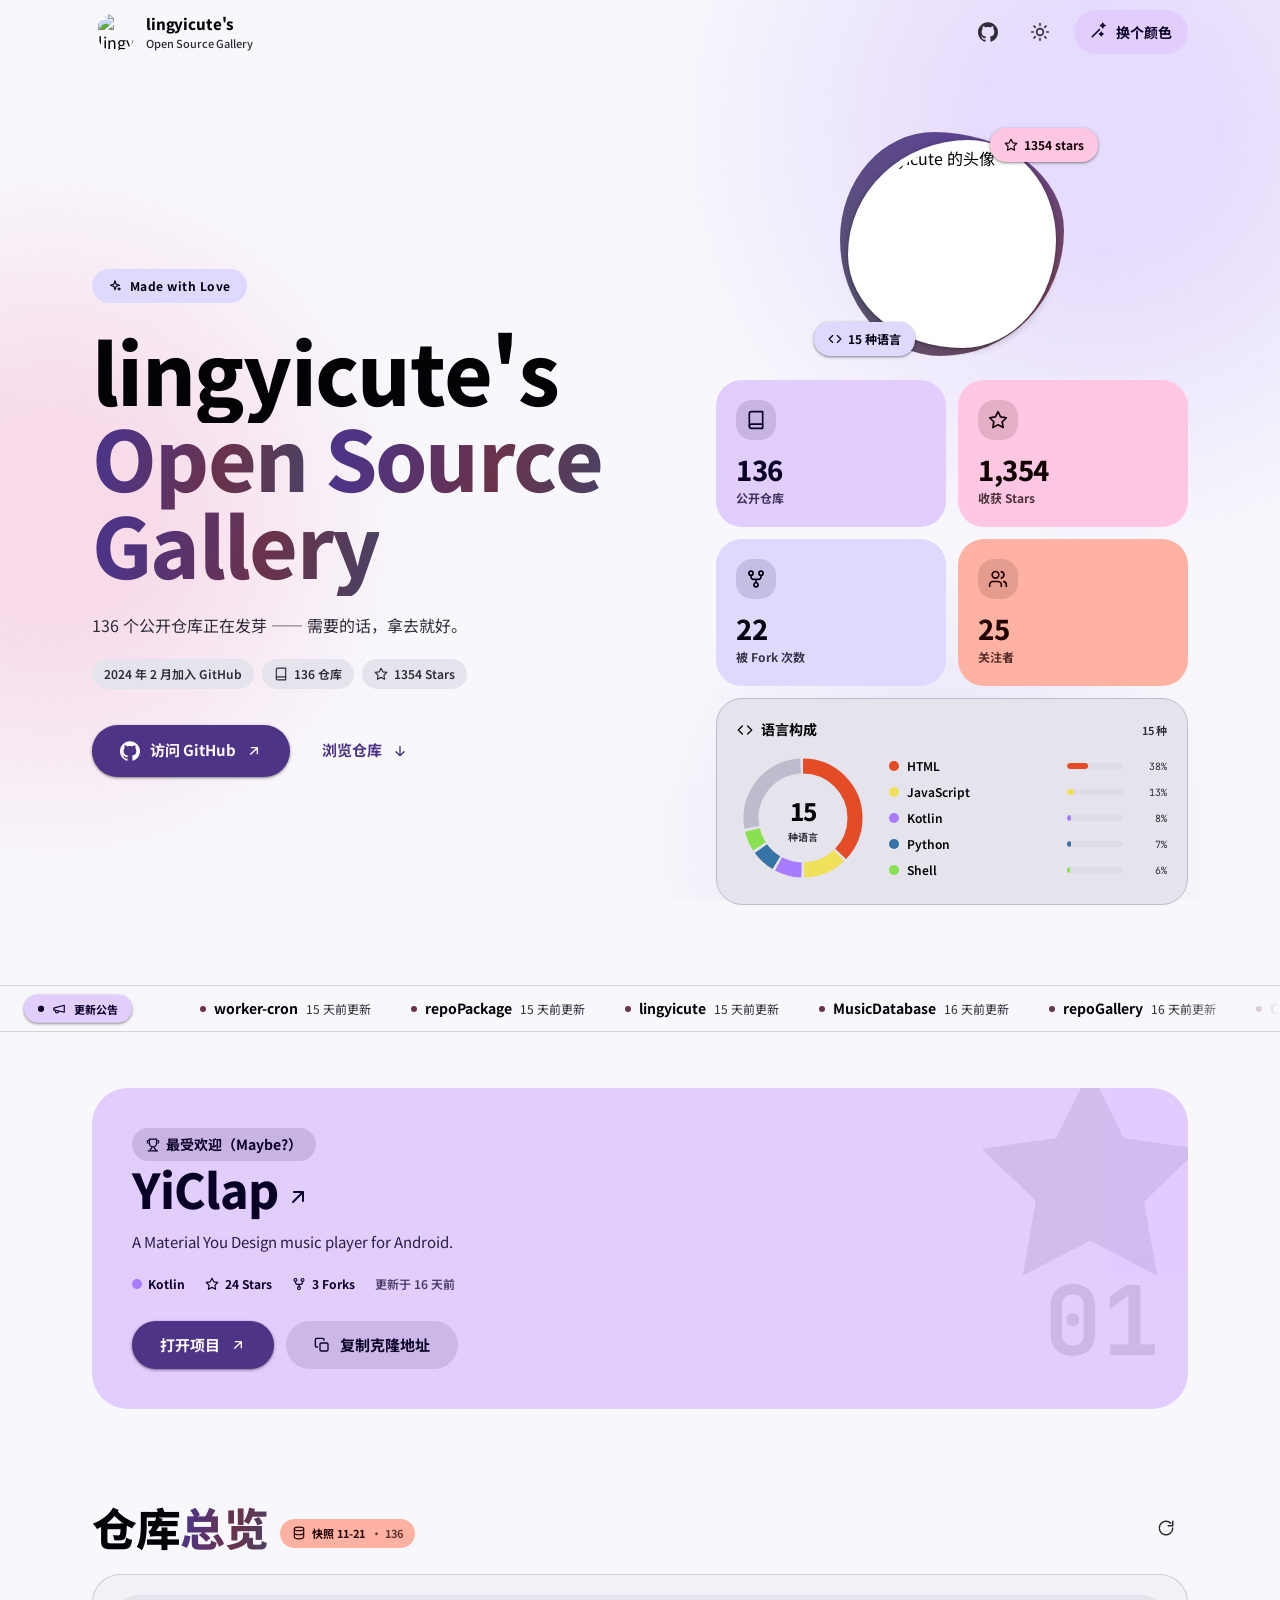
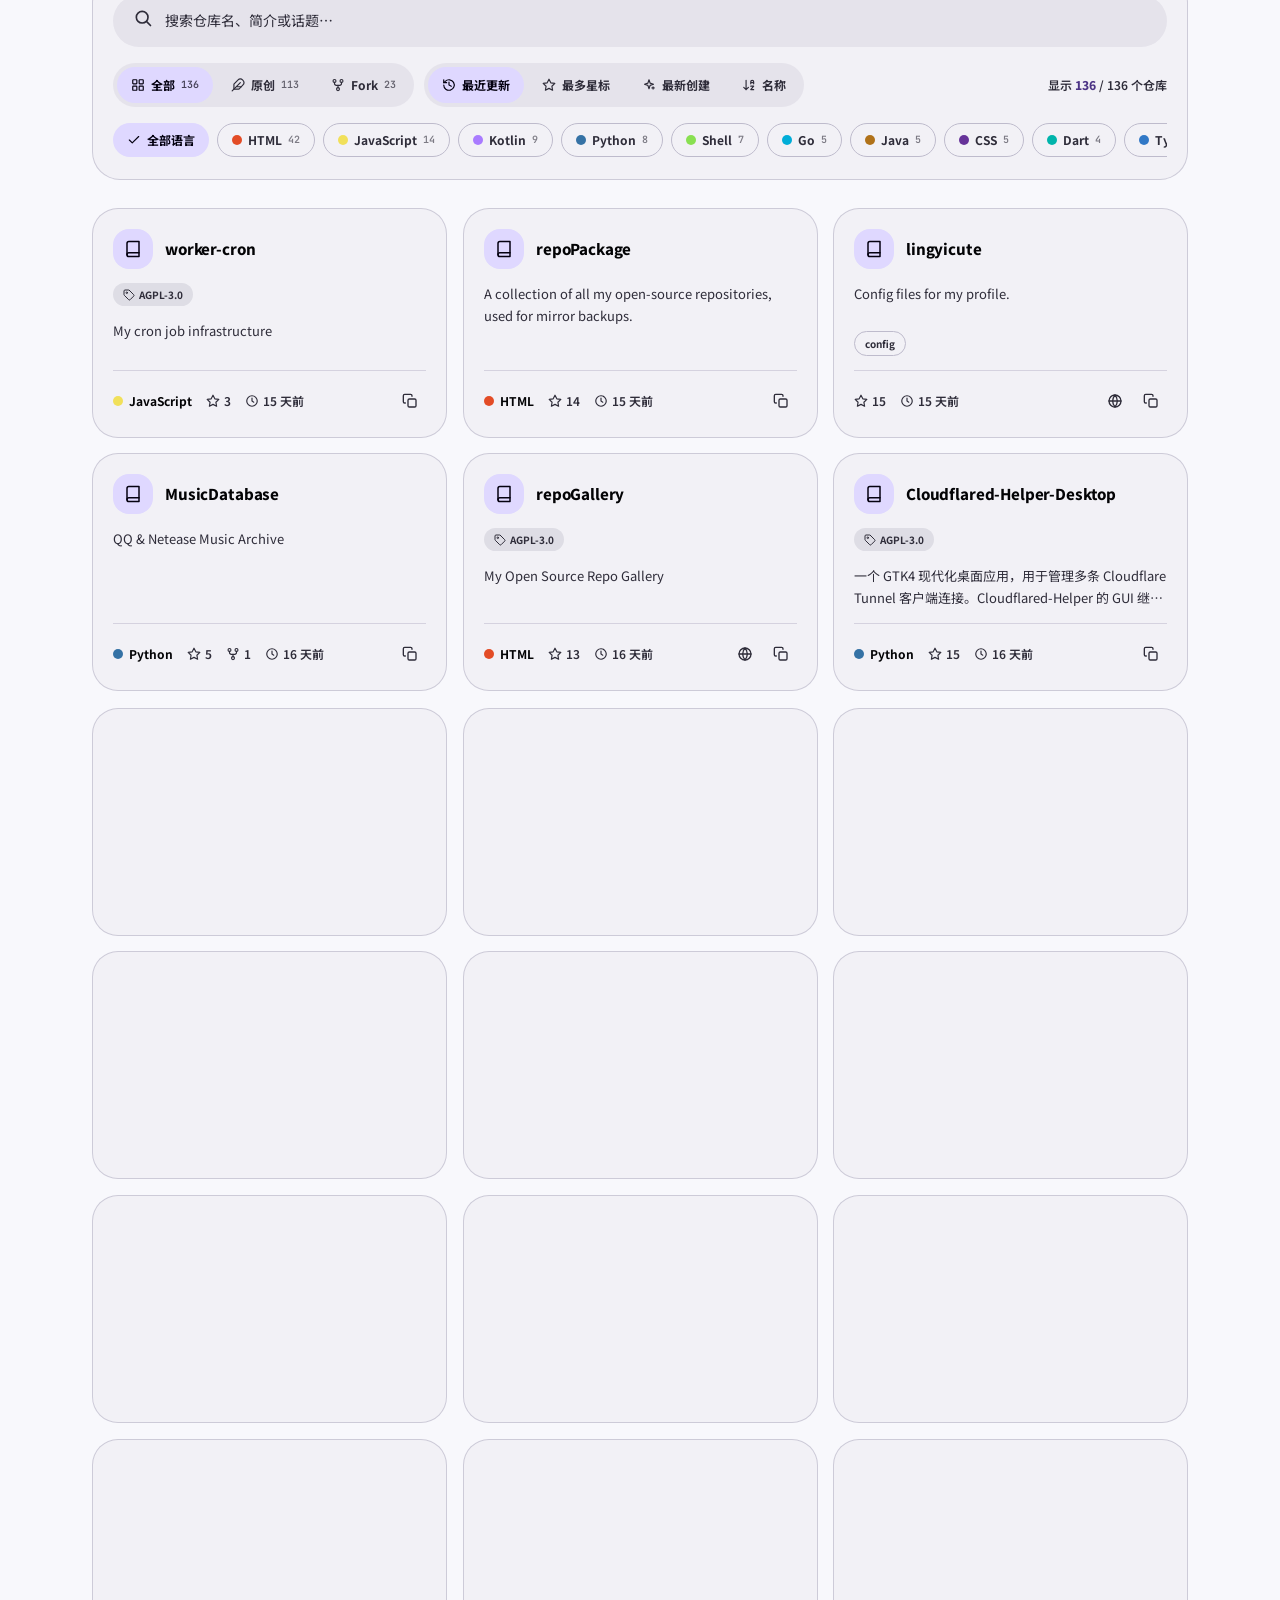
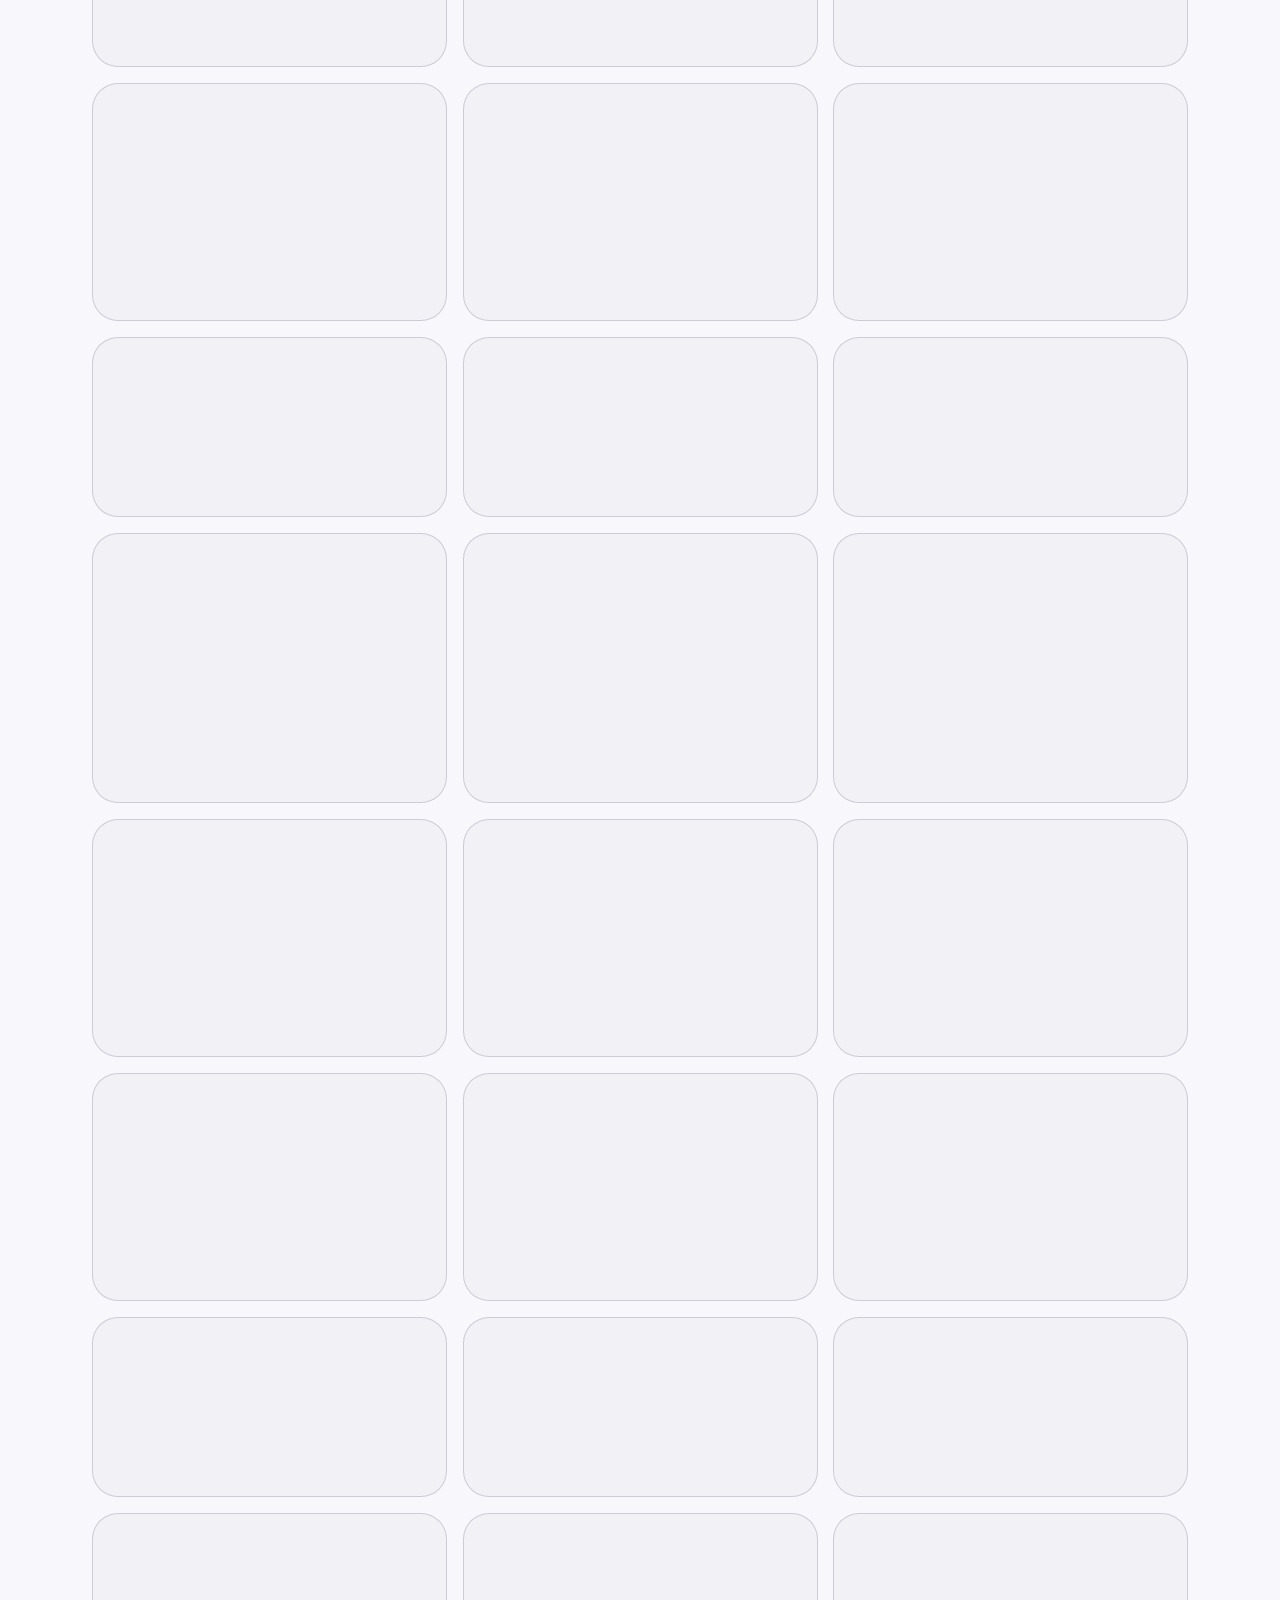
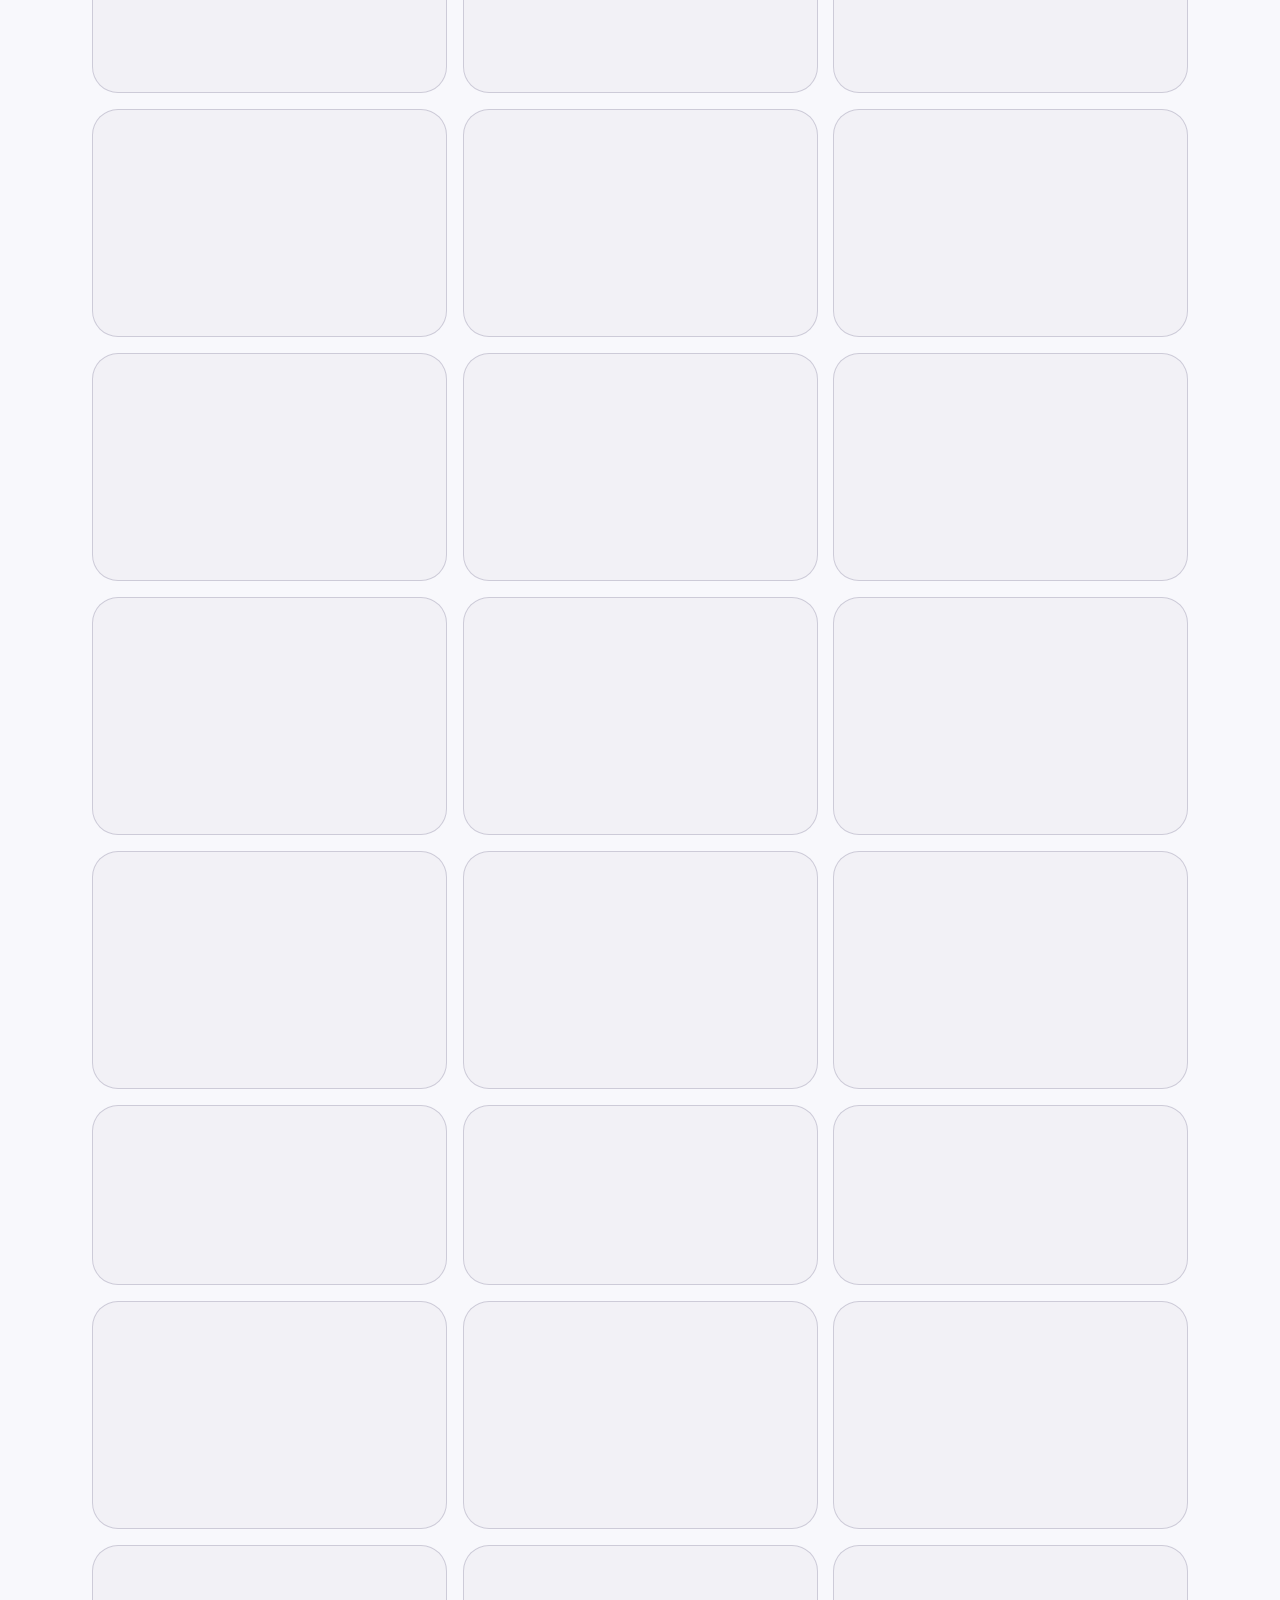
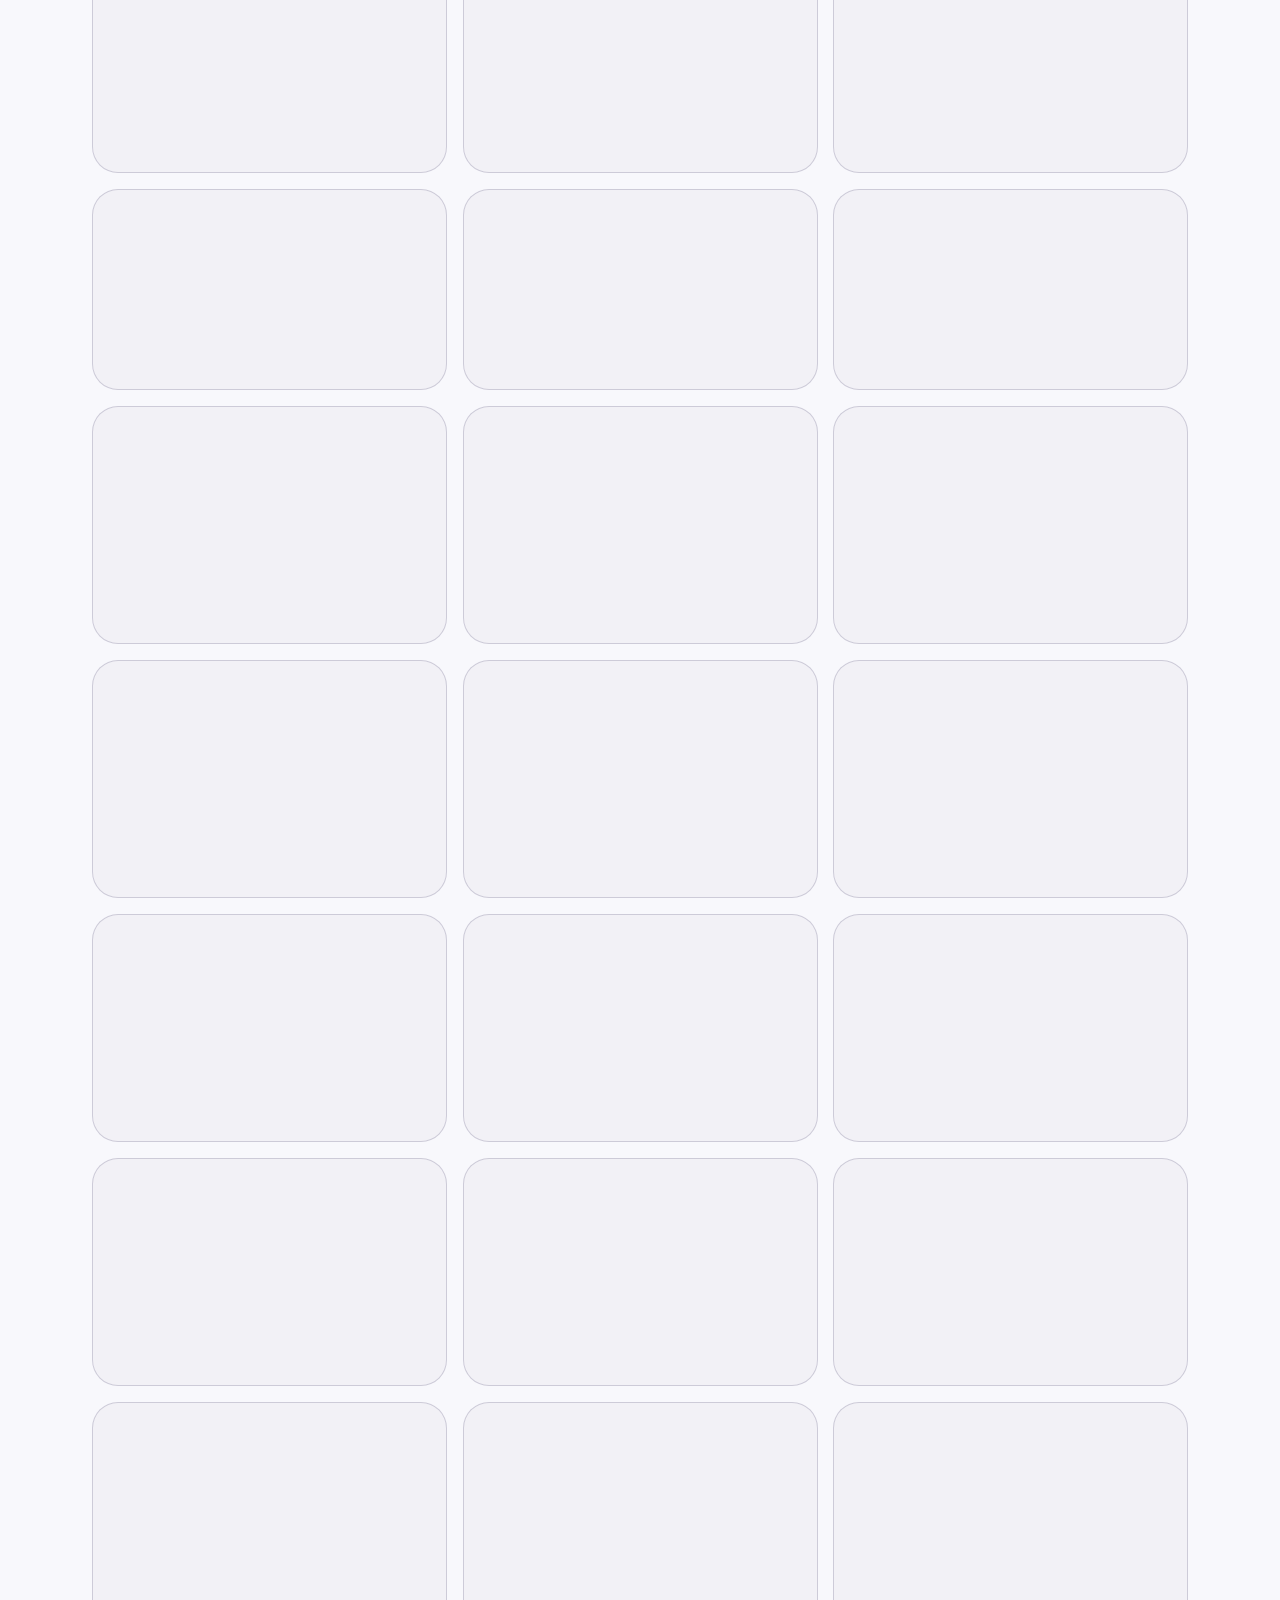
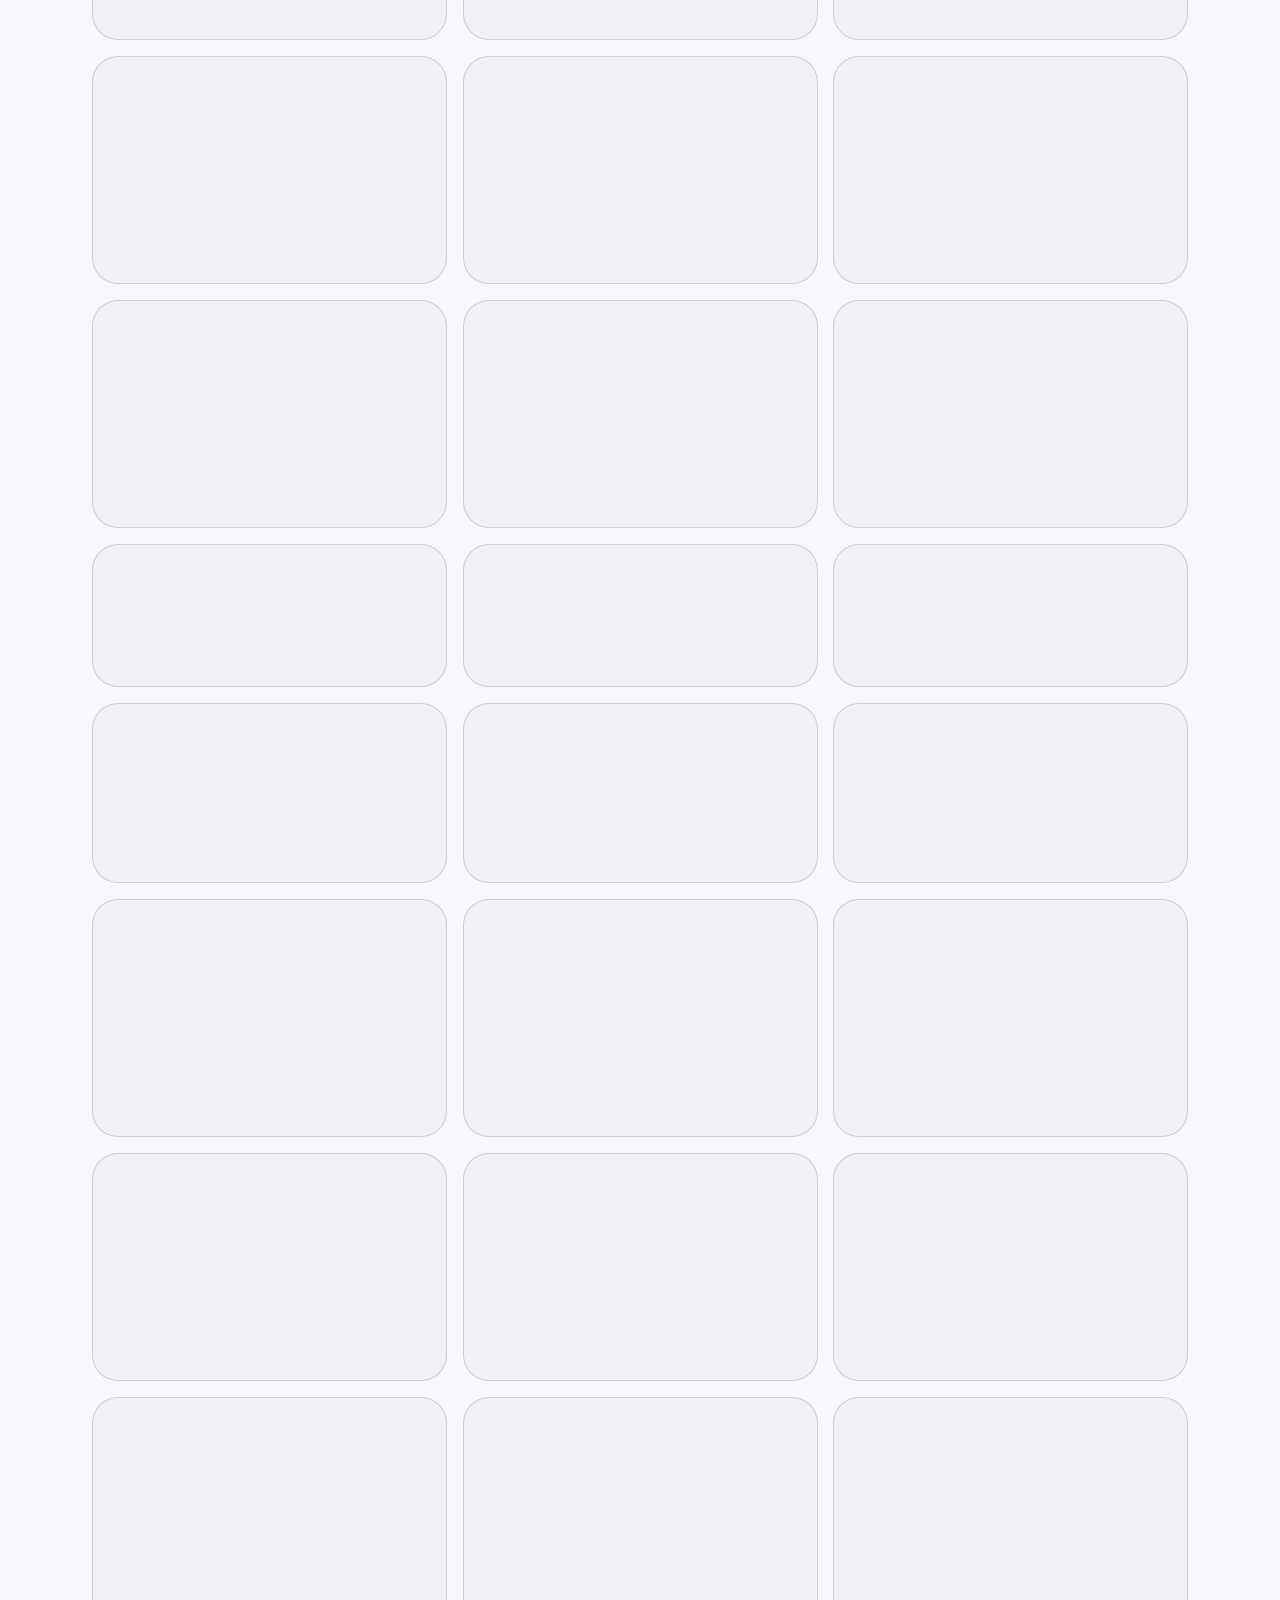
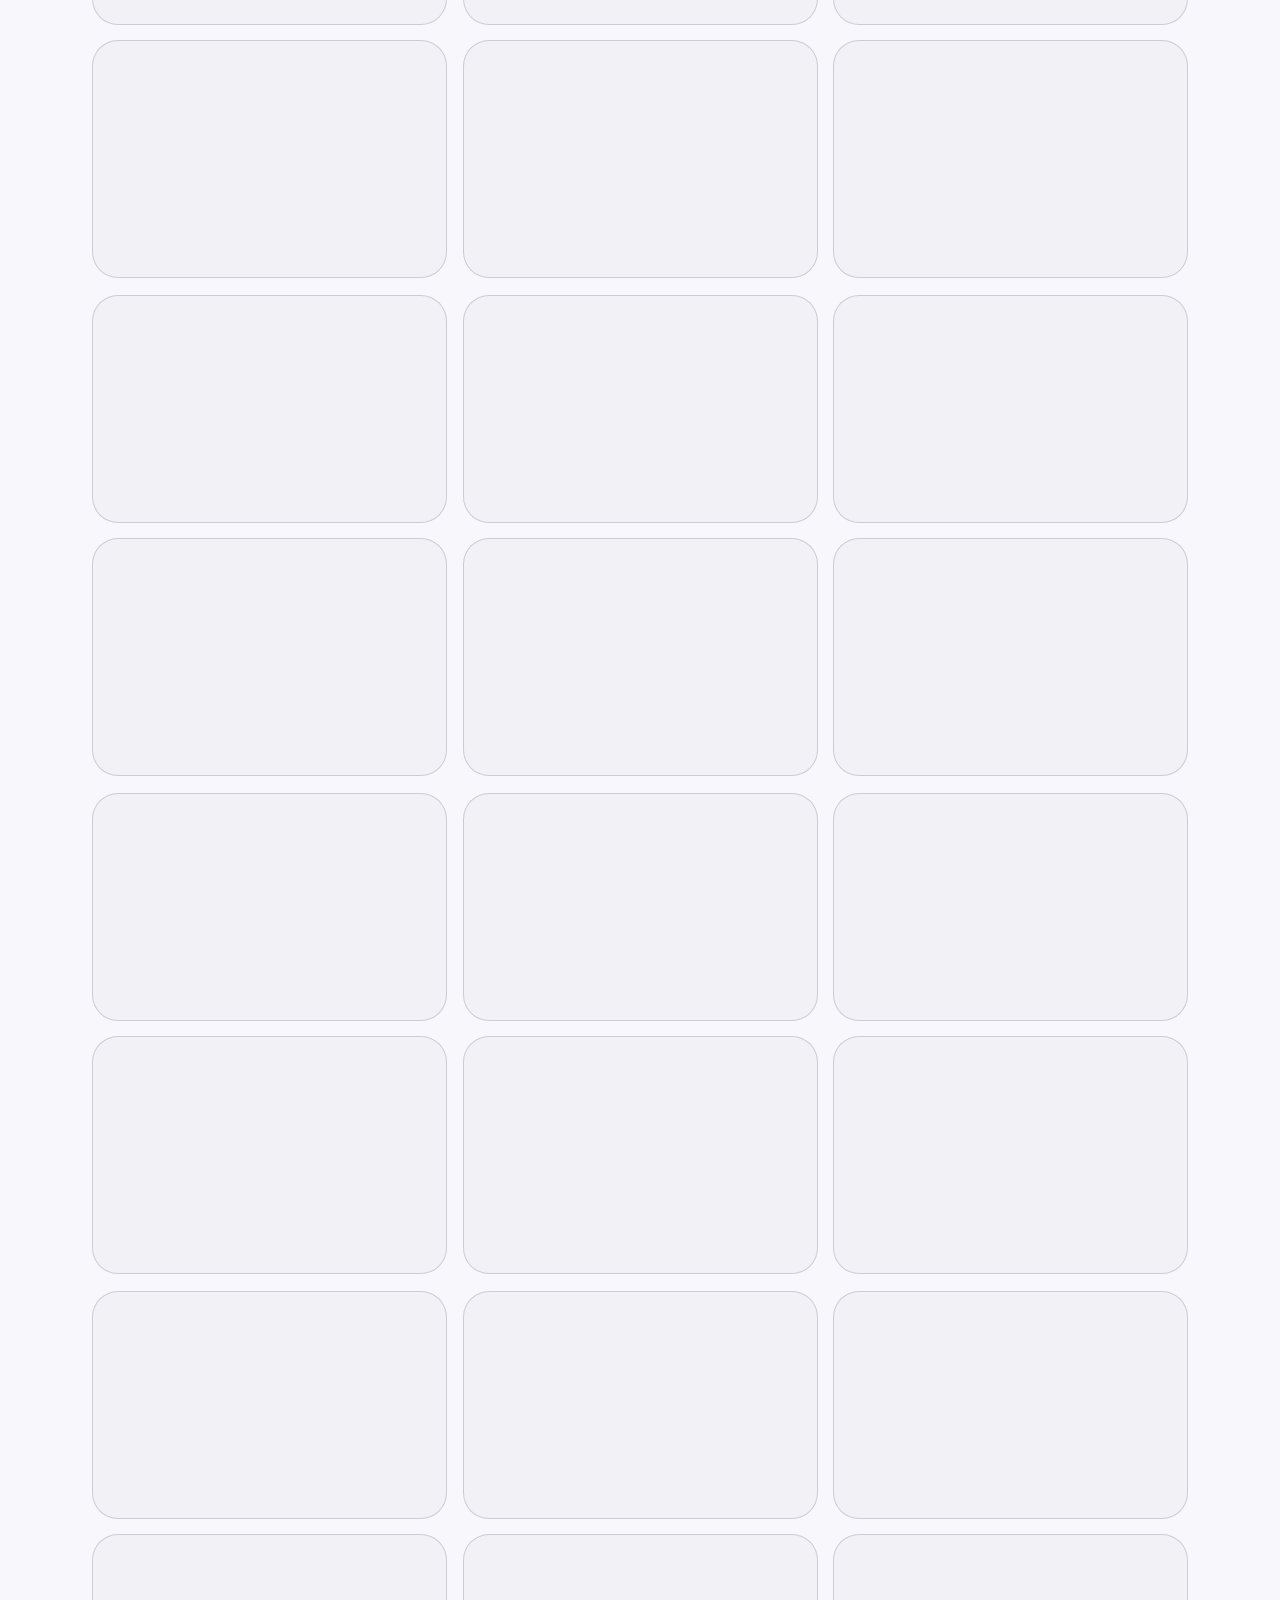
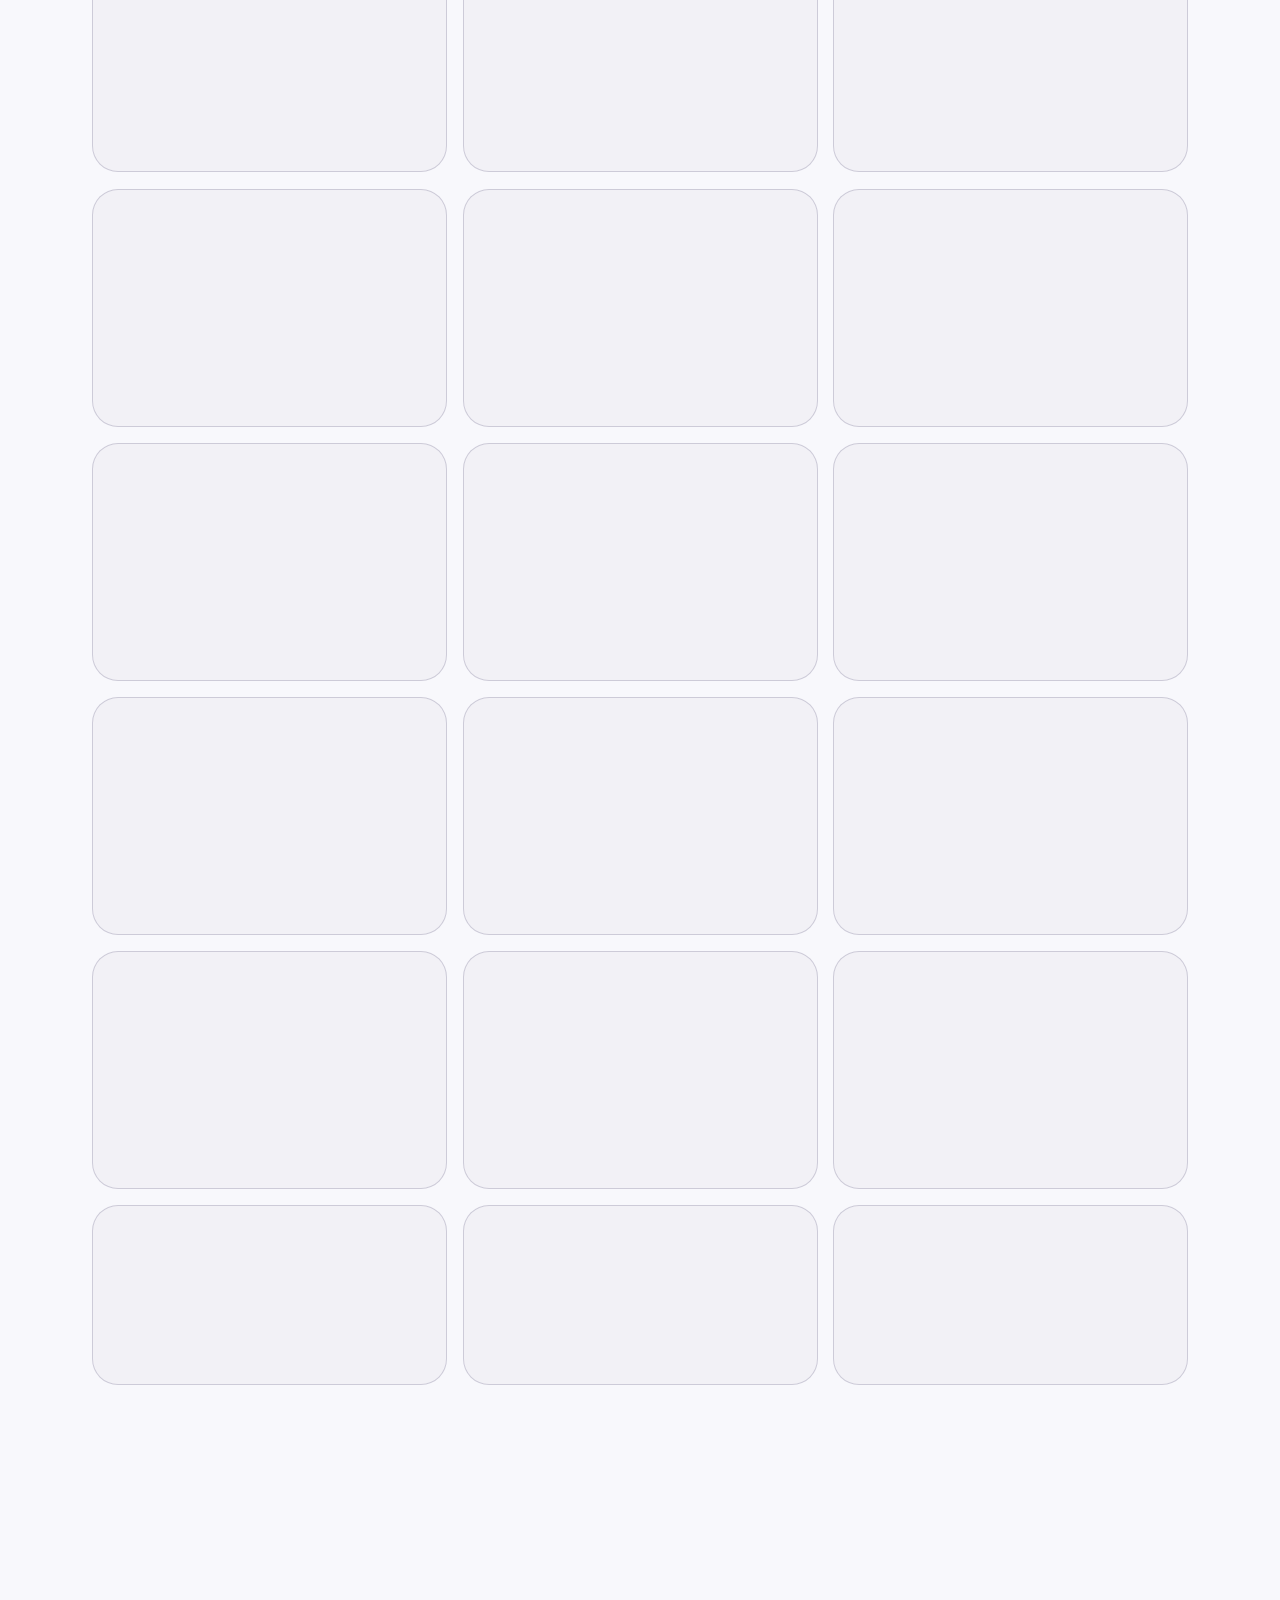
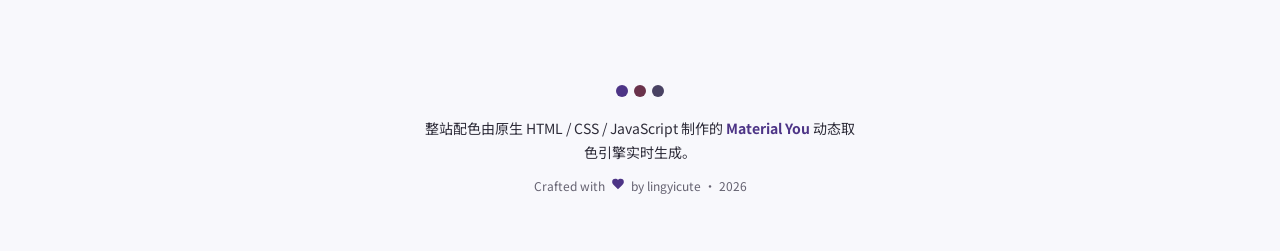
==== index.html @ a5bb40d9 "chore: update snapshot database (2026-11-21)" ====
<!doctype html>
<html lang="zh-CN">
<head>
<meta charset="UTF-8" />
<meta name="viewport" content="width=device-width, initial-scale=1.0" /> 
<title>lingyicute's Open Source Gallery</title>
<meta name="description" content="lingyicute's Open Source Gallery" />
<meta property="og:title" content="lingyicute's Open Source Gallery">
<meta name="theme-color" media="(prefers-color-scheme: light)" content="#fdf8ff" />
<meta name="theme-color" media="(prefers-color-scheme: dark)" content="#141218" />
<link rel="icon" href="https://92li.uk/static/img/heartface.png" />
<link rel="preconnect" href="https://fonts.googleapis.com" />
<link rel="preconnect" href="https://fonts.gstatic.com" crossorigin />
<link rel="preconnect" href="https://github.com" />
<link rel="preconnect" href="https://nebulove.92li.uk" crossorigin />
<link href="https://fonts.googleapis.com/css2?family=Plus+Jakarta+Sans:ital,wght@0,300..800;1,400..700&family=JetBrains+Mono:wght@400..700&family=Noto+Sans+SC:wght@400..700&display=swap" rel="stylesheet" media="print" onload="this.media='all'" />
<noscript><link href="https://fonts.googleapis.com/css2?family=Plus+Jakarta+Sans:ital,wght@0,300..800;1,400..700&family=JetBrains+Mono:wght@400..700&family=Noto+Sans+SC:wght@400..700&display=swap" rel="stylesheet" /></noscript>
<style id="critical-loader-style">
  /* 外部样式表尚未到达时，加载层也必须保持可见且居中 */
  html, body { margin: 0; }
  /* 覆盖层本身会拦截输入，不改变 body 的 overflow，避免影响页面悬浮元素的绘制上下文 */
  .page-loader, .page-loader * { box-sizing: border-box; }
  .page-loader {
    position: fixed;
    inset: 0;
    z-index: 2147483647;
    display: flex;
    align-items: center;
    justify-content: center;
    background: var(--md-surface, #fdf8ff);
    touch-action: none;
    overscroll-behavior: contain;
    opacity: 1;
    visibility: visible;
  }
  .page-loader.is-ready {
    opacity: 0;
    visibility: hidden;
    pointer-events: none;
  }
  .page-loader-inner {
    display: flex;
    flex-direction: column;
    align-items: center;
    gap: 14px;
    min-width: 128px;
    padding: 24px 22px;
    border: 1px solid var(--md-outline-variant, #cac4d0);
    border-radius: 28px;
    background: var(--md-surface-container-high, #ece6f0);
    color: var(--md-on-surface-variant, #49454f);
  }
  .page-loader-spinner {
    width: 40px;
    height: 40px;
    border: 4px solid var(--md-primary-container, #eaddff);
    border-top-color: var(--md-primary, #6750a4);
    border-right-color: var(--md-tertiary, #7d5260);
    border-radius: 50%;
    animation: critical-page-loader-spin .8s linear infinite;
  }
  .page-loader-label {
    font: 700 12px/1.5 system-ui, -apple-system, sans-serif;
    letter-spacing: .04em;
  }
  @keyframes critical-page-loader-spin { to { transform: rotate(360deg); } }
</style>
<link rel="stylesheet" href="./style.css" />
</head>
<body aria-busy="true">

<div class="blobs" aria-hidden="true"><div class="blob blob-1"></div><div class="blob blob-2"></div><div class="blob blob-3"></div></div>
<div class="page-loader" id="pageLoader" role="status" aria-live="polite" aria-label="正在加载页面">
  <div class="page-loader-inner c-high m3-shadow-2">
    <span class="page-loader-spinner" aria-hidden="true"></span>
    <span class="page-loader-label">正在加载</span>
  </div>
</div>
<div class="progress" id="progress"></div>

<header class="topbar" id="topbar">
  <div class="wrap topbar-in">
    <a class="brand state" href="#top" aria-label="回到顶部">
      <img id="brandAvatar" src="https://avatars.githubusercontent.com/u/160479206?v=4" alt="lingyicute 的头像" width="36" height="36" />
      <span class="brand-t"><b>lingyicute's</b> <span>Open Source Gallery</span></span>
    </a>
    <div class="spacer"></div>
    <a class="icon-btn state" href="https://github.com/lingyicute" target="_blank" rel="noopener noreferrer" aria-label="GitHub 主页" id="ghLink"></a>
    <button class="icon-btn state" id="darkBtn" aria-label="切换深浅色"></button>
    <button class="pill-btn pri-c state lift" data-act="palette" aria-label="打开配色面板" aria-haspopup="dialog" aria-expanded="false" aria-controls="panelHost"><span id="paletteBtnIcon"></span><span class="txt">换个颜色</span></button>
  </div>
</header>

<main id="top">
  <!-- Hero(骨架屏先行,数据到达后替换) -->
  <section class="hero wrap" id="hero">
    <div class="hero-grid">
      <div>
        <div class="sk" style="width:224px;height:32px;border-radius:999px"></div>
        <div class="sk" style="width:80%;height:60px;border-radius:20px;margin-top:28px"></div>
        <div class="sk" style="width:58%;height:60px;border-radius:20px;margin-top:14px"></div>
        <div class="sk" style="width:100%;max-width:520px;height:16px;margin-top:28px"></div>
        <div class="sk" style="width:66%;height:16px;margin-top:10px"></div>
        <div style="display:flex;gap:12px;margin-top:36px">
          <div class="sk" style="width:150px;height:52px;border-radius:999px"></div>
          <div class="sk" style="width:132px;height:52px;border-radius:999px"></div>
        </div>
      </div>
      <div>
        <div class="sk avatar-blob" style="width:176px;height:176px;margin:0 auto 32px;border-radius:45%"></div>
        <div class="tiles">
          <div class="sk" style="height:132px;border-radius:26px"></div>
          <div class="sk" style="height:132px;border-radius:26px"></div>
          <div class="sk" style="height:132px;border-radius:26px"></div>
          <div class="sk" style="height:132px;border-radius:26px"></div>
        </div>
      </div>
    </div>
  </section>

  <!-- 更新公告栏 -->
  <div class="tick" id="ticker" hidden></div>

  <!-- 精选 -->
  <div class="spot-wrap wrap" id="spotlight" hidden></div>

  <!-- 工具栏 -->
  <section class="toolbar wrap" id="repos">
    <div class="tb-head rv">
      <h2 class="h2">仓库<span class="grad-text">总览</span></h2>
      <span class="src-chip sec-c" id="srcChip">加载中</span>
      <div class="tb-side">
        <button class="btn-reset state" id="resetBtn" data-act="reset" hidden></button>
        <button class="icon-btn state" id="refreshBtn" aria-label="重新加载数据"></button>
      </div>
    </div>
    <div class="tb-panel c-low rv" style="--d:80ms">
      <label class="search-box c-high" id="searchBox">
        <span id="searchIcon"></span>
        <input id="searchInput" type="search" aria-label="搜索仓库名、简介或话题" placeholder="搜索仓库名、简介或话题…" autocomplete="off" />
        <button class="clear state" id="clearSearch" aria-label="清空搜索"></button>
      </label>
      <div class="segs-row">
        <div class="seg c-high" id="segType"></div>
        <div class="seg c-high" id="segSort"></div>
        <span class="count-line" id="countLine" role="status" aria-live="polite"></span>
      </div>
      <div class="chips" id="langChips"></div>
    </div>
  </section>

  <!-- 仓库网格 -->
  <div class="grid-wrap wrap">
    <div class="grid" id="grid">
      <div class="sk" style="height:220px;border-radius:26px"></div>
      <div class="sk" style="height:220px;border-radius:26px"></div>
      <div class="sk" style="height:220px;border-radius:26px"></div>
      <div class="sk" style="height:220px;border-radius:26px"></div>
      <div class="sk" style="height:220px;border-radius:26px"></div>
      <div class="sk" style="height:220px;border-radius:26px"></div>
    </div>
  </div>
</main>

<footer class="footer">
  <div class="f-dots"><span></span><span></span><span></span></div>
  <p class="f-copy">整站配色由原生 HTML / CSS / JavaScript 制作的 <b>Material You</b> 动态取色引擎实时生成。</p>
  <p class="f-tag">Crafted with <span class="heart" id="heartIcon"></span> by lingyicute · 2026</p>
</footer>

<button class="fab-top pri state m3-shadow-2" id="fabTop" aria-label="回到顶部" tabindex="-1"></button>
<div class="scrim" id="scrim" data-act="closepanel" hidden></div>
<div id="panelHost"></div>
<div id="snackHost" role="status" aria-live="polite"></div>
<noscript><style>.page-loader{display:none!important}</style><p>此展示页需要 JavaScript。你也可以直接<a href="https://github.com/lingyicute?tab=repositories">浏览 GitHub 仓库</a>。</p></noscript>

<script>
'use strict';
/* ================================================================
   0 · 基础工具
================================================================ */
const $ = (s, r) => (r || document).querySelector(s);
const $$ = (s, r) => Array.from((r || document).querySelectorAll(s));
const esc = s => String(s).replace(/[&<>"']/g, c => ({ '&': '&amp;', '<': '&lt;', '>': '&gt;', '"': '&quot;', "'": '&#39;' }[c]));
const clamp = (v, a, b) => Math.min(b, Math.max(a, v));
const REDUCED = matchMedia('(prefers-reduced-motion: reduce)').matches;
// URL 协议校验与 HTML 属性转义是两道不同的边界，不能互相替代。
function safeHttpURL(value, allowBare = false) {
  if (typeof value !== 'string') return '';
  let text = value.trim();
  if (!text || /[\u0000-\u0020\u007f<>"'\\]/.test(text)) return '';
  if (allowBare && !/^[a-z][a-z\d+.-]*:/i.test(text)) text = 'https://' + text.replace(/^\/\//, '');
  try {
    const url = new URL(text);
    return ['http:', 'https:'].includes(url.protocol) && !url.username && !url.password ? url.href : '';
  } catch (e) { return ''; }
}
const repoURL = r => safeHttpURL(r.html_url) || 'https://github.com/' + WHO + '/' + encodeURIComponent(r.name);
const dateValue = value => typeof value === 'string' ? Date.parse(value) || 0 : 0;
const countValue = value => Number.isSafeInteger(value) && value >= 0 ? value : 0;


function timeAgoZh(iso) {
  const date = dateValue(iso);
  if (!date) return '时间未知';
  const s = Math.max(0, (Date.now() - date) / 1000);
  if (s < 90) return '刚刚';
  const m = Math.floor(s / 60);
  if (m < 60) return m + ' 分钟前';
  const h = Math.floor(m / 60);
  if (h < 24) return h + ' 小时前';
  const d = Math.floor(h / 24);
  if (d === 1) return '昨天';
  if (d < 30) return d + ' 天前';
  const mo = Math.floor(d / 30);
  if (mo < 12) return mo + ' 个月前';
  return Math.floor(mo / 12) + ' 年前';
}
function joinYear(iso) { const d = new Date(iso); return dateValue(iso) ? d.getUTCFullYear() + ' 年 ' + (d.getUTCMonth() + 1) + ' 月' : '未知时间'; }

/* ================================================================
   1 · 内联 SVG 图标(描边风格,统一 24 视窗)
================================================================ */
const P = {
  star: '<path d="m12 2 3.1 6.3 6.9 1-5 4.9 1.2 6.8L12 17.8l-6.2 3.2L7 14.1 2 9.3l6.9-1z"/>',
  fork: '<circle cx="6" cy="5" r="2.5"/><circle cx="18" cy="5" r="2.5"/><circle cx="12" cy="19" r="2.5"/><path d="M6 7.5v2a3 3 0 0 0 3 3h6a3 3 0 0 0 3-3v-2"/><path d="M12 12.5v4"/>',
  clock: '<circle cx="12" cy="12" r="9"/><path d="M12 7v5l3 2"/>',
  search: '<circle cx="11" cy="11" r="7"/><path d="m21 21-4.3-4.3"/>',
  x: '<path d="M18 6 6 18M6 6l12 12"/>',
  refresh: '<path d="M21 12a9 9 0 1 1-2.6-6.4"/><path d="M21 3v6h-6"/>',
  history: '<path d="M3 12a9 9 0 1 0 2.6-6.3L3 8"/><path d="M3 3v5h5"/><path d="M12 7v5l4 2"/>',
  sparkles: '<path d="M12 3l1.9 5.8 5.8 1.9-5.8 1.9L12 18.4l-1.9-5.8-5.8-1.9 5.8-1.9z"/><path d="M19 15v4M17 17h4"/>',
  copy: '<rect x="9" y="9" width="12" height="12" rx="2"/><path d="M5 15H4a2 2 0 0 1-2-2V4a2 2 0 0 1 2-2h9a2 2 0 0 1 2 2v1"/>',
  check: '<path d="M20 6 9 17l-5-5"/>',
  globe: '<circle cx="12" cy="12" r="9"/><path d="M3 12h18"/><path d="M12 3a13.5 13.5 0 0 1 0 18 13.5 13.5 0 0 1 0-18z"/>',
  out: '<path d="M7 17 17 7M8 7h9v9"/>',
  down: '<path d="M12 5v14m0 0 6-6m-6 6-6-6"/>',
  up: '<path d="M12 19V5m0 0-6 6m6-6 6 6"/>',
  wand: '<path d="M17 3l.8 2.2L20 6l-2.2.8L17 9l-.8-2.2L14 6l2.2-.8z"/><path d="m3 21 9.5-9.5"/><path d="M15 15l.6 1.7 1.7.6-1.7.6L15 19.6l-.6-1.7-1.7-.6 1.7-.6z"/>',
  sun: '<circle cx="12" cy="12" r="4"/><path d="M12 2v2m0 16v2M4.9 4.9l1.4 1.4m11.4 11.4 1.4 1.4M2 12h2m16 0h2M4.9 19.1l1.4-1.4M17.7 6.3l1.4-1.4"/>',
  moon: '<path d="M21 12.8A9 9 0 1 1 11.2 3a7 7 0 0 0 9.8 9.8z"/>',
  users: '<path d="M16 21v-2a4 4 0 0 0-4-4H6a4 4 0 0 0-4 4v2"/><circle cx="9" cy="7" r="4"/><path d="M22 21v-2a4 4 0 0 0-3-3.9M16 3.1a4 4 0 0 1 0 7.8"/>',
  calendar: '<rect x="3" y="4" width="18" height="18" rx="2"/><path d="M16 2v4M8 2v4M3 10h18"/>',
  book: '<path d="M4 19.5A2.5 2.5 0 0 1 6.5 17H20"/><path d="M6.5 2H20v20H6.5A2.5 2.5 0 0 1 4 19.5v-15A2.5 2.5 0 0 1 6.5 2z"/>',
  code: '<path d="m16 18 6-6-6-6M8 6l-6 6 6 6"/>',
  trophy: '<path d="M6 9H4.5a2.5 2.5 0 0 1 0-5H6M18 9h1.5a2.5 2.5 0 0 0 0-5H18"/><path d="M4 22h16"/><path d="M10 14.7V17c0 .6-.5 1-1 1.2C7.9 18.8 7 20.2 7 22"/><path d="M14 14.7V17c0 .6.5 1 1 1.2 1.1.6 2 2 2 3.8"/><path d="M18 2H6v7a6 6 0 0 0 12 0V2Z"/>',
  megaphone: '<path d="m3 11 18-5v12L3 14v-3z"/><path d="M11.6 16.8a3 3 0 1 1-5.8-1.6"/>',
  feather: '<path d="M20.2 12.2a6 6 0 0 0-8.5-8.5L5 10.4V19h8.6z"/><path d="M16 8 2 22M17.5 15H9"/>',
  grid: '<rect x="3" y="3" width="7" height="7" rx="1"/><rect x="14" y="3" width="7" height="7" rx="1"/><rect x="14" y="14" width="7" height="7" rx="1"/><rect x="3" y="14" width="7" height="7" rx="1"/>',
  az: '<path d="m3 16 4 4 4-4M7 20V4"/><path d="M20 8h-5M15 10V6.5a2.5 2.5 0 0 1 5 0V10M15 14h5l-5 6h5"/>',
  tag: '<path d="M12.6 2.6 21.4 11.4a2 2 0 0 1 0 2.8l-7.2 7.2a2 2 0 0 1-2.8 0L2.6 12.6A2 2 0 0 1 2 11.2V4a2 2 0 0 1 2-2h7.2a2 2 0 0 1 1.4.6z"/><circle cx="7.5" cy="7.5" r="1.5"/>',
  heart: '<path d="M19 14c1.5-1.5 3-3.2 3-5.5A5.5 5.5 0 0 0 16.5 3c-1.8 0-3 .5-4.5 2-1.5-1.5-2.7-2-4.5-2A5.5 5.5 0 0 0 2 8.5c0 2.3 1.5 4 3 5.5l7 7z"/>',
  archive: '<rect x="2" y="4" width="20" height="5" rx="1"/><path d="M4 9v10a1 1 0 0 0 1 1h14a1 1 0 0 0 1-1V9"/><path d="M10 13h4"/>',
  loader: '<path d="M21 12a9 9 0 1 1-6.2-8.56"/>',
  searchx: '<circle cx="11" cy="11" r="7"/><path d="m21 21-4.3-4.3"/><path d="m13.5 8.5-5 5M8.5 8.5l5 5"/>',
  radio: '<circle cx="12" cy="12" r="2"/><path d="M4.9 19.1a10 10 0 0 1 0-14.2M7.8 16.2a6 6 0 0 1 0-8.4M16.2 7.8a6 6 0 0 1 0 8.4M19.1 4.9a10 10 0 0 1 0 14.2"/>',
  database: '<ellipse cx="12" cy="5" rx="8" ry="3"/><path d="M4 5v14c0 1.7 3.6 3 8 3s8-1.3 8-3V5"/><path d="M4 12c0 1.7 3.6 3 8 3s8-1.3 8-3"/>',
  cloudoff: '<path d="M2 2l20 20"/><path d="M5.8 5.8A5 5 0 0 0 7 15h10a4 4 0 0 0 1.8-7.6A5 5 0 0 0 11.3 2.8"/>',
  image: '<rect x="3" y="3" width="18" height="18" rx="2"/><circle cx="9" cy="9" r="2"/><path d="m21 15-4.5-4.5L6 21"/>'
};
const GITHUB_PATH = 'M12 .297c-6.63 0-12 5.373-12 12 0 5.303 3.438 9.8 8.205 11.385.6.113.82-.258.82-.577 0-.285-.01-1.04-.015-2.04-3.338.724-4.042-1.61-4.042-1.61C4.422 18.07 3.633 17.7 3.633 17.7c-1.087-.744.084-.729.084-.729 1.205.084 1.838 1.236 1.838 1.236 1.07 1.835 2.809 1.305 3.495.998.108-.776.417-1.305.76-1.605-2.665-.3-5.466-1.332-5.466-5.93 0-1.31.465-2.38 1.235-3.22-.135-.303-.54-1.523.105-3.176 0 0 1.005-.322 3.3 1.23.96-.267 1.98-.399 3-.405 1.02.006 2.04.138 3 .405 2.28-1.552 3.285-1.23 3.285-1.23.645 1.653.24 2.873.12 3.176.765.84 1.23 1.91 1.23 3.22 0 4.61-2.805 5.625-5.475 5.92.42.36.81 1.096.81 2.22 0 1.606-.015 2.896-.015 3.286 0 .315.21.69.825.57C20.565 22.092 24 17.592 24 12.297c0-6.627-5.373-12-12-12';
function ic(name, size, fill) {
  if (fill) return '<svg width="' + size + '" height="' + size + '" viewBox="0 0 24 24" fill="currentColor" aria-hidden="true">' + P[name] + '</svg>';
  return '<svg width="' + size + '" height="' + size + '" viewBox="0 0 24 24" fill="none" stroke="currentColor" stroke-width="2" stroke-linecap="round" stroke-linejoin="round" aria-hidden="true">' + P[name] + '</svg>';
}
function ghIcon(size) { return '<svg width="' + size + '" height="' + size + '" viewBox="0 0 24 24" fill="currentColor" aria-hidden="true"><path d="' + GITHUB_PATH + '"/></svg>'; }

/* ================================================================
   2 · 语言配色
================================================================ */
const LC = { TypeScript:'#3178c6',JavaScript:'#f1e05a',Kotlin:'#A97BFF',Java:'#b07219',Python:'#3572A5',Go:'#00ADD8',Rust:'#dea584','C++':'#f34b7d',C:'#b5b9c4','C#':'#178600',HTML:'#e34c26',CSS:'#663399',SCSS:'#c6538c',Vue:'#41b883',Svelte:'#ff3e00',Shell:'#89e051',Dart:'#00B4AB',Swift:'#F05138',Ruby:'#701516',PHP:'#4F5D95',Lua:'#4c4cf0',Dockerfile:'#384d54','Jupyter Notebook':'#DA5B0B',Astro:'#ff5a03',Haskell:'#5e5086',Scala:'#c22d40',R:'#198CE7',Groovy:'#4298b8','Objective-C':'#438eff',Perl:'#0298c3',PowerShell:'#4273c8',Batchfile:'#C1F12E',CMake:'#DA3434',Makefile:'#427819',Nix:'#7e7eff',Zig:'#ec915c',Elixir:'#6e4a7e',Erlang:'#B83998',Clojure:'#db5855',Assembly:'#6E4C13',MDX:'#e8a23d',TeX:'#3D6117','Vim Script':'#199f4b',QML:'#44a51c' };
function langColor(n) {
  if (LC[n]) return LC[n];
  let h = 0;
  for (let i = 0; i < n.length; i++) h = (h * 31 + n.charCodeAt(i)) % 360;
  return 'hsl(' + h + ' 72% 55%)';
}

/* ================================================================
   3 · 色彩引擎
================================================================ */
function s2lin(c) { c /= 255; return c <= 0.04045 ? c / 12.92 : Math.pow((c + 0.055) / 1.055, 2.4); }
function lin2s(c) { c = clamp(c, 0, 1); return c <= 0.0031308 ? c * 12.92 : 1.055 * Math.pow(c, 1 / 2.4) - 0.055; }
function rgbToOklch(r, g, b) {
  r = s2lin(r); g = s2lin(g); b = s2lin(b);
  const l = Math.cbrt(0.4122214708 * r + 0.5363325363 * g + 0.0514459929 * b);
  const m = Math.cbrt(0.2119034982 * r + 0.6806995451 * g + 0.1073969566 * b);
  const s = Math.cbrt(0.0883024619 * r + 0.2817188376 * g + 0.6299787005 * b);
  const L = 0.2104542553 * l + 0.793617785 * m - 0.0040720468 * s;
  const a = 1.9779984951 * l - 2.428592205 * m + 0.4505937099 * s;
  const bb = 0.0259040371 * l + 0.7827717662 * m - 0.808675766 * s;
  return [L, Math.hypot(a, bb), ((Math.atan2(bb, a) * 180) / Math.PI + 360) % 360];
}
function oklchToRgb(L, C, h) {
  const hr = (h * Math.PI) / 180;
  const a = C * Math.cos(hr), bb = C * Math.sin(hr);
  const l = Math.pow(L + 0.3963377774 * a + 0.2158037573 * bb, 3);
  const m = Math.pow(L - 0.1055613458 * a - 0.0638541728 * bb, 3);
  const s = Math.pow(L - 0.0894841775 * a - 1.291485548 * bb, 3);
  return [
    lin2s(4.0767416621 * l - 3.3077115913 * m + 0.2309699292 * s) * 255,
    lin2s(-1.2684380046 * l + 2.6097574011 * m - 0.3413193965 * s) * 255,
    lin2s(-0.0041960863 * l - 0.7034186147 * m + 1.707614701 * s) * 255
  ];
}
function hexToRgb(h) { h = h.replace('#', ''); if (h.length === 3) h = h.split('').map(c => c + c).join(''); const n = parseInt(h, 16); return [(n >> 16) & 255, (n >> 8) & 255, n & 255]; }
function rgbToHex(r, g, b) { const p = v => Math.round(clamp(v, 0, 255)).toString(16).padStart(2, '0'); return '#' + p(r) + p(g) + p(b); }
function hexToOklch(h) { return rgbToOklch.apply(null, hexToRgb(h)); }
function oklchToHex(L, C, h) { return rgbToHex.apply(null, oklchToRgb(L, C, h)); }

/* 调色板 → 指定 tone 值取色(接近黑白时柔和降彩) */
function tone(pal, t) {
  const L = clamp(t, 0, 100) / 100;
  const f = Math.max(0, Math.min(1, L / 0.13, (1 - L) / 0.09));
  return oklchToHex(L, pal[1] * (0.3 + 0.7 * f), pal[0]);
}
function makePalettes(seedHex) {
  const c = hexToOklch(seedHex), C = c[1], h = c[2];
  return {
    a1: [h, clamp(C, 0.05, 0.17)],
    a2: [h, clamp(C * 0.42, 0.02, 0.06)],
    a3: [(h + 60) % 360, clamp(C * 0.65, 0.03, 0.11)],
    n:  [h, clamp(C * 0.12, 0.003, 0.011)],
    nv: [h, clamp(C * 0.2, 0.005, 0.024)],
    e:  [28, 0.16]
  };
}
/* M3 角色色 tone 映射表 */
const ROLES = {
  light: {
    primary: ['a1', 40], 'on-primary': ['a1', 100], 'primary-container': ['a1', 90], 'on-primary-container': ['a1', 10],
    secondary: ['a2', 40], 'on-secondary': ['a2', 100], 'secondary-container': ['a2', 90], 'on-secondary-container': ['a2', 10],
    tertiary: ['a3', 40], 'on-tertiary': ['a3', 100], 'tertiary-container': ['a3', 90], 'on-tertiary-container': ['a3', 10],
    error: ['e', 40], 'on-error': ['e', 100], 'error-container': ['e', 90], 'on-error-container': ['e', 10],
    surface: ['n', 98], 'surface-dim': ['n', 87], 'surface-bright': ['n', 98],
    'surface-container-lowest': ['n', 100], 'surface-container-low': ['n', 96], 'surface-container': ['n', 94],
    'surface-container-high': ['n', 92], 'surface-container-highest': ['n', 90],
    'on-surface': ['n', 10], 'on-surface-variant': ['nv', 30], outline: ['nv', 50], 'outline-variant': ['nv', 80],
    'inverse-surface': ['n', 20], 'inverse-on-surface': ['n', 95], 'inverse-primary': ['a1', 80]
  },
  dark: {
    primary: ['a1', 80], 'on-primary': ['a1', 20], 'primary-container': ['a1', 30], 'on-primary-container': ['a1', 90],
    secondary: ['a2', 80], 'on-secondary': ['a2', 20], 'secondary-container': ['a2', 30], 'on-secondary-container': ['a2', 90],
    tertiary: ['a3', 80], 'on-tertiary': ['a3', 20], 'tertiary-container': ['a3', 30], 'on-tertiary-container': ['a3', 90],
    error: ['e', 80], 'on-error': ['e', 20], 'error-container': ['e', 30], 'on-error-container': ['e', 90],
    surface: ['n', 6], 'surface-dim': ['n', 6], 'surface-bright': ['n', 24],
    'surface-container-lowest': ['n', 4], 'surface-container-low': ['n', 10], 'surface-container': ['n', 12],
    'surface-container-high': ['n', 17], 'surface-container-highest': ['n', 22],
    'on-surface': ['n', 90], 'on-surface-variant': ['nv', 80], outline: ['nv', 60], 'outline-variant': ['nv', 30],
    'inverse-surface': ['n', 90], 'inverse-on-surface': ['n', 20], 'inverse-primary': ['a1', 40]
  }
};
function applyTheme(seedHex, dark) {
  const p = makePalettes(seedHex), table = ROLES[dark ? 'dark' : 'light'], vars = [];
  for (const k in table) vars.push('--md-' + k + ':' + tone(p[table[k][0]], table[k][1]));
  vars.push('--md-blob-1:' + tone(p.a1, dark ? 30 : 86));
  vars.push('--md-blob-2:' + tone(p.a3, dark ? 34 : 84));
  vars.push('--md-blob-3:' + tone(p.a2, dark ? 40 : 86));
  document.documentElement.style.cssText = vars.join(';') + ';color-scheme:' + (dark ? 'dark' : 'light') + ';';
}

/* 「壁纸取色」同款思路:量化头像像素,按彩度加权取主导色 */
function seedFromImage(url, timeoutMs = 3000) {
  return new Promise(resolve => {
    const img = new Image();
    // 首屏传入 0：等待真实完成或错误；仅手动取色使用操作超时。
    const timer = timeoutMs > 0 ? setTimeout(() => { res(null); img.removeAttribute('src'); }, timeoutMs) : 0;
    const res = value => {
      clearTimeout(timer);
      img.onload = img.onerror = null;
      resolve(value);
    };
    img.crossOrigin = 'anonymous';
    img.onload = () => {
      try {
        const s = 48, cv = document.createElement('canvas');
        cv.width = cv.height = s;
        const cx = cv.getContext('2d', { willReadFrequently: true });
        cx.drawImage(img, 0, 0, s, s);
        const d = cx.getImageData(0, 0, s, s).data;
        const BINS = 24, bins = [];
        for (let i = 0; i < BINS; i++) bins.push({ w: 0, a: 0, b: 0 });
        for (let i = 0; i < d.length; i += 4) {
          if (d[i + 3] < 200) continue;
          const o = rgbToOklch(d[i], d[i + 1], d[i + 2]), L = o[0], C = o[1], h = o[2];
          if (C < 0.02 || L < 0.08 || L > 0.97) continue;
          const w = C * (L > 0.3 && L < 0.85 ? 1 : 0.4);
          const bi = Math.floor((h / 360) * BINS) % BINS, hr = (h * Math.PI) / 180;
          bins[bi].w += w; bins[bi].a += Math.cos(hr) * C * w; bins[bi].b += Math.sin(hr) * C * w;
        }
        let best = bins[0];
        for (let i = 1; i < BINS; i++) if (bins[i].w > best.w) best = bins[i];
        if (best.w <= 0) { res(null); return; }
        const a = best.a / best.w, bb = best.b / best.w;
        const C = clamp(Math.hypot(a, bb) * 1.25, 0.07, 0.17);
        const h = ((Math.atan2(bb, a) * 180) / Math.PI + 360) % 360;
        res(oklchToHex(0.62, C, h));
      } catch (e) { res(null); }
    };
    img.onerror = () => res(null);
    img.src = safeHttpURL(url);
  });
}

/* ================================================================
   4 · 内置快照(GitHub 数据兜底)
================================================================ */
/* 2026-11-21 更新 */
const USER = {
  "login": "lingyicute",
  "avatar_url": "https://avatars.githubusercontent.com/u/160479206?v=4",
  "html_url": "https://github.com/lingyicute",
  "followers": 25,
  "following": 3,
  "public_repos": 136,
  "created_at": "2024-02-19T09:32:19Z"
};
const SNAP = [
  {
    "id": 1381061146,
    "name": "worker-cron",
    "description": "My cron job infrastructure",
    "pushed_at": "2026-11-20T22:14:42Z",
    "created_at": "2026-09-22T07:38:56Z",
    "stars": 3,
    "forks": 0,
    "fork": false,
    "archived": false,
    "language": "JavaScript",
    "topics": [],
    "homepage": "",
    "license": "AGPL-3.0"
  },
  {
    "id": 929393365,
    "name": "repoPackage",
    "description": "A collection of all my open-source repositories, used for mirror backups.",
    "pushed_at": "2026-11-20T16:14:31Z",
    "created_at": "2025-02-08T12:54:19Z",
    "stars": 14,
    "forks": 0,
    "fork": false,
    "archived": false,
    "language": "HTML",
    "topics": [],
    "homepage": "",
    "license": null
  },
  {
    "id": 868724660,
    "name": "lingyicute",
    "description": "Config files for my profile.",
    "pushed_at": "2026-11-20T16:13:51Z",
    "created_at": "2024-10-07T04:24:36Z",
    "stars": 15,
    "forks": 0,
    "fork": false,
    "archived": false,
    "language": null,
    "topics": [
      "config"
    ],
    "homepage": "https://github.com/lingyicute",
    "license": null
  },
  {
    "id": 1366217646,
    "name": "MusicDatabase",
    "description": "QQ & Netease Music Archive",
    "pushed_at": "2026-11-20T03:44:20Z",
    "created_at": "2026-09-11T13:53:15Z",
    "stars": 5,
    "forks": 1,
    "fork": false,
    "archived": false,
    "language": "Python",
    "topics": [],
    "homepage": "",
    "license": null
  },
  {
    "id": 865971007,
    "name": "repoGallery",
    "description": "My Open Source Repo Gallery",
    "pushed_at": "2026-11-19T22:49:02Z",
    "created_at": "2024-10-01T12:34:12Z",
    "stars": 13,
    "forks": 0,
    "fork": false,
    "archived": false,
    "language": "HTML",
    "topics": [],
    "homepage": "opensource.92li.uk",
    "license": "AGPL-3.0"
  },
  {
    "id": 863466064,
    "name": "Cloudflared-Helper-Desktop",
    "description": "一个 GTK4 现代化桌面应用，用于管理多条 Cloudflare Tunnel 客户端连接。Cloudflared-Helper 的 GUI 继任者。",
    "pushed_at": "2026-11-19T12:49:55Z",
    "created_at": "2024-09-26T10:46:17Z",
    "stars": 15,
    "forks": 0,
    "fork": false,
    "archived": false,
    "language": "Python",
    "topics": [],
    "homepage": "",
    "license": "AGPL-3.0"
  },
  {
    "id": 993269813,
    "name": "Yomi-Android",
    "description": "An open source matrix client written in Flutter.",
    "pushed_at": "2026-11-19T12:32:24Z",
    "created_at": "2025-05-30T13:57:03Z",
    "stars": 11,
    "forks": 2,
    "fork": false,
    "archived": false,
    "language": "Dart",
    "topics": [],
    "homepage": "yomi.92li.uk",
    "license": "AGPL-3.0"
  },
  {
    "id": 1014745894,
    "name": "Go-TCP-Proxy",
    "description": "A TCP Proxy written in Go.",
    "pushed_at": "2026-11-19T12:31:02Z",
    "created_at": "2025-07-06T10:34:26Z",
    "stars": 7,
    "forks": 0,
    "fork": false,
    "archived": false,
    "language": "HTML",
    "topics": [],
    "homepage": "gtp.92li.uk",
    "license": "AGPL-3.0"
  },
  {
    "id": 863489616,
    "name": "Fake-IMAP-Server-GTK",
    "description": null,
    "pushed_at": "2026-11-19T12:29:33Z",
    "created_at": "2024-09-26T11:40:02Z",
    "stars": 15,
    "forks": 0,
    "fork": false,
    "archived": false,
    "language": "Python",
    "topics": [],
    "homepage": null,
    "license": "AGPL-3.0"
  },
  {
    "id": 911134488,
    "name": "StarryCloud-source",
    "description": null,
    "pushed_at": "2026-11-19T12:22:07Z",
    "created_at": "2025-01-02T10:18:35Z",
    "stars": 13,
    "forks": 1,
    "fork": false,
    "archived": false,
    "language": "JavaScript",
    "topics": [],
    "homepage": null,
    "license": null
  },
  {
    "id": 951290913,
    "name": "Actions-Mailmap",
    "description": null,
    "pushed_at": "2026-11-19T12:20:47Z",
    "created_at": "2025-03-19T13:01:21Z",
    "stars": 14,
    "forks": 0,
    "fork": false,
    "archived": false,
    "language": null,
    "topics": [],
    "homepage": "",
    "license": null
  },
  {
    "id": 789627035,
    "name": "YiClashDev",
    "description": "A rule-based tunnel for Android.",
    "pushed_at": "2026-11-19T12:20:45Z",
    "created_at": "2024-04-21T04:59:54Z",
    "stars": 13,
    "forks": 0,
    "fork": true,
    "archived": false,
    "language": "Kotlin",
    "topics": [],
    "homepage": "",
    "license": "GPL-3.0"
  },
  {
    "id": 789712259,
    "name": "YiClashCore",
    "description": "YiClash Core.",
    "pushed_at": "2026-11-19T12:20:42Z",
    "created_at": "2024-04-21T10:52:29Z",
    "stars": 14,
    "forks": 0,
    "fork": false,
    "archived": false,
    "language": "Go",
    "topics": [],
    "homepage": null,
    "license": "GPL-3.0"
  },
  {
    "id": 786416761,
    "name": "YiClash",
    "description": "A rule-based tunnel.",
    "pushed_at": "2026-11-19T12:20:40Z",
    "created_at": "2024-04-14T11:58:08Z",
    "stars": 14,
    "forks": 0,
    "fork": false,
    "archived": false,
    "language": "Go",
    "topics": [],
    "homepage": null,
    "license": "GPL-3.0"
  },
  {
    "id": 812215559,
    "name": "YiTapDev",
    "description": null,
    "pushed_at": "2026-11-19T12:20:37Z",
    "created_at": "2024-06-08T09:05:44Z",
    "stars": 14,
    "forks": 0,
    "fork": true,
    "archived": false,
    "language": "Java",
    "topics": [],
    "homepage": "https://lawnchair.app",
    "license": "NOASSERTION"
  },
  {
    "id": 812438689,
    "name": "YiTap",
    "description": "A free, open-source home app for Android.",
    "pushed_at": "2026-11-19T12:19:24Z",
    "created_at": "2024-06-08T22:30:21Z",
    "stars": 14,
    "forks": 0,
    "fork": false,
    "archived": false,
    "language": "Java",
    "topics": [],
    "homepage": null,
    "license": "NOASSERTION"
  },
  {
    "id": 861262047,
    "name": "scrcpy",
    "description": "Display and control your Android device",
    "pushed_at": "2026-11-19T12:19:10Z",
    "created_at": "2024-09-22T12:42:58Z",
    "stars": 13,
    "forks": 0,
    "fork": true,
    "archived": false,
    "language": "C",
    "topics": [],
    "homepage": "",
    "license": "Apache-2.0"
  },
  {
    "id": 844599169,
    "name": "YiClap",
    "description": "A Material You Design music player for Android.",
    "pushed_at": "2026-11-19T12:19:00Z",
    "created_at": "2024-08-19T15:30:18Z",
    "stars": 24,
    "forks": 3,
    "fork": false,
    "archived": false,
    "language": "Kotlin",
    "topics": [],
    "homepage": null,
    "license": "GPL-3.0"
  },
  {
    "id": 1435510977,
    "name": "hash-wasm",
    "description": "Lightning fast hash functions using hand-tuned WebAssembly binaries",
    "pushed_at": "2026-11-19T12:18:50Z",
    "created_at": "2026-10-27T09:25:22Z",
    "stars": 1,
    "forks": 0,
    "fork": true,
    "archived": false,
    "language": "TypeScript",
    "topics": [],
    "homepage": "https://npmjs.com/package/hash-wasm",
    "license": "NOASSERTION"
  },
  {
    "id": 910820936,
    "name": "StarryCloud-statics",
    "description": null,
    "pushed_at": "2026-11-19T12:18:47Z",
    "created_at": "2025-01-01T14:34:22Z",
    "stars": 13,
    "forks": 0,
    "fork": false,
    "archived": false,
    "language": "HTML",
    "topics": [],
    "homepage": null,
    "license": "GPL-3.0"
  },
  {
    "id": 914897128,
    "name": "Android-PWA-Box",
    "description": null,
    "pushed_at": "2026-11-19T12:18:36Z",
    "created_at": "2025-01-10T14:33:29Z",
    "stars": 13,
    "forks": 0,
    "fork": false,
    "archived": false,
    "language": "Java",
    "topics": [],
    "homepage": null,
    "license": null
  },
  {
    "id": 917483280,
    "name": "starrina-logs-worker",
    "description": null,
    "pushed_at": "2026-11-19T12:18:34Z",
    "created_at": "2025-01-16T04:25:08Z",
    "stars": 13,
    "forks": 0,
    "fork": false,
    "archived": false,
    "language": "JavaScript",
    "topics": [],
    "homepage": null,
    "license": "GPL-3.0"
  },
  {
    "id": 919986357,
    "name": "SSH-Telegram-Alert",
    "description": null,
    "pushed_at": "2026-11-19T12:18:32Z",
    "created_at": "2025-01-21T11:14:52Z",
    "stars": 13,
    "forks": 0,
    "fork": false,
    "archived": false,
    "language": "Shell",
    "topics": [],
    "homepage": null,
    "license": "GPL-3.0"
  },
  {
    "id": 923503023,
    "name": "Ubuntu-Snap-Cleaning-Script",
    "description": null,
    "pushed_at": "2026-11-19T12:18:30Z",
    "created_at": "2025-01-28T11:13:13Z",
    "stars": 14,
    "forks": 0,
    "fork": false,
    "archived": false,
    "language": "Shell",
    "topics": [],
    "homepage": null,
    "license": "GPL-3.0"
  },
  {
    "id": 925200803,
    "name": "beekeeper-studio-ultimate",
    "description": "Modern and easy to use SQL client for MySQL, Postgres, SQLite, SQL Server, and more. Linux, MacOS, and Windows.",
    "pushed_at": "2026-11-19T12:18:28Z",
    "created_at": "2025-01-31T12:31:09Z",
    "stars": 20,
    "forks": 2,
    "fork": true,
    "archived": false,
    "language": "TypeScript",
    "topics": [],
    "homepage": "https://www.beekeeperstudio.io",
    "license": "NOASSERTION"
  },
  {
    "id": 925527249,
    "name": "StarryStoreScreenshots",
    "description": null,
    "pushed_at": "2026-11-19T12:18:11Z",
    "created_at": "2025-02-01T04:33:07Z",
    "stars": 13,
    "forks": 0,
    "fork": false,
    "archived": false,
    "language": null,
    "topics": [],
    "homepage": null,
    "license": null
  },
  {
    "id": 871923469,
    "name": "YiClapDev",
    "description": "Best Material You Design music player for Android",
    "pushed_at": "2026-11-19T12:18:09Z",
    "created_at": "2024-10-13T10:25:36Z",
    "stars": 13,
    "forks": 0,
    "fork": true,
    "archived": false,
    "language": "Kotlin",
    "topics": [],
    "homepage": "",
    "license": "GPL-3.0"
  },
  {
    "id": 781768884,
    "name": "YiLink",
    "description": "A V2Ray client for Android, support Xray core and v2fly core",
    "pushed_at": "2026-11-19T12:17:41Z",
    "created_at": "2024-04-04T02:04:35Z",
    "stars": 23,
    "forks": 0,
    "fork": false,
    "archived": true,
    "language": "Kotlin",
    "topics": [],
    "homepage": "",
    "license": null
  },
  {
    "id": 931300430,
    "name": "StarryFiles",
    "description": "Material Design file manager for Android.",
    "pushed_at": "2026-11-19T12:17:39Z",
    "created_at": "2025-02-12T03:31:03Z",
    "stars": 19,
    "forks": 0,
    "fork": false,
    "archived": false,
    "language": "Kotlin",
    "topics": [],
    "homepage": "sf.92li.uk",
    "license": "GPL-3.0"
  },
  {
    "id": 927107617,
    "name": "YiLink-Next",
    "description": null,
    "pushed_at": "2026-11-19T12:17:38Z",
    "created_at": "2025-02-04T12:20:59Z",
    "stars": 14,
    "forks": 0,
    "fork": false,
    "archived": false,
    "language": "Kotlin",
    "topics": [],
    "homepage": null,
    "license": "GPL-3.0"
  },
  {
    "id": 915679405,
    "name": "starrina-webui",
    "description": null,
    "pushed_at": "2026-11-19T12:17:35Z",
    "created_at": "2025-01-12T14:19:56Z",
    "stars": 13,
    "forks": 0,
    "fork": true,
    "archived": false,
    "language": "JavaScript",
    "topics": [],
    "homepage": "https://openwebui.com",
    "license": "BSD-3-Clause"
  },
  {
    "id": 922194306,
    "name": "StarryStoreStatics",
    "description": null,
    "pushed_at": "2026-11-19T12:17:02Z",
    "created_at": "2025-01-25T15:16:26Z",
    "stars": 13,
    "forks": 0,
    "fork": false,
    "archived": false,
    "language": "CSS",
    "topics": [],
    "homepage": null,
    "license": null
  },
  {
    "id": 938803108,
    "name": "StarryFilesNT",
    "description": "专为 Windows 打造的🌠清爽又强大の文件管理器！",
    "pushed_at": "2026-11-19T12:16:48Z",
    "created_at": "2025-02-25T14:27:08Z",
    "stars": 13,
    "forks": 0,
    "fork": false,
    "archived": false,
    "language": "C++",
    "topics": [],
    "homepage": "",
    "license": "GPL-3.0"
  },
  {
    "id": 949484281,
    "name": "cromite-build-sh",
    "description": null,
    "pushed_at": "2026-11-19T12:16:36Z",
    "created_at": "2025-03-16T15:12:20Z",
    "stars": 14,
    "forks": 0,
    "fork": false,
    "archived": false,
    "language": "Shell",
    "topics": [],
    "homepage": null,
    "license": null
  },
  {
    "id": 951152908,
    "name": "Actions-VM",
    "description": null,
    "pushed_at": "2026-11-19T12:16:34Z",
    "created_at": "2025-03-19T08:40:43Z",
    "stars": 14,
    "forks": 0,
    "fork": false,
    "archived": false,
    "language": null,
    "topics": [],
    "homepage": null,
    "license": "GPL-3.0"
  },
  {
    "id": 953020109,
    "name": "TODO9",
    "description": null,
    "pushed_at": "2026-11-19T12:16:32Z",
    "created_at": "2025-03-22T11:39:06Z",
    "stars": 14,
    "forks": 0,
    "fork": false,
    "archived": false,
    "language": null,
    "topics": [],
    "homepage": "",
    "license": "GPL-3.0"
  },
  {
    "id": 956012292,
    "name": "li-blog",
    "description": null,
    "pushed_at": "2026-11-19T12:16:30Z",
    "created_at": "2025-03-27T14:58:35Z",
    "stars": 14,
    "forks": 0,
    "fork": false,
    "archived": false,
    "language": "CSS",
    "topics": [],
    "homepage": null,
    "license": "GPL-3.0"
  },
  {
    "id": 964985951,
    "name": "Lollipop-shell-theme",
    "description": null,
    "pushed_at": "2026-11-19T12:16:27Z",
    "created_at": "2025-04-12T06:49:47Z",
    "stars": 13,
    "forks": 0,
    "fork": false,
    "archived": false,
    "language": "CSS",
    "topics": [],
    "homepage": null,
    "license": "GPL-3.0"
  },
  {
    "id": 967268009,
    "name": "ramdisk-script",
    "description": null,
    "pushed_at": "2026-11-19T12:16:25Z",
    "created_at": "2025-04-16T07:33:10Z",
    "stars": 13,
    "forks": 0,
    "fork": false,
    "archived": false,
    "language": "Shell",
    "topics": [],
    "homepage": null,
    "license": "GPL-3.0"
  },
  {
    "id": 970414100,
    "name": "reinstall",
    "description": "一键DD/重装脚本 (One-click reinstall OS on VPS)",
    "pushed_at": "2026-11-19T12:16:23Z",
    "created_at": "2025-04-22T01:35:39Z",
    "stars": 13,
    "forks": 0,
    "fork": true,
    "archived": false,
    "language": "Shell",
    "topics": [],
    "homepage": "",
    "license": "GPL-3.0"
  },
  {
    "id": 971864054,
    "name": "remove-windows-shortcut-arrow",
    "description": "A tool to remove windows shortcut arrow.",
    "pushed_at": "2026-11-19T12:16:20Z",
    "created_at": "2025-04-24T07:09:25Z",
    "stars": 13,
    "forks": 0,
    "fork": false,
    "archived": false,
    "language": "Batchfile",
    "topics": [],
    "homepage": null,
    "license": "GPL-3.0"
  },
  {
    "id": 973187160,
    "name": "HalfMoon",
    "description": null,
    "pushed_at": "2026-11-19T12:16:18Z",
    "created_at": "2025-04-26T13:01:47Z",
    "stars": 11,
    "forks": 0,
    "fork": false,
    "archived": false,
    "language": "JavaScript",
    "topics": [],
    "homepage": null,
    "license": "GPL-3.0"
  },
  {
    "id": 932211640,
    "name": "ComputeSec",
    "description": "A Linux desktop security assessment tool.",
    "pushed_at": "2026-11-19T12:16:17Z",
    "created_at": "2025-02-13T14:54:02Z",
    "stars": 14,
    "forks": 1,
    "fork": false,
    "archived": false,
    "language": "Python",
    "topics": [],
    "homepage": "s.92li.uk",
    "license": "GPL-3.0"
  },
  {
    "id": 973912188,
    "name": "GitHub-Actions-Timer",
    "description": null,
    "pushed_at": "2026-11-19T12:16:15Z",
    "created_at": "2025-04-28T01:19:01Z",
    "stars": 10,
    "forks": 0,
    "fork": false,
    "archived": false,
    "language": "Python",
    "topics": [],
    "homepage": null,
    "license": "GPL-3.0"
  },
  {
    "id": 971521437,
    "name": "NoFontsCSS",
    "description": null,
    "pushed_at": "2026-11-19T12:16:13Z",
    "created_at": "2025-04-23T16:41:41Z",
    "stars": 13,
    "forks": 0,
    "fork": false,
    "archived": false,
    "language": "CSS",
    "topics": [],
    "homepage": null,
    "license": "GPL-3.0"
  },
  {
    "id": 988419976,
    "name": "YogurtDown",
    "description": "YogurtDown 梨优析 / 最好用的 BiliBili 视频电影下载器",
    "pushed_at": "2026-11-19T12:16:11Z",
    "created_at": "2025-05-22T14:17:51Z",
    "stars": 9,
    "forks": 0,
    "fork": false,
    "archived": false,
    "language": "C#",
    "topics": [],
    "homepage": null,
    "license": "GPL-3.0"
  },
  {
    "id": 762303258,
    "name": "fluffychat",
    "description": null,
    "pushed_at": "2026-11-19T12:16:09Z",
    "created_at": "2024-02-23T13:55:25Z",
    "stars": 13,
    "forks": 0,
    "fork": true,
    "archived": false,
    "language": "Dart",
    "topics": [],
    "homepage": "https://fluffychat.im/",
    "license": "AGPL-3.0"
  },
  {
    "id": 952039659,
    "name": "HuggingFace-Docker-Build",
    "description": null,
    "pushed_at": "2026-11-19T12:15:55Z",
    "created_at": "2025-03-20T16:28:30Z",
    "stars": 14,
    "forks": 0,
    "fork": false,
    "archived": false,
    "language": "Dockerfile",
    "topics": [],
    "homepage": null,
    "license": "GPL-3.0"
  },
  {
    "id": 1015301896,
    "name": "YiLink-Desktop-Dev",
    "description": "A GUI client for Windows, Linux and macOS, support Xray and sing-box and others.",
    "pushed_at": "2026-11-19T12:15:54Z",
    "created_at": "2025-07-07T09:50:50Z",
    "stars": 6,
    "forks": 0,
    "fork": true,
    "archived": false,
    "language": "C#",
    "topics": [],
    "homepage": "https://v2rayn.2dust.link",
    "license": "GPL-3.0"
  },
  {
    "id": 965645959,
    "name": "Lollipop-gtk-theme",
    "description": null,
    "pushed_at": "2026-11-19T12:15:46Z",
    "created_at": "2025-04-13T16:06:43Z",
    "stars": 13,
    "forks": 0,
    "fork": false,
    "archived": false,
    "language": "CSS",
    "topics": [],
    "homepage": null,
    "license": "GPL-3.0"
  },
  {
    "id": 1152859525,
    "name": "Coreboot-AutoBuild-A",
    "description": "Repo A: for chromeos devices",
    "pushed_at": "2026-11-19T12:15:44Z",
    "created_at": "2026-02-08T14:50:49Z",
    "stars": 4,
    "forks": 0,
    "fork": false,
    "archived": false,
    "language": "Shell",
    "topics": [],
    "homepage": null,
    "license": "AGPL-3.0"
  },
  {
    "id": 1353582733,
    "name": "electron-wrapper",
    "description": null,
    "pushed_at": "2026-11-19T12:15:44Z",
    "created_at": "2026-09-01T13:06:43Z",
    "stars": 4,
    "forks": 0,
    "fork": false,
    "archived": false,
    "language": "JavaScript",
    "topics": [],
    "homepage": null,
    "license": "AGPL-3.0"
  },
  {
    "id": 1344453018,
    "name": "continuwuity-config",
    "description": null,
    "pushed_at": "2026-11-19T12:15:41Z",
    "created_at": "2026-08-24T02:50:00Z",
    "stars": 4,
    "forks": 0,
    "fork": false,
    "archived": false,
    "language": null,
    "topics": [],
    "homepage": null,
    "license": null
  },
  {
    "id": 964616111,
    "name": "pkexec-nopasswd",
    "description": null,
    "pushed_at": "2026-11-19T12:15:39Z",
    "created_at": "2025-04-11T13:55:59Z",
    "stars": 13,
    "forks": 0,
    "fork": false,
    "archived": false,
    "language": null,
    "topics": [],
    "homepage": null,
    "license": "GPL-3.0"
  },
  {
    "id": 1108241759,
    "name": "H5-Heartcurve",
    "description": null,
    "pushed_at": "2026-11-19T12:15:38Z",
    "created_at": "2025-12-02T08:00:08Z",
    "stars": 4,
    "forks": 0,
    "fork": false,
    "archived": false,
    "language": "HTML",
    "topics": [],
    "homepage": "https://lingyicute.github.io/H5-Heartcurve/",
    "license": "GPL-3.0"
  },
  {
    "id": 913123957,
    "name": "Springboard",
    "description": "一个简单的网页，旨在帮你快速进行 URL 跳转。",
    "pushed_at": "2026-11-19T12:15:36Z",
    "created_at": "2025-01-07T04:41:42Z",
    "stars": 13,
    "forks": 0,
    "fork": false,
    "archived": false,
    "language": "HTML",
    "topics": [],
    "homepage": "jump.92li.uk",
    "license": "GPL-3.0"
  },
  {
    "id": 1360165342,
    "name": "flathub",
    "description": "Issue tracker and new submissions",
    "pushed_at": "2026-11-19T12:15:34Z",
    "created_at": "2026-09-07T11:50:01Z",
    "stars": 4,
    "forks": 0,
    "fork": true,
    "archived": false,
    "language": null,
    "topics": [],
    "homepage": "https://docs.flathub.org/docs/for-app-authors/submission",
    "license": "LGPL-2.1"
  },
  {
    "id": 1345680599,
    "name": "Spin-wheel-H5",
    "description": "A beautiful web-based random spinning wheel.",
    "pushed_at": "2026-11-19T12:15:30Z",
    "created_at": "2026-08-25T04:36:23Z",
    "stars": 4,
    "forks": 0,
    "fork": false,
    "archived": false,
    "language": "HTML",
    "topics": [],
    "homepage": "spin.92li.uk",
    "license": "AGPL-3.0"
  },
  {
    "id": 854483868,
    "name": "Files",
    "description": "A repository for myself.",
    "pushed_at": "2026-11-19T12:15:28Z",
    "created_at": "2024-09-09T08:56:18Z",
    "stars": 15,
    "forks": 0,
    "fork": false,
    "archived": false,
    "language": null,
    "topics": [],
    "homepage": null,
    "license": "GPL-3.0"
  },
  {
    "id": 1362501476,
    "name": "ynu-courses",
    "description": null,
    "pushed_at": "2026-11-19T12:15:20Z",
    "created_at": "2026-09-09T09:55:39Z",
    "stars": 3,
    "forks": 0,
    "fork": false,
    "archived": false,
    "language": null,
    "topics": [],
    "homepage": null,
    "license": null
  },
  {
    "id": 1366837570,
    "name": "MusicCollector",
    "description": "A Cloudflare Worker to operate with Music Database.",
    "pushed_at": "2026-11-19T12:15:18Z",
    "created_at": "2026-09-12T01:29:37Z",
    "stars": 3,
    "forks": 0,
    "fork": false,
    "archived": false,
    "language": "JavaScript",
    "topics": [],
    "homepage": "",
    "license": null
  },
  {
    "id": 863591874,
    "name": "Cloudflared-Helper-Android",
    "description": "TODO",
    "pushed_at": "2026-11-19T12:14:32Z",
    "created_at": "2024-09-26T15:00:13Z",
    "stars": 13,
    "forks": 0,
    "fork": false,
    "archived": false,
    "language": "Java",
    "topics": [],
    "homepage": "",
    "license": null
  },
  {
    "id": 995813527,
    "name": "Yomi-Web",
    "description": "An open source matrix client written in Flutter.",
    "pushed_at": "2026-11-19T12:14:21Z",
    "created_at": "2025-06-04T03:39:02Z",
    "stars": 9,
    "forks": 0,
    "fork": false,
    "archived": false,
    "language": "JavaScript",
    "topics": [],
    "homepage": "yomi.92li.uk",
    "license": null
  },
  {
    "id": 1360253124,
    "name": "WebviewUpdaterStatics",
    "description": "Static resources for my Android WebView Updater.",
    "pushed_at": "2026-11-19T12:14:06Z",
    "created_at": "2026-09-07T13:16:44Z",
    "stars": 4,
    "forks": 0,
    "fork": false,
    "archived": false,
    "language": null,
    "topics": [],
    "homepage": "wu.92li.uk",
    "license": null
  },
  {
    "id": 1015160113,
    "name": "Serverless-Notepad",
    "description": "A zero-backend, single-file notepad that lives entirely in your browser.",
    "pushed_at": "2026-11-19T12:14:04Z",
    "created_at": "2025-07-07T05:11:35Z",
    "stars": 6,
    "forks": 0,
    "fork": false,
    "archived": false,
    "language": "HTML",
    "topics": [],
    "homepage": "introduce.np.92li.uk",
    "license": "AGPL-3.0"
  },
  {
    "id": 907320323,
    "name": "Action-ssh",
    "description": "使用 GitHub Actions 创建临时的开发环境。",
    "pushed_at": "2026-11-19T12:14:02Z",
    "created_at": "2024-12-23T10:17:36Z",
    "stars": 15,
    "forks": 6,
    "fork": false,
    "archived": false,
    "language": "Shell",
    "topics": [],
    "homepage": "",
    "license": "AGPL-3.0"
  },
  {
    "id": 928187466,
    "name": "YiDrop",
    "description": "An open-source cross-platform alternative to AirDrop.",
    "pushed_at": "2026-11-19T12:14:01Z",
    "created_at": "2025-02-06T08:00:56Z",
    "stars": 17,
    "forks": 1,
    "fork": false,
    "archived": false,
    "language": "Dart",
    "topics": [],
    "homepage": "https://drop.92li.uk",
    "license": "Apache-2.0"
  },
  {
    "id": 956054041,
    "name": "Nebulove",
    "description": "✨ Nebulove · 星念你",
    "pushed_at": "2026-11-19T12:13:56Z",
    "created_at": "2025-03-27T16:13:24Z",
    "stars": 15,
    "forks": 0,
    "fork": false,
    "archived": false,
    "language": "HTML",
    "topics": [],
    "homepage": "https://nebulove.92li.uk",
    "license": "NOASSERTION"
  },
  {
    "id": 1438609774,
    "name": "cuttherope-dx",
    "description": "Cut the Rope DX, a fan-made enhancement of the PC version of Cut the Rope. Now available on web!",
    "pushed_at": "2026-11-19T12:13:53Z",
    "created_at": "2026-10-29T15:30:08Z",
    "stars": 0,
    "forks": 0,
    "fork": true,
    "archived": false,
    "language": "C#",
    "topics": [],
    "homepage": "https://yell0wsuit.github.io/cuttherope-dx/",
    "license": null
  },
  {
    "id": 1361284048,
    "name": "ios-reference",
    "description": "Apple 移动设备 GeekBench 分数与系统生命周期全览",
    "pushed_at": "2026-11-19T12:13:05Z",
    "created_at": "2026-09-08T11:19:05Z",
    "stars": 4,
    "forks": 0,
    "fork": false,
    "archived": false,
    "language": "HTML",
    "topics": [],
    "homepage": "https://ios.92li.uk/",
    "license": "AGPL-3.0"
  },
  {
    "id": 973642317,
    "name": "Random-Password-Generator",
    "description": "随机密码生成器 - 精锻数字符印，永固赛博边关",
    "pushed_at": "2026-11-19T12:13:02Z",
    "created_at": "2025-04-27T12:36:36Z",
    "stars": 13,
    "forks": 0,
    "fork": false,
    "archived": false,
    "language": "JavaScript",
    "topics": [],
    "homepage": "https://p.92li.uk",
    "license": "GPL-3.0"
  },
  {
    "id": 930695848,
    "name": "404",
    "description": "My 404 website.",
    "pushed_at": "2026-11-19T12:13:01Z",
    "created_at": "2025-02-11T03:53:43Z",
    "stars": 17,
    "forks": 0,
    "fork": false,
    "archived": false,
    "language": "HTML",
    "topics": [],
    "homepage": "404.92li.uk",
    "license": "AGPL-3.0"
  },
  {
    "id": 1401558866,
    "name": "YiMines",
    "description": "H5 Minesweeper",
    "pushed_at": "2026-11-19T12:12:59Z",
    "created_at": "2026-10-02T11:16:40Z",
    "stars": 3,
    "forks": 0,
    "fork": false,
    "archived": false,
    "language": "HTML",
    "topics": [],
    "homepage": "https://mines.92li.uk",
    "license": "AGPL-3.0"
  },
  {
    "id": 1341359175,
    "name": "92li",
    "description": "The Page of Me",
    "pushed_at": "2026-11-19T12:12:57Z",
    "created_at": "2026-08-21T03:27:39Z",
    "stars": 4,
    "forks": 0,
    "fork": false,
    "archived": false,
    "language": "HTML",
    "topics": [],
    "homepage": "best.92li.uk",
    "license": "AGPL-3.0"
  },
  {
    "id": 922339579,
    "name": "StarryStore",
    "description": "The official store for lingyicute's FOSS Apps.",
    "pushed_at": "2026-11-19T12:12:51Z",
    "created_at": "2025-01-25T23:41:01Z",
    "stars": 21,
    "forks": 0,
    "fork": false,
    "archived": false,
    "language": "Kotlin",
    "topics": [],
    "homepage": "",
    "license": "GPL-3.0"
  },
  {
    "id": 1439449158,
    "name": "secureblue",
    "description": "A security-focused desktop and server linux operating system.",
    "pushed_at": "2026-11-19T12:12:36Z",
    "created_at": "2026-10-30T08:10:23Z",
    "stars": 0,
    "forks": 0,
    "fork": true,
    "archived": false,
    "language": "Python",
    "topics": [],
    "homepage": "https://secureblue.dev",
    "license": "Apache-2.0"
  },
  {
    "id": 1366906439,
    "name": "NotepadNext",
    "description": "A cross-platform, reimplementation of Notepad++",
    "pushed_at": "2026-11-19T12:12:32Z",
    "created_at": "2026-09-12T03:29:14Z",
    "stars": 3,
    "forks": 0,
    "fork": true,
    "archived": false,
    "language": "C++",
    "topics": [],
    "homepage": "",
    "license": "GPL-3.0"
  },
  {
    "id": 1405939566,
    "name": "flappybird",
    "description": "Flappy Bird faithful remake",
    "pushed_at": "2026-11-19T12:12:26Z",
    "created_at": "2026-10-05T14:56:26Z",
    "stars": 3,
    "forks": 0,
    "fork": false,
    "archived": false,
    "language": "JavaScript",
    "topics": [],
    "homepage": "https://fb.92li.uk",
    "license": "AGPL-3.0"
  },
  {
    "id": 1400052163,
    "name": "YiDoku",
    "description": "H5 sudoku",
    "pushed_at": "2026-11-19T12:12:23Z",
    "created_at": "2026-10-01T13:35:50Z",
    "stars": 2,
    "forks": 0,
    "fork": false,
    "archived": false,
    "language": "HTML",
    "topics": [],
    "homepage": "yidoku.92li.uk",
    "license": "AGPL-3.0"
  },
  {
    "id": 1435269124,
    "name": "SecurityAdvice",
    "description": "写给高威胁模型下用户的安全与防御指南",
    "pushed_at": "2026-11-19T12:12:21Z",
    "created_at": "2026-10-27T05:01:35Z",
    "stars": 1,
    "forks": 0,
    "fork": false,
    "archived": false,
    "language": null,
    "topics": [],
    "homepage": "",
    "license": null
  },
  {
    "id": 1404244111,
    "name": "YiTetris",
    "description": "H5 Tetris",
    "pushed_at": "2026-11-19T12:12:20Z",
    "created_at": "2026-10-04T10:26:54Z",
    "stars": 2,
    "forks": 0,
    "fork": false,
    "archived": false,
    "language": "HTML",
    "topics": [],
    "homepage": "tetris.92li.uk",
    "license": "AGPL-3.0"
  },
  {
    "id": 1406900014,
    "name": "GamesArcade",
    "description": "lingyicute's Games Arcade",
    "pushed_at": "2026-11-19T12:12:16Z",
    "created_at": "2026-10-06T07:39:19Z",
    "stars": 3,
    "forks": 1,
    "fork": false,
    "archived": false,
    "language": "HTML",
    "topics": [],
    "homepage": "https://games.92li.uk",
    "license": "AGPL-3.0"
  },
  {
    "id": 863317738,
    "name": "TODO2",
    "description": null,
    "pushed_at": "2026-11-19T12:12:13Z",
    "created_at": "2024-09-26T05:08:02Z",
    "stars": 14,
    "forks": 1,
    "fork": false,
    "archived": false,
    "language": null,
    "topics": [],
    "homepage": "",
    "license": null
  },
  {
    "id": 915145231,
    "name": "TODO1",
    "description": null,
    "pushed_at": "2026-11-19T12:12:11Z",
    "created_at": "2025-01-11T04:51:44Z",
    "stars": 13,
    "forks": 0,
    "fork": false,
    "archived": false,
    "language": null,
    "topics": [],
    "homepage": "",
    "license": null
  },
  {
    "id": 924449527,
    "name": "TODO4",
    "description": null,
    "pushed_at": "2026-11-19T12:12:10Z",
    "created_at": "2025-01-30T02:48:28Z",
    "stars": 13,
    "forks": 0,
    "fork": false,
    "archived": false,
    "language": null,
    "topics": [],
    "homepage": "",
    "license": null
  },
  {
    "id": 932212320,
    "name": "TODO3",
    "description": null,
    "pushed_at": "2026-11-19T12:12:08Z",
    "created_at": "2025-02-13T14:55:11Z",
    "stars": 13,
    "forks": 0,
    "fork": false,
    "archived": false,
    "language": null,
    "topics": [],
    "homepage": "",
    "license": null
  },
  {
    "id": 874182118,
    "name": "TODO6",
    "description": null,
    "pushed_at": "2026-11-19T12:12:06Z",
    "created_at": "2024-10-17T11:47:32Z",
    "stars": 13,
    "forks": 0,
    "fork": false,
    "archived": false,
    "language": null,
    "topics": [],
    "homepage": "",
    "license": null
  },
  {
    "id": 789357455,
    "name": "TODO8",
    "description": null,
    "pushed_at": "2026-11-19T12:12:05Z",
    "created_at": "2024-04-20T10:12:56Z",
    "stars": 14,
    "forks": 0,
    "fork": false,
    "archived": false,
    "language": null,
    "topics": [],
    "homepage": "",
    "license": null
  },
  {
    "id": 846566306,
    "name": "TODO7",
    "description": null,
    "pushed_at": "2026-11-19T12:12:03Z",
    "created_at": "2024-08-23T13:32:30Z",
    "stars": 14,
    "forks": 0,
    "fork": false,
    "archived": false,
    "language": null,
    "topics": [],
    "homepage": "",
    "license": null
  },
  {
    "id": 881191350,
    "name": "DEPRECATED",
    "description": null,
    "pushed_at": "2026-11-19T12:12:02Z",
    "created_at": "2024-10-31T04:18:44Z",
    "stars": 13,
    "forks": 0,
    "fork": true,
    "archived": false,
    "language": null,
    "topics": [],
    "homepage": "",
    "license": null
  },
  {
    "id": 875098726,
    "name": "TODO5",
    "description": null,
    "pushed_at": "2026-11-19T12:12:00Z",
    "created_at": "2024-10-19T05:11:54Z",
    "stars": 14,
    "forks": 0,
    "fork": false,
    "archived": false,
    "language": null,
    "topics": [],
    "homepage": "",
    "license": null
  },
  {
    "id": 924470031,
    "name": "YiDropWeb",
    "description": "YiDrop Official Website",
    "pushed_at": "2026-11-19T12:11:58Z",
    "created_at": "2025-01-30T04:08:19Z",
    "stars": 13,
    "forks": 0,
    "fork": false,
    "archived": false,
    "language": "HTML",
    "topics": [],
    "homepage": "https://drop.92li.uk",
    "license": "AGPL-3.0"
  },
  {
    "id": 1004917515,
    "name": "Cloudflared-Helper",
    "description": "一个功能强大的 Bash 脚本，旨在简化并自动化通过 Cloudflare Tunnel 建立 TCP 连接的过程。",
    "pushed_at": "2026-11-19T12:11:54Z",
    "created_at": "2025-06-19T11:33:31Z",
    "stars": 7,
    "forks": 0,
    "fork": false,
    "archived": false,
    "language": "HTML",
    "topics": [],
    "homepage": "ch.92li.uk",
    "license": "AGPL-3.0"
  },
  {
    "id": 1402592693,
    "name": "YiMatches",
    "description": "H5 Matching Game",
    "pushed_at": "2026-11-19T12:11:50Z",
    "created_at": "2026-10-03T03:09:36Z",
    "stars": 2,
    "forks": 0,
    "fork": false,
    "archived": false,
    "language": "HTML",
    "topics": [],
    "homepage": "match.92li.uk",
    "license": "AGPL-3.0"
  },
  {
    "id": 1402003471,
    "name": "YiPairs",
    "description": "H5 Pairs",
    "pushed_at": "2026-11-19T12:11:48Z",
    "created_at": "2026-10-02T15:34:35Z",
    "stars": 2,
    "forks": 0,
    "fork": false,
    "archived": false,
    "language": "HTML",
    "topics": [],
    "homepage": "pairs.92li.uk",
    "license": "AGPL-3.0"
  },
  {
    "id": 1404416022,
    "name": "YiPop",
    "description": "H5 Popstar",
    "pushed_at": "2026-11-19T12:11:47Z",
    "created_at": "2026-10-04T13:05:19Z",
    "stars": 3,
    "forks": 0,
    "fork": false,
    "archived": false,
    "language": "HTML",
    "topics": [],
    "homepage": "pop.92li.uk",
    "license": "AGPL-3.0"
  },
  {
    "id": 844472398,
    "name": "Action-tools",
    "description": "Github Action tools",
    "pushed_at": "2026-11-19T12:11:45Z",
    "created_at": "2024-08-19T10:32:39Z",
    "stars": 15,
    "forks": 1,
    "fork": false,
    "archived": false,
    "language": "HTML",
    "topics": [],
    "homepage": null,
    "license": "AGPL-3.0"
  },
  {
    "id": 785556087,
    "name": "QR-Code-Generator",
    "description": "Material You QR Code Generator",
    "pushed_at": "2026-11-19T12:11:43Z",
    "created_at": "2024-04-12T05:59:12Z",
    "stars": 14,
    "forks": 0,
    "fork": false,
    "archived": false,
    "language": "HTML",
    "topics": [],
    "homepage": "q.92li.uk",
    "license": "AGPL-3.0"
  },
  {
    "id": 1438028821,
    "name": "Base64-Helper",
    "description": "H5 Base64 Decoder & Encoder",
    "pushed_at": "2026-11-19T12:11:41Z",
    "created_at": "2026-10-29T06:20:34Z",
    "stars": 1,
    "forks": 0,
    "fork": false,
    "archived": false,
    "language": "HTML",
    "topics": [],
    "homepage": "b.92li.uk",
    "license": "AGPL-3.0"
  },
  {
    "id": 910455329,
    "name": "Me",
    "description": "The personal website of me.",
    "pushed_at": "2026-11-19T12:11:39Z",
    "created_at": "2024-12-31T10:16:42Z",
    "stars": 15,
    "forks": 0,
    "fork": false,
    "archived": false,
    "language": "HTML",
    "topics": [],
    "homepage": "https://92li.uk",
    "license": "AGPL-3.0"
  },
  {
    "id": 1437277323,
    "name": "Unix-Timestamp-Converter",
    "description": "H5 Unix Timestamp Converter",
    "pushed_at": "2026-11-19T12:11:19Z",
    "created_at": "2026-10-28T15:32:02Z",
    "stars": 1,
    "forks": 0,
    "fork": false,
    "archived": false,
    "language": "HTML",
    "topics": [],
    "homepage": "t.92li.uk",
    "license": "AGPL-3.0"
  },
  {
    "id": 791041528,
    "name": "Turbocharged-Penguins",
    "description": "Turbocharged Penguins – Revived in Pure JavaScript！",
    "pushed_at": "2026-11-19T12:11:15Z",
    "created_at": "2024-04-24T01:43:18Z",
    "stars": 14,
    "forks": 0,
    "fork": false,
    "archived": false,
    "language": "HTML",
    "topics": [],
    "homepage": "https://tp.92li.uk",
    "license": "AGPL-3.0"
  },
  {
    "id": 1429569516,
    "name": "YiKlot",
    "description": "H5 Klotski",
    "pushed_at": "2026-11-19T12:11:11Z",
    "created_at": "2026-10-22T10:10:54Z",
    "stars": 2,
    "forks": 0,
    "fork": false,
    "archived": false,
    "language": "HTML",
    "topics": [],
    "homepage": "klot.92li.uk",
    "license": "AGPL-3.0"
  },
  {
    "id": 1368212588,
    "name": "163MusicParser",
    "description": "Netease Music Playlist Parser",
    "pushed_at": "2026-11-19T12:11:08Z",
    "created_at": "2026-09-13T08:54:55Z",
    "stars": 3,
    "forks": 0,
    "fork": false,
    "archived": false,
    "language": "HTML",
    "topics": [],
    "homepage": "163.92li.uk",
    "license": "AGPL-3.0"
  },
  {
    "id": 1346194843,
    "name": "QQMusicParser",
    "description": "QQ Music Playlist Parser",
    "pushed_at": "2026-11-19T12:11:07Z",
    "created_at": "2026-08-25T13:52:18Z",
    "stars": 4,
    "forks": 0,
    "fork": false,
    "archived": false,
    "language": "HTML",
    "topics": [],
    "homepage": "https://qp.92li.uk",
    "license": "AGPL-3.0"
  },
  {
    "id": 1421799377,
    "name": "Win95",
    "description": "Windows 95, recreated with pure JavaScript!",
    "pushed_at": "2026-11-19T12:11:05Z",
    "created_at": "2026-10-16T07:21:49Z",
    "stars": 2,
    "forks": 0,
    "fork": false,
    "archived": false,
    "language": "JavaScript",
    "topics": [],
    "homepage": "https://95.92li.uk",
    "license": "AGPL-3.0"
  },
  {
    "id": 1422938682,
    "name": "Win95-Minesweeper",
    "description": "The Windows 95 classic minesweeper game. Pure Javascript!",
    "pushed_at": "2026-11-19T12:11:02Z",
    "created_at": "2026-10-17T04:21:13Z",
    "stars": 2,
    "forks": 0,
    "fork": false,
    "archived": false,
    "language": "HTML",
    "topics": [],
    "homepage": "95mines.92li.uk",
    "license": "AGPL-3.0"
  },
  {
    "id": 912850833,
    "name": "Iridium-H5",
    "description": "高仿 Chromium 的套壳浏览器！（ > < ）",
    "pushed_at": "2026-11-19T12:11:01Z",
    "created_at": "2025-01-06T14:22:18Z",
    "stars": 13,
    "forks": 0,
    "fork": false,
    "archived": false,
    "language": "HTML",
    "topics": [],
    "homepage": "",
    "license": "AGPL-3.0"
  },
  {
    "id": 1457622496,
    "name": "LibExclaveCore",
    "description": null,
    "pushed_at": "2026-11-19T12:10:59Z",
    "created_at": "2026-11-14T10:10:59Z",
    "stars": 0,
    "forks": 0,
    "fork": true,
    "archived": false,
    "language": "Go",
    "topics": [],
    "homepage": "",
    "license": "GPL-3.0"
  },
  {
    "id": 1413129108,
    "name": "YiQi",
    "description": "H5 Go",
    "pushed_at": "2026-11-19T12:10:56Z",
    "created_at": "2026-10-10T11:49:48Z",
    "stars": 2,
    "forks": 0,
    "fork": false,
    "archived": false,
    "language": "TypeScript",
    "topics": [],
    "homepage": "yiqi.92li.uk",
    "license": "AGPL-3.0"
  },
  {
    "id": 1456649125,
    "name": "Exclave",
    "description": "Proxy client",
    "pushed_at": "2026-11-19T12:10:50Z",
    "created_at": "2026-11-13T13:43:27Z",
    "stars": 0,
    "forks": 0,
    "fork": true,
    "archived": false,
    "language": "Kotlin",
    "topics": [],
    "homepage": "",
    "license": "GPL-3.0"
  },
  {
    "id": 759798523,
    "name": "WebviewUpdater",
    "description": "一个纯 Java、Material You 风格的 Android 系统 WebView 更新工具。",
    "pushed_at": "2026-11-19T12:10:41Z",
    "created_at": "2024-02-19T11:02:00Z",
    "stars": 14,
    "forks": 0,
    "fork": false,
    "archived": false,
    "language": "HTML",
    "topics": [],
    "homepage": "https://wu.92li.uk",
    "license": "GPL-3.0"
  },
  {
    "id": 967259272,
    "name": "YiClapOnline",
    "description": "YiClapOnline",
    "pushed_at": "2026-11-19T12:10:39Z",
    "created_at": "2025-04-16T07:15:12Z",
    "stars": 13,
    "forks": 0,
    "fork": false,
    "archived": false,
    "language": "JavaScript",
    "topics": [],
    "homepage": "co.92li.uk",
    "license": "AGPL-3.0"
  },
  {
    "id": 1341548568,
    "name": "harden-flatpak",
    "description": "Two scripts to harden the flatpak.",
    "pushed_at": "2026-11-19T12:08:47Z",
    "created_at": "2026-08-21T07:55:58Z",
    "stars": 4,
    "forks": 0,
    "fork": false,
    "archived": false,
    "language": "HTML",
    "topics": [],
    "homepage": "https://hf.92li.uk",
    "license": "GPL-3.0"
  },
  {
    "id": 924111626,
    "name": "Diffchecker",
    "description": "H5 Text, Image & Excel Diff Tool",
    "pushed_at": "2026-11-19T12:08:45Z",
    "created_at": "2025-01-29T12:45:15Z",
    "stars": 15,
    "forks": 0,
    "fork": false,
    "archived": false,
    "language": "HTML",
    "topics": [],
    "homepage": "d.92li.uk",
    "license": "AGPL-3.0"
  },
  {
    "id": 915555603,
    "name": "Hashroom",
    "description": "H5 File hasher",
    "pushed_at": "2026-11-19T12:08:39Z",
    "created_at": "2025-01-12T06:51:03Z",
    "stars": 13,
    "forks": 0,
    "fork": false,
    "archived": false,
    "language": "HTML",
    "topics": [],
    "homepage": "h.92li.uk",
    "license": "AGPL-3.0"
  },
  {
    "id": 1418293511,
    "name": "chromium-build",
    "description": null,
    "pushed_at": "2026-11-19T12:08:37Z",
    "created_at": "2026-10-14T03:09:13Z",
    "stars": 2,
    "forks": 0,
    "fork": false,
    "archived": false,
    "language": "Python",
    "topics": [],
    "homepage": null,
    "license": "AGPL-3.0"
  },
  {
    "id": 1372938700,
    "name": "secureblue-watchdog",
    "description": "Know what a secureblue update actually changes before you download it.",
    "pushed_at": "2026-11-19T12:08:35Z",
    "created_at": "2026-09-16T11:34:02Z",
    "stars": 5,
    "forks": 0,
    "fork": false,
    "archived": false,
    "language": "Python",
    "topics": [],
    "homepage": "",
    "license": "AGPL-3.0"
  },
  {
    "id": 782949745,
    "name": "StarryPassAndroid",
    "description": "StarryPass Password Manager",
    "pushed_at": "2026-11-19T12:08:33Z",
    "created_at": "2024-04-06T14:06:22Z",
    "stars": 14,
    "forks": 0,
    "fork": false,
    "archived": false,
    "language": "Kotlin",
    "topics": [],
    "homepage": "",
    "license": "AGPL-3.0"
  },
  {
    "id": 1407515087,
    "name": "YiMoku",
    "description": "H5 Gomoku with an AI I Built from Scratch",
    "pushed_at": "2026-11-19T12:08:31Z",
    "created_at": "2026-10-06T15:15:57Z",
    "stars": 2,
    "forks": 1,
    "fork": false,
    "archived": false,
    "language": "HTML",
    "topics": [],
    "homepage": "https://yimoku.92li.uk",
    "license": "AGPL-3.0"
  },
  {
    "id": 785030302,
    "name": "StarryPassPoC",
    "description": "StarryPass Password Manager with hand-rolled Argon2id",
    "pushed_at": "2026-11-19T12:08:28Z",
    "created_at": "2024-04-11T03:37:59Z",
    "stars": 15,
    "forks": 0,
    "fork": false,
    "archived": false,
    "language": "HTML",
    "topics": [],
    "homepage": "http://lingyicute.github.io/StarryPassPoC/",
    "license": "AGPL-3.0"
  },
  {
    "id": 786445662,
    "name": "StarryPass",
    "description": "StarryPass Password Manager",
    "pushed_at": "2026-11-19T12:08:25Z",
    "created_at": "2024-04-14T13:44:17Z",
    "stars": 13,
    "forks": 0,
    "fork": false,
    "archived": false,
    "language": "HTML",
    "topics": [],
    "homepage": "sp.92li.uk",
    "license": "AGPL-3.0"
  },
  {
    "id": 1002373404,
    "name": "PixelStudio",
    "description": "Material You H5 Image Toolkit",
    "pushed_at": "2026-11-19T12:08:22Z",
    "created_at": "2025-06-15T10:34:28Z",
    "stars": 8,
    "forks": 0,
    "fork": false,
    "archived": false,
    "language": "HTML",
    "topics": [],
    "homepage": "ps.92li.uk",
    "license": "AGPL-3.0"
  },
  {
    "id": 945261249,
    "name": "ProxyEverything",
    "description": "基于 Cloudflare Workers 的实验性通用网页反向代理",
    "pushed_at": "2026-11-19T12:08:20Z",
    "created_at": "2025-03-09T02:38:22Z",
    "stars": 15,
    "forks": 0,
    "fork": false,
    "archived": false,
    "language": "JavaScript",
    "topics": [],
    "homepage": "",
    "license": "AGPL-3.0"
  },
  {
    "id": 849802276,
    "name": "YiTate",
    "description": "An FOSS app to control the screen orientation.",
    "pushed_at": "2026-11-19T12:08:18Z",
    "created_at": "2024-08-30T09:23:05Z",
    "stars": 17,
    "forks": 0,
    "fork": false,
    "archived": false,
    "language": "HTML",
    "topics": [],
    "homepage": "yitate.92li.uk",
    "license": "GPL-3.0"
  },
  {
    "id": 978110834,
    "name": "BrowserChecker",
    "description": "一个简单的网页应用，用于检测访问者浏览器的现代化程度并给出评分。",
    "pushed_at": "2026-11-19T12:08:15Z",
    "created_at": "2025-05-05T13:41:19Z",
    "stars": 9,
    "forks": 0,
    "fork": false,
    "archived": false,
    "language": "JavaScript",
    "topics": [],
    "homepage": "https://test.92li.uk",
    "license": "AGPL-3.0"
  },
  {
    "id": 1411124261,
    "name": "YiRenju",
    "description": "H5 Renju with an AI I Built from Scratch",
    "pushed_at": "2026-11-19T12:08:14Z",
    "created_at": "2026-10-09T01:12:24Z",
    "stars": 2,
    "forks": 1,
    "fork": false,
    "archived": false,
    "language": "HTML",
    "topics": [],
    "homepage": "https://renju.92li.uk",
    "license": "AGPL-3.0"
  },
  {
    "id": 937147400,
    "name": "YiPuzzles",
    "description": "A clean, lightweight, and privacy-first 2048 puzzle game.",
    "pushed_at": "2026-11-19T12:07:55Z",
    "created_at": "2025-02-22T12:59:31Z",
    "stars": 13,
    "forks": 0,
    "fork": false,
    "archived": false,
    "language": "Java",
    "topics": [],
    "homepage": "https://2048.92li.uk/",
    "license": "GPL-3.0"
  },
  {
    "id": 1457749761,
    "name": "sing-box-for-android",
    "description": "Android client for sing-box",
    "pushed_at": "2026-11-14T06:17:06Z",
    "created_at": "2026-11-14T12:51:52Z",
    "stars": 0,
    "forks": 0,
    "fork": true,
    "archived": false,
    "language": null,
    "topics": [],
    "homepage": "",
    "license": "NOASSERTION"
  },
  {
    "id": 1383492999,
    "name": "field-monitor",
    "description": "Remote-desktop client designed for the GNOME platform. Access virtual machines and other external screens.",
    "pushed_at": "2026-10-12T06:04:26Z",
    "created_at": "2026-09-23T13:22:17Z",
    "stars": 2,
    "forks": 0,
    "fork": true,
    "archived": false,
    "language": null,
    "topics": [],
    "homepage": "",
    "license": "GPL-3.0"
  },
  {
    "id": 1345676678,
    "name": "matrix-dart-sdk",
    "description": "Matrix SDK written in pure Dart.",
    "pushed_at": "2026-09-08T13:52:18Z",
    "created_at": "2026-08-25T04:30:02Z",
    "stars": 4,
    "forks": 0,
    "fork": true,
    "archived": false,
    "language": "Dart",
    "topics": [],
    "homepage": null,
    "license": "AGPL-3.0"
  },
  {
    "id": 995985250,
    "name": "Yomi-Android-X",
    "description": null,
    "pushed_at": "2025-06-04T08:59:47Z",
    "created_at": "2025-06-04T09:38:17Z",
    "stars": 8,
    "forks": 0,
    "fork": true,
    "archived": false,
    "language": null,
    "topics": [],
    "homepage": "",
    "license": "AGPL-3.0"
  },
  {
    "id": 912411035,
    "name": "Iridium",
    "description": null,
    "pushed_at": "2025-02-14T14:56:54Z",
    "created_at": "2025-01-05T14:00:21Z",
    "stars": 13,
    "forks": 0,
    "fork": false,
    "archived": false,
    "language": "C++",
    "topics": [],
    "homepage": null,
    "license": "GPL-3.0"
  },
  {
    "id": 927084058,
    "name": "LibSagerNetCore",
    "description": null,
    "pushed_at": "2025-02-04T11:30:40Z",
    "created_at": "2025-02-04T11:30:00Z",
    "stars": 14,
    "forks": 0,
    "fork": false,
    "archived": false,
    "language": "Go",
    "topics": [],
    "homepage": null,
    "license": "NOASSERTION"
  },
  {
    "id": 781744879,
    "name": "AndroidLibXrayLite",
    "description": null,
    "pushed_at": "2024-04-14T11:41:31Z",
    "created_at": "2024-04-04T00:28:21Z",
    "stars": 14,
    "forks": 0,
    "fork": true,
    "archived": false,
    "language": "Go",
    "topics": [],
    "homepage": null,
    "license": "LGPL-3.0"
  },
  {
    "id": 812144614,
    "name": "platform_frameworks_libs_systemui",
    "description": null,
    "pushed_at": "2024-01-23T01:14:25Z",
    "created_at": "2024-06-08T04:40:26Z",
    "stars": 13,
    "forks": 0,
    "fork": true,
    "archived": false,
    "language": null,
    "topics": [],
    "homepage": null,
    "license": null
  }
];
function snapRepo(r) {
  return { id: r.id, name: r.name, full_name: 'lingyicute/' + r.name, html_url: 'https://github.com/lingyicute/' + r.name,
    description: r.description || null, fork: !!r.fork, archived: !!r.archived, language: r.language || null,
    stars: countValue(r.stars), forks: countValue(r.forks), topics: Array.isArray(r.topics) ? r.topics : [],
    created_at: r.created_at, pushed_at: r.pushed_at, homepage: r.homepage || null, license: r.license || null };
}

/* ================================================================
   5 · 数据管道:GitHub API → ungh 镜像 → 本地快照
================================================================ */
const GH = 'https://api.github.com', UNGH = 'https://ungh.cc', WHO = 'lingyicute';
/* GitHub API 只允许等待 4 秒,超时立即中断(国内访问 github 常被墙,避免首屏被拖垮) */
const GH_TIMEOUT_MS = 4000;
async function fetchJSON(url, timeout) {
  const ctrl = new AbortController();
  const t = setTimeout(() => ctrl.abort(), timeout || 9000);
  try {
    const r = await fetch(url, { signal: ctrl.signal, headers: { Accept: 'application/vnd.github+json' } });
    if (!r.ok) throw new Error(r.status);
    return await r.json();
  } finally { clearTimeout(t); }
}
function checkRepo(r) {
  if (!r || !Number.isSafeInteger(r.id) || typeof r.name !== 'string' || !r.name) throw new Error('Invalid repository');
}
function normGh(r) {
  checkRepo(r);
  return { id: r.id, name: r.name, full_name: r.full_name || WHO + '/' + r.name, html_url: repoURL(r), description: r.description,
    fork: typeof r.fork === 'boolean' ? r.fork : null, archived: !!r.archived, language: typeof r.language === 'string' ? r.language : null, stars: countValue(r.stargazers_count),
    forks: countValue(r.forks_count), topics: Array.isArray(r.topics) ? r.topics.filter(t => typeof t === 'string') : [], created_at: r.created_at, pushed_at: r.pushed_at,
    homepage: safeHttpURL(r.homepage, true) || null, license: r.license ? r.license.spdx_id : null };
}
const SNAP_BY_ID = new Map(SNAP.map(r => [r.id, snapRepo(r)]));
function normMirror(r) {
  checkRepo(r);
  const known = SNAP_BY_ID.get(r.id);
  return { id: r.id, name: r.name, full_name: WHO + '/' + r.name, html_url: repoURL({ name: r.name }), description: r.description,
    fork: known ? known.fork : null, archived: known ? known.archived : null,
    language: known ? known.language : null, stars: countValue(r.stars), forks: countValue(r.forks),
    topics: known ? known.topics : [], created_at: r.createdAt, pushed_at: r.pushedAt,
    homepage: known ? known.homepage : null, license: known ? known.license : null };
}
function snapshotData() { return { user: USER, repos: SNAP.map(snapRepo), source: 'snapshot' }; }
async function loadData() {
  try {
    // 用户资料与第一页互不依赖；后续分页仍按顺序检查重复页。
    const [user, firstPage] = await Promise.all([
      fetchJSON(GH + '/users/' + WHO, GH_TIMEOUT_MS),
      fetchJSON(GH + '/users/' + WHO + '/repos?per_page=100&sort=full_name&page=1', GH_TIMEOUT_MS)
    ]);
    if (!user || user.login !== WHO) throw new Error('Invalid user');
    const repos = [], seen = new Set();
    for (let p = 1; ; p++) {
      const chunk = p === 1 ? firstPage : await fetchJSON(GH + '/users/' + WHO + '/repos?per_page=100&sort=full_name&page=' + p, GH_TIMEOUT_MS);
      if (!Array.isArray(chunk)) throw new Error('Invalid repository page');
      let added = 0;
      for (const r of chunk) {
        checkRepo(r);
        if (!seen.has(r.id)) { seen.add(r.id); repos.push(r); added++; }
      }
      if (chunk.length < 100) break;
      if (!added) throw new Error('Repeated repository page');
    }
    return { user: Object.assign({}, USER, user), repos: repos.map(normGh), source: 'live' };
  } catch (e) {
    try {
      const d = await fetchJSON(UNGH + '/users/' + WHO + '/repos');
      if (!d || !Array.isArray(d.repos)) throw new Error('Invalid mirror response');
      return { user: Object.assign({}, USER, { public_repos: d.repos.length }), repos: d.repos.map(normMirror), source: 'mirror' };
    } catch (e2) {
      return snapshotData();
    }
  }
}

/* ================================================================
   6 · 主题偏好持久化
================================================================ */
const LS_DARK = 'lingyi.m3.dark', LS_SEED = 'lingyi.m3.seed';
function readLS(k) { try { return localStorage.getItem(k); } catch (e) { return null; } }
function writeLS(k, v) { try { localStorage.setItem(k, v); } catch (e) {} }
const DEFAULT_SEED = '#6750A4';
const SEED_PRESETS = [
  ['幻梦紫', '#6750A4'], ['晴空蓝', '#0B57D0'], ['湖水青', '#006A6A'],
  ['抹茶绿', '#3E6837'], ['樱花粉', '#984061'], ['蜜柑橙', '#855318']
];

let dark = (() => { const v = readLS(LS_DARK); if (v !== null) return v === '1'; return matchMedia('(prefers-color-scheme: dark)').matches; })();
const savedSeed = readLS(LS_SEED);
let themeChosen = /^#[0-9a-f]{6}$/i.test(savedSeed || '');
let seed = themeChosen ? savedSeed : DEFAULT_SEED;
let animTimer = 0, appliedTheme = '';
function applyThemeAnim(animate) {
  const key = seed.toLowerCase() + ':' + (dark ? 1 : 0);
  if (key === appliedTheme) return;
  appliedTheme = key;
  if (animate && !REDUCED) {
    document.documentElement.classList.add('theme-anim');
    applyTheme(seed, dark);
    clearTimeout(animTimer);
    animTimer = setTimeout(() => document.documentElement.classList.remove('theme-anim'), 240);
  } else {
    applyTheme(seed, dark);
  }
}
function persistTheme() { themeChosen = true; writeLS(LS_DARK, dark ? '1' : '0'); writeLS(LS_SEED, seed); }
/* 首帧前应用主题,杜绝闪烁 */
applyThemeAnim(false);

/* ================================================================
   7 · 揭示系统(共享 IntersectionObserver)与计数器
================================================================ */
const io = new IntersectionObserver(entries => {
  const shown = entries.filter(e => e.isIntersecting);
  // 同一批进入视口的卡片按行列位置交错入场；滚动中出现的卡片不再固定等待 416ms。
  shown.filter(e => e.target.parentNode.id === 'grid')
    .sort((a, b) => a.boundingClientRect.top - b.boundingClientRect.top || a.boundingClientRect.left - b.boundingClientRect.left)
    .forEach((e, i) => e.target.style.setProperty('--d', Math.min(i * 26, 416) + 'ms'));
  for (const e of shown) { e.target.classList.add('in'); io.unobserve(e.target); }
}, { threshold: 0.05, rootMargin: '0px 0px -4% 0px' });
function attachReveals(root) {
  $$('.rv:not(.in), .rv-lite:not(.in), .donut:not(.in)', root).forEach(el => io.observe(el));
}
/* 工具栏是静态骨架，不会经过动态渲染；启动时也要注册揭示观察器 */
attachReveals(document);
const activeCounts = [];
let countFrame = 0;
function tickCounts(t) {
  countFrame = 0;
  for (let i = activeCounts.length - 1; i >= 0; i--) {
    const c = activeCounts[i];
    if (!c.el.isConnected) { activeCounts.splice(i, 1); continue; }
    const p = Math.min(1, (t - c.t0) / 950), v = Math.round(c.to * (1 - Math.pow(1 - p, 4)));
    if (v !== c.last) { c.last = v; c.el.textContent = v.toLocaleString('en-US'); }
    if (p >= 1) activeCounts.splice(i, 1);
  }
  if (activeCounts.length) countFrame = requestAnimationFrame(tickCounts);
}
const countIO = new IntersectionObserver(entries => {
  const t0 = performance.now();
  for (const e of entries) {
    if (!e.isIntersecting) continue;
    countIO.unobserve(e.target);
    const el = e.target, to = +el.dataset.to || 0;
    el.classList.add('done');
    if (REDUCED || !to) { el.textContent = to.toLocaleString('en-US'); continue; }
    activeCounts.push({ el: el, to: to, t0: t0, last: 0 });
  }
  if (activeCounts.length && !countFrame) countFrame = requestAnimationFrame(tickCounts);
}, { threshold: 0.3 });
function attachCounts(root) { $$('.count', root).forEach(el => countIO.observe(el)); }
function detachObservers(root) {
  $$('.rv, .rv-lite, .donut, .count', root).forEach(el => { io.unobserve(el); countIO.unobserve(el); });
}
// 内容未变时保留现有节点：刷新数据不必重建 DOM，也不会重播入场动画。
const renderedHTML = new WeakMap();
function swapHTML(el, html) {
  if (renderedHTML.get(el) === html) return false;
  detachObservers(el);
  el.innerHTML = html;
  renderedHTML.set(el, html);
  return true;
}

/* 循环动画只在所属区块可见时运行：离屏后暂停，不再逐帧占用样式计算、重绘与合成。 */
const loopIO = new IntersectionObserver(entries => {
  for (const e of entries) e.target.classList.toggle('loops-off', !e.isIntersecting);
}, { rootMargin: '80px' });
loopIO.observe($('#hero'));
loopIO.observe($('#ticker'));

/* ================================================================
   8 · 全局状态
================================================================ */
let DATA = null, STATS = null;
let query = '', sortKey = 'pushed', typeKey = 'all', langKey = null;
let extracting = false, panelOpen = false;

/* Snackbar */
let snackTimer = 0, snackOut = 0;
function toast(msg) {
  const host = $('#snackHost');
  host.innerHTML = '<div class="snack inv m3-shadow-2">' + ic('check', 16) + '<span>' + esc(msg) + '</span></div>';
  clearTimeout(snackTimer); clearTimeout(snackOut);
  snackTimer = setTimeout(() => {
    const el = host.firstElementChild;
    if (!el) return;
    el.classList.add('out');
    snackOut = setTimeout(() => el.remove(), 190);
  }, 2100);
}

/* ================================================================
   9 · 渲染
================================================================ */
function computeStats() {
  let stars = 0, forks = 0, forksN = 0, sourceN = 0;
  const map = new Map();
  for (const r of DATA.repos) {
    stars += r.stars; forks += r.forks;
    if (r.fork === true) forksN++;
    if (r.fork === false) sourceN++;
    if (r.language) map.set(r.language, (map.get(r.language) || 0) + 1);
  }
  const langs = Array.from(map, ([name, count]) => ({ name: name, count: count, color: langColor(name) }))
    .sort((a, b) => b.count - a.count);
  STATS = { stars: stars, forks: forks, forksN: forksN, sourceN: sourceN, langs: langs };
}

// 每次数据更新按需计算排序，数据刷新时先比对字段再生成卡片标记，内容未变的节点零成本复用。
const nameCollator = new Intl.Collator();
function timeAgoMs(date, now) {
  if (!date) return '时间未知';
  const s = Math.max(0, (now - date) / 1000);
  if (s < 90) return '刚刚';
  const m = Math.floor(s / 60);
  if (m < 60) return m + ' 分钟前';
  const h = Math.floor(m / 60);
  if (h < 24) return h + ' 小时前';
  const d = Math.floor(h / 24);
  if (d === 1) return '昨天';
  if (d < 30) return d + ' 天前';
  const mo = Math.floor(d / 30);
  if (mo < 12) return mo + ' 个月前';
  return Math.floor(mo / 12) + ' 年前';
}
function sameCard(prev, r, ago) {
  if (prev.ago !== ago) return false;
  const x = prev.repo;
  return x.name === r.name && x.full_name === r.full_name &&
    (x.html_url === r.html_url || repoURL(x) === repoURL(r)) &&
    (x.description || null) === (r.description || null) &&
    x.fork === r.fork && x.archived === r.archived &&
    (x.language || null) === (r.language || null) && x.stars === r.stars && x.forks === r.forks &&
    (x.homepage === r.homepage || safeHttpURL(x.homepage, true) === safeHttpURL(r.homepage, true)) &&
    (x.license || null) === (r.license || null) &&
    x.topics.length === r.topics.length && x.topics.every((t, i) => t === r.topics[i]);
}
function sortedEntries(key) {
  let list = gridIndex.sorted[key];
  if (list) return list;
  const e = gridIndex.entries;
  if (key === 'pushed') list = e.slice().sort((a, b) => b.pushed - a.pushed);
  else if (key === 'stars') list = e.slice().sort((a, b) => b.repo.stars - a.repo.stars);
  else if (key === 'created') list = e.slice().sort((a, b) => b.created - a.created);
  else list = e.slice().sort((a, b) => nameCollator.compare(a.repo.name, b.repo.name));
  gridIndex.sorted[key] = list;
  return list;
}
let gridIndex = null;
function prepareGrid() {
  if (gridIndex && gridIndex.data === DATA) return;
  const grid = $('#grid'), old = new Map(), stale = new Set(), fresh = [];
  if (!gridIndex) grid.replaceChildren();
  else for (const entry of gridIndex.entries) {
    stale.add(entry);
    if (!old.has(entry.repo.id)) old.set(entry.repo.id, entry);
  }
  const now = Date.now();
  const entries = DATA.repos.map(r => {
    const prev = old.get(r.id);
    const pushed = dateValue(r.pushed_at);
    const ago = timeAgoMs(pushed, now);
    if (prev && sameCard(prev, r, ago)) {
      old.delete(r.id); stale.delete(prev);
      return {
        repo: r, ago: ago, html: null, node: prev.node, search: prev.search,
        pushed: pushed, created: prev.repo.created_at === r.created_at ? prev.created : dateValue(r.created_at)
      };
    }
    const html = cardHTML(r, ago);
    const entry = {
      repo: r, ago: ago, html: html, node: prev ? prev.node : null,
      search: (r.name + ' ' + (r.description || '') + ' ' + r.topics.join(' ')).toLowerCase(),
      pushed: pushed, created: dateValue(r.created_at)
    };
    if (!prev) fresh.push(entry);
    else {
      old.delete(r.id); stale.delete(prev);
      prev.node.innerHTML = html;
      entry.html = null;
    }
    return entry;
  });
  for (const entry of stale) { io.unobserve(entry.node); entry.node.remove(); }
  const empty = gridIndex ? gridIndex.empty : null;
  gridIndex = { data: DATA, entries: entries, sorted: {}, order: null, empty: empty };
  if (fresh.length) {
    const allFresh = fresh.length === entries.length;
    const toInsert = allFresh ? sortedEntries(sortKey) : fresh;
    const frag = document.createRange().createContextualFragment(
      toInsert.map(entry => '<div class="rv-lite">' + entry.html + '</div>').join(''));
    Array.from(frag.children).forEach((node, i) => { toInsert[i].node = node; toInsert[i].html = null; });
    grid.insertBefore(frag, empty);
    for (const entry of toInsert) io.observe(entry.node);
    if (allFresh) gridIndex.order = sortKey;
  }
}
function filtered() {
  const q = query.trim().toLowerCase();
  return sortedEntries(sortKey).filter(entry => {
    const r = entry.repo;
    if (typeKey === 'source' && r.fork !== false) return false;
    if (typeKey === 'fork' && r.fork !== true) return false;
    if (langKey && r.language !== langKey) return false;
    return !q || entry.search.includes(q);
  });
}
function isFiltered() { return query !== '' || langKey !== null || typeKey !== 'all' || sortKey !== 'pushed'; }

function maskText(text, base, extra) {
  let index = 0;
  // 按词分组，保留逐字动画与 WebKit 渐变修复，同时允许窄屏在词间换行。
  const words = text.split(' ').map(word => {
    const chars = Array.from(word, ch => '<span class="ch" style="--d:' + (base + index++ * 34) + 'ms">' + esc(ch) + '</span>').join('');
    index++;
    return '<span class="rv-mask' + (extra ? ' ' + extra : '') + '" aria-hidden="true">' + chars + '</span>';
  });
  return '<span aria-label="' + esc(text) + '">' + words.join(' ') + '</span>';
}

function donutHTML(langs) {
  const total = langs.reduce((s, l) => s + l.count, 0) || 1;
  const segs = langs.slice(0, 5);
  const rest = langs.slice(5).reduce((s, l) => s + l.count, 0);
  if (rest > 0) segs.push({ name: '其他', count: rest, color: 'var(--md-outline-variant)' });
  const C = 2 * Math.PI * 52;
  let acc = 0, circles = '', legend = '';
  segs.forEach((s, i) => {
    const frac = s.count / total, off = acc; acc += frac;
    const len = Math.max(frac * C - 2.5, 1.5);
    circles += '<circle class="seg-circle" cx="66" cy="66" r="52" fill="none" stroke="' + s.color +
      '" stroke-width="15" stroke-dasharray="' + len.toFixed(1) + ' ' + C.toFixed(1) +
      '" transform="rotate(' + (off * 360 - 90).toFixed(1) + ' 66 66)" style="--off:' + len.toFixed(1) + ';--d:' + (300 + i * 90) + 'ms"/>';
    if (i < 5) {
      const pct = Math.round(frac * 100);
      legend += '<li><span class="dot" style="background:' + s.color + '"></span><span class="name">' + esc(s.name) +
        '</span><span class="bar-track"><span class="bar-fill" style="background:' + s.color + ';--w:' + pct + '%;--d:' + (380 + i * 80) + 'ms"></span></span><span class="pct mono">' + pct + '%</span></li>';
    }
  });
  return '<div class="donut-card donut c-high rv-lite" style="--d:820ms">' +
    '<div class="donut-head">' + ic('code', 16) + ' 语言构成 <em>' + langs.length + ' 种</em></div>' +
    '<div class="donut-body"><div class="donut-fig"><svg viewBox="0 0 132 132">' + circles + '</svg>' +
    '<div class="donut-center"><b>' + langs.length + '</b><span>种语言</span></div></div>' +
    '<ul class="legend">' + legend + '</ul></div></div>';
}

function renderHero() {
  const hero = $('#hero'), brand = $('#brandAvatar');
  const u = DATA.user, n = DATA.repos.length;
  const avatar = safeHttpURL(u.avatar_url) || USER.avatar_url;
  if (brand.src !== avatar) brand.src = avatar;
  const tiles = [
    ['book', '公开仓库', n, 'pri-c', '-0.7deg'],
    ['star', '收获 Stars', STATS.stars, 'ter-c', '0.7deg'],
    ['fork', '被 Fork 次数', STATS.forks, 'sec-c', '-0.7deg'],
    ['users', '关注者', countValue(u.followers), 'err-c', '0.7deg']
  ];
  let tilesHTML = '';
  tiles.forEach((t, i) => {
    tilesHTML += '<div class="rv-lite" style="--d:' + (450 + i * 80) + 'ms"><div class="tile ' + t[3] + '" style="--rot:' + t[4] + '">' +
      '<span class="tile-ic">' + ic(t[0], 20) + '</span><div><span class="count tile-num" data-to="' + t[2] + '">0</span>' +
      '<span class="tile-label">' + t[1] + '</span></div></div></div>';
  });
  if (STATS.langs.length >= 2) tilesHTML += donutHTML(STATS.langs);

  const html =
    '<div class="hero-grid"><div>' +
    '<div class="rv" style="--d:120ms"><span class="eyebrow sec-c">' + ic('sparkles', 14) + 'Made with Love</span></div>' +
    '<h1 class="h1 rv" style="--d:0ms"><span style="display:block">' + maskText('lingyicute\'s', 280) + '</span> ' +
    '<span style="display:block">' + maskText('Open Source Gallery', 640, 'grad-text') + '</span></h1>' +
    '<p class="lead rv" style="--d:820ms">' + n + ' 个公开仓库正在发芽 —— 需要的话，拿去就好。</p>' +
    '<div class="meta-chips rv" style="--d:900ms">' +
    '<span class="chip-info c-high chip">' + joinYear(u.created_at) + '加入 GitHub</span>' +
    '<span class="chip-info c-high chip">' + ic('book', 14) + ' ' + n + ' 仓库</span>' +
    '<span class="chip-info c-high chip">' + ic('star', 14) + ' ' + STATS.stars + ' Stars</span></div>' +
    '<div class="cta-row rv" style="--d:1000ms">' +
    '<a class="btn pri state lift m3-shadow-1" href="' + esc(safeHttpURL(u.html_url) || USER.html_url) + '" target="_blank" rel="noopener noreferrer">' + ghIcon(20) + ' 访问 GitHub ' + ic('out', 16) + '</a>' +
    '<a class="btn btn-txt state lift" href="#repos">浏览仓库 <span class="bob">' + ic('down', 16) + '</span></a>' +
    '</div></div>' +
    '<div class="hero-right"><div class="avatar-wrap pop-avatar"><div class="avatar-ring"></div>' +
    '<div class="avatar-blob avatar-box c-lowest m3-shadow-2"><img src="' + esc(safeHttpURL(u.avatar_url) || USER.avatar_url) + '" alt="lingyicute 的头像" decoding="async" /></div>' +
    '<div class="float-chip floaty ter-c fc-star m3-shadow-1">' + ic('star', 14) + ' ' + STATS.stars + ' stars</div>' +
    '<div class="float-chip floaty sec-c fc-lang m3-shadow-1">' + ic('code', 14) + ' ' + (STATS.langs.length || '多') + ' 种语言</div>' +
    '</div><div class="tiles">' + tilesHTML + '</div></div></div>';
  if (!swapHTML(hero, html)) return;
  attachReveals(hero);
  attachCounts(hero);
}

function renderTicker() {
  const top = [];
  for (const r of DATA.repos) {
    const ts = dateValue(r.pushed_at);
    if (top.length < 10 || ts > top[top.length - 1].ts) {
      let i = top.length;
      while (i > 0 && ts > top[i - 1].ts) i--;
      top.splice(i, 0, { r: r, ts: ts });
      if (top.length > 10) top.pop();
    }
  }
  const t = $('#ticker');
  if (!top.length) { t.hidden = true; swapHTML(t, ''); return; }
  const now = Date.now();
  let track = '<span style="width:160px;flex-shrink:0" aria-hidden="true"></span>';
  for (const item of top) {
    const r = item.r;
    track += '<a class="tick-item" href="' + esc(repoURL(r)) + '" target="_blank" rel="noopener noreferrer">' +
      '<span class="dot"></span><b>' + esc(r.name) + '</b><span>' + timeAgoMs(item.ts, now) + '更新</span></a>';
  }
  swapHTML(t,
    '<span class="tick-badge pri-c m3-shadow-1"><span class="ping-dot"></span>' + ic('megaphone', 14) + ' 更新公告</span>' +
    '<div class="tick-track"><div class="marquee"><div style="display:flex;gap:2.5rem;align-items:center">' + track + '</div><div style="display:flex;gap:2.5rem;align-items:center" aria-hidden="true" inert>' + track + '</div></div></div>');
  t.hidden = false;
}

function renderSpotlight() {
  const s = $('#spotlight');
  const pool0 = DATA.repos.filter(r => r.fork === false);
  const pool = pool0.length ? pool0 : DATA.repos.slice();
  if (!pool.length) { s.hidden = true; swapHTML(s, ''); return; }
  const r = pool.reduce((b, x) => (x.stars > b.stars ? x : b), pool[0]);
  const url = repoURL(r);
  const changed = swapHTML(s,
    '<div class="rv"><div class="spot pri-c lift">' +
    '<span class="spot-deco">' + ic('star', 260, true) + '</span><span class="spot-wm mono">01</span>' +
    '<div style="position:relative"><span class="spot-chip">' + ic('trophy', 14) + ' 最受欢迎（Maybe?）</span>' +
    '<a class="spot-title" href="' + esc(url) + '" target="_blank" rel="noopener noreferrer"><h3>' + esc(r.name) + '<span class="ic">' + ic('out', 24) + '</span></h3></a>' +
    (r.description ? '<p class="spot-desc">' + esc(r.description) + '</p>' : '') +
    '<div class="spot-meta">' +
    (r.language ? '<span><span class="dot" style="width:10px;height:10px;border-radius:999px;background:' + langColor(r.language) + ';display:inline-block"></span> ' + esc(r.language) + '</span>' : '') +
    '<span>' + ic('star', 14) + ' ' + r.stars + ' Stars</span>' +
    '<span>' + ic('fork', 14) + ' ' + r.forks + ' Forks</span>' +
    '<span class="dim">更新于 ' + timeAgoZh(r.pushed_at) + '</span></div>' +
    '<div class="spot-actions">' +
    '<a class="btn pri state lift m3-shadow-1" style="height:48px" href="' + esc(url) + '" target="_blank" rel="noopener noreferrer">打开项目 ' + ic('out', 16) + '</a>' +
    '<button class="btn btn-ghost lift" style="height:48px" data-copy="' + esc(url) + '.git">' + ic('copy', 16) + ' 复制克隆地址</button>' +
    '</div></div></div></div>');
  s.hidden = false;
  if (changed) attachReveals(s);
}

/* 分段控件 */
const SEG_DEFS = {
  type: [
    ['all', '全部', 'grid'],
    ['source', '原创', 'feather'],
    ['fork', 'Fork', 'fork']
  ],
  sort: [
    ['pushed', '最近更新', 'history'],
    ['stars', '最多星标', 'star'],
    ['created', '最新创建', 'sparkles'],
    ['name', '名称', 'az']
  ]
};
function segHints(k) {
  const total = DATA.repos.length;
  if (k === 'type') return [total, STATS.sourceN, STATS.forksN];
  return [null, null, null, null];
}
function renderSegs() {
  let dirty = false;
  [['type', '#segType', typeKey], ['sort', '#segSort', sortKey]].forEach(cfg => {
    const key = cfg[0], el = $(cfg[1]), cur = cfg[2], hints = segHints(key);
    let html = '<span class="seg-pill" aria-hidden="true" style="opacity:0"></span>';
    SEG_DEFS[key].forEach((o, i) => {
      html += '<button data-v="' + o[0] + '"><span>' + ic(o[2], 14) + ' ' + o[1] +
        (hints[i] !== null ? '<span class="hint">' + hints[i] + '</span>' : '') + '</span></button>';
    });
    // 按钮只在计数变化时重建；切换选中项时原地更新，指示器得以从旧位置滑到新位置。
    if (swapHTML(el, html)) dirty = true;
    for (const b of el.querySelectorAll('button')) {
      const on = b.dataset.v === cur;
      if (b.hasAttribute('data-active') !== on) {
        b.setAttribute('aria-pressed', on);
        b.toggleAttribute('data-active', on);
        dirty = true;
      }
    }
  });
  if (dirty) schedulePills();
}
// 事件委托：控件重建或更新后无需逐个重新绑定监听器。
[['#segType', v => { typeKey = v; }], ['#segSort', v => { sortKey = v; }]].forEach(cfg => {
  $(cfg[0]).addEventListener('click', e => {
    const b = e.target.closest('button[data-v]');
    if (!b) return;
    cfg[1](b.dataset.v);
    renderSegs();
    renderGrid();
  });
});
let pillFrame = 0;
function schedulePills() {
  if (pillFrame) return;
  pillFrame = requestAnimationFrame(() => { pillFrame = 0; placePills(); });
}
function placePills() {
  // 先统一读取，再统一写入，避免两个分段控件之间反复强制布局。
  const sizes = $$('.seg').map(seg => {
    const pill = $('.seg-pill', seg), btn = seg.querySelector('[data-active]');
    return pill && btn ? { pill: pill, width: btn.offsetWidth + 'px', left: btn.offsetLeft + 'px 0' } : null;
  }).filter(Boolean);
  sizes.forEach(({ pill, width, left }) => {
    if (pill.style.width !== width) pill.style.width = width;
    if (pill.style.translate !== left) pill.style.translate = left;
    if (pill.style.opacity !== '1') pill.style.opacity = '1';
  });
}

function renderChips() {
  const el = $('#langChips');
  if (!STATS.langs.length) { swapHTML(el, ''); return; }
  let html = '<button class="lg-chip chip off state" data-lang="" aria-pressed="false">全部语言</button>';
  STATS.langs.forEach(l => {
    html += '<button class="lg-chip chip off state" data-lang="' + esc(l.name) + '" data-color="' + esc(l.color) + '" aria-pressed="false">' +
      '<span class="dot" style="background:' + l.color + '"></span> ' + esc(l.name) +
      '<span class="n">' + l.count + '</span></button>';
  });
  // 语言列表未变时原地更新选中态，避免点击筛选时重建全部按钮并丢失焦点。
  swapHTML(el, html);
  for (const b of el.querySelectorAll('button')) {
    const v = b.dataset.lang, on = v === '' ? langKey === null : langKey === v;
    if ((b.getAttribute('aria-pressed') === 'true') === on) continue;
    b.className = 'lg-chip chip ' + (on ? 'sec-c' : 'off state');
    b.setAttribute('aria-pressed', String(on));
    const mark = b.firstElementChild;
    if (v === '') {
      if (on) b.insertAdjacentHTML('afterbegin', ic('check', 14));
      else if (mark) mark.remove();
    } else if (mark) {
      mark.outerHTML = on ? ic('check', 14) : '<span class="dot" style="background:' + b.dataset.color + '"></span>';
    }
  }
}
$('#langChips').addEventListener('click', e => {
  const b = e.target.closest('button[data-lang]');
  if (!b) return;
  const v = b.dataset.lang;
  langKey = v === '' || v === langKey ? null : v;
  renderChips();
  b.focus({ preventScroll: true });
  renderGrid();
});

function cardHTML(r, ago) {
  const url = repoURL(r);
  const homepage = safeHttpURL(r.homepage, true);
  let badges = '';
  if (r.fork === null) badges += '<span class="badge dim">类型未知</span>';
  if (r.fork) badges += '<span class="badge dim">' + ic('fork', 12) + ' Fork</span>';
  if (r.archived) badges += '<span class="badge err-c">' + ic('archive', 12) + ' 已归档</span>';
  if (r.license) badges += '<span class="badge dim">' + ic('tag', 12) + ' ' + esc(r.license) + '</span>';
  let topics = '';
  r.topics.slice(0, 3).forEach(t => { topics += '<span class="topic">' + esc(t) + '</span>'; });
  if (r.topics.length > 3) topics += '<span class="topic-more">+' + (r.topics.length - 3) + '</span>';
  return '<article class="card" tabindex="0" role="link" data-url="' + esc(url) + '" aria-label="打开仓库 ' + esc(r.full_name) + '">' +
    '<span class="card-go">' + ic('out', 20) + '</span>' +
    '<div class="card-head"><span class="card-ic ' + (r.fork ? 'fork' : 'sec-c') + '">' + ic(r.fork ? 'fork' : 'book', 18) + '</span>' +
    '<h3 class="card-name">' + esc(r.name) + '</h3></div>' +
    (badges ? '<div class="badges">' + badges + '</div>' : '') +
    (r.description ? '<p class="desc">' + esc(r.description) + '</p>' : '') +
    (topics ? '<div class="topics">' + topics + '</div>' : '') +
    '<div class="card-meta">' +
    (r.language ? '<b><span class="dot" style="background:' + langColor(r.language) + '"></span> ' + esc(r.language) + '</b>' : '') +
    (r.stars > 0 ? '<span>' + ic('star', 14) + ' ' + r.stars + '</span>' : '') +
    (r.forks > 0 ? '<span>' + ic('fork', 14) + ' ' + r.forks + '</span>' : '') +
    '<span>' + ic('clock', 14) + ' ' + (ago || timeAgoZh(r.pushed_at)) + '</span>' +
    '<span class="card-actions">' +
    (homepage ? '<a class="ico-btn state" href="' + esc(homepage) + '" target="_blank" rel="noopener noreferrer" aria-label="打开项目主页">' + ic('globe', 16) + '</a>' : '') +
    '<button class="ico-btn state" data-copy="' + esc(url) + '.git" aria-label="复制克隆地址">' + ic('copy', 16) + '</button>' +
    '</span></div></article>';
}

let lastCountKey = '', lastResetHidden = null;
function renderGrid() {
  prepareGrid();
  const q = query.trim().toLowerCase(), grid = $('#grid'), sorted = sortedEntries(sortKey);
  let shown = 0;
  for (const entry of sorted) {
    const r = entry.repo;
    const match = !(typeKey === 'source' && r.fork !== false) &&
      !(typeKey === 'fork' && r.fork !== true) &&
      (!langKey || r.language === langKey) &&
      (!q || entry.search.includes(q));
    if (match) shown++;
    const hidden = !match;
    if (entry.node.hidden !== hidden) entry.node.hidden = hidden;
  }
  // 仅在排序变化时移动节点，不读取布局；隐藏节点仍保持正确的排序。
  if (gridIndex.order !== sortKey) {
    const active = document.activeElement;
    // moveBefore（Chromium 133+）原地移动节点，不会销毁焦点、滚动位置与进行中的过渡；其他浏览器退回 insertBefore。
    const move = typeof grid.moveBefore === 'function' ? 'moveBefore' : 'insertBefore';
    let cursor = grid.firstElementChild;
    for (const entry of sorted) {
      if (entry.node === cursor) cursor = cursor.nextElementSibling;
      else grid[move](entry.node, cursor);
    }
    gridIndex.order = sortKey;
    if (active && active.isConnected && grid.contains(active) && !active.closest('[hidden]') && document.activeElement !== active) {
      active.focus({ preventScroll: true });
    }
  }
  if (!shown && !gridIndex.empty) {
    grid.insertAdjacentHTML('beforeend', '<div class="empty c-low pop" style="grid-column:1/-1">' +
      '<span class="empty-ic sec-c">' + ic('searchx', 36) + '</span>' +
      '<div><h4>没有找到匹配的仓库</h4><p>换个关键词,或者清除全部筛选条件试试。</p></div>' +
      '<button class="btn pri state lift m3-shadow-1" data-act="reset" style="height:44px">清除筛选</button></div>');
    gridIndex.empty = grid.lastElementChild;
  }
  if (gridIndex.empty) {
    const hideEmpty = shown !== 0;
    if (gridIndex.empty.hidden !== hideEmpty) gridIndex.empty.hidden = hideEmpty;
  }
  const countKey = shown + '/' + DATA.repos.length;
  if (countKey !== lastCountKey) {
    lastCountKey = countKey;
    $('#countLine').innerHTML = '显示 <b>' + shown + '</b> / ' + DATA.repos.length + ' 个仓库';
  }
  const resetHidden = !isFiltered();
  if (resetHidden !== lastResetHidden) {
    lastResetHidden = resetHidden;
    $('#resetBtn').hidden = resetHidden;
  }
}

let lastSourceKey = '';
function renderSourceChip() {
  const key = DATA.source + ':' + DATA.repos.length;
  if (key === lastSourceKey) return;
  lastSourceKey = key;
  const m = { live: ['实时数据', 'ter-c', 'radio'], mirror: ['镜像 + 快照', 'sec-c', 'cloudoff'], snapshot: ['快照 11-21', 'err-c', 'database'] }[DATA.source];
  const c = $('#srcChip');
  c.className = 'src-chip ' + m[1];
  c.title = DATA.source === 'mirror' ? '镜像计数；用户资料和已知仓库元数据来自 2026-11-21 快照，新增仓库类型未知' : DATA.source === 'snapshot' ? '离线快照：2026-11-21，非实时数据' : 'GitHub API 数据';
  c.innerHTML = ic(m[2], 14) + ' ' + m[0] + ' <span class="n">· ' + DATA.repos.length + '</span>';
}

function renderAll() {
  if (langKey && !STATS.langs.some(l => l.name === langKey)) langKey = null;
  renderHero();
  renderTicker();
  renderSpotlight();
  renderSourceChip();
  renderSegs();
  renderChips();
  renderGrid();
}

/* ================================================================
   10 · 交互
================================================================ */
/* 取色面板 */
let panelReturnFocus = null;
function setPanelBackground(inert) {
  $$('.topbar, main, .footer, #fabTop').forEach(el => { el.inert = inert; });
  $('[data-act="palette"]').setAttribute('aria-expanded', String(inert));
}
function renderPanel() {
  const host = $('#panelHost');
  if (!panelOpen) {
    const old = host.firstElementChild;
    $('#scrim').hidden = true;
    setPanelBackground(false);
    if (old) {
      old.classList.add('out');
      old.inert = true;
      setTimeout(() => old.remove(), 190);
    }
    return;
  }
  let sw = '';
  SEED_PRESETS.forEach((p, i) => {
    const on = seed.toLowerCase() === p[1].toLowerCase();
    sw += '<button class="swatch pop lift' + (on ? ' active' : '') + '" style="background:' + p[1] + ';--d:' + (120 + i * 40) + 'ms" data-seed="' + p[1] + '" title="' + p[0] + '" aria-label="使用' + p[0] + '主题">' +
      (on ? ic('check', 16) : '') + '</button>';
  });
  host.innerHTML =
    '<div class="panel popover c-high m3-shadow-3" role="dialog" aria-modal="true" aria-label="动态取色面板">' +
    '<button class="icon-btn state panel-close" data-act="closepanel" aria-label="关闭配色面板">' + ic('x', 18) + '</button><p class="panel-k">MATERIAL YOU</p><h3>动态取色</h3>' +
    '<div class="swatches">' + sw + '</div>' +
    '<button class="panel-wide sec-c state lift" data-act="extract" id="panelExtract">' + ic('wand', 16) + ' 使用我的头像主题色</button>' +
    '<p class="panel-note">' + ic('image', 14) + '<span>与 Android 壁纸取色同源的调色方案</span></p></div>';
  $('#scrim').hidden = false;
  setPanelBackground(true);
  $('button', host).focus({ preventScroll: true });
  $$('[data-seed]', host).forEach(b => b.addEventListener('click', () => {
    seed = b.dataset.seed;
    persistTheme();
    applyThemeAnim(true);
    toast('主题色已更新');
    $$('[data-seed]', host).forEach(x => {
      const on2 = x.dataset.seed.toLowerCase() === seed.toLowerCase();
      x.classList.toggle('active', on2);
      x.innerHTML = on2 ? ic('check', 16) : '';
    });
  }));
}
function togglePanel() {
  if (panelOpen) { closePanel(); return; }
  panelReturnFocus = document.activeElement;
  panelOpen = true;
  renderPanel();
}
function closePanel() {
  if (!panelOpen) return;
  panelOpen = false;
  renderPanel();
  if (panelReturnFocus && panelReturnFocus.isConnected) panelReturnFocus.focus({ preventScroll: true });
}
document.addEventListener('keydown', e => {
  if (!panelOpen) return;
  if (e.key === 'Escape') { e.preventDefault(); closePanel(); }
  if (e.key === 'Tab') {
    const buttons = $$('#panelHost button:not([disabled])');
    const first = buttons[0], last = buttons[buttons.length - 1];
    if (e.shiftKey && document.activeElement === first) { e.preventDefault(); last.focus(); }
    else if (!e.shiftKey && document.activeElement === last) { e.preventDefault(); first.focus(); }
  }
});

/* 从头像取色 */
async function extractAvatar() {
  if (extracting || !DATA) return;
  extracting = true;
  ['#heroExtract', '#panelExtract'].forEach(sel => {
    const b = $(sel);
    if (b) { b.setAttribute('disabled', ''); b.classList.add('state'); }
  });
  const hb = $('#heroExtract');
  if (hb) hb.innerHTML = '<span class="spin" style="display:flex">' + ic('loader', 18) + '</span> 正在取色…';
  const pb = $('#panelExtract');
  if (pb) pb.innerHTML = '<span class="spin" style="display:flex">' + ic('loader', 16) + '</span> 正在取色…';
  const color = await seedFromImage(DATA.user.avatar_url);
  extracting = false;
  if (hb) { hb.removeAttribute('disabled'); hb.innerHTML = ic('wand', 18) + ' 从头像取色'; }
  if (pb) { pb.removeAttribute('disabled'); pb.innerHTML = ic('wand', 16) + ' 从头像提取主题色'; }
  if (color) {
    seed = color;
    persistTheme();
    applyThemeAnim(true);
    toast('已从头像提取主题色');
  } else {
    toast('头像取色失败,已保留当前主题');
  }
}

/* 复制 */
async function copyText(t) {
  try {
    if (navigator.clipboard && navigator.clipboard.writeText) {
      await navigator.clipboard.writeText(t);
      return true;
    }
  } catch (e) { /* 尝试兼容路径 */ }
  return fallbackCopy(t);
}
function fallbackCopy(t) {
  const focus = document.activeElement;
  const ta = document.createElement('textarea');
  ta.value = t;
  ta.readOnly = true;
  ta.style.cssText = 'position:fixed;left:-9999px;top:0';
  document.body.appendChild(ta); ta.select();
  try { return document.execCommand('copy'); }
  catch (e) { return false; }
  finally { ta.remove(); if (focus && focus.isConnected) focus.focus({ preventScroll: true }); }
}

/* 全局事件委托 */
document.addEventListener('click', async e => {
  const act = e.target.closest('[data-act]');
  if (act) {
    const a = act.dataset.act;
    if (a === 'palette') togglePanel();
    else if (a === 'closepanel') closePanel();
    else if (a === 'extract') extractAvatar();
    else if (a === 'reset') resetFilters();
    return;
  }
  const cp = e.target.closest('[data-copy]');
  if (cp) {
    e.stopPropagation();
    if (cp.disabled) return;
    cp.disabled = true;
    const copied = await copyText(cp.dataset.copy);
    cp.disabled = false;
    if (!copied) { toast('复制失败，请手动复制项目地址'); return; }
    if (cp.tagName === 'BUTTON') {
      const old = cp.innerHTML;
      cp.innerHTML = ic('check', 16);
      setTimeout(() => { cp.innerHTML = old; }, 1600);
    }
    toast('已复制克隆地址');
  }
});
function resetFilters() {
  clearTimeout(searchTimer);
  query = ''; langKey = null; typeKey = 'all'; sortKey = 'pushed';
  const si = $('#searchInput'); si.value = '';
  $('#searchBox').classList.remove('has-q');
  closePanel();
  renderSegs(); renderChips(); renderGrid();
}

/* 网格点击(打开 / 复制) */
$('#grid').addEventListener('click', e => {
  if (e.target.closest('[data-copy]') || e.target.closest('a.ico-btn')) return;
  const card = e.target.closest('.card');
  if (card) window.open(card.dataset.url, '_blank', 'noopener');
});
$('#grid').addEventListener('keydown', e => {
  if (e.key !== 'Enter') return;
  if (e.target.closest('button') || e.target.closest('a')) return;
  const card = e.target.closest('.card');
  if (card) window.open(card.dataset.url, '_blank', 'noopener');
});

/* 搜索 */
let searchTimer = 0;
$('#searchInput').addEventListener('input', e => {
  const v = e.target.value;
  $('#searchBox').classList.toggle('has-q', v !== '');
  clearTimeout(searchTimer);
  searchTimer = setTimeout(() => { query = v; if (DATA) renderGrid(); }, 140);
});
$('#clearSearch').addEventListener('click', () => {
  clearTimeout(searchTimer);
  const si = $('#searchInput');
  si.value = '';
  $('#searchBox').classList.remove('has-q');
  query = '';
  if (DATA) renderGrid();
  si.focus();
});

/* 刷新 */
$('#refreshBtn').innerHTML = ic('refresh', 18);
let refreshTask = null;
function refreshData(notify = true) {
  if (refreshTask) return refreshTask;
  const b = $('#refreshBtn');
  b.disabled = true;
  b.innerHTML = '<span class="spin" style="display:flex">' + ic('loader', 18) + '</span>';
  refreshTask = (async () => {
    try {
      const d = await loadData();
      // 快照已经显示；网络失败时既不回滚实时数据，也不重复重建相同快照。
      if (d.source !== 'snapshot' || !DATA) {
        const active = document.activeElement;
        const focusKey = active && { id: active.id, copy: active.dataset.copy, url: active.dataset.url,
          value: active.dataset.v, segment: active.closest('.seg')?.id, lang: active.dataset.lang };
        const previousAvatar = DATA && DATA.user.avatar_url;
        DATA = d; computeStats(); renderAll();
        if (d.user.avatar_url !== previousAvatar) autoTheme(d.user.avatar_url);
        if (active && !active.isConnected && focusKey) {
          const next = (focusKey.id && document.getElementById(focusKey.id)) ||
            $$('[data-copy], [data-url], [data-v], [data-lang]').find(el =>
              (focusKey.copy && el.dataset.copy === focusKey.copy) ||
              (focusKey.url && el.dataset.url === focusKey.url) ||
              (focusKey.segment && el.closest('.seg')?.id === focusKey.segment && el.dataset.v === focusKey.value) ||
              (focusKey.lang !== undefined && el.dataset.lang === focusKey.lang));
          (next || $('#searchInput')).focus({ preventScroll: true });
        }
      }
      if (notify) toast(d.source === 'live' ? '已获取 GitHub 最新数据' : d.source === 'mirror' ? '已加载镜像，部分信息来自快照' : '网络不可用，保留当前数据');
    } catch (e) {
      console.error('刷新失败', e);
      if (notify) toast('刷新失败，保留当前数据');
    } finally {
      b.disabled = false;
      b.innerHTML = ic('refresh', 18);
      refreshTask = null;
    }
  })();
  return refreshTask;
}
$('#refreshBtn').addEventListener('click', () => refreshData());

/* 深浅色切换 */
function renderDarkBtn() {
  $('#darkBtn').innerHTML = '<span class="icon-pop">' + ic(dark ? 'moon' : 'sun', 20) + '</span>';
  $('#darkBtn').setAttribute('aria-label', dark ? '切换到浅色模式' : '切换到深色模式');
}
$('#darkBtn').addEventListener('click', () => {
  dark = !dark;
  persistTheme();
  applyThemeAnim(true);
  renderDarkBtn();
});

/* 滚动:进度条 + 顶栏 + 回顶 FAB(单监听,rAF 节流;支持 scroll-timeline 时由合成器直驱进度条) */
const progressEl = $('#progress'), topbarEl = $('#topbar'), fabEl = $('#fabTop');
const cssScrollProgress = typeof CSS !== 'undefined' && !!CSS.supports && CSS.supports('animation-timeline: scroll()');
let ticking = false, maxScroll = 0, prevScrolled = null, prevShowFab = null, prevProgress = '';
function syncScrollBounds() {
  const h = document.documentElement;
  maxScroll = Math.max(0, h.scrollHeight - h.clientHeight);
}
if (!cssScrollProgress) {
  syncScrollBounds();
  if (typeof ResizeObserver === 'function') new ResizeObserver(syncScrollBounds).observe(document.documentElement);
  addEventListener('resize', () => { syncScrollBounds(); onScroll(); }, { passive: true });
}
function onScroll() {
  if (ticking) return;
  ticking = true;
  requestAnimationFrame(() => {
    ticking = false;
    const y = window.scrollY;
    if (!cssScrollProgress) {
      const next = 'scaleX(' + (maxScroll > 0 ? Math.min(1, y / maxScroll) : 0) + ')';
      if (next !== prevProgress) { prevProgress = next; progressEl.style.transform = next; }
    }
    const scrolled = y > 12;
    if (scrolled !== prevScrolled) { prevScrolled = scrolled; topbarEl.classList.toggle('scrolled', scrolled); }
    const show = y > 640;
    if (show !== prevShowFab) { prevShowFab = show; fabEl.classList.toggle('show', show); fabEl.tabIndex = show ? 0 : -1; }
  });
}
addEventListener('scroll', onScroll, { passive: true });
if (cssScrollProgress) addEventListener('resize', onScroll, { passive: true });
$('#fabTop').innerHTML = ic('up', 24);
$('#fabTop').addEventListener('click', () => window.scrollTo({ top: 0, behavior: REDUCED ? 'auto' : 'smooth' }));
addEventListener('resize', schedulePills, { passive: true });

/* 静态图标填充 */
$('#ghLink').innerHTML = ghIcon(20);
$('#paletteBtnIcon').innerHTML = ic('wand', 18);
$('#searchIcon').innerHTML = ic('search', 20);
$('#clearSearch').innerHTML = ic('x', 16);
$('#resetBtn').innerHTML = ic('x', 14) + ' 重置筛选';
$('#heartIcon').innerHTML = ic('heart', 14, true);
renderDarkBtn();
onScroll();
/* 异步字体可能在首次 ready 之后加载，完成时也要重新测量指示器。 */
if (document.fonts && document.fonts.ready) {
  const fontsChanged = () => schedulePills();
  document.fonts.ready.then(fontsChanged);
  document.fonts.addEventListener('loadingdone', fontsChanged);
}

/* ================================================================
   11 · 启动与首屏加载
================================================================ */
function releasePageLoader() {
  const loader = $('#pageLoader');
  document.body.removeAttribute('aria-busy');
  if (!loader) return;
  loader.classList.add('is-ready');
  loader.setAttribute('aria-hidden', 'true');
  setTimeout(() => loader.remove(), 420);
}

function autoTheme(avatar) {
  if (themeChosen || !avatar) return;
  // 取色限时且不阻塞首屏；异步结果不能覆盖用户选择或新的头像。
  seedFromImage(avatar).then(c => {
    if (c && !themeChosen && DATA && DATA.user.avatar_url === avatar) {
      seed = c; applyThemeAnim(true);
    }
  }).catch(() => {});
}

function bootPage() {
  try {
    // 内嵌快照立即可用，不等待网络、字体、头像或图片解码。
    DATA = snapshotData();
    computeStats();
    renderAll();
  } catch (e) {
    console.error('页面初始化失败', e);
  } finally {
    releasePageLoader();
  }
  if (DATA) requestAnimationFrame(() => setTimeout(() => {
    autoTheme(DATA.user.avatar_url);
    refreshData(false);
  }, 0));
}
bootPage();
</script>
</body>
</html>
---- style.css ----
/* 全局字体 */
@font-face {
  font-family: 'Nebulove';
  src: url('https://nebulove.92li.uk/Nebulove.woff2') format('woff2');
  font-weight: 100 900;
  font-style: normal;
  font-display: swap;
}

/* ——— Material You 基线变量(启动时由 JS 以动态主题覆盖) ——— */
:root {
  --e: cubic-bezier(0.2, 0, 0, 1);

  --md-primary:#6750a4; --md-on-primary:#ffffff; --md-primary-container:#eaddff; --md-on-primary-container:#21005d;
  --md-secondary:#625b71; --md-on-secondary:#ffffff; --md-secondary-container:#e8def8; --md-on-secondary-container:#1d192b;
  --md-tertiary:#7d5260; --md-on-tertiary:#ffffff; --md-tertiary-container:#ffd8e4; --md-on-tertiary-container:#31111d;
  --md-error:#b3261e; --md-on-error:#ffffff; --md-error-container:#f9dedc; --md-on-error-container:#410e0b;
  --md-surface:#fdf8ff; --md-surface-dim:#ded8e1; --md-surface-bright:#fdf8ff;
  --md-surface-container-lowest:#ffffff; --md-surface-container-low:#f7f2fa; --md-surface-container:#f3edf7;
  --md-surface-container-high:#ece6f0; --md-surface-container-highest:#e6e0e9;
  --md-on-surface:#1d1b20; --md-on-surface-variant:#49454f;
  --md-outline:#79747e; --md-outline-variant:#cac4d0;
  --md-inverse-surface:#322f35; --md-inverse-on-surface:#f5eff7; --md-inverse-primary:#d0bcff;
  --md-shadow:#000000; --md-blob-1:#d0bcff; --md-blob-2:#efd8e4; --md-blob-3:#e8def8;
}

* { margin:0; padding:0; box-sizing:border-box; -webkit-tap-highlight-color:transparent; }
[hidden] { display:none!important; }
html { scroll-behavior:smooth; scroll-padding-top:80px; }
/* 底色与文字色只在 .theme-anim 期间过渡(见下方)。启动时骨架屏往往已按基线变量完成一次样式计算,
   动态主题一旦写入,常驻过渡会让 color 这类继承属性连续 0.5s 逐帧重算整棵文档树并整屏重绘;
   减少动态效果时也应直接切换,不该再有半秒渐变。 */
body {
  font-family:"Nebulove","Noto Sans SC","Plus Jakarta Sans",system-ui,-apple-system,sans-serif;
  background:var(--md-surface); color:var(--md-on-surface);
  overflow-x:clip; line-height:1.5;
}
img { display:block; max-width:100%; }

/* ——— 首屏加载覆盖层 ——— */
/* 覆盖层只用高遮盖度的底色,不做 backdrop-filter:加载期间骨架屏与光斑仍在动,
   整屏背景模糊会让合成器逐帧回读并重算 18px 高斯模糊,在最弱的设备上恰好拖慢首屏。 */
.page-loader{position:fixed;inset:0;z-index:100;display:flex;align-items:center;justify-content:center;background:color-mix(in srgb,var(--md-surface) 94%,transparent);touch-action:none;overscroll-behavior:contain;opacity:1;visibility:visible;transition:opacity .38s var(--e),visibility 0s linear 0s}
.page-loader.is-ready{opacity:0;visibility:hidden;pointer-events:none;transition:opacity .38s var(--e),visibility 0s linear .38s}
.page-loader-inner{display:flex;flex-direction:column;align-items:center;gap:14px;min-width:128px;padding:24px 22px;border:1px solid color-mix(in srgb,var(--md-outline-variant) 70%,transparent);border-radius:28px;color:var(--md-on-surface-variant)}
.page-loader-spinner{width:40px;height:40px;border:4px solid color-mix(in srgb,var(--md-primary) 20%,transparent);border-top-color:var(--md-primary);border-right-color:var(--md-tertiary);border-radius:50%;animation:page-loader-spin .8s linear infinite}
.page-loader-label{font-size:12px;font-weight:700;letter-spacing:.04em}
@keyframes page-loader-spin{to{transform:rotate(360deg)}}

.grid>.rv-lite,
.hero .tiles>.rv-lite{position:relative;z-index:0;content-visibility:visible;contain:none}
.grid>.rv-lite:hover,
.hero .tiles>.rv-lite:hover{z-index:2}

a { color:inherit; text-decoration:none; }
button { font:inherit; color:inherit; background:none; border:0; cursor:pointer; }
input { font:inherit; }
::selection { background:var(--md-primary-container); color:var(--md-on-primary-container); }
:focus-visible { outline:2px solid var(--md-primary); outline-offset:3px; border-radius:6px; }
*::-webkit-scrollbar { width:10px; height:8px; }
*::-webkit-scrollbar-thumb { background:var(--md-outline-variant); border-radius:99px; border:2px solid var(--md-surface); }
*::-webkit-scrollbar-track { background:transparent; }

html.theme-anim *{transition:none!important}
/* 仅过渡 body 自身的底色,不过渡可继承的 color,避免 220ms 内逐帧重算整棵文档树样式并整屏重绘 */
html.theme-anim body{transition:background-color .22s var(--e)!important}
html.theme-anim .topbar{transition:background-color .22s var(--e)!important}
html.theme-anim .blob,
html.theme-anim .progress,
html.theme-anim .snack,
html.theme-anim .marquee,
html.theme-anim .avatar-ring,
html.theme-anim .avatar-blob,
html.theme-anim .floaty,
html.theme-anim .bob,
html.theme-anim .ping-dot::before{transition:none!important;animation-play-state:paused!important}

.c-lowest{background-color:var(--md-surface-container-lowest)}
.c-low{background-color:var(--md-surface-container-low)}
.c-high{background-color:var(--md-surface-container-high)}
.c-highest{background-color:var(--md-surface-container-highest)}
.pri{background-color:var(--md-primary);color:var(--md-on-primary)}
.pri-c{background-color:var(--md-primary-container);color:var(--md-on-primary-container)}
.sec-c{background-color:var(--md-secondary-container);color:var(--md-on-secondary-container)}
.ter-c{background-color:var(--md-tertiary-container);color:var(--md-on-tertiary-container)}
.err-c{background-color:var(--md-error-container);color:var(--md-on-error-container)}
.inv{background-color:var(--md-inverse-surface);color:var(--md-inverse-on-surface)}
.t-pri{color:var(--md-primary)} .t-on{color:var(--md-on-surface)} .t-var{color:var(--md-on-surface-variant)} .t-out{color:var(--md-outline)}
.t-on-sec-c{color:var(--md-on-secondary-container)}
.mono{font-family:"Nebulove","JetBrains Mono",monospace}
.grad-text{background:linear-gradient(100deg,var(--md-primary) 10%,var(--md-tertiary) 60%,var(--md-secondary) 100%);-webkit-background-clip:text;background-clip:text;color:transparent}
/* 不支持 background-clip:text 的旧引擎回退为实色,避免透明文字不可见 */
@supports not ((-webkit-background-clip:text) or (background-clip:text)){.grad-text{background:none;color:var(--md-primary)}}
.b-outline{border-color:var(--md-outline-variant)}

.m3-shadow-1{box-shadow:0 1px 2px color-mix(in srgb,var(--md-shadow) 30%,transparent),0 1px 3px 1px color-mix(in srgb,var(--md-shadow) 15%,transparent)}
.m3-shadow-2{box-shadow:0 1px 2px color-mix(in srgb,var(--md-shadow) 30%,transparent),0 2px 6px 2px color-mix(in srgb,var(--md-shadow) 15%,transparent)}
.m3-shadow-3{box-shadow:0 1px 3px color-mix(in srgb,var(--md-shadow) 30%,transparent),0 4px 8px 3px color-mix(in srgb,var(--md-shadow) 15%,transparent)}

/* 状态层 */
.state{position:relative}
.state::after{content:"";position:absolute;inset:0;border-radius:inherit;background:currentColor;opacity:0;transition:opacity .18s ease;pointer-events:none}
.state:hover::after{opacity:.08}
.state:active::after{opacity:.12}

/* ——— 布局与排版 ——— */
.wrap{max-width:1152px;margin:0 auto;padding:0 20px}
@media(min-width:640px){.wrap{padding:0 28px}}
.h1{font-size:clamp(2.6rem,7.5vw,5.2rem);line-height:1.04;font-weight:800;letter-spacing:-.02em;color:var(--md-on-surface)}
.h2{font-size:clamp(1.8rem,4vw,2.8rem);line-height:1;font-weight:800;letter-spacing:-.02em;color:var(--md-on-surface)}
.lead{font-size:15px;line-height:1.75;color:var(--md-on-surface-variant)}
@media(min-width:640px){.lead{font-size:16px}}

/* ——— 交互上浮 ——— */
.lift{transition:translate .3s var(--e),box-shadow .3s var(--e),background-color .3s var(--e),color .3s var(--e),border-color .3s var(--e)}
.lift:hover{translate:0 -3px}
.lift:active{translate:0 -1px}
.chip{transition:background-color .3s var(--e),color .3s var(--e),border-color .3s var(--e),translate .25s var(--e)}
.chip:hover{translate:0 -2px}

/* ——— 顶栏 ——— */
/* 滚动后改用高透明底色加细底边,不做 backdrop-filter:blur(20px):
   滚动内容与后方漂移光斑会让合成器每帧回读并重算全宽高斯模糊。 */
.topbar{position:fixed;inset:0 0 auto 0;z-index:50;transition:background-color .4s,box-shadow .4s}
.topbar.scrolled{background-color:color-mix(in srgb,var(--md-surface) 92%,transparent);box-shadow:inset 0 -1px 0 color-mix(in srgb,var(--md-outline-variant) 45%,transparent)}
.topbar-in{display:flex;align-items:center;gap:8px;height:64px}
.brand{display:flex;align-items:center;gap:12px;padding:6px 16px 6px 6px;border-radius:999px}
.brand img{width:36px;height:36px;border-radius:14px}
.brand-t b{display:block;font-size:15px;font-weight:800;letter-spacing:-.01em;color:var(--md-on-surface)}
.brand-t span{display:block;font-size:11px;font-weight:500;color:var(--md-on-surface-variant)}
.spacer{flex:1}
.icon-btn{display:inline-flex;align-items:center;justify-content:center;width:44px;height:44px;border-radius:999px;color:var(--md-on-surface-variant)}
.pill-btn{display:inline-flex;align-items:center;gap:8px;height:44px;padding:0 16px;border-radius:999px;font-size:14px;font-weight:700;margin-left:4px}
.pill-btn .txt{display:none}
@media(min-width:640px){.pill-btn .txt{display:inline}}

/* ——— 进度条 ——— */
.progress{position:fixed;top:0;left:0;right:0;height:3px;transform-origin:0 50%;transform:scaleX(0);background:linear-gradient(90deg,var(--md-primary),var(--md-tertiary));z-index:60;border-radius:0 99px 99px 0;will-change:transform}
/* 支持滚动时间线时由合成器直接驱动进度条,滚动期间不再触发主线程样式写入 */
@supports (animation-timeline:scroll()){
  @keyframes scroll-progress{from{transform:scaleX(0)}to{transform:scaleX(1)}}
  .progress{animation:scroll-progress linear both;animation-timeline:scroll(root)}
}

/* ——— 氛围光斑 ——— */
.blobs{position:fixed;inset:0;z-index:-1;overflow:hidden;pointer-events:none}
/* 漂移动画留在外层,柔边由静止 ::before 上的径向渐变直接画出:渐变随图层只光栅化一次,
   合成器逐帧仅移动贴图。filter:blur() 则属于合成阶段的效果,图层每次被绘制都要重算一遍
   80px 高斯模糊,三个常驻动画的大图层等于每帧都在模糊。::before 外扩 30% 以保留原先模糊溢出的范围。
   渐变里只引用 currentColor,主题色经 color 传入:动画元素每帧重算样式时,写在渐变里的 var()
   会被当成新的背景图,整层重绘并重新光栅化。 */
.blob{position:absolute;will-change:transform;transform:translateZ(0)}
.blob::before{content:"";position:absolute;inset:-30%;color:var(--c);background:radial-gradient(closest-side,currentColor 27%,transparent 98%)}
.blob-1{width:44vw;height:44vw;min-width:380px;min-height:380px;top:-12vw;right:-8vw;--c:var(--md-blob-1);opacity:.5;animation:drift-1 26s ease-in-out infinite}
.blob-2{width:36vw;height:36vw;min-width:300px;min-height:300px;top:32vh;left:-14vw;--c:var(--md-blob-2);opacity:.42;animation:drift-2 32s ease-in-out infinite}
.blob-3{width:30vw;height:30vw;min-width:260px;min-height:260px;bottom:-10vw;right:12vw;--c:var(--md-blob-3);opacity:.4;animation:drift-3 38s ease-in-out infinite}
@keyframes drift-1{0%,100%{transform:translate(0,0) scale(1) rotate(0)}50%{transform:translate(-6vw,7vh) scale(1.15) rotate(28deg)}}
@keyframes drift-2{0%,100%{transform:translate(0,0) scale(1) rotate(0)}50%{transform:translate(8vw,-6vh) scale(.9) rotate(-20deg)}}
@keyframes drift-3{0%,100%{transform:translate(0,0) scale(1) rotate(0)}50%{transform:translate(-7vw,-8vh) scale(1.12) rotate(16deg)}}

/* ——— Hero ——— */
.hero{padding-top:112px}
@media(min-width:640px){.hero{padding-top:140px}}
.hero-grid>*{min-width:0}
.hero-grid{display:grid;gap:48px;align-items:center}
@media(min-width:992px){.hero-grid{grid-template-columns:1.1fr .9fr}}
.eyebrow{display:inline-flex;align-items:center;gap:8px;border-radius:999px;padding:8px 16px;font-size:12px;font-weight:700;letter-spacing:.04em}
.hero .h1{margin-top:24px}
.hero .lead{margin-top:24px;max-width:540px}
.meta-chips{display:flex;flex-wrap:wrap;gap:8px;margin-top:20px}
.chip-info{display:inline-flex;align-items:center;gap:6px;border-radius:999px;padding:6px 12px;font-size:12px;font-weight:600;color:var(--md-on-surface-variant)}
.cta-row{display:flex;flex-wrap:wrap;gap:12px;margin-top:36px}
.btn{display:inline-flex;align-items:center;gap:10px;height:52px;padding:0 28px;border-radius:999px;font-size:15px;font-weight:700;white-space:nowrap}
.btn-txt{padding:0 20px;color:var(--md-primary)}

/* 头像 */
.hero-right{position:relative}
.avatar-wrap{position:relative;width:fit-content;margin:0 auto 32px}
.avatar-ring{position:absolute;inset:-8px;border-radius:42% 58% 55% 45%/48% 44% 56% 52%;opacity:.9;background:conic-gradient(from 0deg,var(--md-primary),var(--md-tertiary),var(--md-secondary),var(--md-primary));animation:spin-slower 14s linear infinite}
@keyframes spin-slower{to{transform:rotate(360deg)}}
.avatar-box{position:relative;width:176px;height:176px;padding:6px}
@media(min-width:640px){.avatar-box{width:208px;height:208px}}
/* 轮廓固定为有机圆角,形变动效改由合成器 transform 驱动,避免头像容器与图片每帧因 border-radius 触发主线程重绘与光栅化 */
@keyframes blob-morph{0%,100%{transform:scale(1,1)}33%{transform:scale(1.035,.965) rotate(1.2deg)}66%{transform:scale(.965,1.035) rotate(-1.2deg)}}
.avatar-blob{border-radius:58% 42% 45% 55%/55% 48% 52% 45%;animation:blob-morph 9s var(--e) infinite;overflow:hidden}
.avatar-box img{width:100%;height:100%;object-fit:cover;border-radius:inherit}
@keyframes floaty{0%,100%{transform:translateY(0)}50%{transform:translateY(-10px)}}
.floaty{animation:floaty 5s ease-in-out infinite}
.float-chip{position:absolute;display:flex;align-items:center;gap:6px;border-radius:16px;padding:8px 14px;font-size:12px;font-weight:700;white-space:nowrap}
.fc-star{top:-12px;right:-22px;animation-delay:.6s}
.fc-lang{bottom:-8px;left:-16px}
@media(min-width:640px){.fc-star{right:-42px}.fc-lang{left:-34px}}

/* 统计瓷砖 */
.tiles{display:grid;grid-template-columns:1fr 1fr;gap:12px}
.tile{display:flex;flex-direction:column;gap:16px;border-radius:26px;padding:20px;cursor:default;transition:translate .32s var(--e),rotate .32s var(--e),background-color .35s var(--e),color .35s var(--e)}
.tile:hover{translate:0 -6px;rotate:var(--rot,0deg)}
.tile-ic{display:flex;align-items:center;justify-content:center;width:40px;height:40px;border-radius:16px;background:color-mix(in srgb,currentColor 12%,transparent)}
.tile-num{display:block;font-size:1.7rem;font-weight:800;line-height:1;letter-spacing:-.02em;font-variant-numeric:tabular-nums}
.tile-label{display:block;margin-top:6px;font-size:12px;font-weight:700;opacity:.75}

/* 甜甜圈 */
.donut-card{grid-column:span 2;border-radius:26px;padding:20px;border:1px solid var(--md-outline-variant)}
.donut-head{display:flex;align-items:center;gap:8px;font-size:14px;font-weight:700;color:var(--md-on-surface)}
.donut-head em{margin-left:auto;font-style:normal;font-size:11px;font-weight:600;color:var(--md-on-surface-variant)}
.donut-body{display:flex;align-items:center;gap:20px;margin-top:12px}
.donut-fig{position:relative;width:132px;height:132px;flex-shrink:0}
.donut-fig svg{width:100%;height:100%}
.donut-center{position:absolute;inset:0;display:flex;flex-direction:column;align-items:center;justify-content:center}
.donut-center b{font-size:24px;font-weight:800;letter-spacing:-.02em;color:var(--md-on-surface)}
.donut-center span{font-size:10px;font-weight:600;color:var(--md-on-surface-variant)}
.legend{flex:1;min-width:0;list-style:none;display:flex;flex-direction:column;gap:8px}
.legend li{display:flex;align-items:center;gap:8px;font-size:12px}
.legend .dot{width:10px;height:10px;border-radius:999px;flex-shrink:0}
.legend .name{overflow:hidden;text-overflow:ellipsis;white-space:nowrap;font-weight:600;color:var(--md-on-surface)}
.bar-track{margin-left:auto;width:56px;height:6px;border-radius:999px;overflow:hidden;background:var(--md-surface-container-highest)}
/* 宽度静态给定,入场改用 translateX 滑入,避免 5 条进度条在首屏入场期间逐帧触发布局计算 */
.bar-fill{display:block;width:var(--w);height:100%;border-radius:999px;transform:translateX(-100%);transition:transform .9s var(--e) var(--d,0ms)}
.in .bar-fill{transform:none}
.legend .pct{width:36px;text-align:right;font-size:10px;color:var(--md-on-surface-variant)}
.donut .seg-circle{stroke-dashoffset:var(--off);transition:stroke-dashoffset 1s var(--e) var(--d,0ms)}
.donut.in .seg-circle{stroke-dashoffset:0}

/* ——— 公告栏 ——— */
.tick{position:relative;border-top:1px solid;border-bottom:1px solid;border-color:color-mix(in srgb,var(--md-outline-variant) 60%,transparent);padding:12px 0;margin-top:80px}
.tick-track{overflow:hidden;-webkit-mask-image:linear-gradient(90deg,transparent,#000 8%,#000 92%,transparent);mask-image:linear-gradient(90deg,transparent,#000 8%,#000 92%,transparent)}
.marquee{display:flex;width:max-content;align-items:center;gap:2.5rem;animation:marquee 36s linear infinite}
.tick:hover .marquee,.tick:focus-within .marquee{animation-play-state:paused}
@keyframes marquee{to{transform:translateX(calc(-50% - 1.25rem))}}
.tick-item{display:flex;align-items:center;gap:8px;white-space:nowrap}
.tick-item .dot{width:6px;height:6px;border-radius:999px;background:var(--md-tertiary)}
.tick-item b{font-size:14px;font-weight:700;color:var(--md-on-surface);transition:color .2s}
.tick-item:hover b{color:var(--md-primary)}
.tick-item span{font-size:12px;color:var(--md-on-surface-variant)}
.tick-badge{position:absolute;top:50%;left:16px;z-index:10;transform:translateY(-50%);display:flex;align-items:center;gap:8px;border-radius:999px;padding:6px 14px;font-size:11px;font-weight:700;user-select:none}
@media(min-width:640px){.tick-badge{left:24px}}
.ping-dot{position:relative;display:inline-block;width:6px;height:6px;border-radius:999px;background:currentColor;flex-shrink:0}
.ping-dot::before{content:"";position:absolute;inset:0;border-radius:9999px;background:currentColor;animation:ping-soft 1.8s var(--e) infinite}
@keyframes ping-soft{0%{scale:1;opacity:.65}75%,100%{scale:2.4;opacity:0}}

/* ——— 精选 ——— */
.spot-wrap{margin-top:56px}
.spot{position:relative;overflow:hidden;border-radius:36px;padding:28px}
@media(min-width:640px){.spot{padding:40px}}
.spot:hover{translate:0 -4px}
.spot-deco{position:absolute;top:-40px;right:-32px;opacity:.08;pointer-events:none}
.spot-wm{position:absolute;right:28px;bottom:16px;font-size:60px;font-weight:700;opacity:.1;pointer-events:none;user-select:none}
@media(min-width:640px){.spot-wm{font-size:96px}}
.spot-chip{display:inline-flex;align-items:center;gap:6px;border-radius:999px;padding:6px 14px;font-size:14px;font-weight:700;background:color-mix(in srgb,currentColor 12%,transparent)}
.spot-title{margin-top:20px;width:fit-content}
.spot-title h3{font-size:clamp(1.7rem,4.5vw,3rem);line-height:1.15;font-weight:800;letter-spacing:-.02em}
.spot-title .ic{display:inline-block;vertical-align:baseline;margin-left:8px;transition:translate .3s var(--e)}
.spot-title:hover .ic{translate:4px -4px}
.spot-desc{margin-top:12px;max-width:560px;font-size:14px;line-height:1.75;opacity:.85}
@media(min-width:640px){.spot-desc{font-size:15px}}
.spot-meta{display:flex;flex-wrap:wrap;gap:8px 20px;margin-top:20px;font-size:12px;font-weight:700}
.spot-meta span{display:flex;align-items:center;gap:6px}
.spot-meta .dim{opacity:.7;font-weight:600}
.spot-actions{display:flex;flex-wrap:wrap;gap:12px;margin-top:28px}
.btn-ghost{background:color-mix(in srgb,currentColor 10%,transparent)}

/* ——— 工具栏 ——— */
.toolbar{margin-top:96px;scroll-margin-top:96px}
.tb-head{display:flex;flex-wrap:wrap;align-items:flex-end;gap:12px}
.src-chip{display:inline-flex;align-items:center;gap:6px;border-radius:999px;padding:6px 12px;font-size:11px;font-weight:700;margin-bottom:2px}
.src-chip .n{opacity:.7}
.tb-side{margin-left:auto;display:flex;align-items:center;gap:4px}
.btn-reset{display:inline-flex;align-items:center;gap:4px;height:36px;padding:0 12px;border-radius:999px;font-size:12px;font-weight:700;color:var(--md-primary)}
.tb-panel{margin-top:24px;border-radius:28px;padding:16px;border:1px solid color-mix(in srgb,var(--md-outline-variant) 70%,transparent)}
@media(min-width:640px){.tb-panel{padding:20px}}
.search-box{display:flex;align-items:center;gap:12px;height:52px;border-radius:999px;padding:0 20px;color:var(--md-on-surface-variant)}
.search-box:focus-within{box-shadow:0 0 0 2px var(--md-primary)}
.search-box input{flex:1;min-width:0;background:transparent;border:0;outline:0;font-size:14px;font-weight:500;color:var(--md-on-surface)}
.search-box input::placeholder{color:var(--md-on-surface-variant);font-weight:400}
.search-box .clear{display:none;flex-shrink:0;width:28px;height:28px;border-radius:999px;align-items:center;justify-content:center}
.search-box.has-q .clear{display:inline-flex}
.segs-row{display:flex;flex-wrap:wrap;align-items:center;gap:10px;margin-top:16px}
.seg{position:relative;display:flex;gap:4px;max-width:100%;overflow-x:auto;padding:4px;border-radius:999px;scrollbar-width:none}
.seg::-webkit-scrollbar{display:none}
.seg-pill{position:absolute;top:4px;left:0;height:calc(100% - 8px);border-radius:999px;background:var(--md-secondary-container);transition:translate .38s var(--e),width .38s var(--e),opacity .25s ease;pointer-events:none}
.seg button{position:relative;z-index:1;height:36px;padding:0 14px;border-radius:999px;font-size:12px;font-weight:700;white-space:nowrap;color:var(--md-on-surface-variant);transition:color .3s var(--e)}
.seg button[data-active]{color:var(--md-on-secondary-container)}
.seg button>span{display:flex;align-items:center;gap:6px}
.seg .hint{font-size:10px;font-weight:600;opacity:.7;font-family:"JetBrains Mono",monospace}
.count-line{margin-left:auto;font-size:12px;font-weight:600;color:var(--md-on-surface-variant);white-space:nowrap}
.count-line b{color:var(--md-primary);font-weight:800}
.chips{display:flex;gap:8px;overflow-x:auto;padding:6px 0 2px;margin-top:10px;scrollbar-width:none}
.chips::-webkit-scrollbar{display:none}
.lg-chip{display:flex;align-items:center;gap:6px;height:34px;padding:0 14px;border-radius:999px;font-size:12px;font-weight:700;white-space:nowrap;flex-shrink:0}
.lg-chip.off{color:var(--md-on-surface-variant);border:1px solid var(--md-outline-variant)}
.lg-chip .dot{width:10px;height:10px;border-radius:999px}
.lg-chip .n{font-size:10px;font-weight:600;opacity:.6;font-family:"JetBrains Mono",monospace}

/* ——— 仓库网格 ——— */
.grid-wrap{padding-top:28px;padding-bottom:16px}
.grid{display:grid;gap:16px;grid-template-columns:repeat(auto-fill,minmax(min(290px,100%),1fr))}
.card{position:relative;display:flex;flex-direction:column;gap:14px;height:100%;border-radius:26px;padding:20px;overflow:hidden;cursor:pointer;background:var(--md-surface-container-low);border:1px solid color-mix(in srgb,var(--md-outline-variant) 70%,transparent);transition:translate .35s var(--e),box-shadow .35s var(--e),background-color .3s var(--e),border-color .3s var(--e)}
/* 卡片自身裁剪内容；外层保持可溢出，以保留悬浮阴影与位移。 */
@supports (content-visibility:auto) and (contain-intrinsic-block-size:auto 170px){
  .grid .card{content-visibility:auto;contain-intrinsic-block-size:auto 170px}
}
.card:hover,.card:focus-visible{translate:0 -8px;background:var(--md-surface-container-high);box-shadow:0 2px 3px color-mix(in srgb,var(--md-shadow) 22%,transparent),0 16px 28px -8px color-mix(in srgb,var(--md-shadow) 22%,transparent)}
.card:active{translate:0 -3px}
.card-go{position:absolute;top:16px;right:16px;opacity:0;translate:6px -6px;color:var(--md-primary);transition:opacity .3s var(--e),translate .3s var(--e)}
.card:hover .card-go,.card:focus-visible .card-go{opacity:1;translate:0 0}
.card-head{display:flex;align-items:center;gap:12px;padding-right:24px}
.card-ic{display:flex;align-items:center;justify-content:center;width:40px;height:40px;border-radius:16px;flex-shrink:0}
.card-ic.fork{background:var(--md-surface-container-highest);color:var(--md-on-surface-variant)}
.card-name{font-size:15px;font-weight:800;letter-spacing:-.01em;color:var(--md-on-surface);overflow:hidden;text-overflow:ellipsis;white-space:nowrap;transition:color .3s}
.card:hover .card-name{color:var(--md-primary)}
.badges{display:flex;flex-wrap:wrap;gap:6px}
.badge{display:inline-flex;align-items:center;gap:4px;border-radius:999px;padding:4px 10px;font-size:10px;font-weight:700}
.badge.dim{background:var(--md-surface-container-highest);color:var(--md-on-surface-variant)}
.desc{font-size:13px;line-height:1.7;min-height:2.6em;color:var(--md-on-surface-variant);display:-webkit-box;-webkit-line-clamp:2;-webkit-box-orient:vertical;overflow:hidden}
.topics{display:flex;flex-wrap:wrap;gap:6px}
.topic{border:1px solid var(--md-outline-variant);border-radius:999px;padding:4px 10px;font-size:10px;font-weight:700;color:var(--md-on-surface-variant)}
.topic-more{padding:4px 6px;font-size:10px;font-weight:700;color:var(--md-outline)}
.card-meta{margin-top:auto;display:flex;flex-wrap:wrap;align-items:center;gap:14px;padding-top:14px;font-size:12px;color:var(--md-on-surface-variant);border-top:1px solid color-mix(in srgb,var(--md-outline-variant) 55%,transparent)}
.card-meta b{display:flex;align-items:center;gap:6px;font-weight:700;color:var(--md-on-surface)}
.card-meta span{display:flex;align-items:center;gap:4px;font-weight:600}
.card-meta .dot{width:10px;height:10px;border-radius:999px}
.card-actions{margin-left:auto;display:flex;gap:4px}
.ico-btn{display:inline-flex;align-items:center;justify-content:center;width:32px;height:32px;border-radius:999px;color:var(--md-on-surface-variant)}

/* 空状态与骨架 */
.empty{display:flex;flex-direction:column;align-items:center;gap:16px;border-radius:32px;padding:64px 24px;text-align:center;border:1px solid var(--md-outline-variant)}
.empty-ic{display:flex;align-items:center;justify-content:center;width:80px;height:80px;border-radius:28px}
.empty h4{font-size:18px;font-weight:800;color:var(--md-on-surface)}
.empty p{margin-top:4px;font-size:14px;color:var(--md-on-surface-variant)}
@keyframes pulse{0%,100%{opacity:1}50%{opacity:.45}}
.sk{animation:pulse 2s ease-in-out infinite;border-radius:999px;background:var(--md-surface-container-high)}

/* ——— Snackbar / FAB / 取色面板 ——— */
.snack{position:fixed;bottom:24px;left:50%;z-index:70;display:flex;align-items:center;gap:10px;border-radius:16px;padding:14px 20px;font-size:14px;font-weight:500;white-space:nowrap}
@keyframes snack-in{from{opacity:0;translate:-50% 18px;scale:.94}to{opacity:1;translate:-50% 0;scale:1}}
@keyframes snack-out{from{opacity:1;translate:-50% 0;scale:1}to{opacity:0;translate:-50% 10px;scale:.96}}
.snack{animation:snack-in .38s var(--e) both}
.snack.out{animation:snack-out .18s ease-in both}
.fab-top{position:fixed;right:20px;bottom:24px;z-index:60;display:flex;align-items:center;justify-content:center;width:56px;height:56px;border-radius:20px;opacity:0;translate:0 22px;scale:.7;pointer-events:none;transition:opacity .35s var(--e),translate .35s var(--e),scale .35s var(--e),background-color .35s var(--e),color .35s var(--e)}
@media(min-width:640px){.fab-top{right:32px}}
.fab-top.show{opacity:1;translate:0 0;scale:1;pointer-events:auto}
.fab-top.show:hover{translate:0 -4px}
.fab-top:active{scale:.9}
.scrim{position:fixed;inset:0;z-index:75}
.panel{position:fixed;top:80px;right:16px;z-index:80;width:min(336px,calc(100vw - 32px));border-radius:28px;border:1px solid var(--md-outline-variant);padding:20px}
@media(min-width:640px){.panel{right:24px}}
@keyframes pop-in{from{opacity:0;scale:.92;translate:0 -8px}to{opacity:1;scale:1;translate:0 0}}
@keyframes pop-out{to{opacity:0;scale:.95;translate:0 -6px}}
.popover{transform-origin:top right;animation:pop-in .32s var(--e) both}
.popover.out{animation:pop-out .19s ease-in both}
.panel-close{position:absolute;right:12px;top:12px}
.panel-k{font-size:11px;font-weight:700;letter-spacing:.18em;color:var(--md-on-surface-variant)}
.panel h3{margin-top:4px;font-size:18px;font-weight:800;letter-spacing:-.01em;color:var(--md-on-surface)}
.swatches{display:grid;grid-template-columns:repeat(6,minmax(0,1fr));gap:8px;margin-top:16px}
.swatch{display:flex;align-items:center;justify-content:center;width:100%;aspect-ratio:1;border-radius:999px;color:#fff;min-width:0}
.swatch.active{box-shadow:0 0 0 2px var(--md-surface-container-high),0 0 0 4px var(--md-primary)}
.swatches .ic{filter:drop-shadow(0 1px 1px rgb(0 0 0/.35))}
.panel-wide{margin-top:16px;width:100%;height:44px;display:flex;align-items:center;justify-content:center;gap:8px;border-radius:999px;font-size:14px;font-weight:700}
.panel-wide[disabled]{opacity:.6;cursor:default}
.panel-note{margin-top:12px;display:flex;gap:6px;align-items:flex-start;font-size:11px;line-height:1.6;color:var(--md-on-surface-variant)}
.panel-note .ic{flex-shrink:0;margin-top:2px}

/* ——— 页脚 ——— */
.footer{margin-top:32px;padding:56px 24px;text-align:center}
.f-dots{display:flex;justify-content:center;gap:6px}
.f-dots span{width:12px;height:12px;border-radius:999px}
.f-dots span:nth-child(1){background:var(--md-primary)}
.f-dots span:nth-child(2){background:var(--md-tertiary)}
.f-dots span:nth-child(3){background:var(--md-secondary)}
.f-copy{margin:20px auto 0;max-width:440px;font-size:14px;line-height:1.7;color:var(--md-on-surface-variant)}
.f-copy b{color:var(--md-primary)}
.f-tag{margin-top:12px;font-size:12px;color:var(--md-outline);display:flex;align-items:center;justify-content:center;gap:6px}
.f-tag .heart{color:var(--md-primary)}

/* ——— 揭示系统(共享 IO 加 .in) ——— */
/* 只过渡 opacity 与 translate,二者全程由合成器驱动。入场若再叠加 filter:blur(),
   工具栏面板、精选卡这类大块图层在 0.75s 内每帧都要多跑一遍高斯模糊,结束时还要再提交一次图层变更。 */
.rv{opacity:0;translate:0 26px;transition:opacity .75s var(--e) var(--d,0ms),translate .75s var(--e) var(--d,0ms)}
.rv.in{opacity:1;translate:none}
.rv-lite{opacity:0;translate:0 22px;content-visibility:auto;contain-intrinsic-size:auto 200px;transition:opacity .6s var(--e) var(--d,0ms),translate .6s var(--e) var(--d,0ms)}
.rv-lite.in{opacity:1;translate:none}
.rv-mask{display:inline-flex;overflow:hidden;padding-block:.06em .12em;margin-block:-.06em -.12em}
/* 用 transform 而非独立 translate/rotate 属性做逐字揭示,且终态必须为 none:
   WebKit 下 .ch 只要带非 none 的 translate/rotate/transform,祖先
   background-clip:text 的渐变就不绘制(文字透明不可见) */
.ch{display:inline-block;transform:translateY(118%) rotate(8deg);transform-origin:left bottom;transition:transform .8s var(--e) var(--d,0ms)}
.in .ch{transform:none}

/* ——— 其他关键帧 ——— */
@keyframes pop-scale{from{opacity:0;scale:.4}to{opacity:1;scale:1}}
.pop{animation:pop-scale .5s var(--e) both;animation-delay:var(--d,0ms)}
@keyframes pop-avatar{from{opacity:0;scale:.55;rotate:-14deg}to{opacity:1;scale:1;rotate:0deg}}
.pop-avatar{animation:pop-avatar .85s var(--e) .3s both}
@keyframes icon-pop{from{opacity:0;rotate:-140deg;scale:.2}to{opacity:1;rotate:0deg;scale:1}}
.icon-pop{display:flex;animation:icon-pop .45s var(--e) both}
@keyframes bob{0%,100%{translate:0 0}50%{translate:0 5px}}
.bob{display:flex;animation:bob 1.7s ease-in-out infinite}
@keyframes spin{to{transform:rotate(360deg)}}
.spin{animation:spin .8s linear infinite}

/* 离屏区块暂停循环动画(.loops-off 由 JS 的 IntersectionObserver 切换;只命中实际循环节点,避免通配符扫描) */
.loops-off .avatar-ring,
.loops-off .avatar-blob,
.loops-off .floaty,
.loops-off .bob,
.loops-off .marquee,
.loops-off .ping-dot::before{animation-play-state:paused!important}

/* ——— 减少动态效果 ——— */
@media (prefers-reduced-motion:reduce){
  .blob,.marquee,.avatar-blob,.avatar-ring,.floaty,.bob,.ping-dot::before,.page-loader-spinner{animation:none!important}
  .seg-pill{transition:none!important}
  .rv,.rv-lite,.ch,.bar-fill{transition:none!important;opacity:1!important;translate:none!important;rotate:none!important;transform:none!important;filter:none!important}
  .rv-lite{content-visibility:visible}
  .pop,.pop-avatar,.icon-pop,.popover,.snack{animation-duration:.01ms!important;animation-delay:0s!important}
  html{scroll-behavior:auto}
}

/* 窄屏保持顶栏按钮可见，网格与长文本不得撑破视口。 */
.icon-btn,.pill-btn,.ico-btn{flex-shrink:0}
.card-head,.card-name{min-width:0}
.desc,.topic,.spot-desc{overflow-wrap:anywhere}
@media(max-width:399px){
  .brand{gap:6px;padding-right:6px}
  .brand-t b{font-size:13px}
  .brand-t span{font-size:9px}
  .topbar-in{gap:4px;padding-inline:12px}
  .pill-btn{padding-inline:12px;margin-left:0}
}
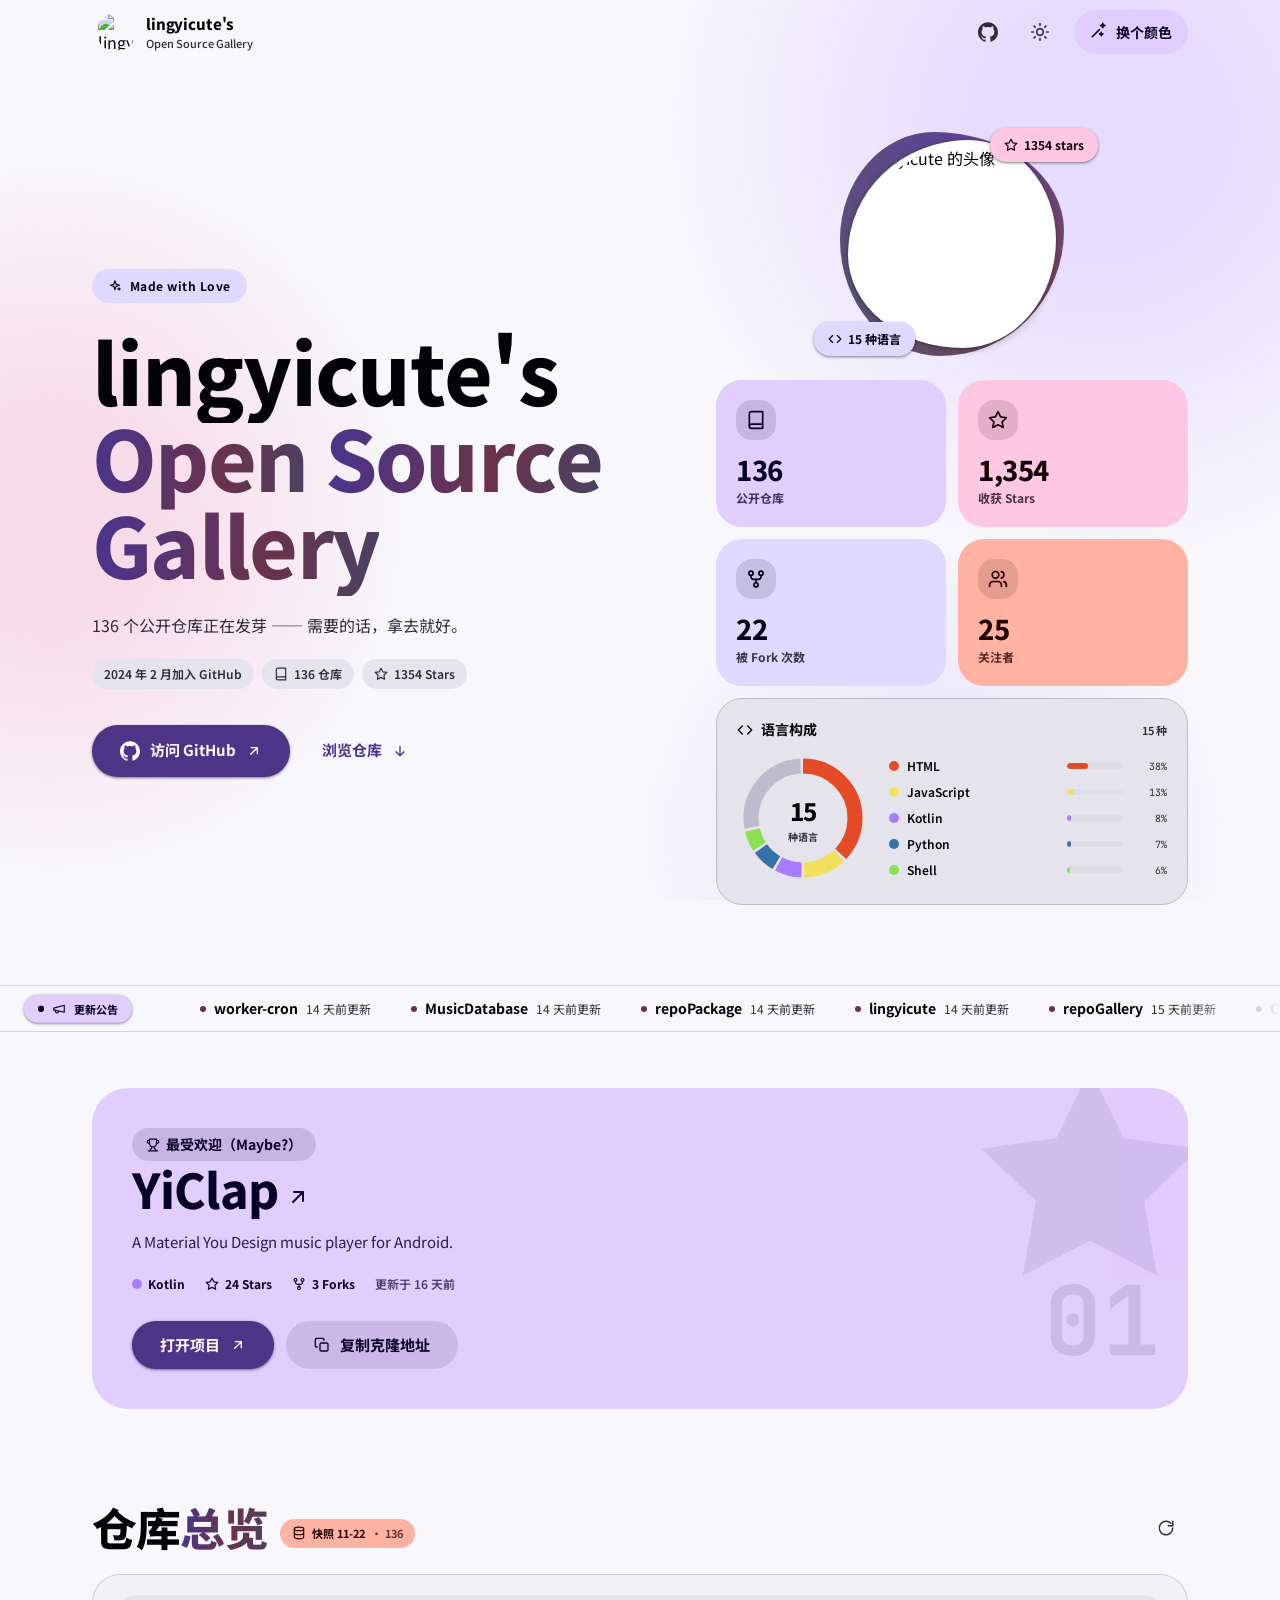
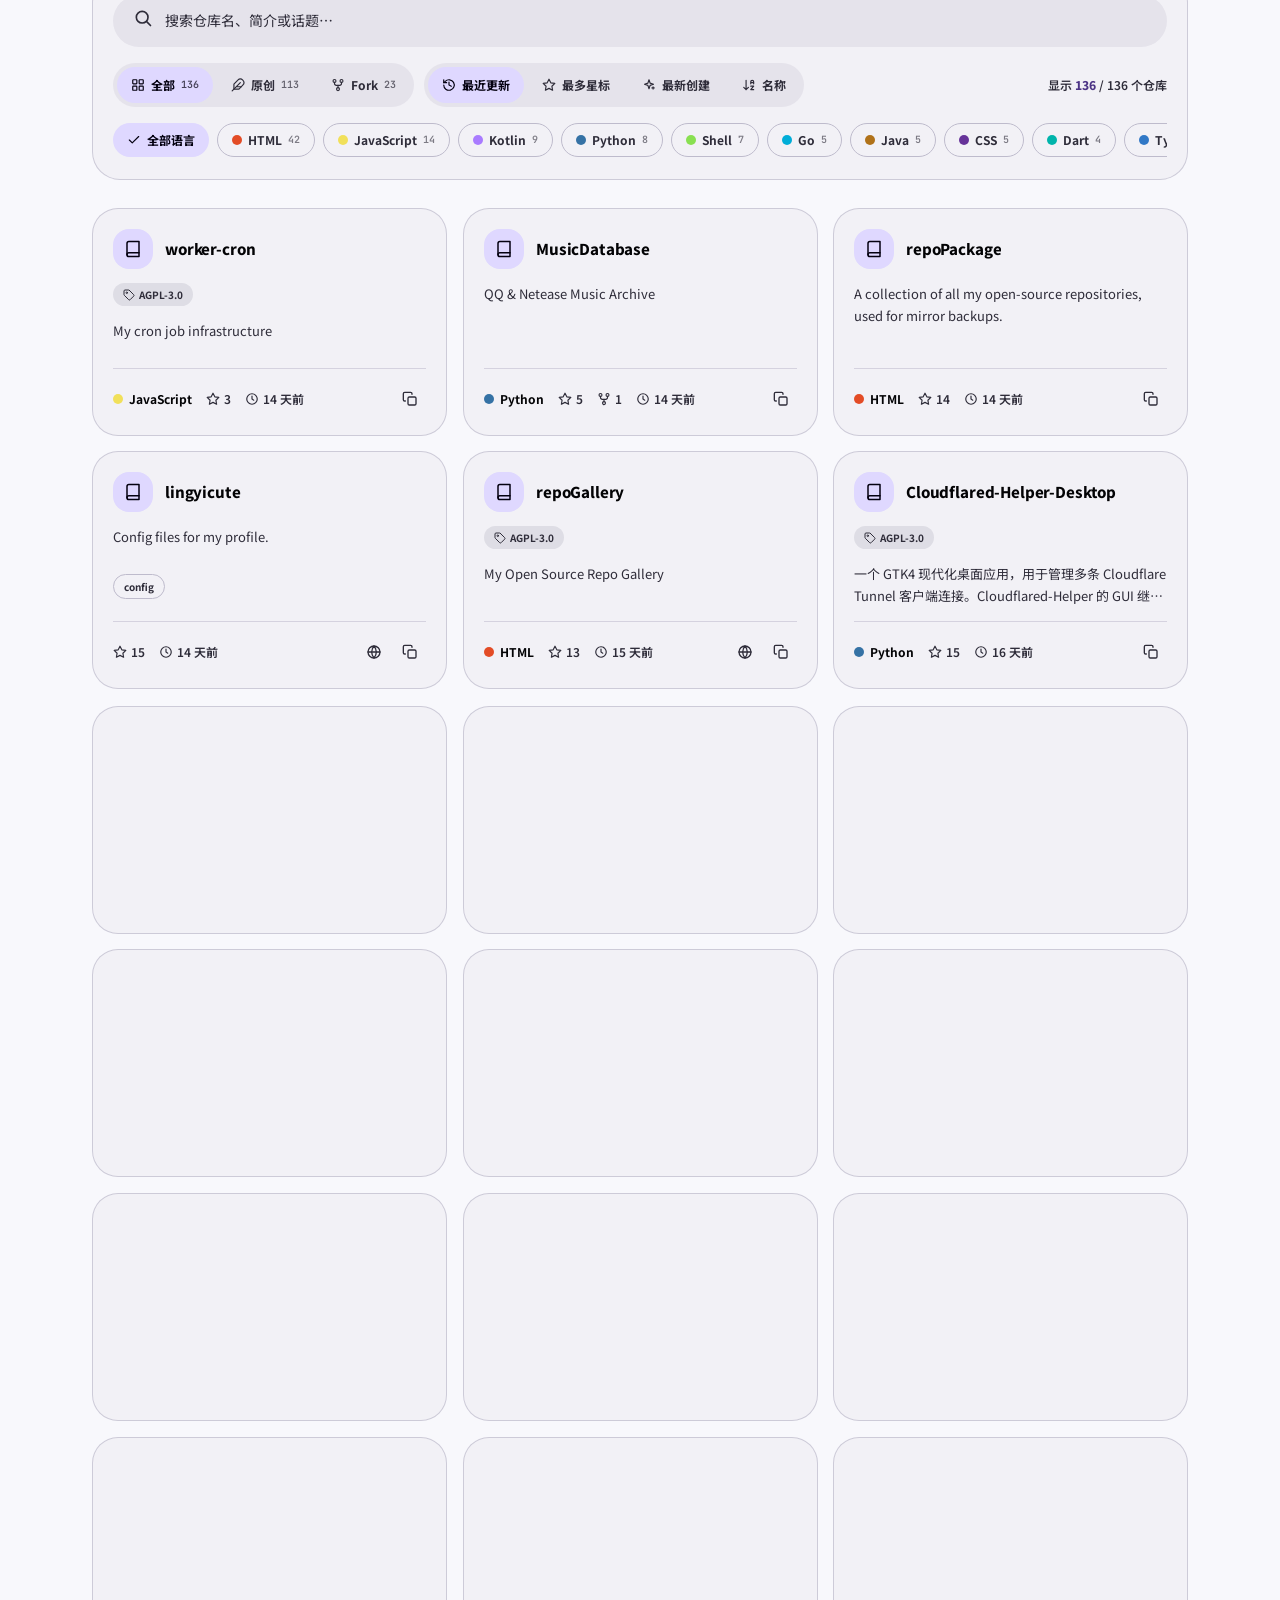
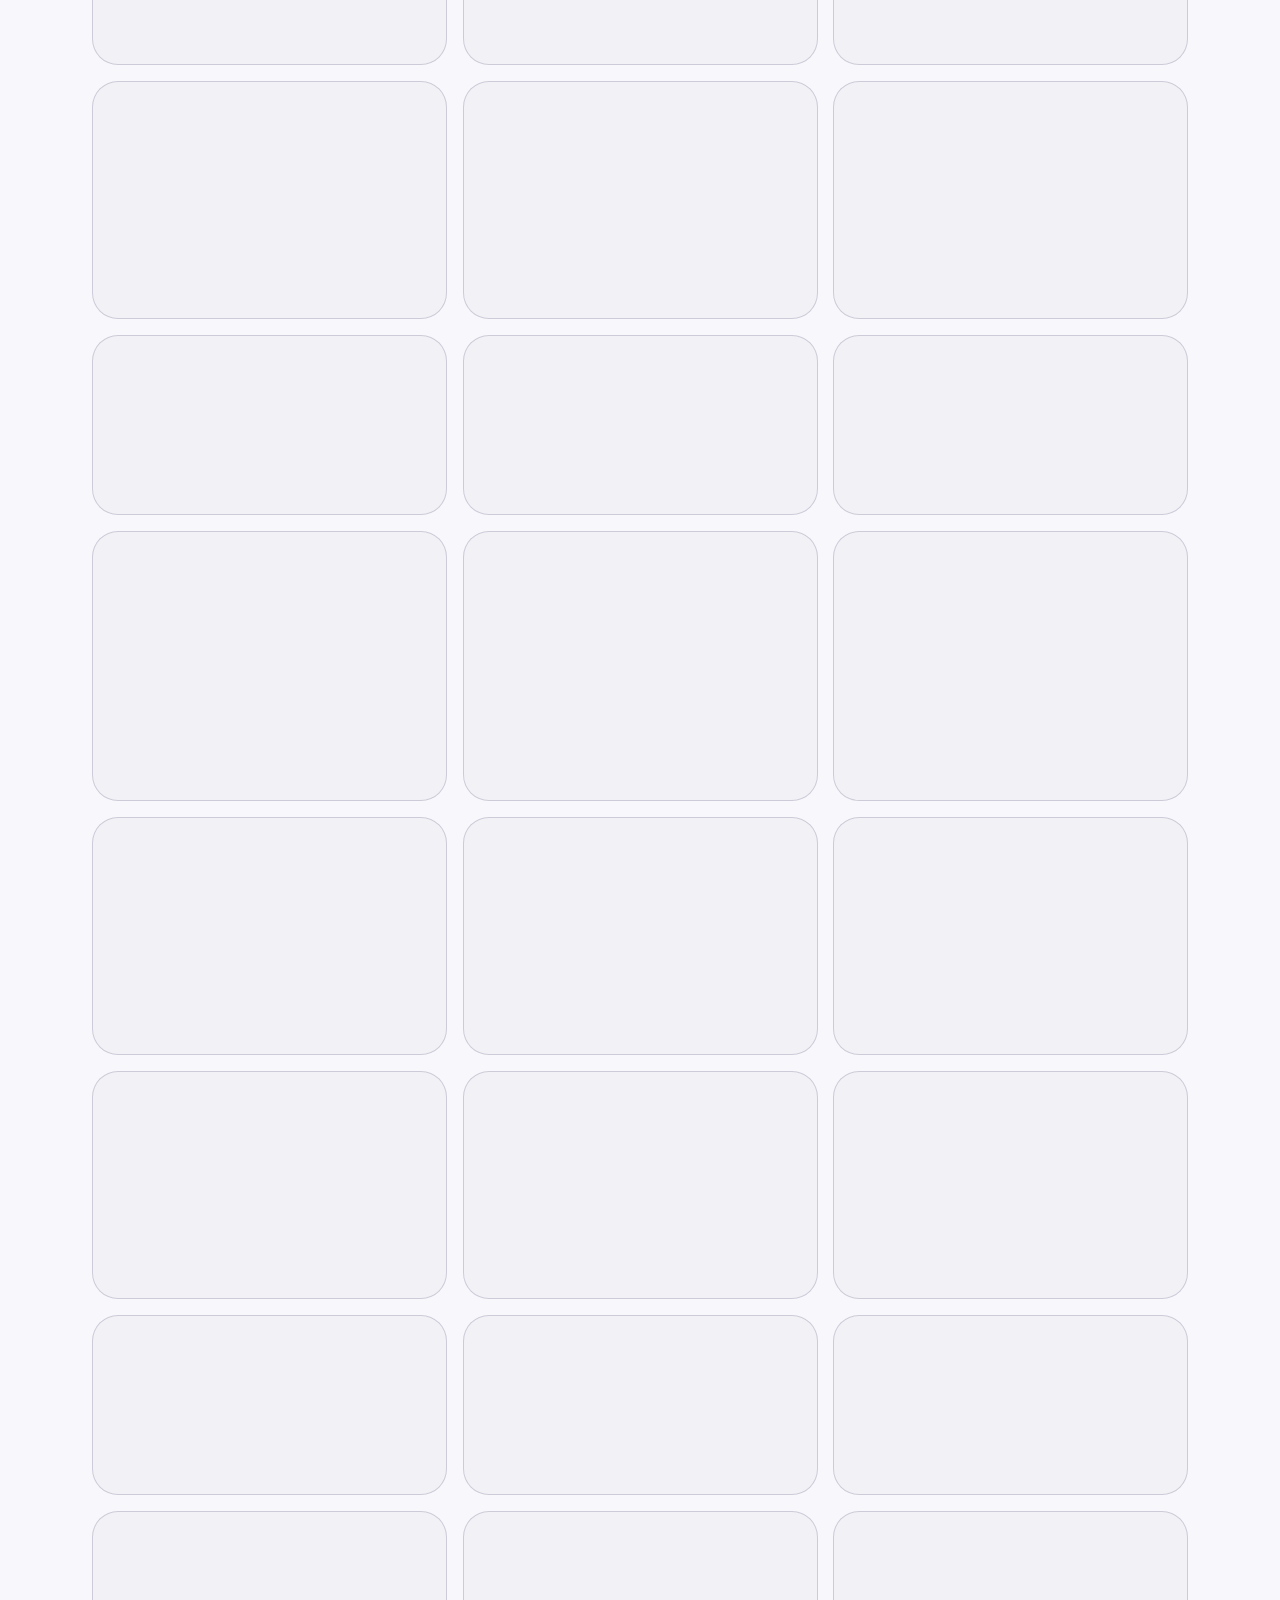
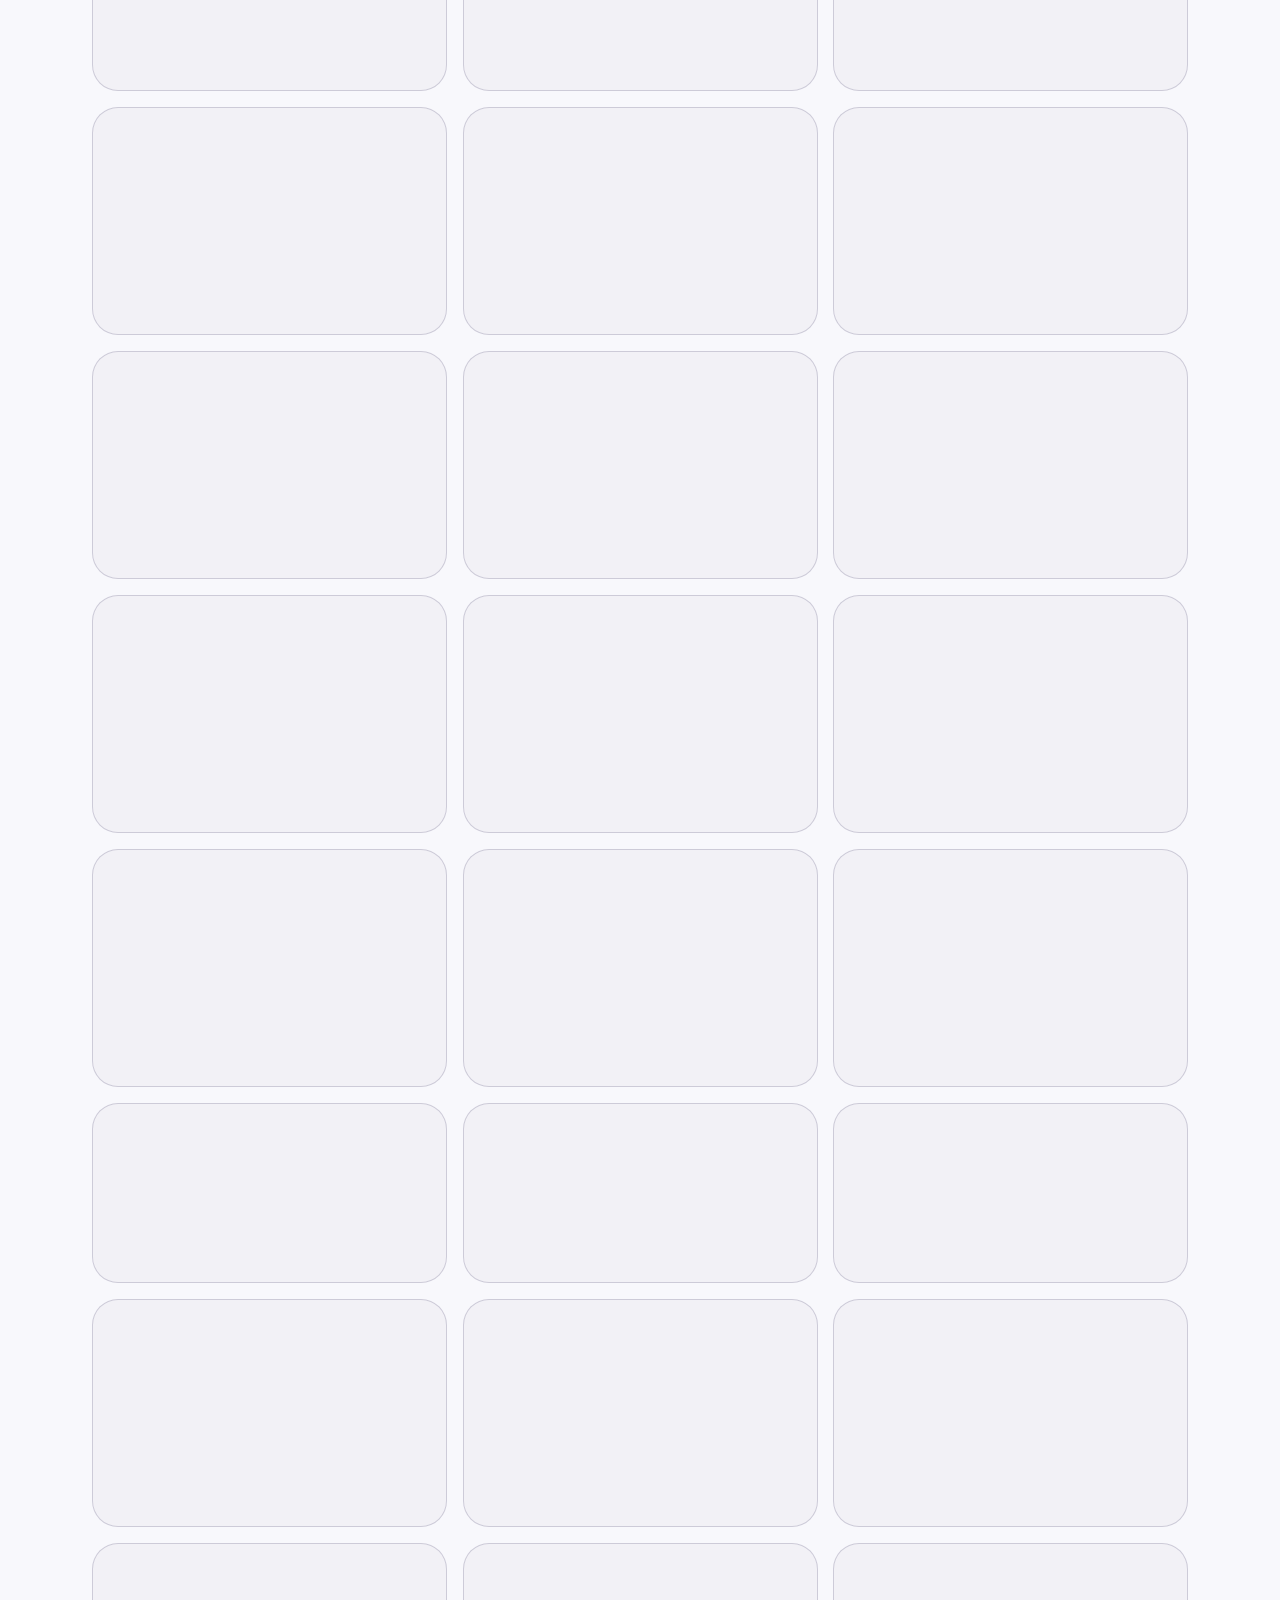
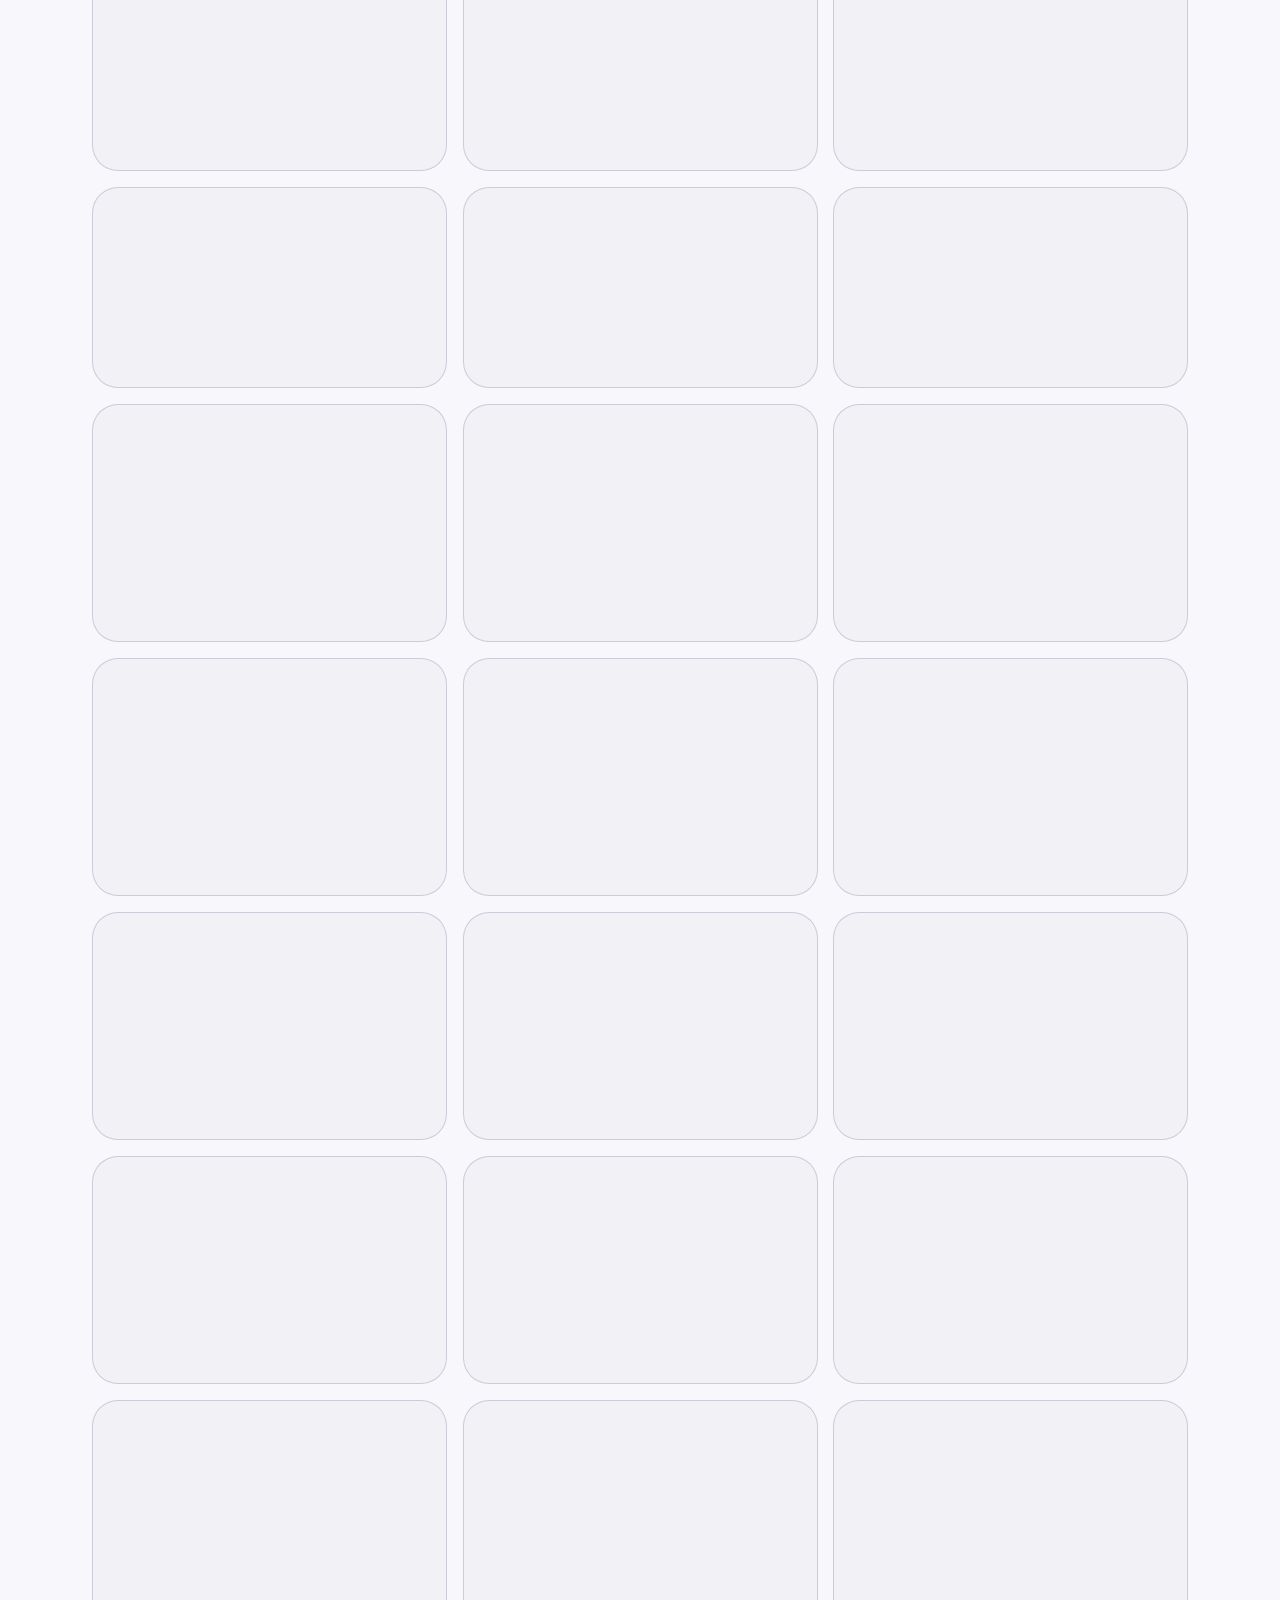
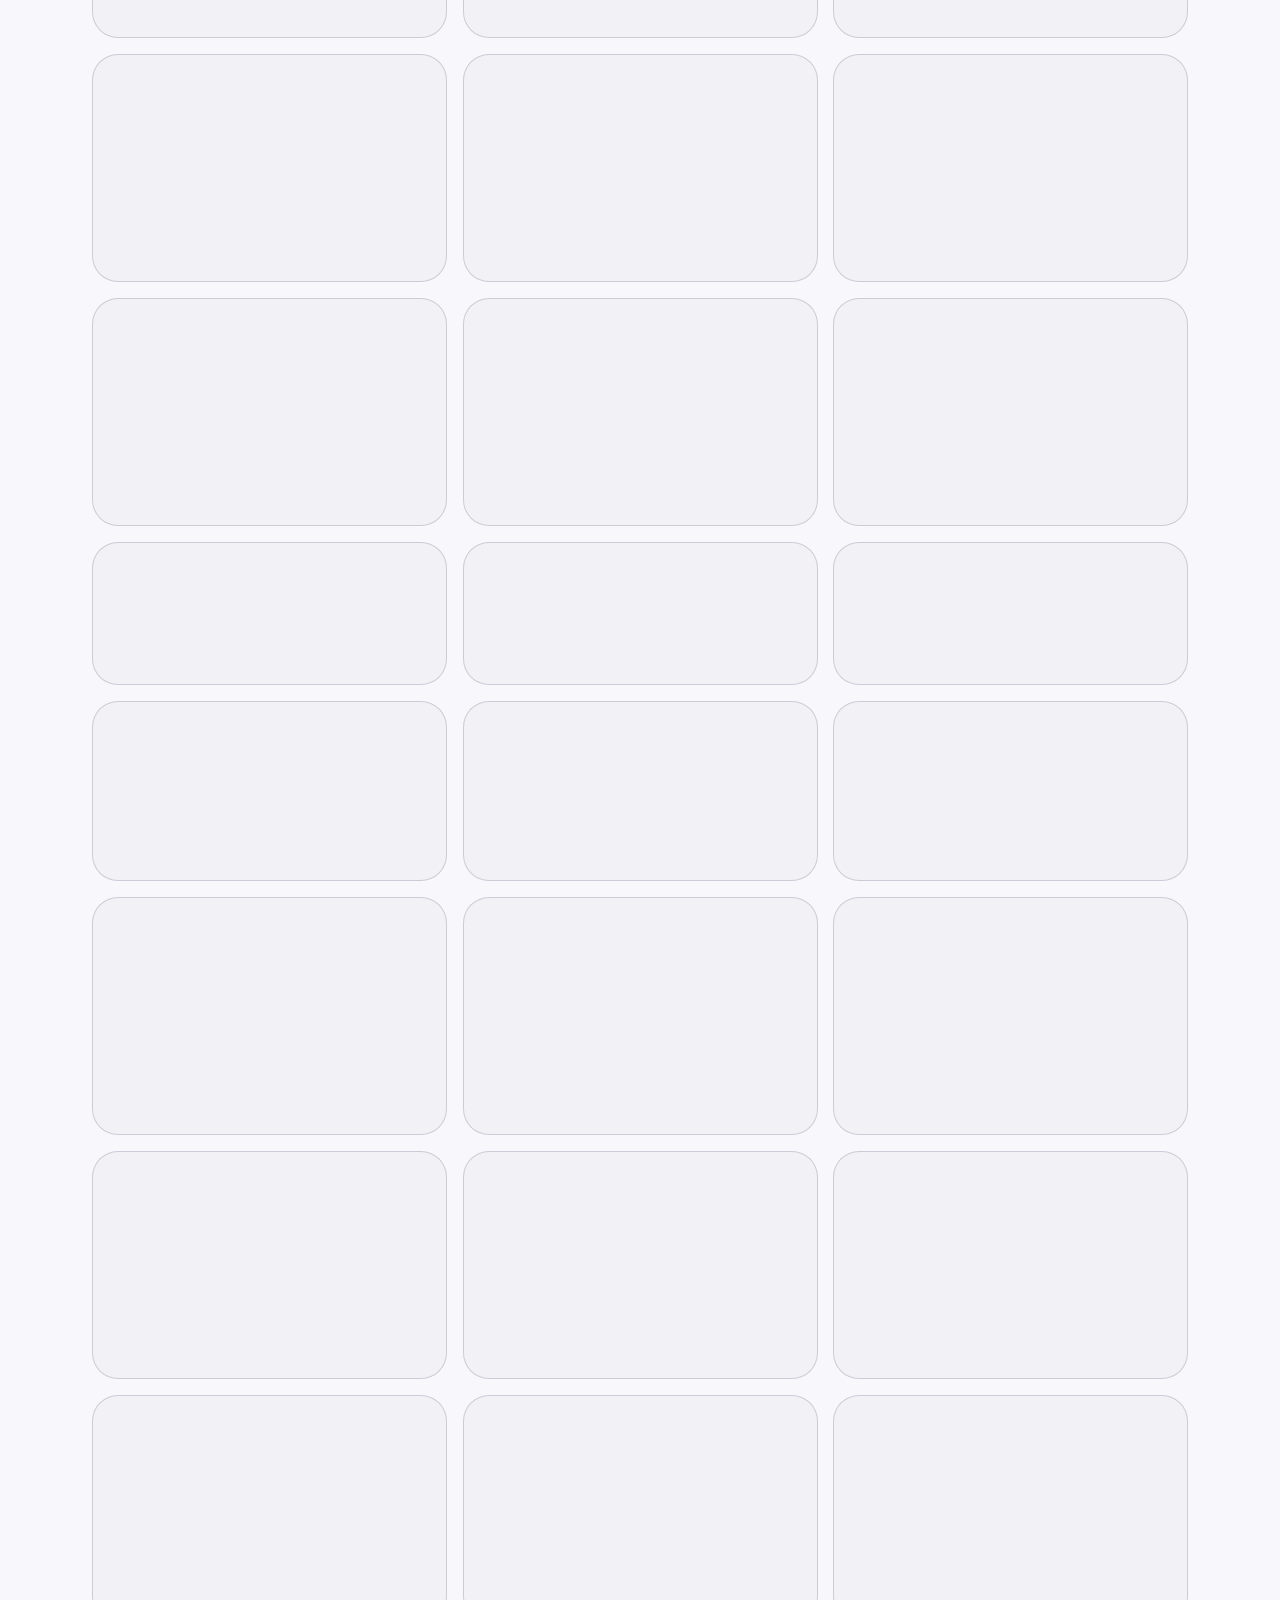
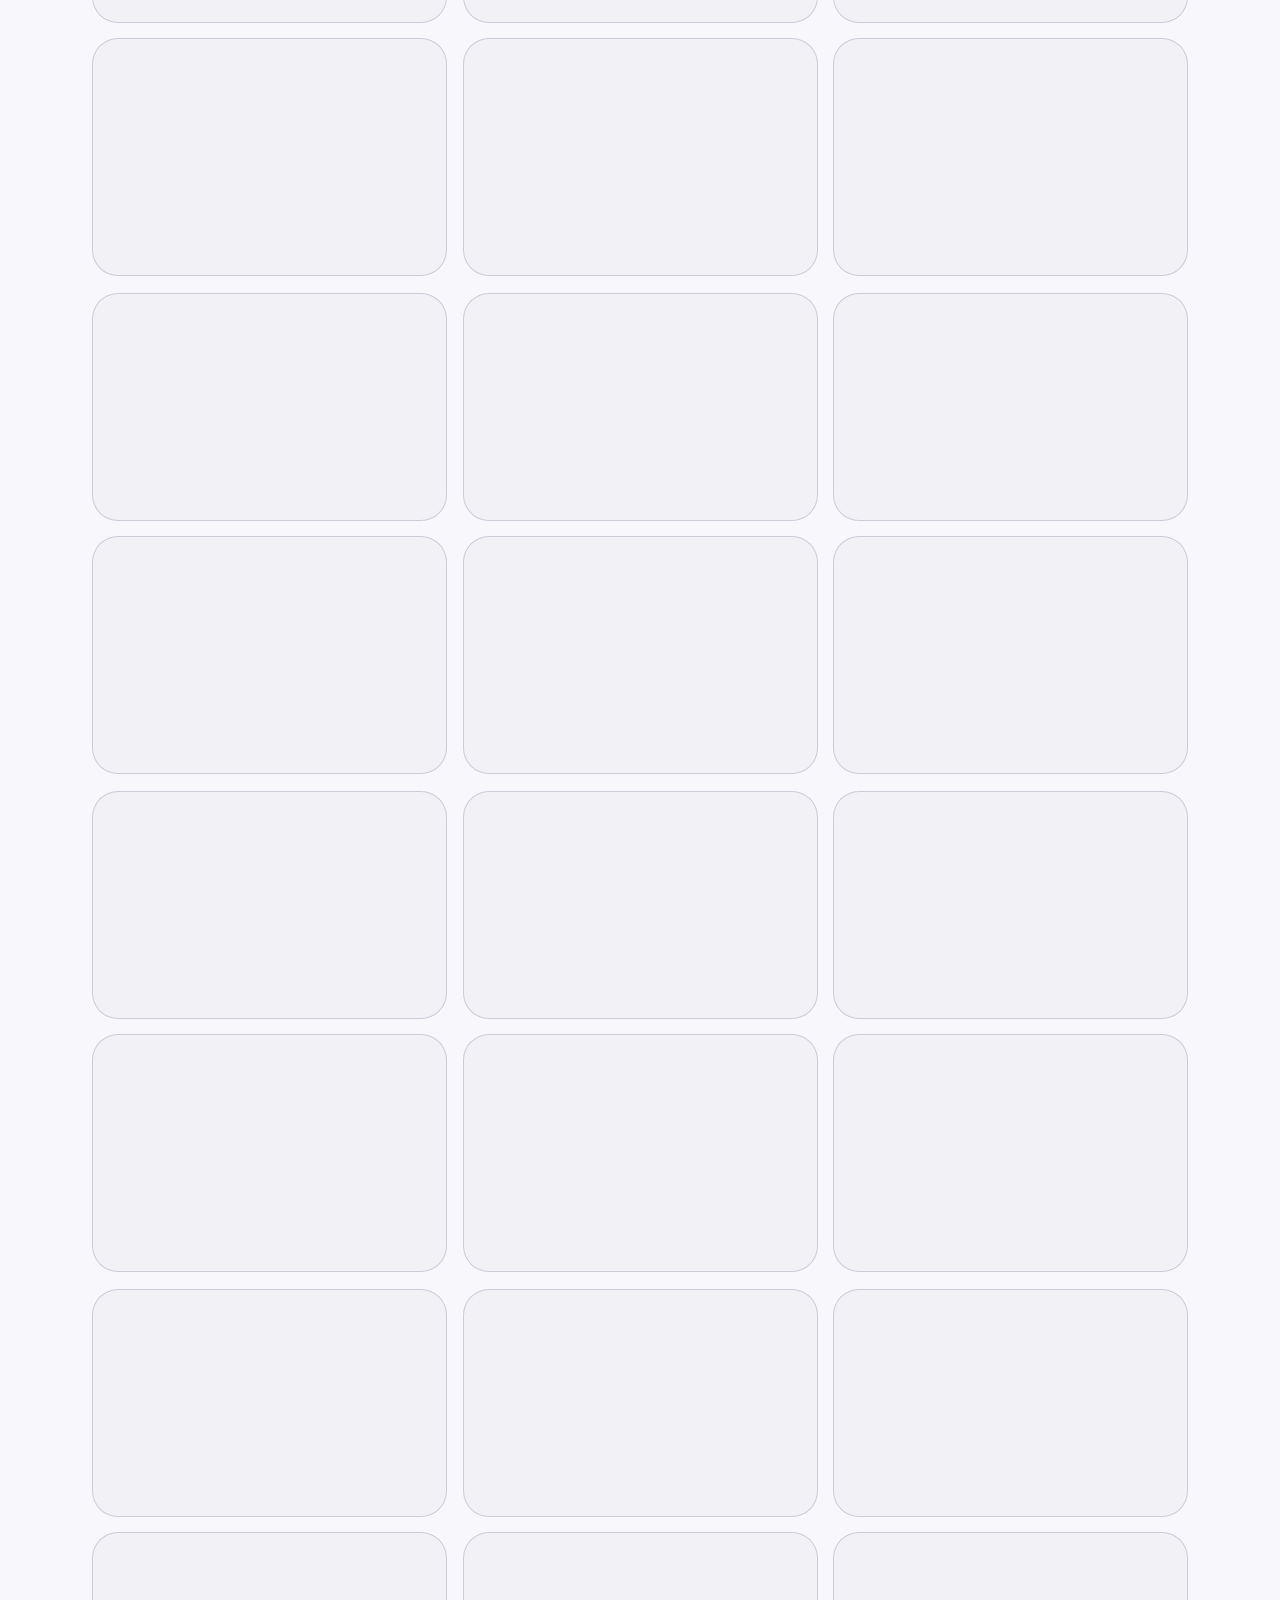
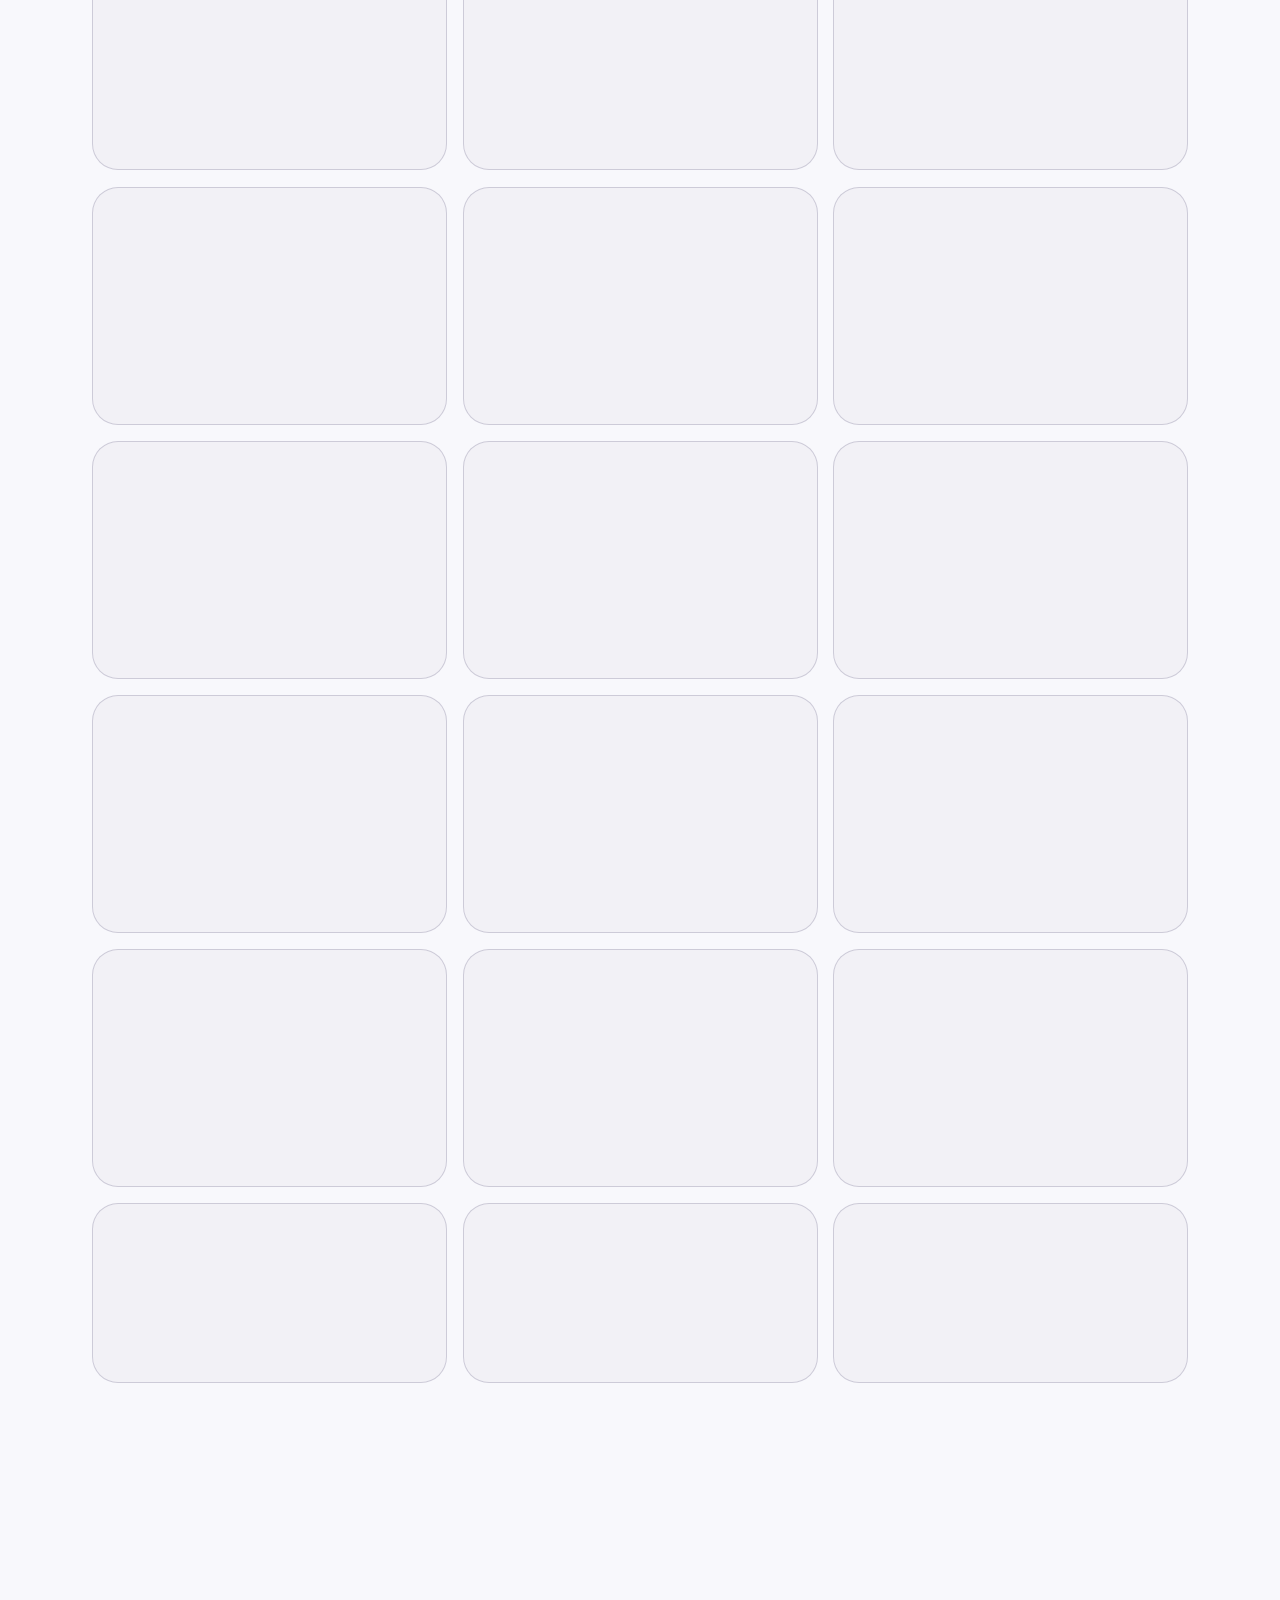
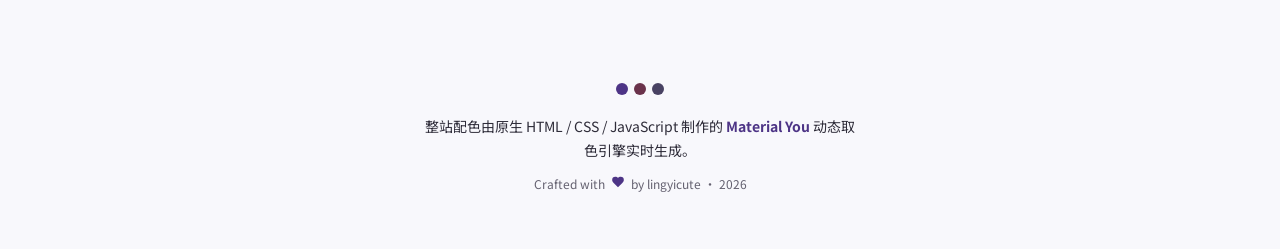
==== commit ad570aa5: "chore: update snapshot database (2026-11-22)" ====
--- a/index.html
+++ b/index.html
@@ -405,7 +405,7 @@
 /* ================================================================
    4 · 内置快照(GitHub 数据兜底)
 ================================================================ */
-/* 2026-11-21 更新 */
+/* 2026-11-22 更新 */
 const USER = {
   "login": "lingyicute",
   "avatar_url": "https://avatars.githubusercontent.com/u/160479206?v=4",
@@ -420,7 +420,7 @@
     "id": 1381061146,
     "name": "worker-cron",
     "description": "My cron job infrastructure",
-    "pushed_at": "2026-11-20T22:14:42Z",
+    "pushed_at": "2026-11-21T21:14:06Z",
     "created_at": "2026-09-22T07:38:56Z",
     "stars": 3,
     "forks": 0,
@@ -430,12 +430,27 @@
     "topics": [],
     "homepage": "",
     "license": "AGPL-3.0"
+  },
+  {
+    "id": 1366217646,
+    "name": "MusicDatabase",
+    "description": "QQ & Netease Music Archive",
+    "pushed_at": "2026-11-21T13:06:40Z",
+    "created_at": "2026-09-11T13:53:15Z",
+    "stars": 5,
+    "forks": 1,
+    "fork": false,
+    "archived": false,
+    "language": "Python",
+    "topics": [],
+    "homepage": "",
+    "license": null
   },
   {
     "id": 929393365,
     "name": "repoPackage",
     "description": "A collection of all my open-source repositories, used for mirror backups.",
-    "pushed_at": "2026-11-20T16:14:31Z",
+    "pushed_at": "2026-11-21T07:57:04Z",
     "created_at": "2025-02-08T12:54:19Z",
     "stars": 14,
     "forks": 0,
@@ -450,7 +465,7 @@
     "id": 868724660,
     "name": "lingyicute",
     "description": "Config files for my profile.",
-    "pushed_at": "2026-11-20T16:13:51Z",
+    "pushed_at": "2026-11-21T07:38:40Z",
     "created_at": "2024-10-07T04:24:36Z",
     "stars": 15,
     "forks": 0,
@@ -464,25 +479,10 @@
     "license": null
   },
   {
-    "id": 1366217646,
-    "name": "MusicDatabase",
-    "description": "QQ & Netease Music Archive",
-    "pushed_at": "2026-11-20T03:44:20Z",
-    "created_at": "2026-09-11T13:53:15Z",
-    "stars": 5,
-    "forks": 1,
-    "fork": false,
-    "archived": false,
-    "language": "Python",
-    "topics": [],
-    "homepage": "",
-    "license": null
-  },
-  {
     "id": 865971007,
     "name": "repoGallery",
     "description": "My Open Source Repo Gallery",
-    "pushed_at": "2026-11-19T22:49:02Z",
+    "pushed_at": "2026-11-20T22:25:51Z",
     "created_at": "2024-10-01T12:34:12Z",
     "stars": 13,
     "forks": 0,
@@ -3092,10 +3092,10 @@
   const key = DATA.source + ':' + DATA.repos.length;
   if (key === lastSourceKey) return;
   lastSourceKey = key;
-  const m = { live: ['实时数据', 'ter-c', 'radio'], mirror: ['镜像 + 快照', 'sec-c', 'cloudoff'], snapshot: ['快照 11-21', 'err-c', 'database'] }[DATA.source];
+  const m = { live: ['实时数据', 'ter-c', 'radio'], mirror: ['镜像 + 快照', 'sec-c', 'cloudoff'], snapshot: ['快照 11-22', 'err-c', 'database'] }[DATA.source];
   const c = $('#srcChip');
   c.className = 'src-chip ' + m[1];
-  c.title = DATA.source === 'mirror' ? '镜像计数；用户资料和已知仓库元数据来自 2026-11-21 快照，新增仓库类型未知' : DATA.source === 'snapshot' ? '离线快照：2026-11-21，非实时数据' : 'GitHub API 数据';
+  c.title = DATA.source === 'mirror' ? '镜像计数；用户资料和已知仓库元数据来自 2026-11-22 快照，新增仓库类型未知' : DATA.source === 'snapshot' ? '离线快照：2026-11-22，非实时数据' : 'GitHub API 数据';
   c.innerHTML = ic(m[2], 14) + ' ' + m[0] + ' <span class="n">· ' + DATA.repos.length + '</span>';
 }
 
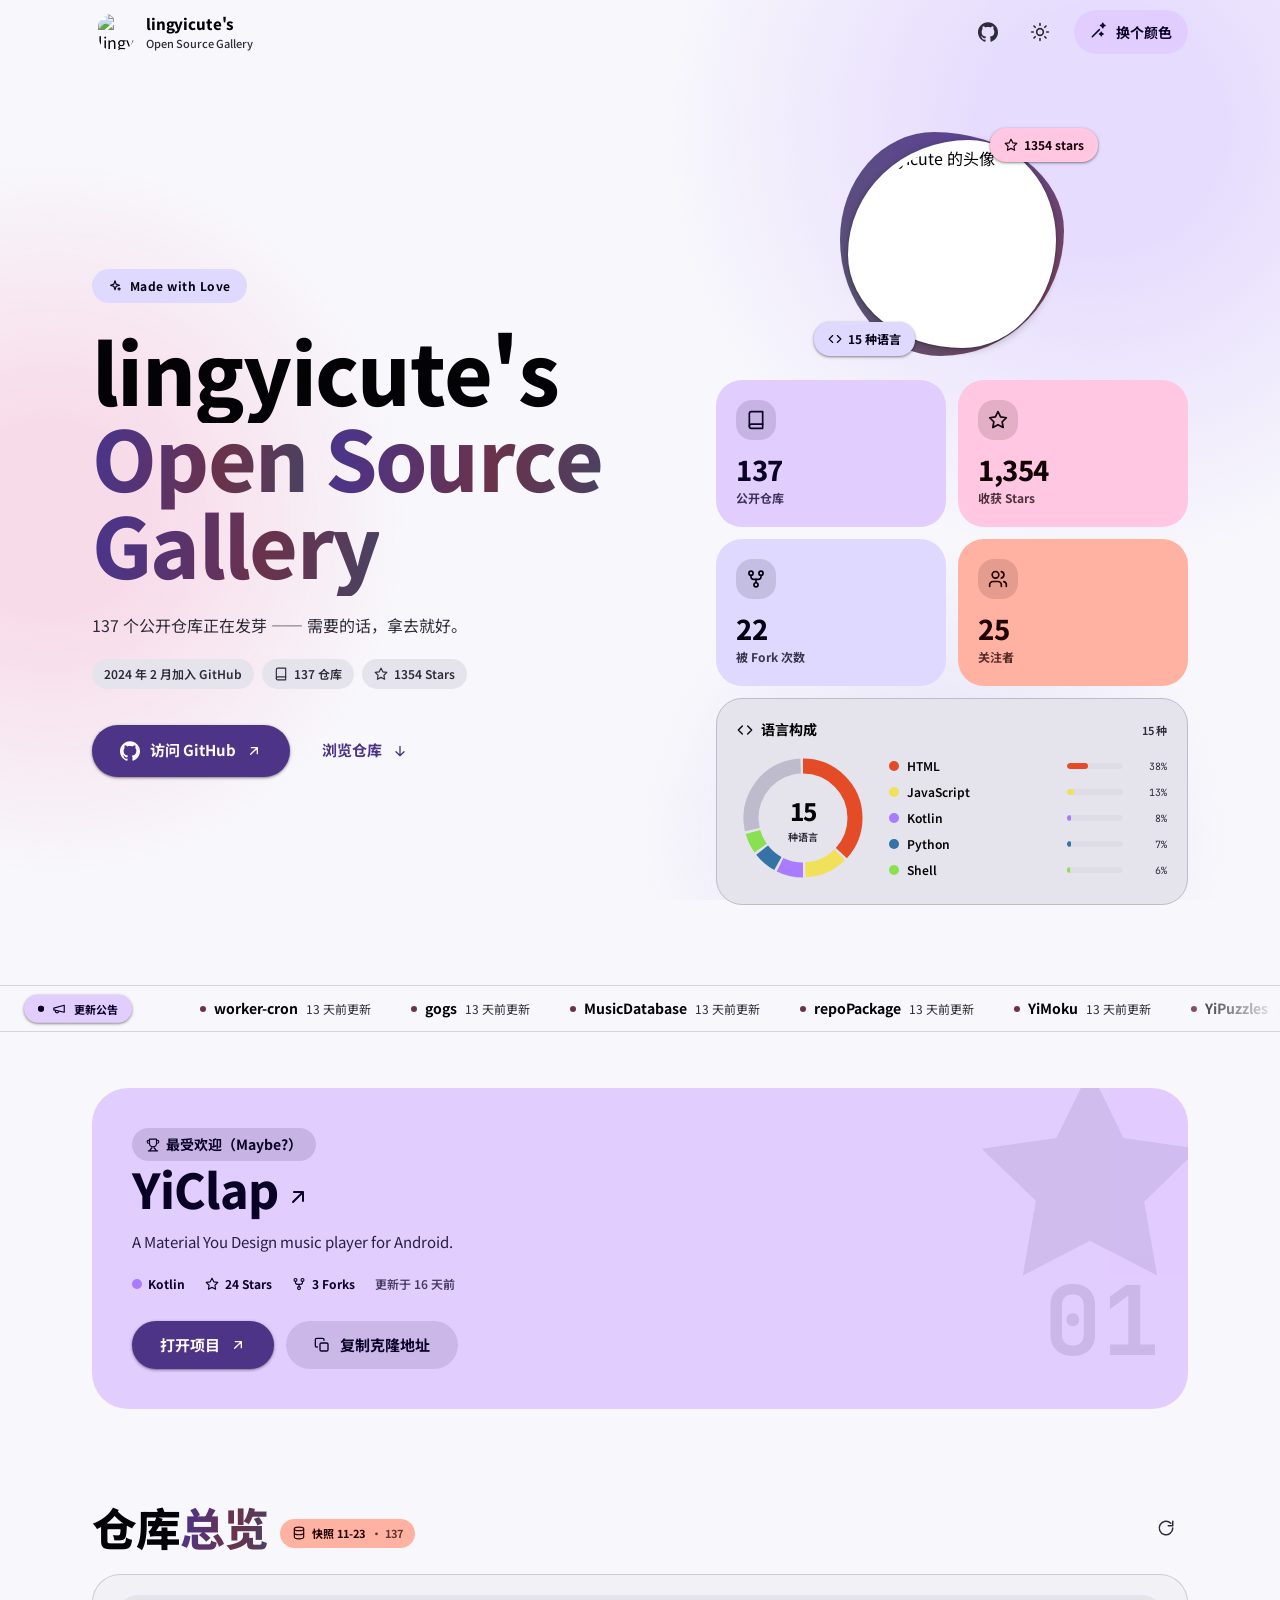
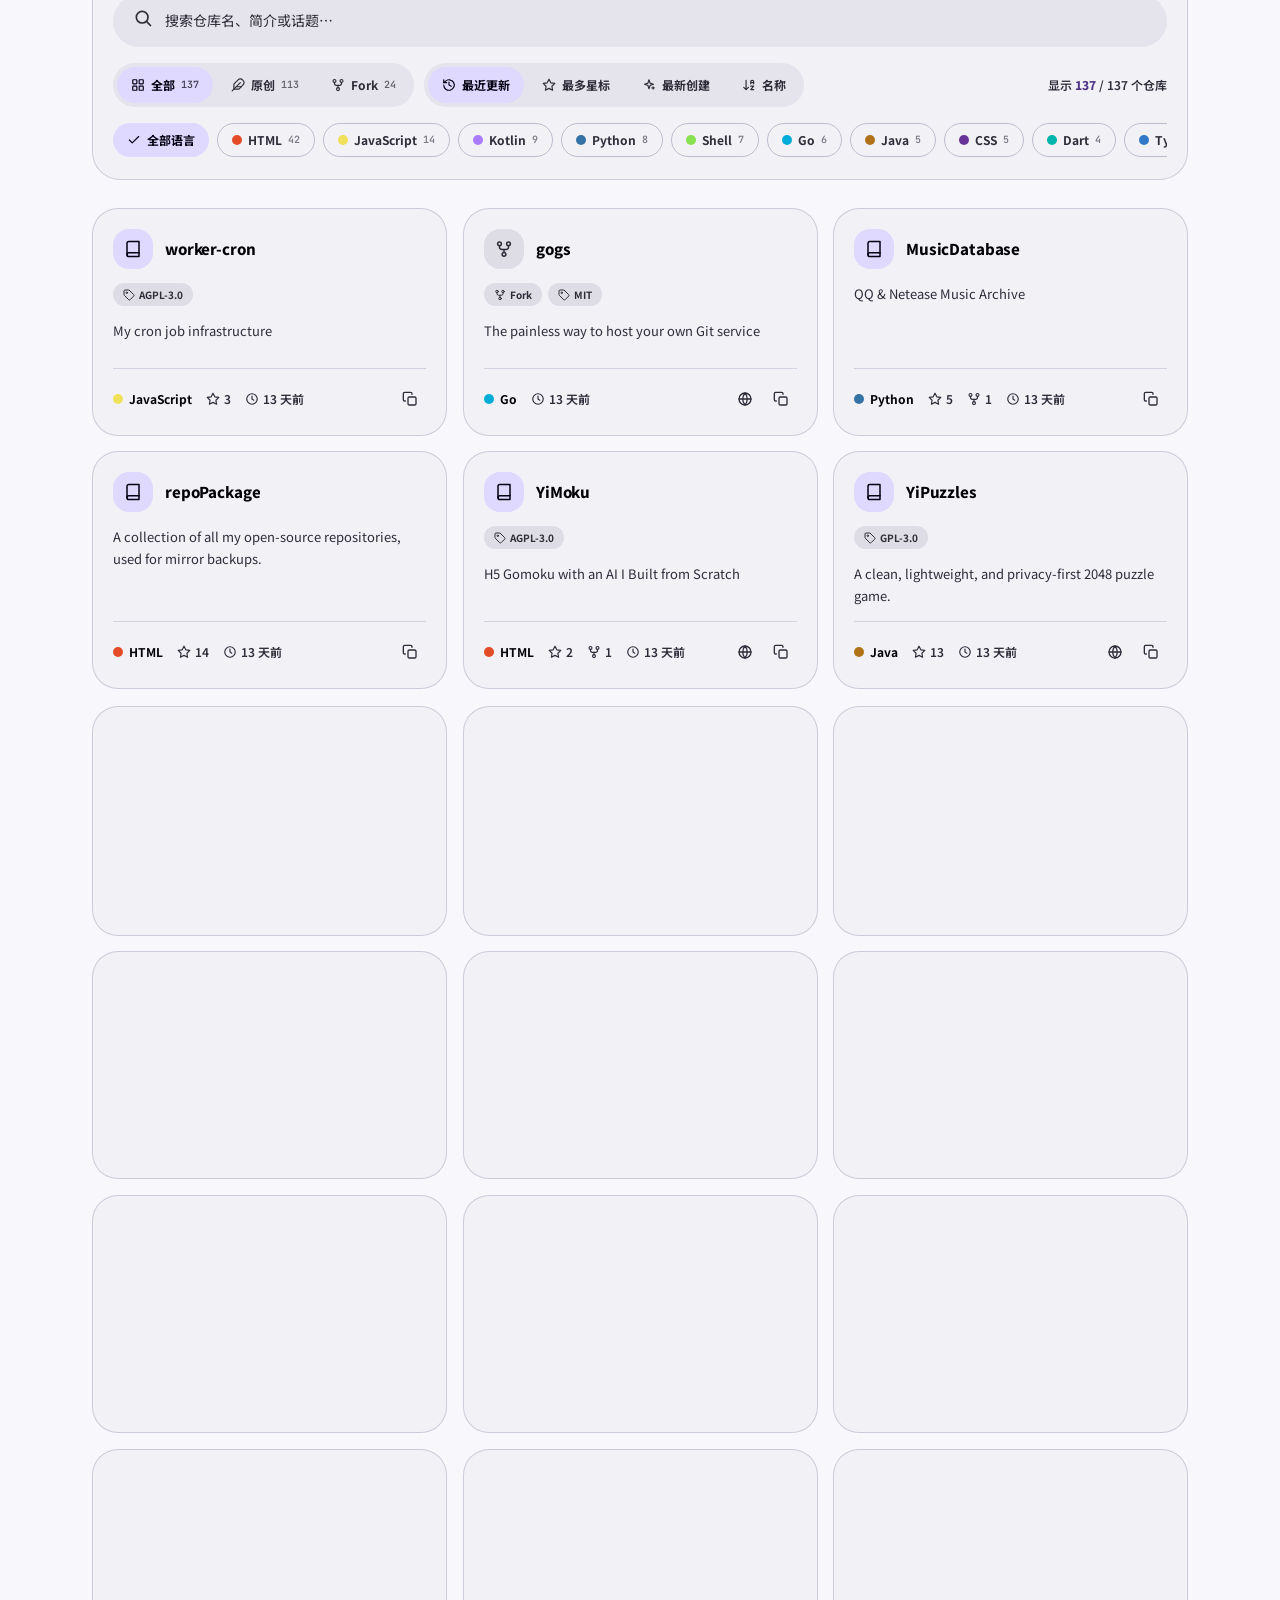
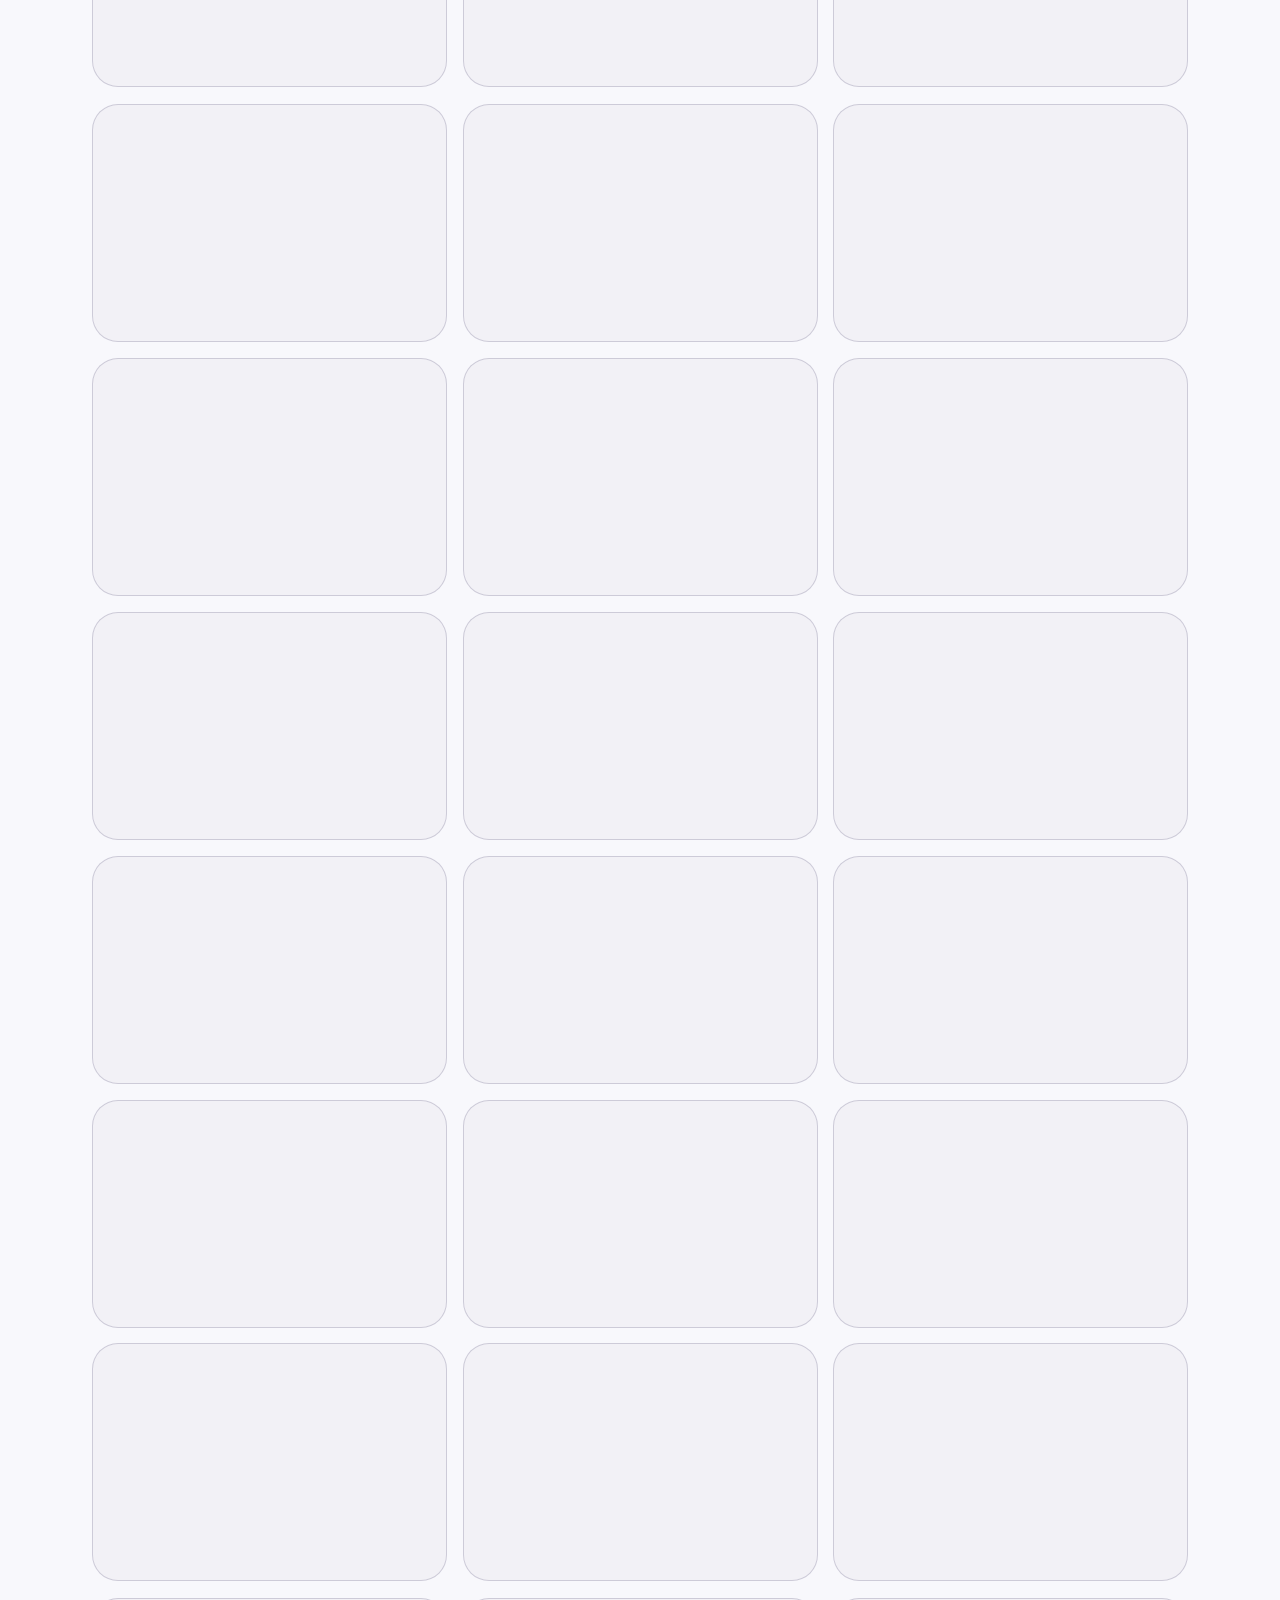
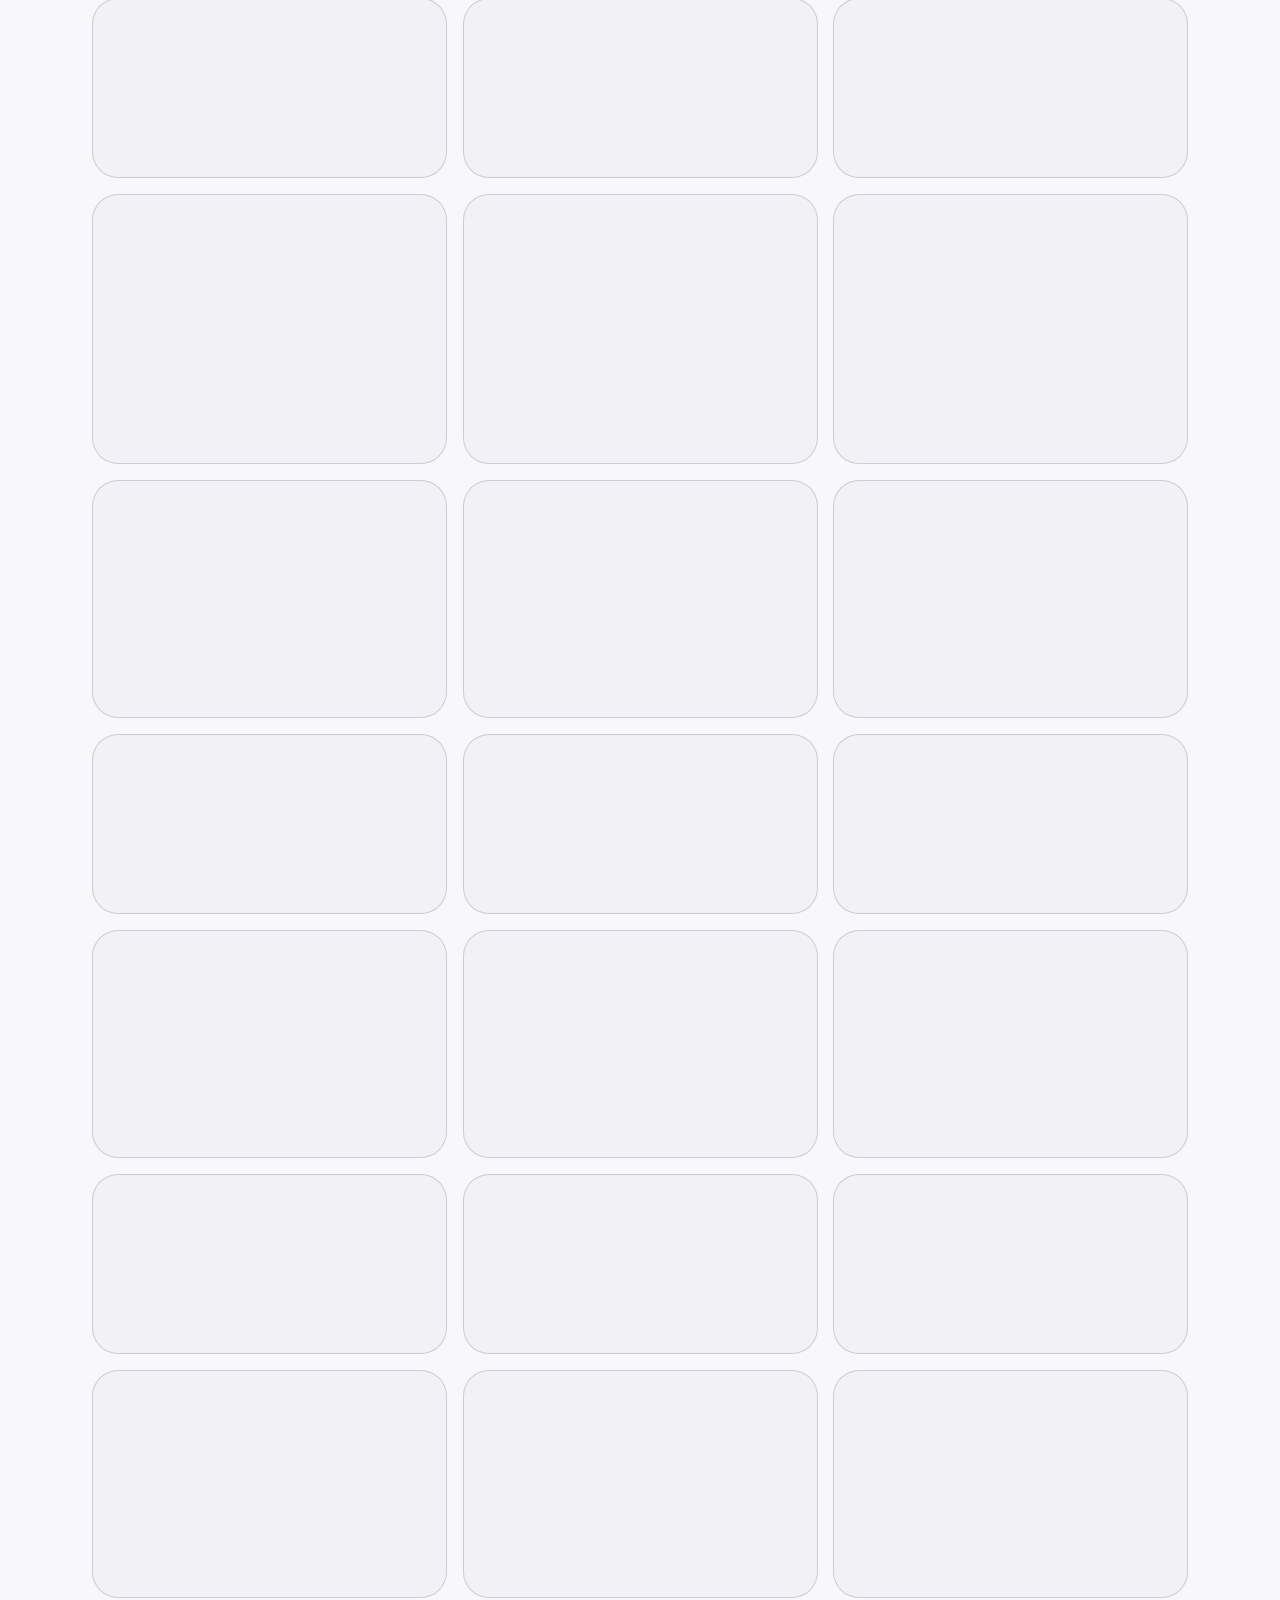
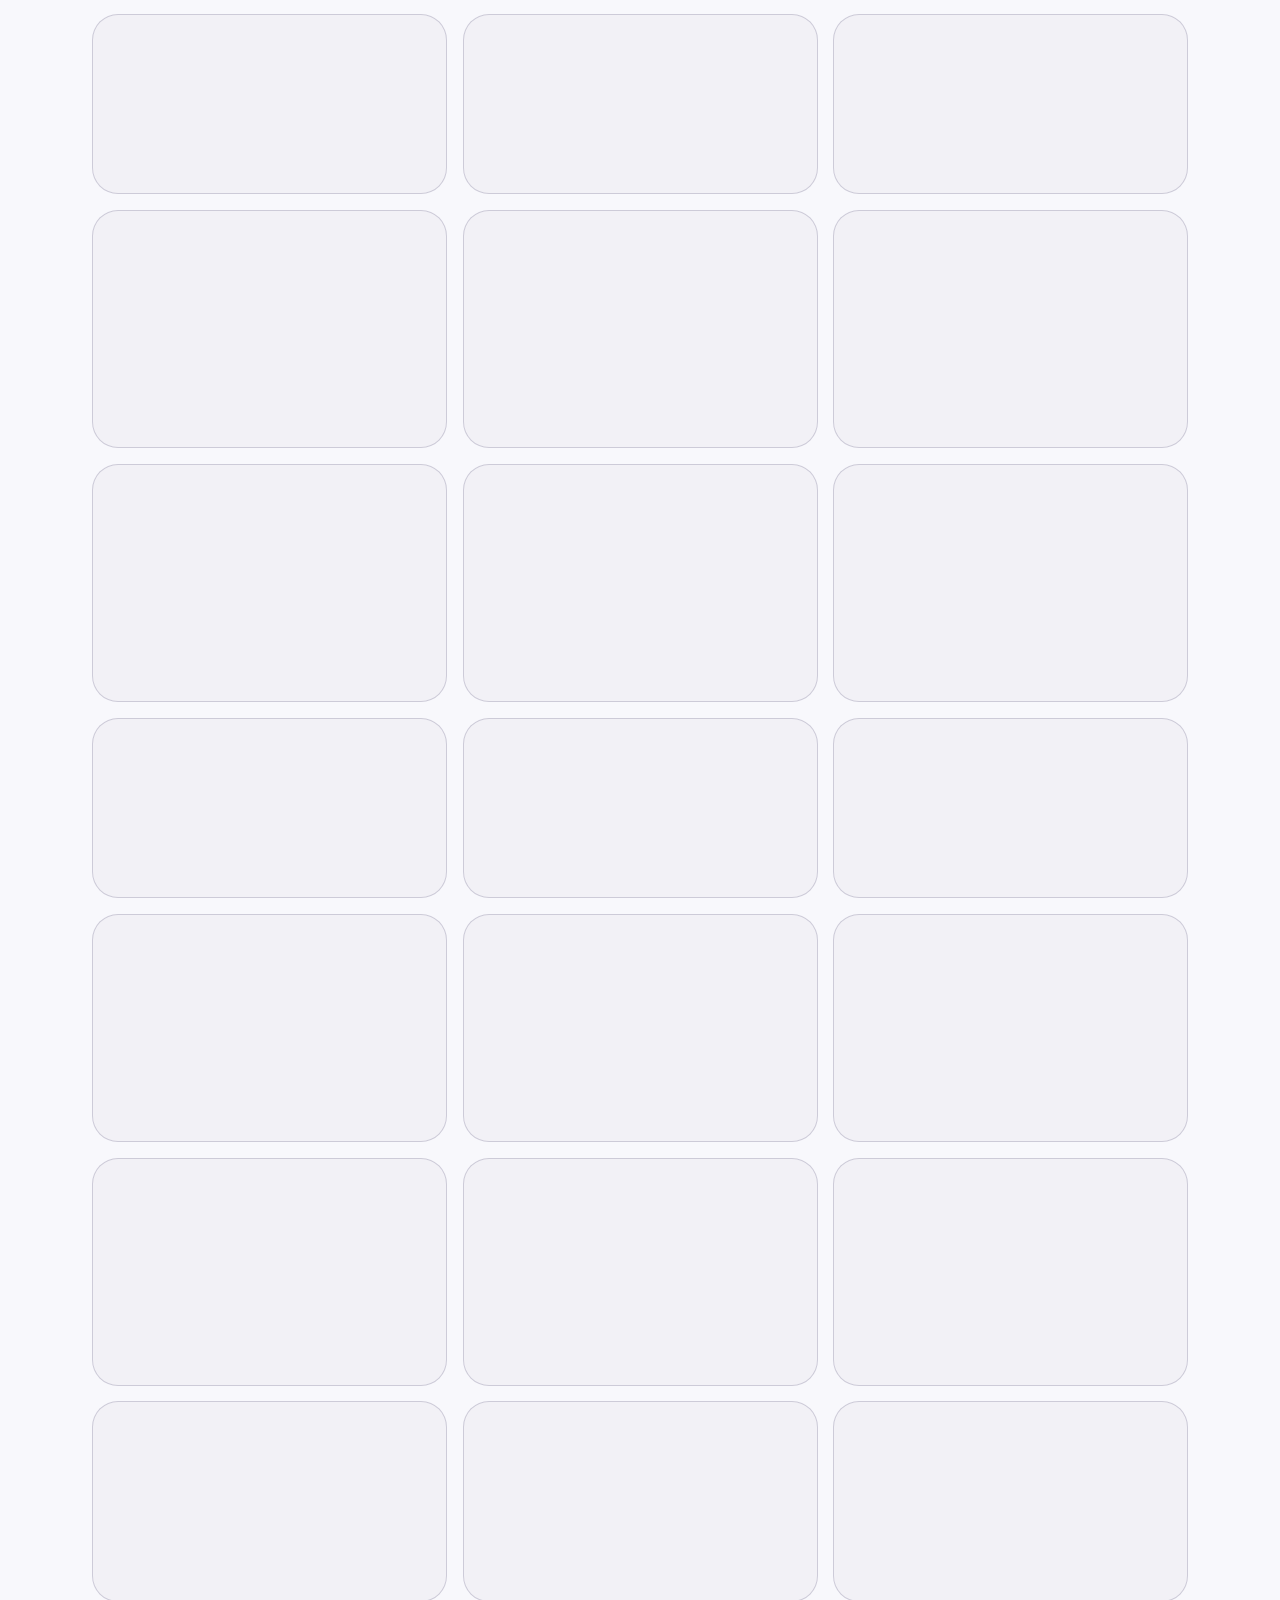
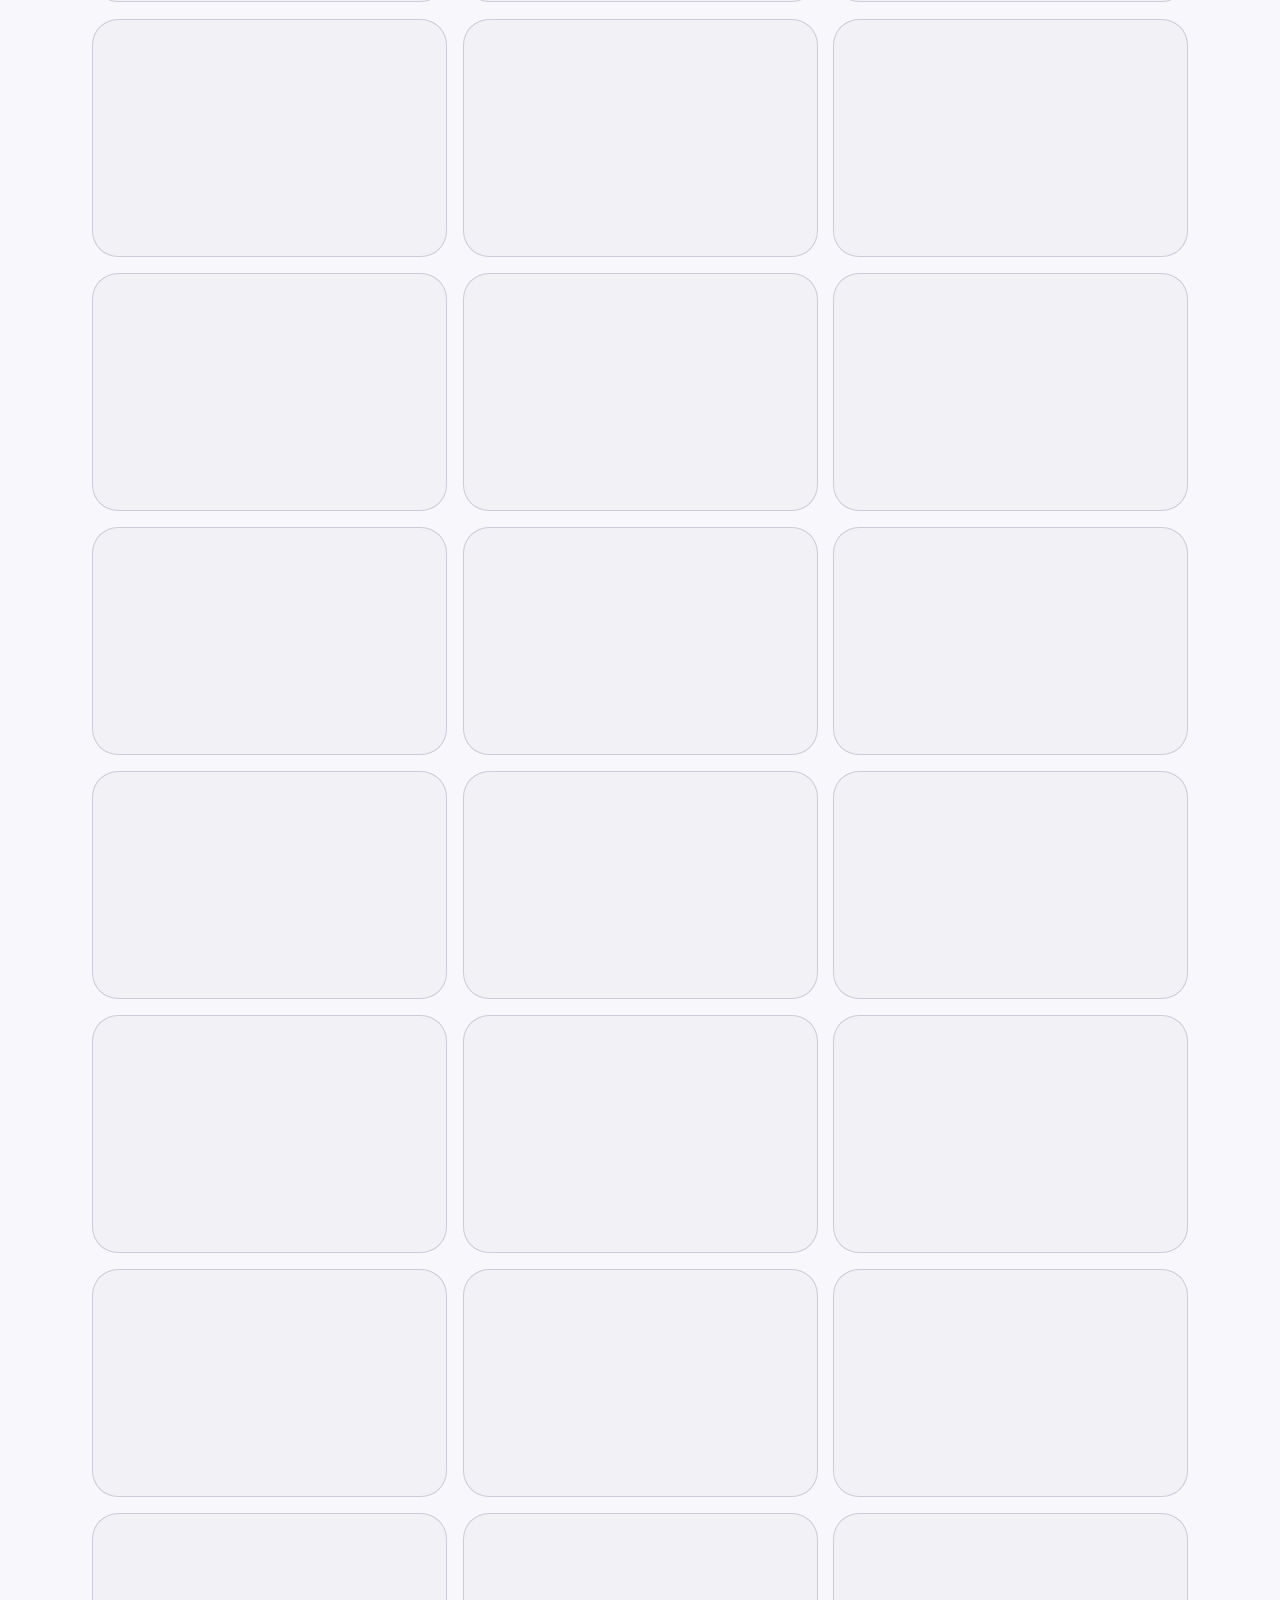
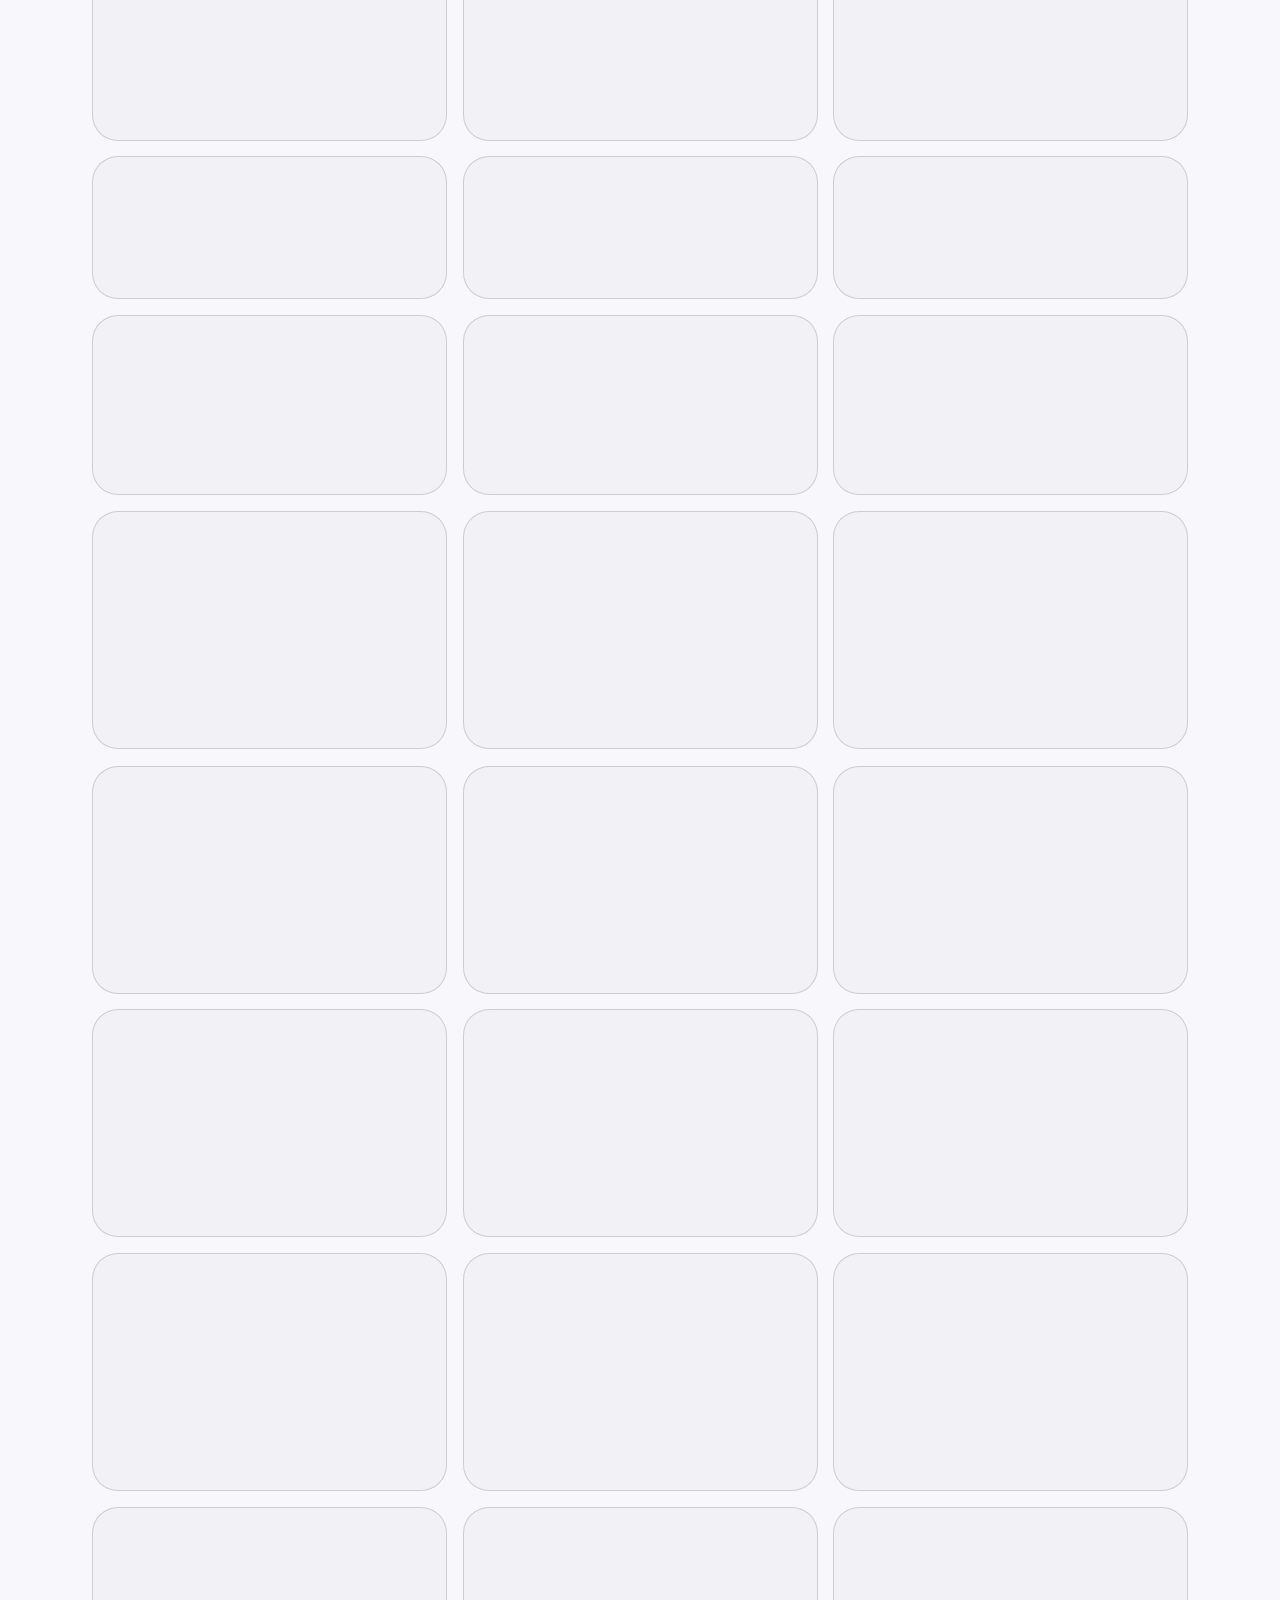
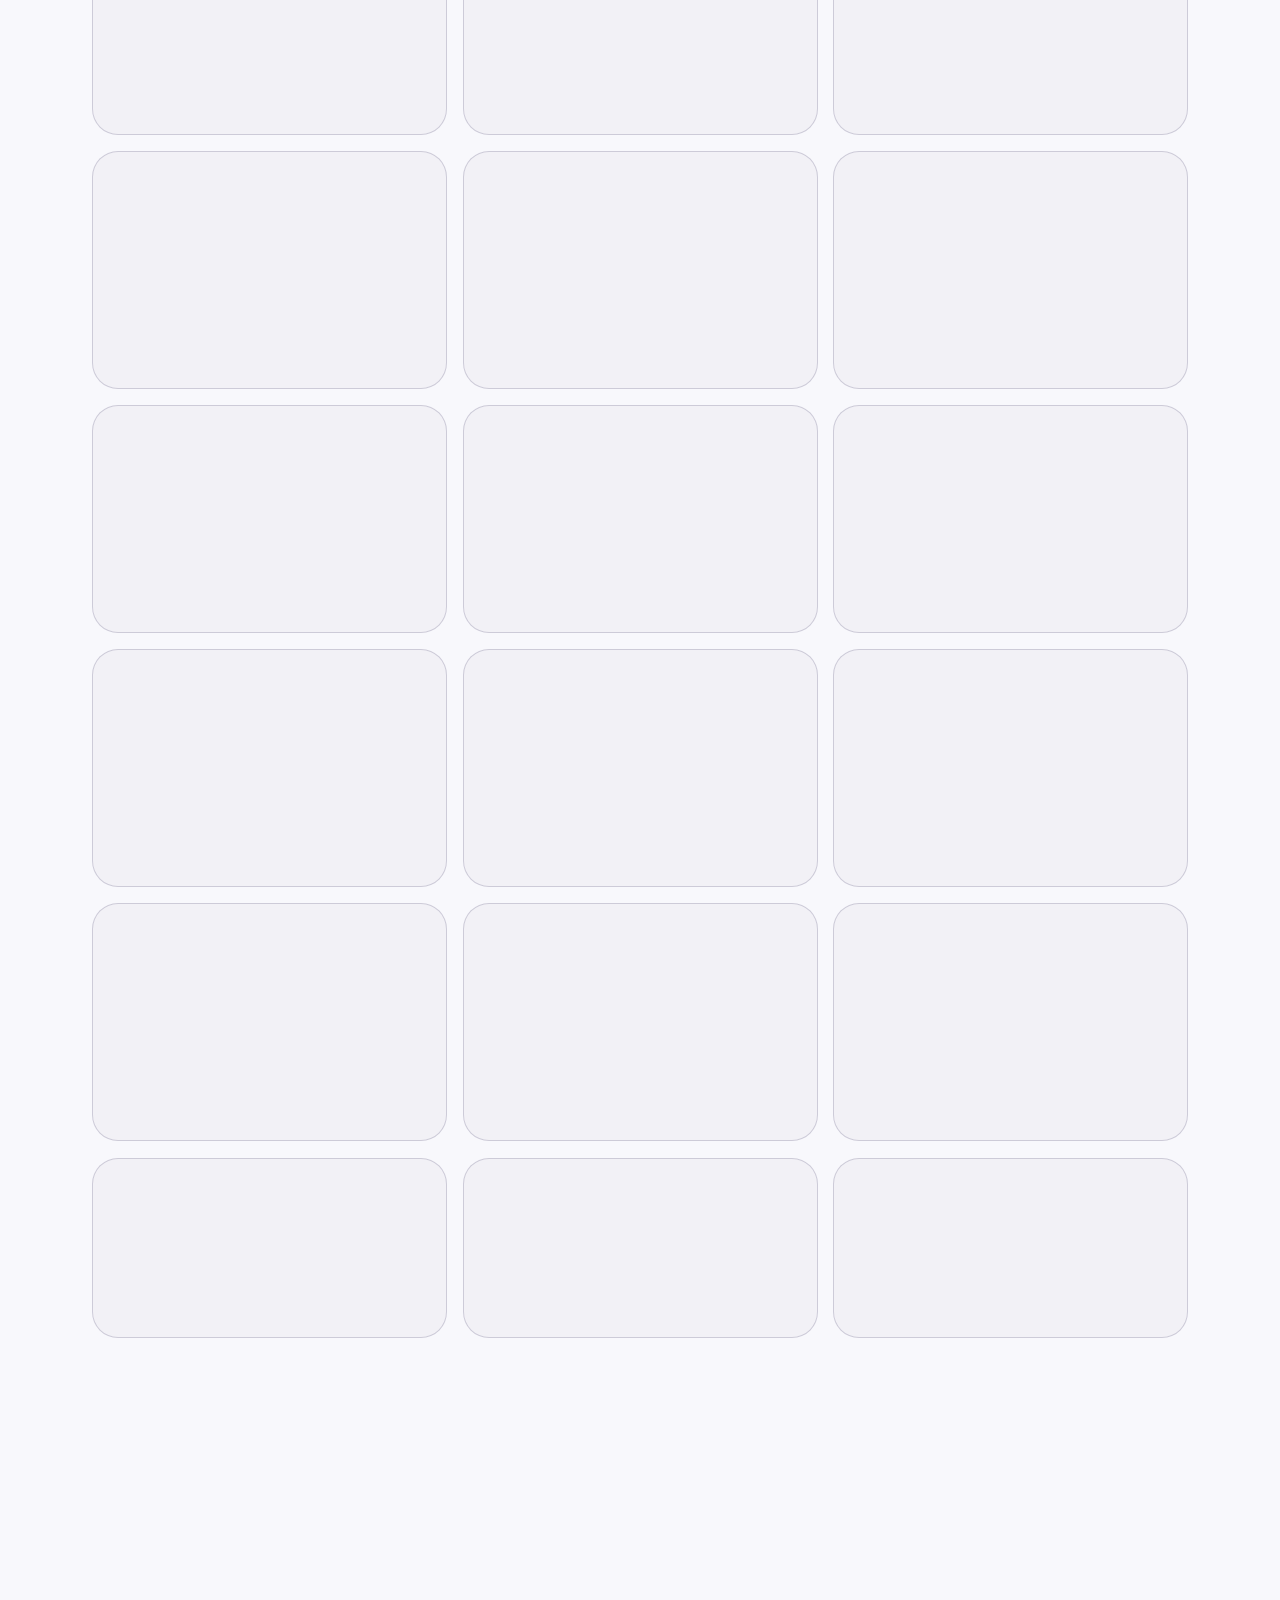
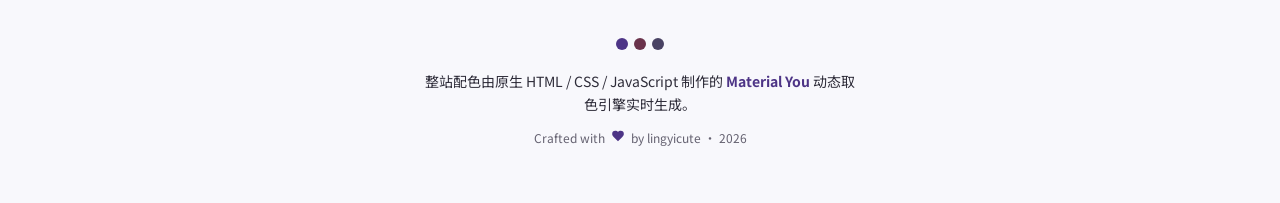
==== commit bf17e85b: "chore: update snapshot database (2026-11-23)" ====
--- a/index.html
+++ b/index.html
@@ -405,14 +405,14 @@
 /* ================================================================
    4 · 内置快照(GitHub 数据兜底)
 ================================================================ */
-/* 2026-11-22 更新 */
+/* 2026-11-23 更新 */
 const USER = {
   "login": "lingyicute",
   "avatar_url": "https://avatars.githubusercontent.com/u/160479206?v=4",
   "html_url": "https://github.com/lingyicute",
   "followers": 25,
   "following": 3,
-  "public_repos": 136,
+  "public_repos": 137,
   "created_at": "2024-02-19T09:32:19Z"
 };
 const SNAP = [
@@ -420,7 +420,7 @@
     "id": 1381061146,
     "name": "worker-cron",
     "description": "My cron job infrastructure",
-    "pushed_at": "2026-11-21T21:14:06Z",
+    "pushed_at": "2026-11-22T21:13:53Z",
     "created_at": "2026-09-22T07:38:56Z",
     "stars": 3,
     "forks": 0,
@@ -430,12 +430,27 @@
     "topics": [],
     "homepage": "",
     "license": "AGPL-3.0"
+  },
+  {
+    "id": 1467722090,
+    "name": "gogs",
+    "description": "The painless way to host your own Git service",
+    "pushed_at": "2026-11-22T15:56:33Z",
+    "created_at": "2026-11-22T15:53:24Z",
+    "stars": 0,
+    "forks": 0,
+    "fork": true,
+    "archived": false,
+    "language": "Go",
+    "topics": [],
+    "homepage": "https://gogs.io",
+    "license": "MIT"
   },
   {
     "id": 1366217646,
     "name": "MusicDatabase",
     "description": "QQ & Netease Music Archive",
-    "pushed_at": "2026-11-21T13:06:40Z",
+    "pushed_at": "2026-11-22T15:35:44Z",
     "created_at": "2026-09-11T13:53:15Z",
     "stars": 5,
     "forks": 1,
@@ -450,7 +465,7 @@
     "id": 929393365,
     "name": "repoPackage",
     "description": "A collection of all my open-source repositories, used for mirror backups.",
-    "pushed_at": "2026-11-21T07:57:04Z",
+    "pushed_at": "2026-11-22T13:43:27Z",
     "created_at": "2025-02-08T12:54:19Z",
     "stars": 14,
     "forks": 0,
@@ -460,12 +475,42 @@
     "topics": [],
     "homepage": "",
     "license": null
+  },
+  {
+    "id": 1407515087,
+    "name": "YiMoku",
+    "description": "H5 Gomoku with an AI I Built from Scratch",
+    "pushed_at": "2026-11-22T13:27:17Z",
+    "created_at": "2026-10-06T15:15:57Z",
+    "stars": 2,
+    "forks": 1,
+    "fork": false,
+    "archived": false,
+    "language": "HTML",
+    "topics": [],
+    "homepage": "https://yimoku.92li.uk",
+    "license": "AGPL-3.0"
+  },
+  {
+    "id": 937147400,
+    "name": "YiPuzzles",
+    "description": "A clean, lightweight, and privacy-first 2048 puzzle game.",
+    "pushed_at": "2026-11-22T13:23:02Z",
+    "created_at": "2025-02-22T12:59:31Z",
+    "stars": 13,
+    "forks": 0,
+    "fork": false,
+    "archived": false,
+    "language": "Java",
+    "topics": [],
+    "homepage": "https://2048.92li.uk/",
+    "license": "GPL-3.0"
   },
   {
     "id": 868724660,
     "name": "lingyicute",
     "description": "Config files for my profile.",
-    "pushed_at": "2026-11-21T07:38:40Z",
+    "pushed_at": "2026-11-22T13:05:41Z",
     "created_at": "2024-10-07T04:24:36Z",
     "stars": 15,
     "forks": 0,
@@ -479,10 +524,235 @@
     "license": null
   },
   {
+    "id": 782949745,
+    "name": "StarryPassAndroid",
+    "description": "StarryPass Password Manager",
+    "pushed_at": "2026-11-22T12:43:24Z",
+    "created_at": "2024-04-06T14:06:22Z",
+    "stars": 14,
+    "forks": 0,
+    "fork": false,
+    "archived": false,
+    "language": "Kotlin",
+    "topics": [],
+    "homepage": "",
+    "license": "AGPL-3.0"
+  },
+  {
+    "id": 1418293511,
+    "name": "chromium-build",
+    "description": null,
+    "pushed_at": "2026-11-22T11:06:12Z",
+    "created_at": "2026-10-14T03:09:13Z",
+    "stars": 2,
+    "forks": 0,
+    "fork": false,
+    "archived": false,
+    "language": "Python",
+    "topics": [],
+    "homepage": null,
+    "license": "AGPL-3.0"
+  },
+  {
+    "id": 849802276,
+    "name": "YiTate",
+    "description": "An FOSS app to control the screen orientation.",
+    "pushed_at": "2026-11-22T10:50:01Z",
+    "created_at": "2024-08-30T09:23:05Z",
+    "stars": 17,
+    "forks": 0,
+    "fork": false,
+    "archived": false,
+    "language": "HTML",
+    "topics": [],
+    "homepage": "yitate.92li.uk",
+    "license": "GPL-3.0"
+  },
+  {
+    "id": 932211640,
+    "name": "ComputeSec",
+    "description": "A Linux desktop security assessment tool.",
+    "pushed_at": "2026-11-22T10:40:14Z",
+    "created_at": "2025-02-13T14:54:02Z",
+    "stars": 14,
+    "forks": 1,
+    "fork": false,
+    "archived": false,
+    "language": "Python",
+    "topics": [],
+    "homepage": "s.92li.uk",
+    "license": "GPL-3.0"
+  },
+  {
+    "id": 1411124261,
+    "name": "YiRenju",
+    "description": "H5 Renju with an AI I Built from Scratch",
+    "pushed_at": "2026-11-22T10:32:36Z",
+    "created_at": "2026-10-09T01:12:24Z",
+    "stars": 2,
+    "forks": 1,
+    "fork": false,
+    "archived": false,
+    "language": "HTML",
+    "topics": [],
+    "homepage": "https://renju.92li.uk",
+    "license": "AGPL-3.0"
+  },
+  {
+    "id": 945261249,
+    "name": "ProxyEverything",
+    "description": "基于 Cloudflare Workers 的实验性通用网页反向代理",
+    "pushed_at": "2026-11-22T09:58:05Z",
+    "created_at": "2025-03-09T02:38:22Z",
+    "stars": 15,
+    "forks": 0,
+    "fork": false,
+    "archived": false,
+    "language": "JavaScript",
+    "topics": [],
+    "homepage": "",
+    "license": "AGPL-3.0"
+  },
+  {
+    "id": 1372938700,
+    "name": "secureblue-watchdog",
+    "description": "Know what a secureblue update actually changes before you download it.",
+    "pushed_at": "2026-11-22T09:42:07Z",
+    "created_at": "2026-09-16T11:34:02Z",
+    "stars": 5,
+    "forks": 0,
+    "fork": false,
+    "archived": false,
+    "language": "Python",
+    "topics": [],
+    "homepage": "",
+    "license": "AGPL-3.0"
+  },
+  {
+    "id": 924111626,
+    "name": "Diffchecker",
+    "description": "H5 Text, Image & Excel Diff Tool",
+    "pushed_at": "2026-11-22T09:28:47Z",
+    "created_at": "2025-01-29T12:45:15Z",
+    "stars": 15,
+    "forks": 0,
+    "fork": false,
+    "archived": false,
+    "language": "HTML",
+    "topics": [],
+    "homepage": "d.92li.uk",
+    "license": "AGPL-3.0"
+  },
+  {
+    "id": 915555603,
+    "name": "Hashroom",
+    "description": "H5 File hasher",
+    "pushed_at": "2026-11-22T08:54:03Z",
+    "created_at": "2025-01-12T06:51:03Z",
+    "stars": 13,
+    "forks": 0,
+    "fork": false,
+    "archived": false,
+    "language": "HTML",
+    "topics": [],
+    "homepage": "h.92li.uk",
+    "license": "AGPL-3.0"
+  },
+  {
+    "id": 978110834,
+    "name": "BrowserChecker",
+    "description": "一个简单的网页应用，用于检测访问者浏览器的现代化程度并给出评分。",
+    "pushed_at": "2026-11-22T06:45:02Z",
+    "created_at": "2025-05-05T13:41:19Z",
+    "stars": 9,
+    "forks": 0,
+    "fork": false,
+    "archived": false,
+    "language": "JavaScript",
+    "topics": [],
+    "homepage": "https://test.92li.uk",
+    "license": "AGPL-3.0"
+  },
+  {
+    "id": 1002373404,
+    "name": "PixelStudio",
+    "description": "Material You H5 Image Toolkit",
+    "pushed_at": "2026-11-22T06:45:02Z",
+    "created_at": "2025-06-15T10:34:28Z",
+    "stars": 8,
+    "forks": 0,
+    "fork": false,
+    "archived": false,
+    "language": "HTML",
+    "topics": [],
+    "homepage": "ps.92li.uk",
+    "license": "AGPL-3.0"
+  },
+  {
+    "id": 951290913,
+    "name": "Actions-Mailmap",
+    "description": null,
+    "pushed_at": "2026-11-22T06:41:17Z",
+    "created_at": "2025-03-19T13:01:21Z",
+    "stars": 14,
+    "forks": 0,
+    "fork": false,
+    "archived": false,
+    "language": null,
+    "topics": [],
+    "homepage": "",
+    "license": null
+  },
+  {
+    "id": 786445662,
+    "name": "StarryPass",
+    "description": "StarryPass Password Manager",
+    "pushed_at": "2026-11-22T04:15:24Z",
+    "created_at": "2024-04-14T13:44:17Z",
+    "stars": 13,
+    "forks": 0,
+    "fork": false,
+    "archived": false,
+    "language": "HTML",
+    "topics": [],
+    "homepage": "sp.92li.uk",
+    "license": "AGPL-3.0"
+  },
+  {
+    "id": 785030302,
+    "name": "StarryPassPoC",
+    "description": "StarryPass Password Manager with hand-rolled Argon2id",
+    "pushed_at": "2026-11-22T04:15:22Z",
+    "created_at": "2024-04-11T03:37:59Z",
+    "stars": 15,
+    "forks": 0,
+    "fork": false,
+    "archived": false,
+    "language": "HTML",
+    "topics": [],
+    "homepage": "http://lingyicute.github.io/StarryPassPoC/",
+    "license": "AGPL-3.0"
+  },
+  {
+    "id": 911134488,
+    "name": "StarryCloud-source",
+    "description": null,
+    "pushed_at": "2026-11-22T04:08:28Z",
+    "created_at": "2025-01-02T10:18:35Z",
+    "stars": 13,
+    "forks": 1,
+    "fork": false,
+    "archived": true,
+    "language": "JavaScript",
+    "topics": [],
+    "homepage": null,
+    "license": null
+  },
+  {
     "id": 865971007,
     "name": "repoGallery",
     "description": "My Open Source Repo Gallery",
-    "pushed_at": "2026-11-20T22:25:51Z",
+    "pushed_at": "2026-11-22T04:00:20Z",
     "created_at": "2024-10-01T12:34:12Z",
     "stars": 13,
     "forks": 0,
@@ -552,36 +822,6 @@
     "topics": [],
     "homepage": null,
     "license": "AGPL-3.0"
-  },
-  {
-    "id": 911134488,
-    "name": "StarryCloud-source",
-    "description": null,
-    "pushed_at": "2026-11-19T12:22:07Z",
-    "created_at": "2025-01-02T10:18:35Z",
-    "stars": 13,
-    "forks": 1,
-    "fork": false,
-    "archived": false,
-    "language": "JavaScript",
-    "topics": [],
-    "homepage": null,
-    "license": null
-  },
-  {
-    "id": 951290913,
-    "name": "Actions-Mailmap",
-    "description": null,
-    "pushed_at": "2026-11-19T12:20:47Z",
-    "created_at": "2025-03-19T13:01:21Z",
-    "stars": 14,
-    "forks": 0,
-    "fork": false,
-    "archived": false,
-    "language": null,
-    "topics": [],
-    "homepage": "",
-    "license": null
   },
   {
     "id": 789627035,
@@ -1049,21 +1289,6 @@
     "license": "GPL-3.0"
   },
   {
-    "id": 932211640,
-    "name": "ComputeSec",
-    "description": "A Linux desktop security assessment tool.",
-    "pushed_at": "2026-11-19T12:16:17Z",
-    "created_at": "2025-02-13T14:54:02Z",
-    "stars": 14,
-    "forks": 1,
-    "fork": false,
-    "archived": false,
-    "language": "Python",
-    "topics": [],
-    "homepage": "s.92li.uk",
-    "license": "GPL-3.0"
-  },
-  {
     "id": 973912188,
     "name": "GitHub-Actions-Timer",
     "description": null,
@@ -2126,216 +2351,6 @@
     "language": "HTML",
     "topics": [],
     "homepage": "https://hf.92li.uk",
-    "license": "GPL-3.0"
-  },
-  {
-    "id": 924111626,
-    "name": "Diffchecker",
-    "description": "H5 Text, Image & Excel Diff Tool",
-    "pushed_at": "2026-11-19T12:08:45Z",
-    "created_at": "2025-01-29T12:45:15Z",
-    "stars": 15,
-    "forks": 0,
-    "fork": false,
-    "archived": false,
-    "language": "HTML",
-    "topics": [],
-    "homepage": "d.92li.uk",
-    "license": "AGPL-3.0"
-  },
-  {
-    "id": 915555603,
-    "name": "Hashroom",
-    "description": "H5 File hasher",
-    "pushed_at": "2026-11-19T12:08:39Z",
-    "created_at": "2025-01-12T06:51:03Z",
-    "stars": 13,
-    "forks": 0,
-    "fork": false,
-    "archived": false,
-    "language": "HTML",
-    "topics": [],
-    "homepage": "h.92li.uk",
-    "license": "AGPL-3.0"
-  },
-  {
-    "id": 1418293511,
-    "name": "chromium-build",
-    "description": null,
-    "pushed_at": "2026-11-19T12:08:37Z",
-    "created_at": "2026-10-14T03:09:13Z",
-    "stars": 2,
-    "forks": 0,
-    "fork": false,
-    "archived": false,
-    "language": "Python",
-    "topics": [],
-    "homepage": null,
-    "license": "AGPL-3.0"
-  },
-  {
-    "id": 1372938700,
-    "name": "secureblue-watchdog",
-    "description": "Know what a secureblue update actually changes before you download it.",
-    "pushed_at": "2026-11-19T12:08:35Z",
-    "created_at": "2026-09-16T11:34:02Z",
-    "stars": 5,
-    "forks": 0,
-    "fork": false,
-    "archived": false,
-    "language": "Python",
-    "topics": [],
-    "homepage": "",
-    "license": "AGPL-3.0"
-  },
-  {
-    "id": 782949745,
-    "name": "StarryPassAndroid",
-    "description": "StarryPass Password Manager",
-    "pushed_at": "2026-11-19T12:08:33Z",
-    "created_at": "2024-04-06T14:06:22Z",
-    "stars": 14,
-    "forks": 0,
-    "fork": false,
-    "archived": false,
-    "language": "Kotlin",
-    "topics": [],
-    "homepage": "",
-    "license": "AGPL-3.0"
-  },
-  {
-    "id": 1407515087,
-    "name": "YiMoku",
-    "description": "H5 Gomoku with an AI I Built from Scratch",
-    "pushed_at": "2026-11-19T12:08:31Z",
-    "created_at": "2026-10-06T15:15:57Z",
-    "stars": 2,
-    "forks": 1,
-    "fork": false,
-    "archived": false,
-    "language": "HTML",
-    "topics": [],
-    "homepage": "https://yimoku.92li.uk",
-    "license": "AGPL-3.0"
-  },
-  {
-    "id": 785030302,
-    "name": "StarryPassPoC",
-    "description": "StarryPass Password Manager with hand-rolled Argon2id",
-    "pushed_at": "2026-11-19T12:08:28Z",
-    "created_at": "2024-04-11T03:37:59Z",
-    "stars": 15,
-    "forks": 0,
-    "fork": false,
-    "archived": false,
-    "language": "HTML",
-    "topics": [],
-    "homepage": "http://lingyicute.github.io/StarryPassPoC/",
-    "license": "AGPL-3.0"
-  },
-  {
-    "id": 786445662,
-    "name": "StarryPass",
-    "description": "StarryPass Password Manager",
-    "pushed_at": "2026-11-19T12:08:25Z",
-    "created_at": "2024-04-14T13:44:17Z",
-    "stars": 13,
-    "forks": 0,
-    "fork": false,
-    "archived": false,
-    "language": "HTML",
-    "topics": [],
-    "homepage": "sp.92li.uk",
-    "license": "AGPL-3.0"
-  },
-  {
-    "id": 1002373404,
-    "name": "PixelStudio",
-    "description": "Material You H5 Image Toolkit",
-    "pushed_at": "2026-11-19T12:08:22Z",
-    "created_at": "2025-06-15T10:34:28Z",
-    "stars": 8,
-    "forks": 0,
-    "fork": false,
-    "archived": false,
-    "language": "HTML",
-    "topics": [],
-    "homepage": "ps.92li.uk",
-    "license": "AGPL-3.0"
-  },
-  {
-    "id": 945261249,
-    "name": "ProxyEverything",
-    "description": "基于 Cloudflare Workers 的实验性通用网页反向代理",
-    "pushed_at": "2026-11-19T12:08:20Z",
-    "created_at": "2025-03-09T02:38:22Z",
-    "stars": 15,
-    "forks": 0,
-    "fork": false,
-    "archived": false,
-    "language": "JavaScript",
-    "topics": [],
-    "homepage": "",
-    "license": "AGPL-3.0"
-  },
-  {
-    "id": 849802276,
-    "name": "YiTate",
-    "description": "An FOSS app to control the screen orientation.",
-    "pushed_at": "2026-11-19T12:08:18Z",
-    "created_at": "2024-08-30T09:23:05Z",
-    "stars": 17,
-    "forks": 0,
-    "fork": false,
-    "archived": false,
-    "language": "HTML",
-    "topics": [],
-    "homepage": "yitate.92li.uk",
-    "license": "GPL-3.0"
-  },
-  {
-    "id": 978110834,
-    "name": "BrowserChecker",
-    "description": "一个简单的网页应用，用于检测访问者浏览器的现代化程度并给出评分。",
-    "pushed_at": "2026-11-19T12:08:15Z",
-    "created_at": "2025-05-05T13:41:19Z",
-    "stars": 9,
-    "forks": 0,
-    "fork": false,
-    "archived": false,
-    "language": "JavaScript",
-    "topics": [],
-    "homepage": "https://test.92li.uk",
-    "license": "AGPL-3.0"
-  },
-  {
-    "id": 1411124261,
-    "name": "YiRenju",
-    "description": "H5 Renju with an AI I Built from Scratch",
-    "pushed_at": "2026-11-19T12:08:14Z",
-    "created_at": "2026-10-09T01:12:24Z",
-    "stars": 2,
-    "forks": 1,
-    "fork": false,
-    "archived": false,
-    "language": "HTML",
-    "topics": [],
-    "homepage": "https://renju.92li.uk",
-    "license": "AGPL-3.0"
-  },
-  {
-    "id": 937147400,
-    "name": "YiPuzzles",
-    "description": "A clean, lightweight, and privacy-first 2048 puzzle game.",
-    "pushed_at": "2026-11-19T12:07:55Z",
-    "created_at": "2025-02-22T12:59:31Z",
-    "stars": 13,
-    "forks": 0,
-    "fork": false,
-    "archived": false,
-    "language": "Java",
-    "topics": [],
-    "homepage": "https://2048.92li.uk/",
     "license": "GPL-3.0"
   },
   {
@@ -3092,10 +3107,10 @@
   const key = DATA.source + ':' + DATA.repos.length;
   if (key === lastSourceKey) return;
   lastSourceKey = key;
-  const m = { live: ['实时数据', 'ter-c', 'radio'], mirror: ['镜像 + 快照', 'sec-c', 'cloudoff'], snapshot: ['快照 11-22', 'err-c', 'database'] }[DATA.source];
+  const m = { live: ['实时数据', 'ter-c', 'radio'], mirror: ['镜像 + 快照', 'sec-c', 'cloudoff'], snapshot: ['快照 11-23', 'err-c', 'database'] }[DATA.source];
   const c = $('#srcChip');
   c.className = 'src-chip ' + m[1];
-  c.title = DATA.source === 'mirror' ? '镜像计数；用户资料和已知仓库元数据来自 2026-11-22 快照，新增仓库类型未知' : DATA.source === 'snapshot' ? '离线快照：2026-11-22，非实时数据' : 'GitHub API 数据';
+  c.title = DATA.source === 'mirror' ? '镜像计数；用户资料和已知仓库元数据来自 2026-11-23 快照，新增仓库类型未知' : DATA.source === 'snapshot' ? '离线快照：2026-11-23，非实时数据' : 'GitHub API 数据';
   c.innerHTML = ic(m[2], 14) + ' ' + m[0] + ' <span class="n">· ' + DATA.repos.length + '</span>';
 }
 
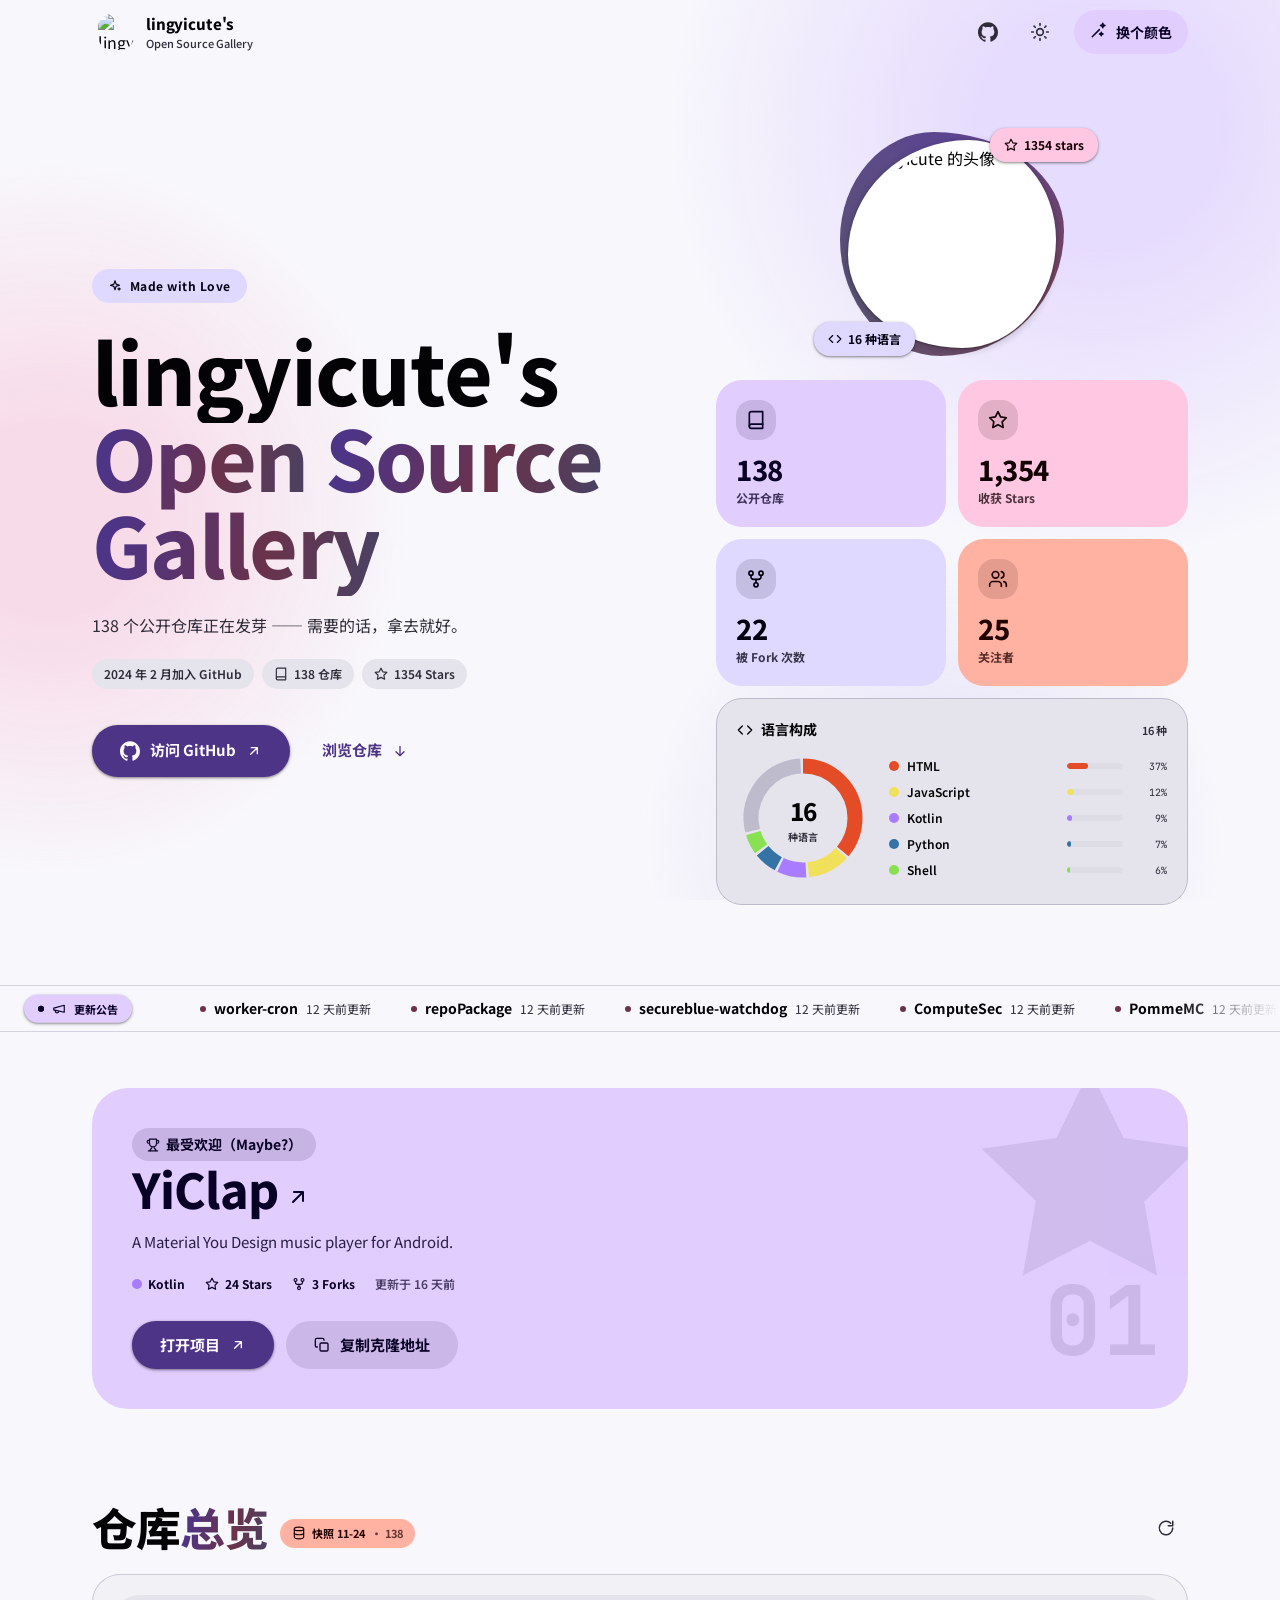
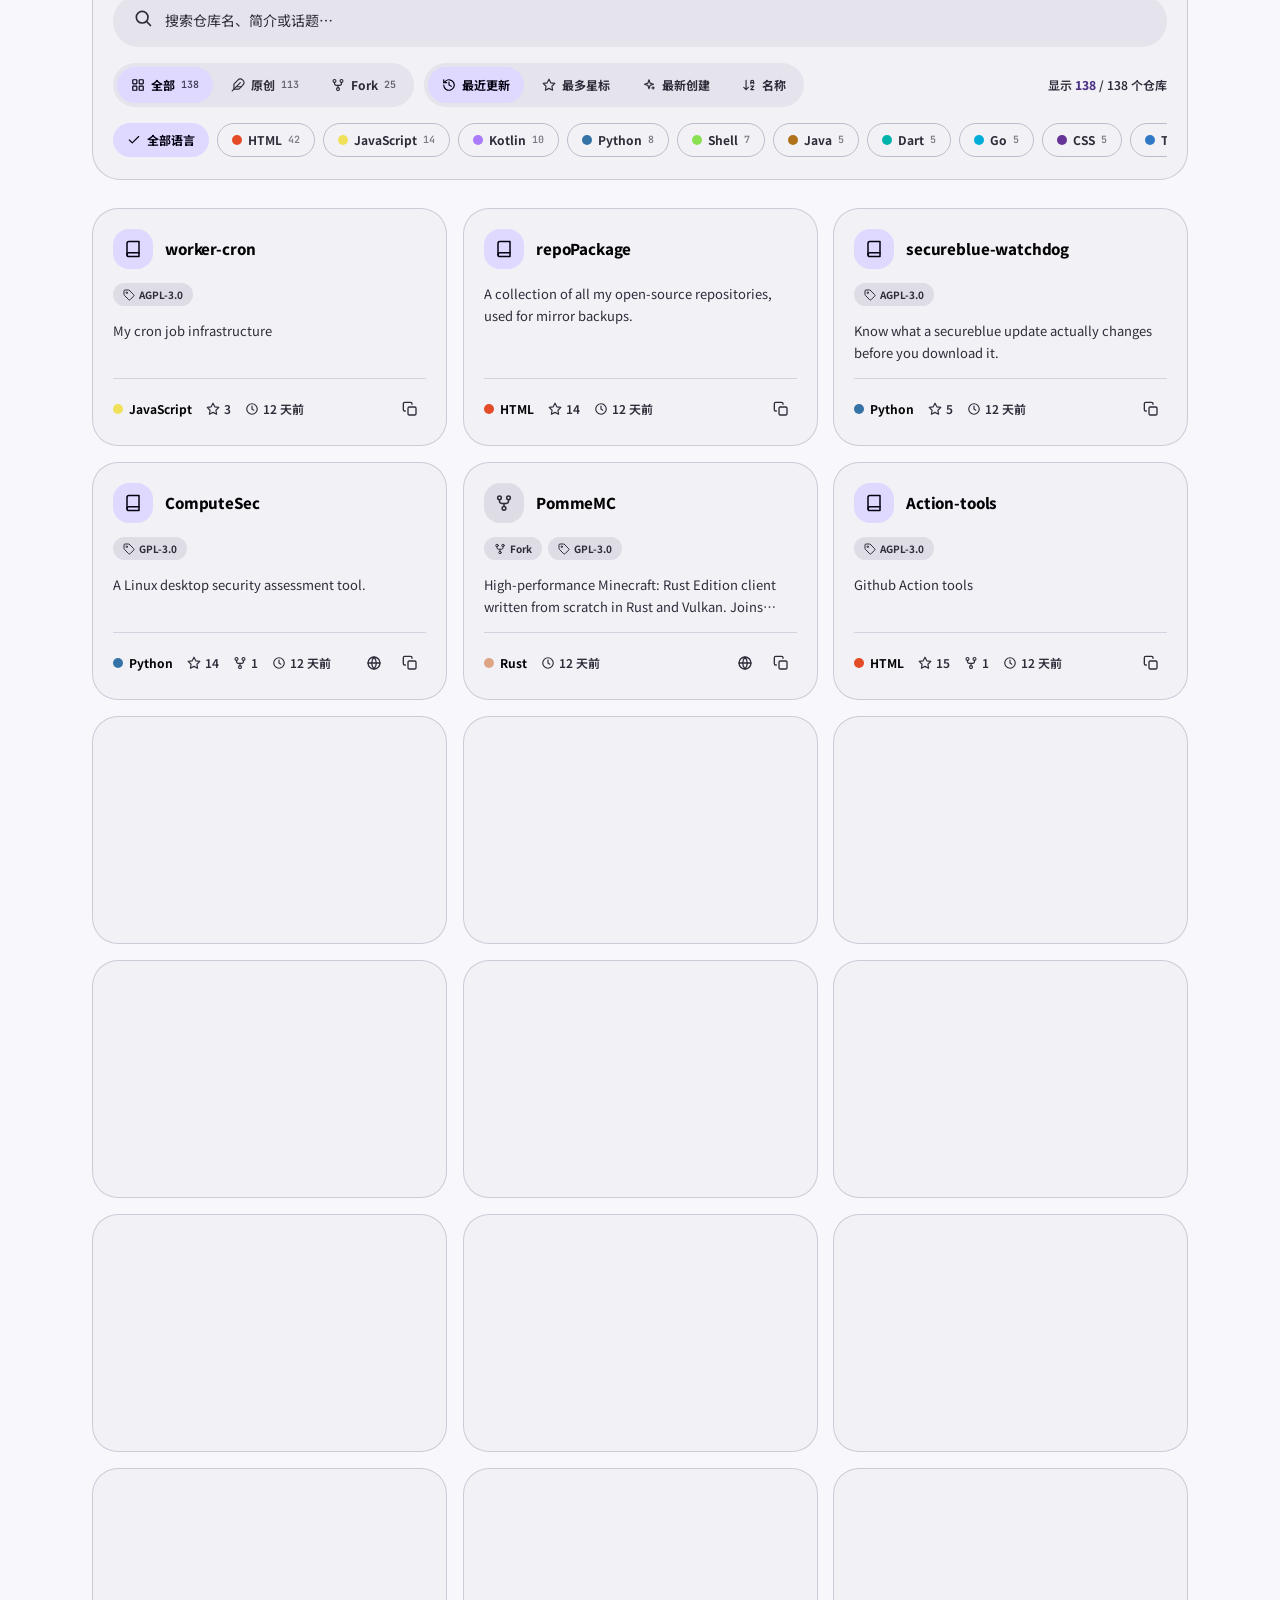
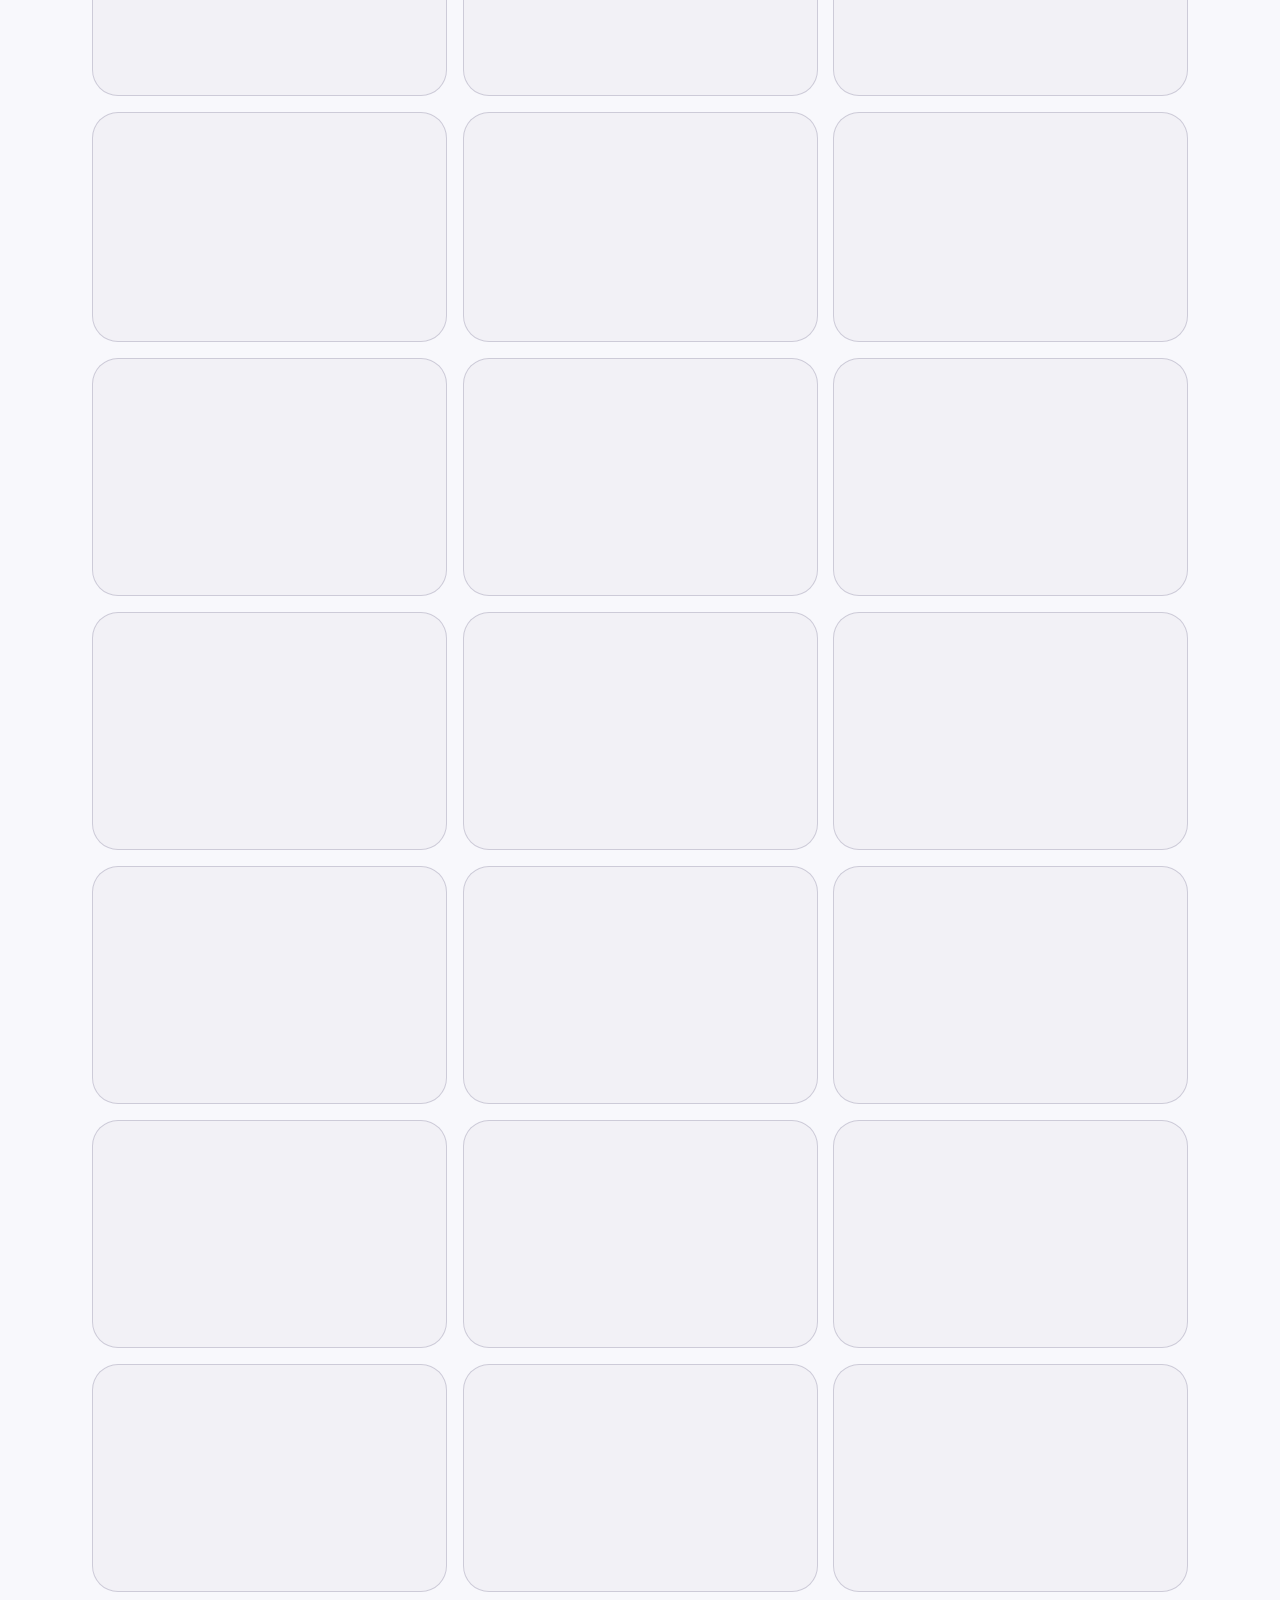
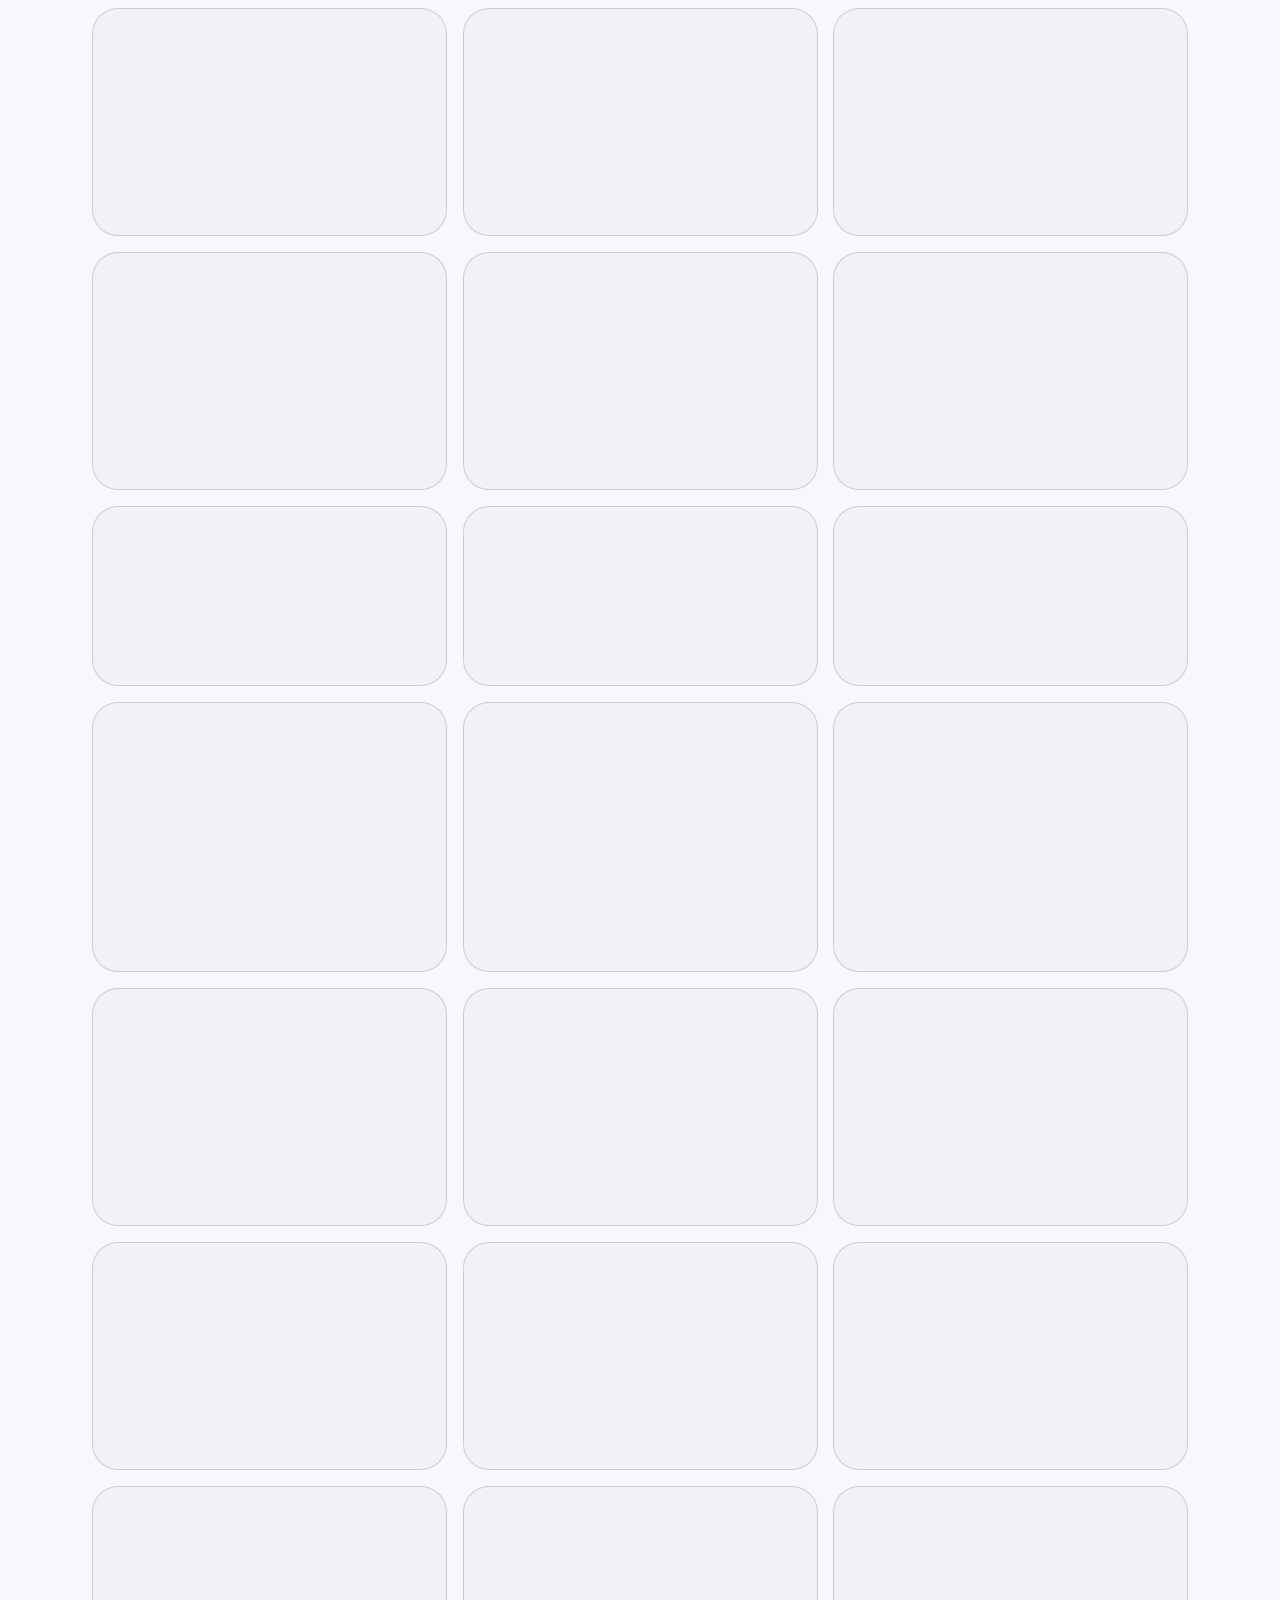
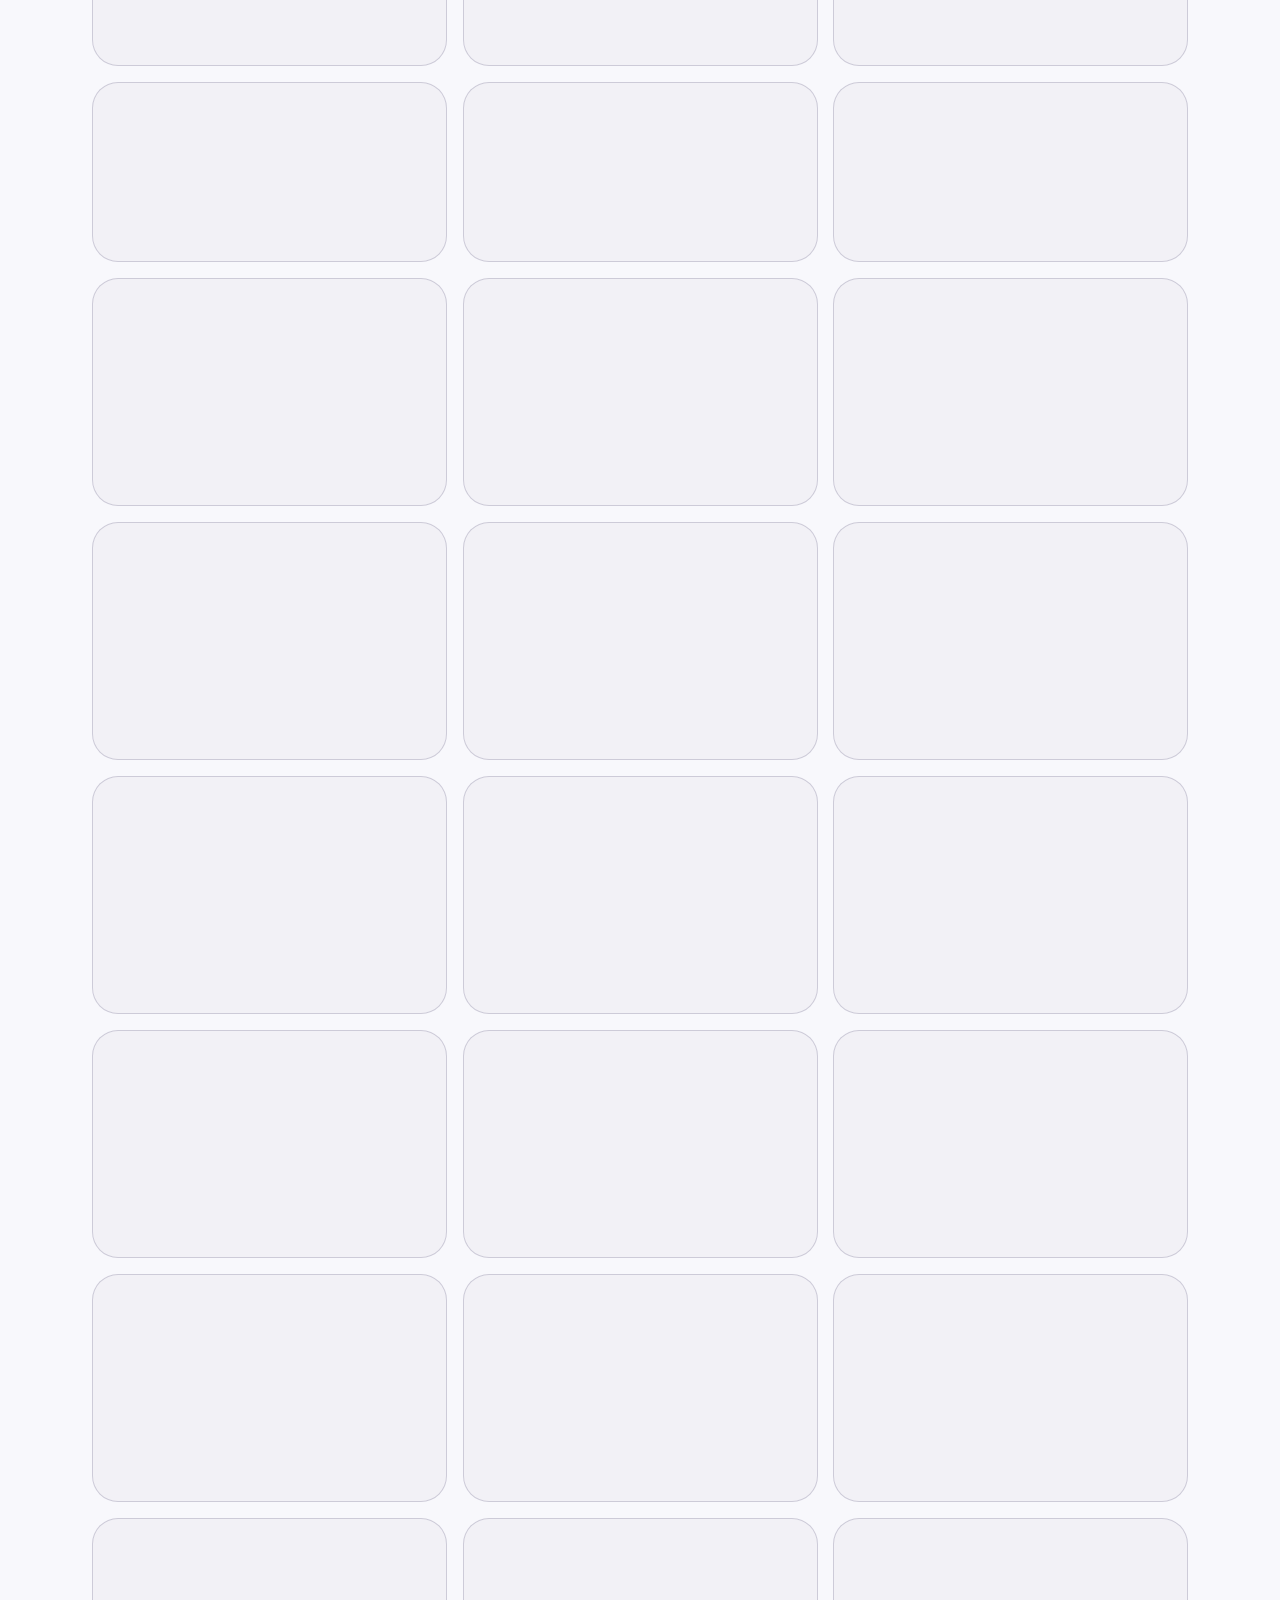
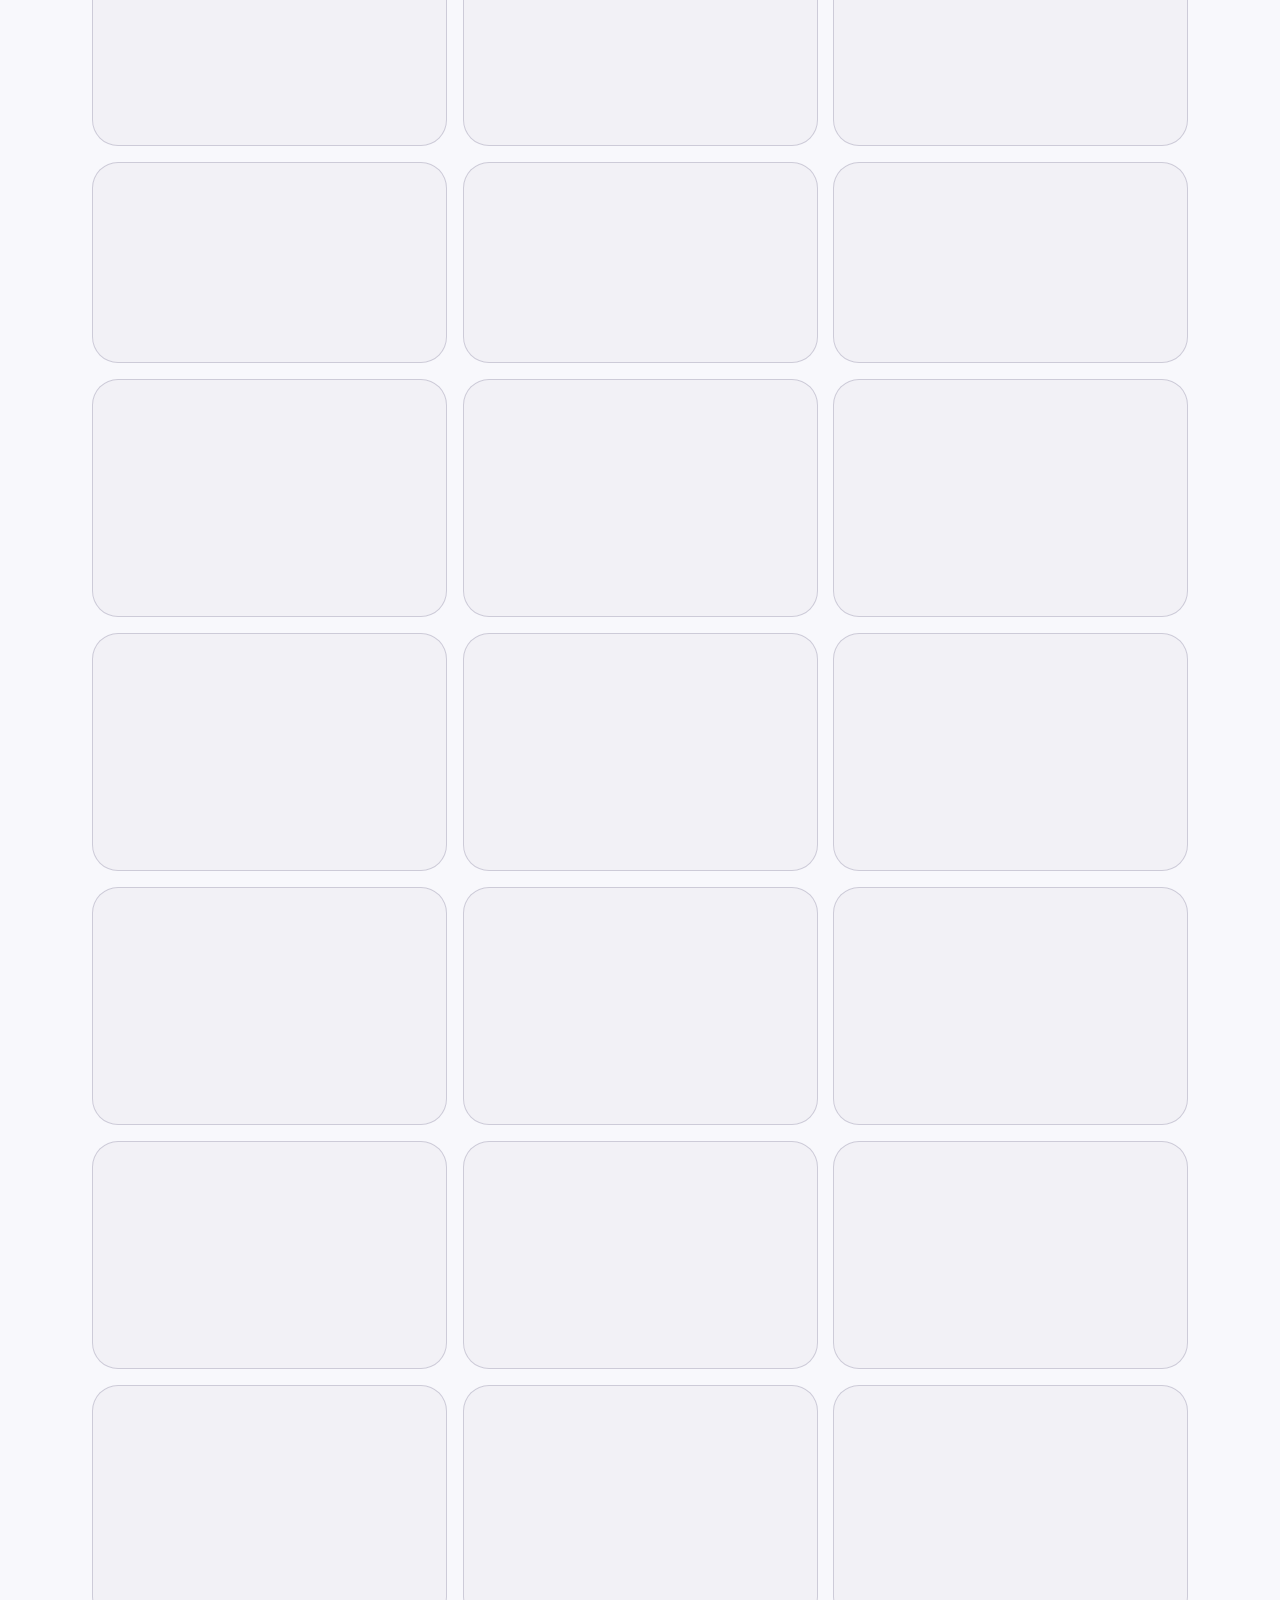
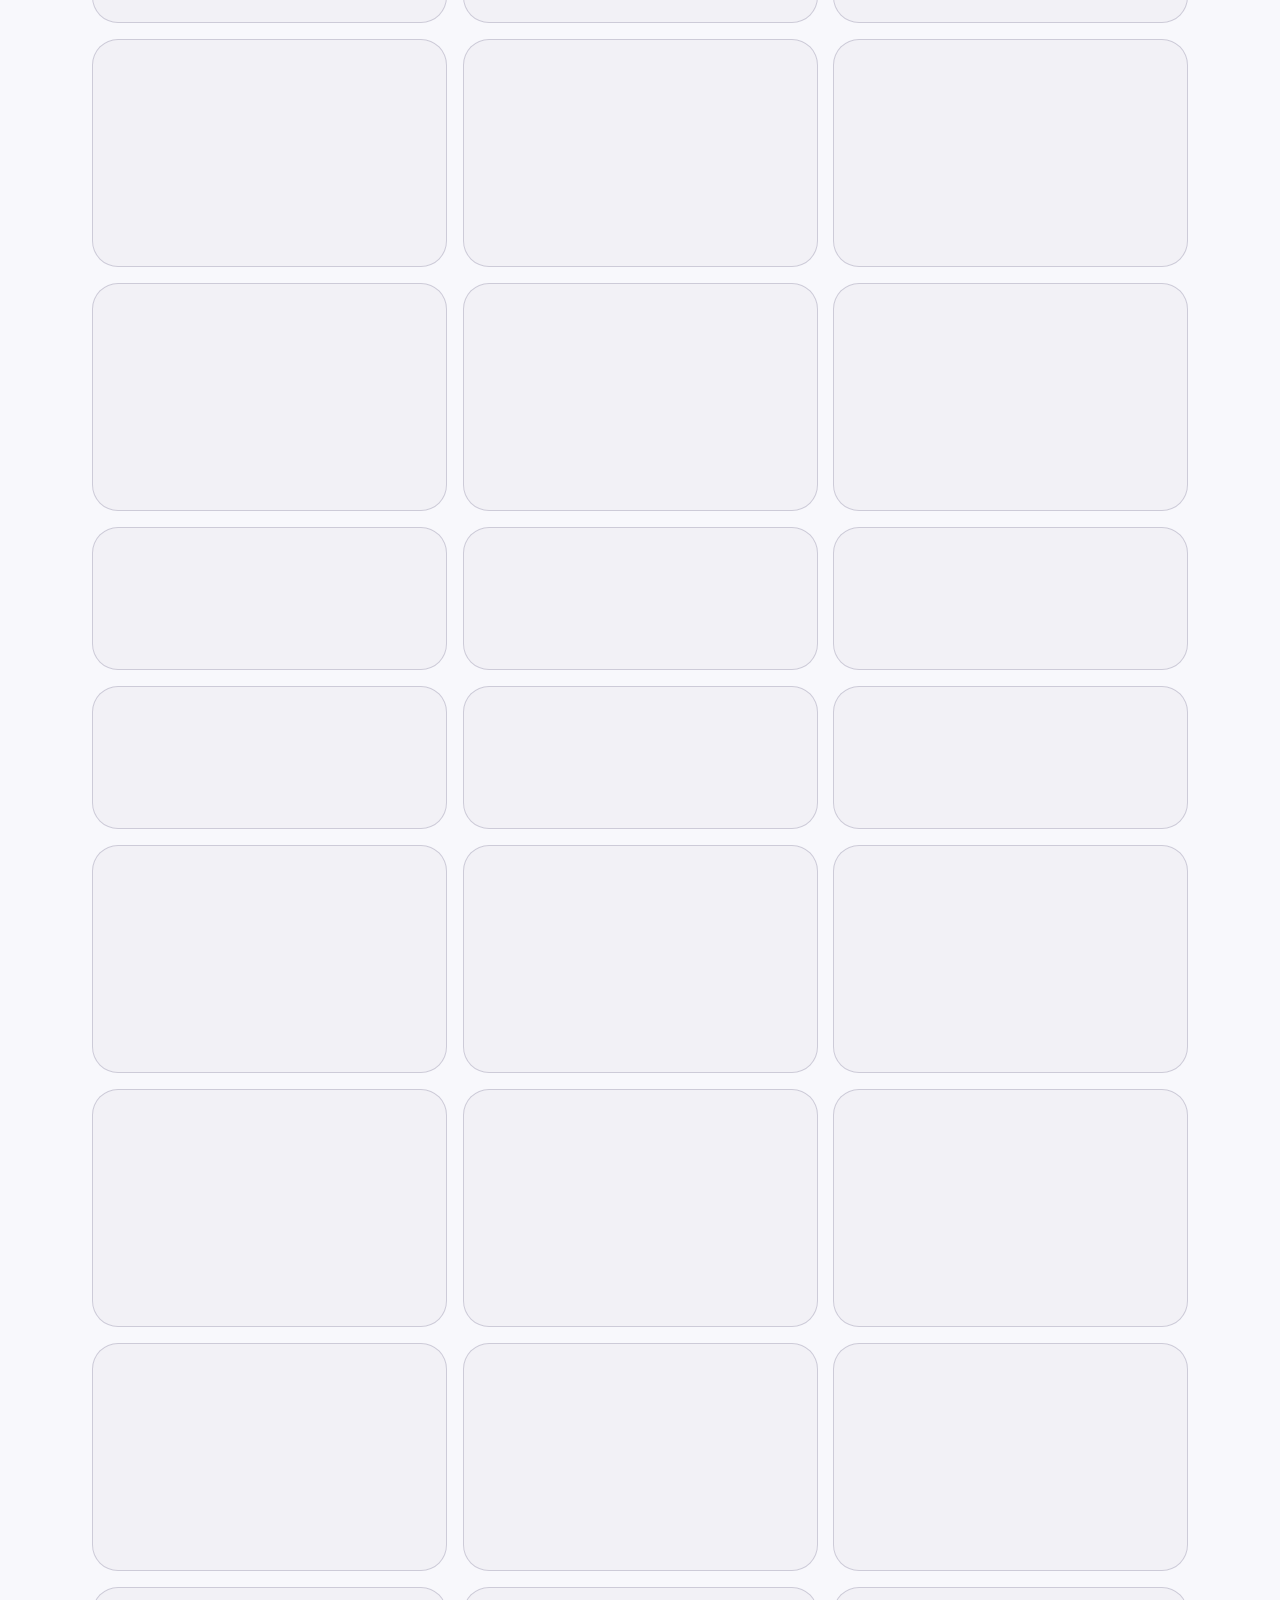
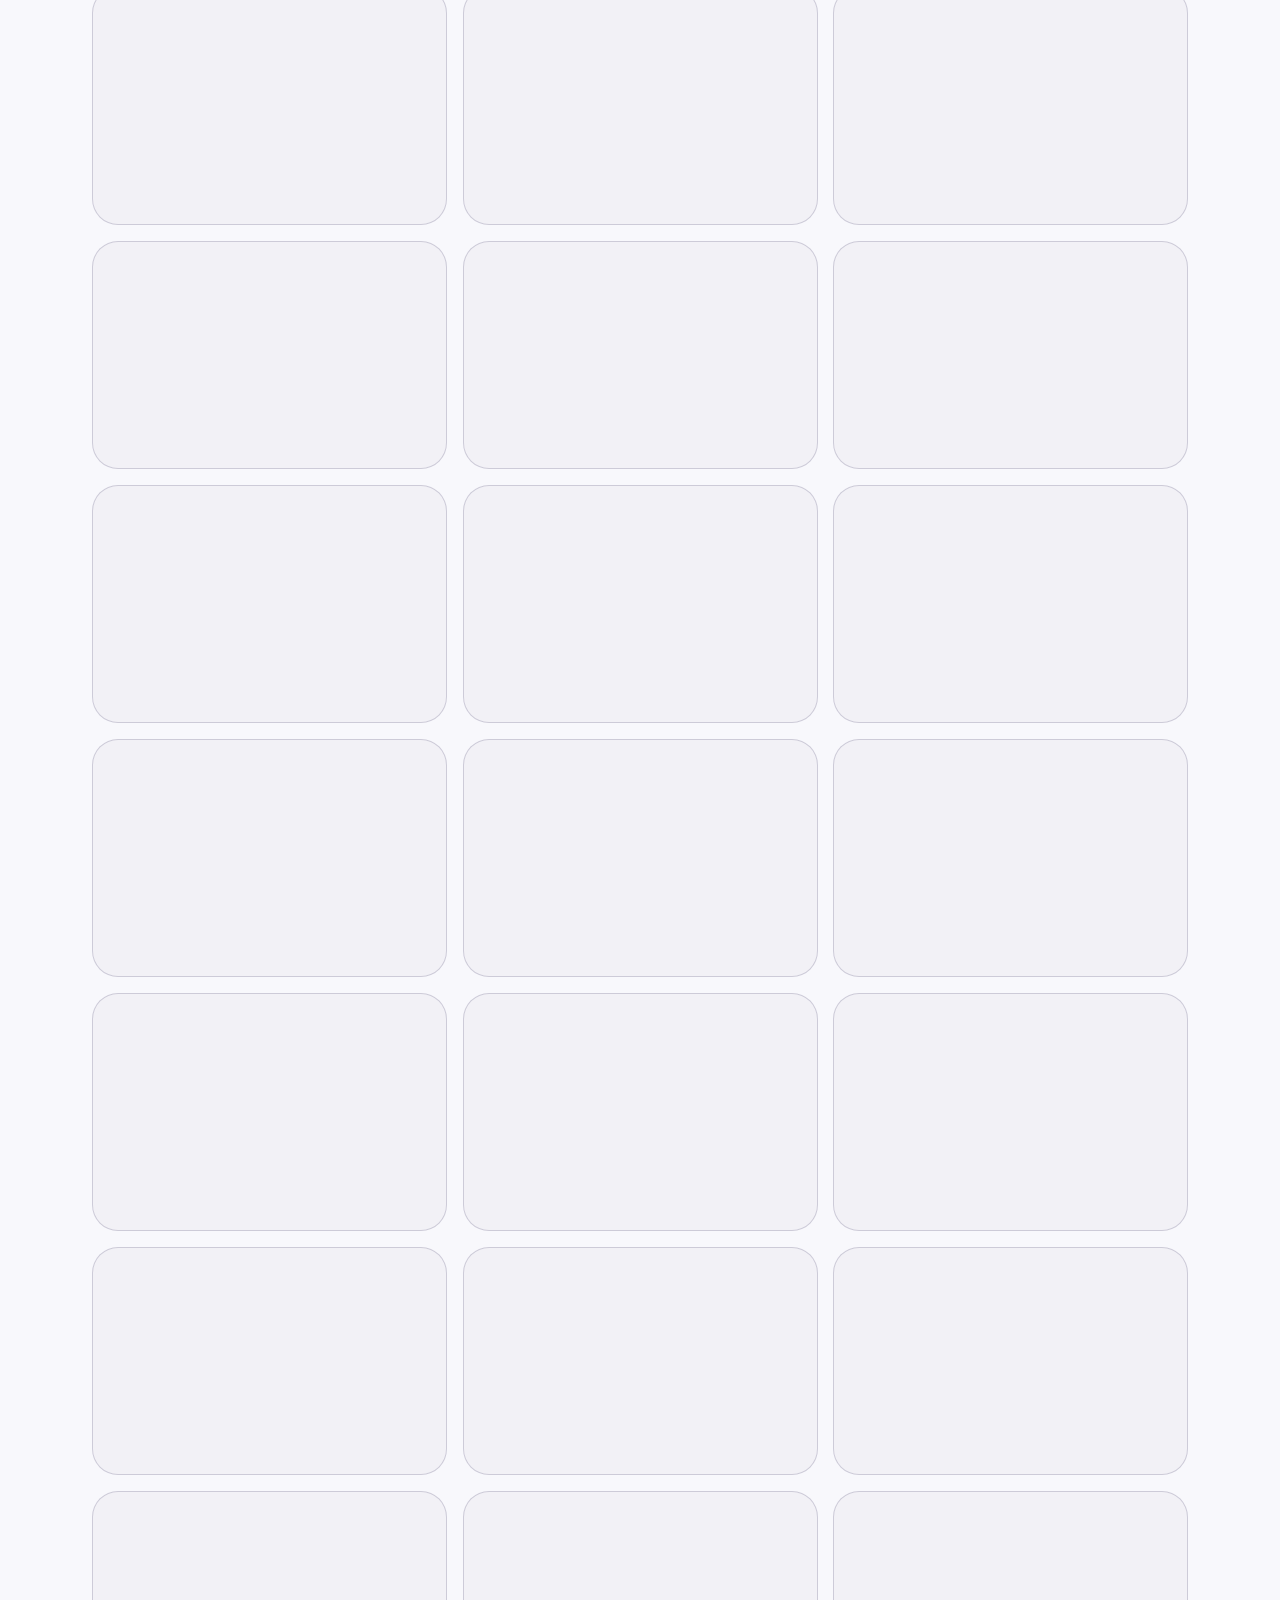
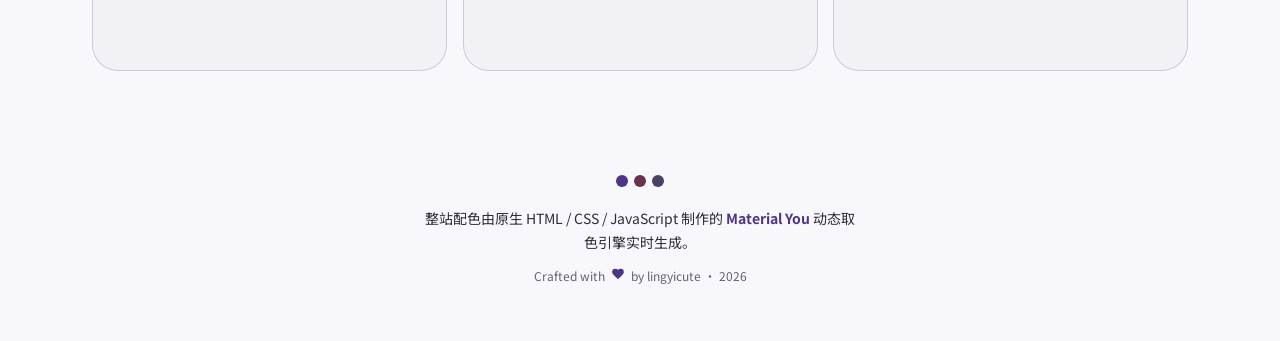
==== commit d35a23a6: "chore: update snapshot database (2026-11-24)" ====
--- a/index.html
+++ b/index.html
@@ -405,14 +405,14 @@
 /* ================================================================
    4 · 内置快照(GitHub 数据兜底)
 ================================================================ */
-/* 2026-11-23 更新 */
+/* 2026-11-24 更新 */
 const USER = {
   "login": "lingyicute",
   "avatar_url": "https://avatars.githubusercontent.com/u/160479206?v=4",
   "html_url": "https://github.com/lingyicute",
   "followers": 25,
   "following": 3,
-  "public_repos": 137,
+  "public_repos": 138,
   "created_at": "2024-02-19T09:32:19Z"
 };
 const SNAP = [
@@ -420,7 +420,7 @@
     "id": 1381061146,
     "name": "worker-cron",
     "description": "My cron job infrastructure",
-    "pushed_at": "2026-11-22T21:13:53Z",
+    "pushed_at": "2026-11-24T02:13:57Z",
     "created_at": "2026-09-22T07:38:56Z",
     "stars": 3,
     "forks": 0,
@@ -429,6 +429,231 @@
     "language": "JavaScript",
     "topics": [],
     "homepage": "",
+    "license": "AGPL-3.0"
+  },
+  {
+    "id": 929393365,
+    "name": "repoPackage",
+    "description": "A collection of all my open-source repositories, used for mirror backups.",
+    "pushed_at": "2026-11-23T16:14:29Z",
+    "created_at": "2025-02-08T12:54:19Z",
+    "stars": 14,
+    "forks": 0,
+    "fork": false,
+    "archived": false,
+    "language": "HTML",
+    "topics": [],
+    "homepage": "",
+    "license": null
+  },
+  {
+    "id": 1372938700,
+    "name": "secureblue-watchdog",
+    "description": "Know what a secureblue update actually changes before you download it.",
+    "pushed_at": "2026-11-23T16:04:43Z",
+    "created_at": "2026-09-16T11:34:02Z",
+    "stars": 5,
+    "forks": 0,
+    "fork": false,
+    "archived": false,
+    "language": "Python",
+    "topics": [],
+    "homepage": "",
+    "license": "AGPL-3.0"
+  },
+  {
+    "id": 932211640,
+    "name": "ComputeSec",
+    "description": "A Linux desktop security assessment tool.",
+    "pushed_at": "2026-11-23T16:02:13Z",
+    "created_at": "2025-02-13T14:54:02Z",
+    "stars": 14,
+    "forks": 1,
+    "fork": false,
+    "archived": false,
+    "language": "Python",
+    "topics": [],
+    "homepage": "s.92li.uk",
+    "license": "GPL-3.0"
+  },
+  {
+    "id": 1468863564,
+    "name": "PommeMC",
+    "description": "High-performance Minecraft: Rust Edition client written from scratch in Rust and Vulkan. Joins vanilla servers 1.20-26.3.",
+    "pushed_at": "2026-11-23T15:56:20Z",
+    "created_at": "2026-11-23T14:20:05Z",
+    "stars": 0,
+    "forks": 0,
+    "fork": true,
+    "archived": false,
+    "language": "Rust",
+    "topics": [],
+    "homepage": "https://discord.gg/ucBA55bHPR",
+    "license": "GPL-3.0"
+  },
+  {
+    "id": 844472398,
+    "name": "Action-tools",
+    "description": "Github Action tools",
+    "pushed_at": "2026-11-23T15:53:07Z",
+    "created_at": "2024-08-19T10:32:39Z",
+    "stars": 15,
+    "forks": 1,
+    "fork": false,
+    "archived": false,
+    "language": "HTML",
+    "topics": [],
+    "homepage": null,
+    "license": "AGPL-3.0"
+  },
+  {
+    "id": 1418293511,
+    "name": "chromium-build",
+    "description": null,
+    "pushed_at": "2026-11-23T14:35:01Z",
+    "created_at": "2026-10-14T03:09:13Z",
+    "stars": 2,
+    "forks": 0,
+    "fork": false,
+    "archived": false,
+    "language": "Python",
+    "topics": [],
+    "homepage": null,
+    "license": "AGPL-3.0"
+  },
+  {
+    "id": 945261249,
+    "name": "ProxyEverything",
+    "description": "基于 Cloudflare Workers 的实验性通用网页反向代理",
+    "pushed_at": "2026-11-23T14:28:31Z",
+    "created_at": "2025-03-09T02:38:22Z",
+    "stars": 15,
+    "forks": 0,
+    "fork": false,
+    "archived": false,
+    "language": "JavaScript",
+    "topics": [],
+    "homepage": "",
+    "license": "AGPL-3.0"
+  },
+  {
+    "id": 1411124261,
+    "name": "YiRenju",
+    "description": "H5 Renju with an AI I Built from Scratch",
+    "pushed_at": "2026-11-23T13:46:34Z",
+    "created_at": "2026-10-09T01:12:24Z",
+    "stars": 2,
+    "forks": 1,
+    "fork": false,
+    "archived": false,
+    "language": "HTML",
+    "topics": [],
+    "homepage": "https://renju.92li.uk",
+    "license": "AGPL-3.0"
+  },
+  {
+    "id": 849802276,
+    "name": "YiTate",
+    "description": "An FOSS app to control the screen orientation.",
+    "pushed_at": "2026-11-23T13:45:51Z",
+    "created_at": "2024-08-30T09:23:05Z",
+    "stars": 17,
+    "forks": 0,
+    "fork": false,
+    "archived": false,
+    "language": "HTML",
+    "topics": [],
+    "homepage": "yitate.92li.uk",
+    "license": "GPL-3.0"
+  },
+  {
+    "id": 937147400,
+    "name": "YiPuzzles",
+    "description": "A clean, lightweight, and privacy-first 2048 puzzle game.",
+    "pushed_at": "2026-11-23T13:08:05Z",
+    "created_at": "2025-02-22T12:59:31Z",
+    "stars": 13,
+    "forks": 0,
+    "fork": false,
+    "archived": false,
+    "language": "Java",
+    "topics": [],
+    "homepage": "https://2048.92li.uk/",
+    "license": "GPL-3.0"
+  },
+  {
+    "id": 1366217646,
+    "name": "MusicDatabase",
+    "description": "QQ & Netease Music Archive",
+    "pushed_at": "2026-11-23T12:54:15Z",
+    "created_at": "2026-09-11T13:53:15Z",
+    "stars": 5,
+    "forks": 1,
+    "fork": false,
+    "archived": false,
+    "language": "Python",
+    "topics": [],
+    "homepage": "",
+    "license": null
+  },
+  {
+    "id": 1468739921,
+    "name": "gkd",
+    "description": "基于无障碍，高级选择器，订阅规则的自定义屏幕点击安卓应用 | An Android APP with custom screen tapping based on Accessibility, Advanced Selectors, and Subscription Rules",
+    "pushed_at": "2026-11-23T12:34:35Z",
+    "created_at": "2026-11-23T12:32:30Z",
+    "stars": 0,
+    "forks": 0,
+    "fork": true,
+    "archived": false,
+    "language": "Kotlin",
+    "topics": [],
+    "homepage": "https://gkd.li",
+    "license": "GPL-3.0"
+  },
+  {
+    "id": 1353582733,
+    "name": "electron-wrapper",
+    "description": null,
+    "pushed_at": "2026-11-23T12:12:33Z",
+    "created_at": "2026-09-01T13:06:43Z",
+    "stars": 4,
+    "forks": 0,
+    "fork": false,
+    "archived": false,
+    "language": "JavaScript",
+    "topics": [],
+    "homepage": null,
+    "license": "AGPL-3.0"
+  },
+  {
+    "id": 1468660828,
+    "name": "localsend",
+    "description": "An open-source cross-platform alternative to AirDrop",
+    "pushed_at": "2026-11-23T11:21:04Z",
+    "created_at": "2026-11-23T11:17:36Z",
+    "stars": 0,
+    "forks": 0,
+    "fork": true,
+    "archived": false,
+    "language": "Dart",
+    "topics": [],
+    "homepage": "https://localsend.org",
+    "license": "Apache-2.0"
+  },
+  {
+    "id": 865971007,
+    "name": "repoGallery",
+    "description": "My Open Source Repo Gallery",
+    "pushed_at": "2026-11-22T21:23:31Z",
+    "created_at": "2024-10-01T12:34:12Z",
+    "stars": 13,
+    "forks": 0,
+    "fork": false,
+    "archived": false,
+    "language": "HTML",
+    "topics": [],
+    "homepage": "opensource.92li.uk",
     "license": "AGPL-3.0"
   },
   {
@@ -445,36 +670,6 @@
     "topics": [],
     "homepage": "https://gogs.io",
     "license": "MIT"
-  },
-  {
-    "id": 1366217646,
-    "name": "MusicDatabase",
-    "description": "QQ & Netease Music Archive",
-    "pushed_at": "2026-11-22T15:35:44Z",
-    "created_at": "2026-09-11T13:53:15Z",
-    "stars": 5,
-    "forks": 1,
-    "fork": false,
-    "archived": false,
-    "language": "Python",
-    "topics": [],
-    "homepage": "",
-    "license": null
-  },
-  {
-    "id": 929393365,
-    "name": "repoPackage",
-    "description": "A collection of all my open-source repositories, used for mirror backups.",
-    "pushed_at": "2026-11-22T13:43:27Z",
-    "created_at": "2025-02-08T12:54:19Z",
-    "stars": 14,
-    "forks": 0,
-    "fork": false,
-    "archived": false,
-    "language": "HTML",
-    "topics": [],
-    "homepage": "",
-    "license": null
   },
   {
     "id": 1407515087,
@@ -492,21 +687,6 @@
     "license": "AGPL-3.0"
   },
   {
-    "id": 937147400,
-    "name": "YiPuzzles",
-    "description": "A clean, lightweight, and privacy-first 2048 puzzle game.",
-    "pushed_at": "2026-11-22T13:23:02Z",
-    "created_at": "2025-02-22T12:59:31Z",
-    "stars": 13,
-    "forks": 0,
-    "fork": false,
-    "archived": false,
-    "language": "Java",
-    "topics": [],
-    "homepage": "https://2048.92li.uk/",
-    "license": "GPL-3.0"
-  },
-  {
     "id": 868724660,
     "name": "lingyicute",
     "description": "Config files for my profile.",
@@ -539,96 +719,6 @@
     "license": "AGPL-3.0"
   },
   {
-    "id": 1418293511,
-    "name": "chromium-build",
-    "description": null,
-    "pushed_at": "2026-11-22T11:06:12Z",
-    "created_at": "2026-10-14T03:09:13Z",
-    "stars": 2,
-    "forks": 0,
-    "fork": false,
-    "archived": false,
-    "language": "Python",
-    "topics": [],
-    "homepage": null,
-    "license": "AGPL-3.0"
-  },
-  {
-    "id": 849802276,
-    "name": "YiTate",
-    "description": "An FOSS app to control the screen orientation.",
-    "pushed_at": "2026-11-22T10:50:01Z",
-    "created_at": "2024-08-30T09:23:05Z",
-    "stars": 17,
-    "forks": 0,
-    "fork": false,
-    "archived": false,
-    "language": "HTML",
-    "topics": [],
-    "homepage": "yitate.92li.uk",
-    "license": "GPL-3.0"
-  },
-  {
-    "id": 932211640,
-    "name": "ComputeSec",
-    "description": "A Linux desktop security assessment tool.",
-    "pushed_at": "2026-11-22T10:40:14Z",
-    "created_at": "2025-02-13T14:54:02Z",
-    "stars": 14,
-    "forks": 1,
-    "fork": false,
-    "archived": false,
-    "language": "Python",
-    "topics": [],
-    "homepage": "s.92li.uk",
-    "license": "GPL-3.0"
-  },
-  {
-    "id": 1411124261,
-    "name": "YiRenju",
-    "description": "H5 Renju with an AI I Built from Scratch",
-    "pushed_at": "2026-11-22T10:32:36Z",
-    "created_at": "2026-10-09T01:12:24Z",
-    "stars": 2,
-    "forks": 1,
-    "fork": false,
-    "archived": false,
-    "language": "HTML",
-    "topics": [],
-    "homepage": "https://renju.92li.uk",
-    "license": "AGPL-3.0"
-  },
-  {
-    "id": 945261249,
-    "name": "ProxyEverything",
-    "description": "基于 Cloudflare Workers 的实验性通用网页反向代理",
-    "pushed_at": "2026-11-22T09:58:05Z",
-    "created_at": "2025-03-09T02:38:22Z",
-    "stars": 15,
-    "forks": 0,
-    "fork": false,
-    "archived": false,
-    "language": "JavaScript",
-    "topics": [],
-    "homepage": "",
-    "license": "AGPL-3.0"
-  },
-  {
-    "id": 1372938700,
-    "name": "secureblue-watchdog",
-    "description": "Know what a secureblue update actually changes before you download it.",
-    "pushed_at": "2026-11-22T09:42:07Z",
-    "created_at": "2026-09-16T11:34:02Z",
-    "stars": 5,
-    "forks": 0,
-    "fork": false,
-    "archived": false,
-    "language": "Python",
-    "topics": [],
-    "homepage": "",
-    "license": "AGPL-3.0"
-  },
-  {
     "id": 924111626,
     "name": "Diffchecker",
     "description": "H5 Text, Image & Excel Diff Tool",
@@ -747,21 +837,6 @@
     "topics": [],
     "homepage": null,
     "license": null
-  },
-  {
-    "id": 865971007,
-    "name": "repoGallery",
-    "description": "My Open Source Repo Gallery",
-    "pushed_at": "2026-11-22T04:00:20Z",
-    "created_at": "2024-10-01T12:34:12Z",
-    "stars": 13,
-    "forks": 0,
-    "fork": false,
-    "archived": false,
-    "language": "HTML",
-    "topics": [],
-    "homepage": "opensource.92li.uk",
-    "license": "AGPL-3.0"
   },
   {
     "id": 863466064,
@@ -1409,21 +1484,6 @@
     "license": "AGPL-3.0"
   },
   {
-    "id": 1353582733,
-    "name": "electron-wrapper",
-    "description": null,
-    "pushed_at": "2026-11-19T12:15:44Z",
-    "created_at": "2026-09-01T13:06:43Z",
-    "stars": 4,
-    "forks": 0,
-    "fork": false,
-    "archived": false,
-    "language": "JavaScript",
-    "topics": [],
-    "homepage": null,
-    "license": "AGPL-3.0"
-  },
-  {
     "id": 1344453018,
     "name": "continuwuity-config",
     "description": null,
@@ -2084,21 +2144,6 @@
     "license": "AGPL-3.0"
   },
   {
-    "id": 844472398,
-    "name": "Action-tools",
-    "description": "Github Action tools",
-    "pushed_at": "2026-11-19T12:11:45Z",
-    "created_at": "2024-08-19T10:32:39Z",
-    "stars": 15,
-    "forks": 1,
-    "fork": false,
-    "archived": false,
-    "language": "HTML",
-    "topics": [],
-    "homepage": null,
-    "license": "AGPL-3.0"
-  },
-  {
     "id": 785556087,
     "name": "QR-Code-Generator",
     "description": "Material You QR Code Generator",
@@ -2264,21 +2309,6 @@
     "license": "AGPL-3.0"
   },
   {
-    "id": 1457622496,
-    "name": "LibExclaveCore",
-    "description": null,
-    "pushed_at": "2026-11-19T12:10:59Z",
-    "created_at": "2026-11-14T10:10:59Z",
-    "stars": 0,
-    "forks": 0,
-    "fork": true,
-    "archived": false,
-    "language": "Go",
-    "topics": [],
-    "homepage": "",
-    "license": "GPL-3.0"
-  },
-  {
     "id": 1413129108,
     "name": "YiQi",
     "description": "H5 Go",
@@ -2352,21 +2382,6 @@
     "topics": [],
     "homepage": "https://hf.92li.uk",
     "license": "GPL-3.0"
-  },
-  {
-    "id": 1457749761,
-    "name": "sing-box-for-android",
-    "description": "Android client for sing-box",
-    "pushed_at": "2026-11-14T06:17:06Z",
-    "created_at": "2026-11-14T12:51:52Z",
-    "stars": 0,
-    "forks": 0,
-    "fork": true,
-    "archived": false,
-    "language": null,
-    "topics": [],
-    "homepage": "",
-    "license": "NOASSERTION"
   },
   {
     "id": 1383492999,
@@ -3107,10 +3122,10 @@
   const key = DATA.source + ':' + DATA.repos.length;
   if (key === lastSourceKey) return;
   lastSourceKey = key;
-  const m = { live: ['实时数据', 'ter-c', 'radio'], mirror: ['镜像 + 快照', 'sec-c', 'cloudoff'], snapshot: ['快照 11-23', 'err-c', 'database'] }[DATA.source];
+  const m = { live: ['实时数据', 'ter-c', 'radio'], mirror: ['镜像 + 快照', 'sec-c', 'cloudoff'], snapshot: ['快照 11-24', 'err-c', 'database'] }[DATA.source];
   const c = $('#srcChip');
   c.className = 'src-chip ' + m[1];
-  c.title = DATA.source === 'mirror' ? '镜像计数；用户资料和已知仓库元数据来自 2026-11-23 快照，新增仓库类型未知' : DATA.source === 'snapshot' ? '离线快照：2026-11-23，非实时数据' : 'GitHub API 数据';
+  c.title = DATA.source === 'mirror' ? '镜像计数；用户资料和已知仓库元数据来自 2026-11-24 快照，新增仓库类型未知' : DATA.source === 'snapshot' ? '离线快照：2026-11-24，非实时数据' : 'GitHub API 数据';
   c.innerHTML = ic(m[2], 14) + ' ' + m[0] + ' <span class="n">· ' + DATA.repos.length + '</span>';
 }
 
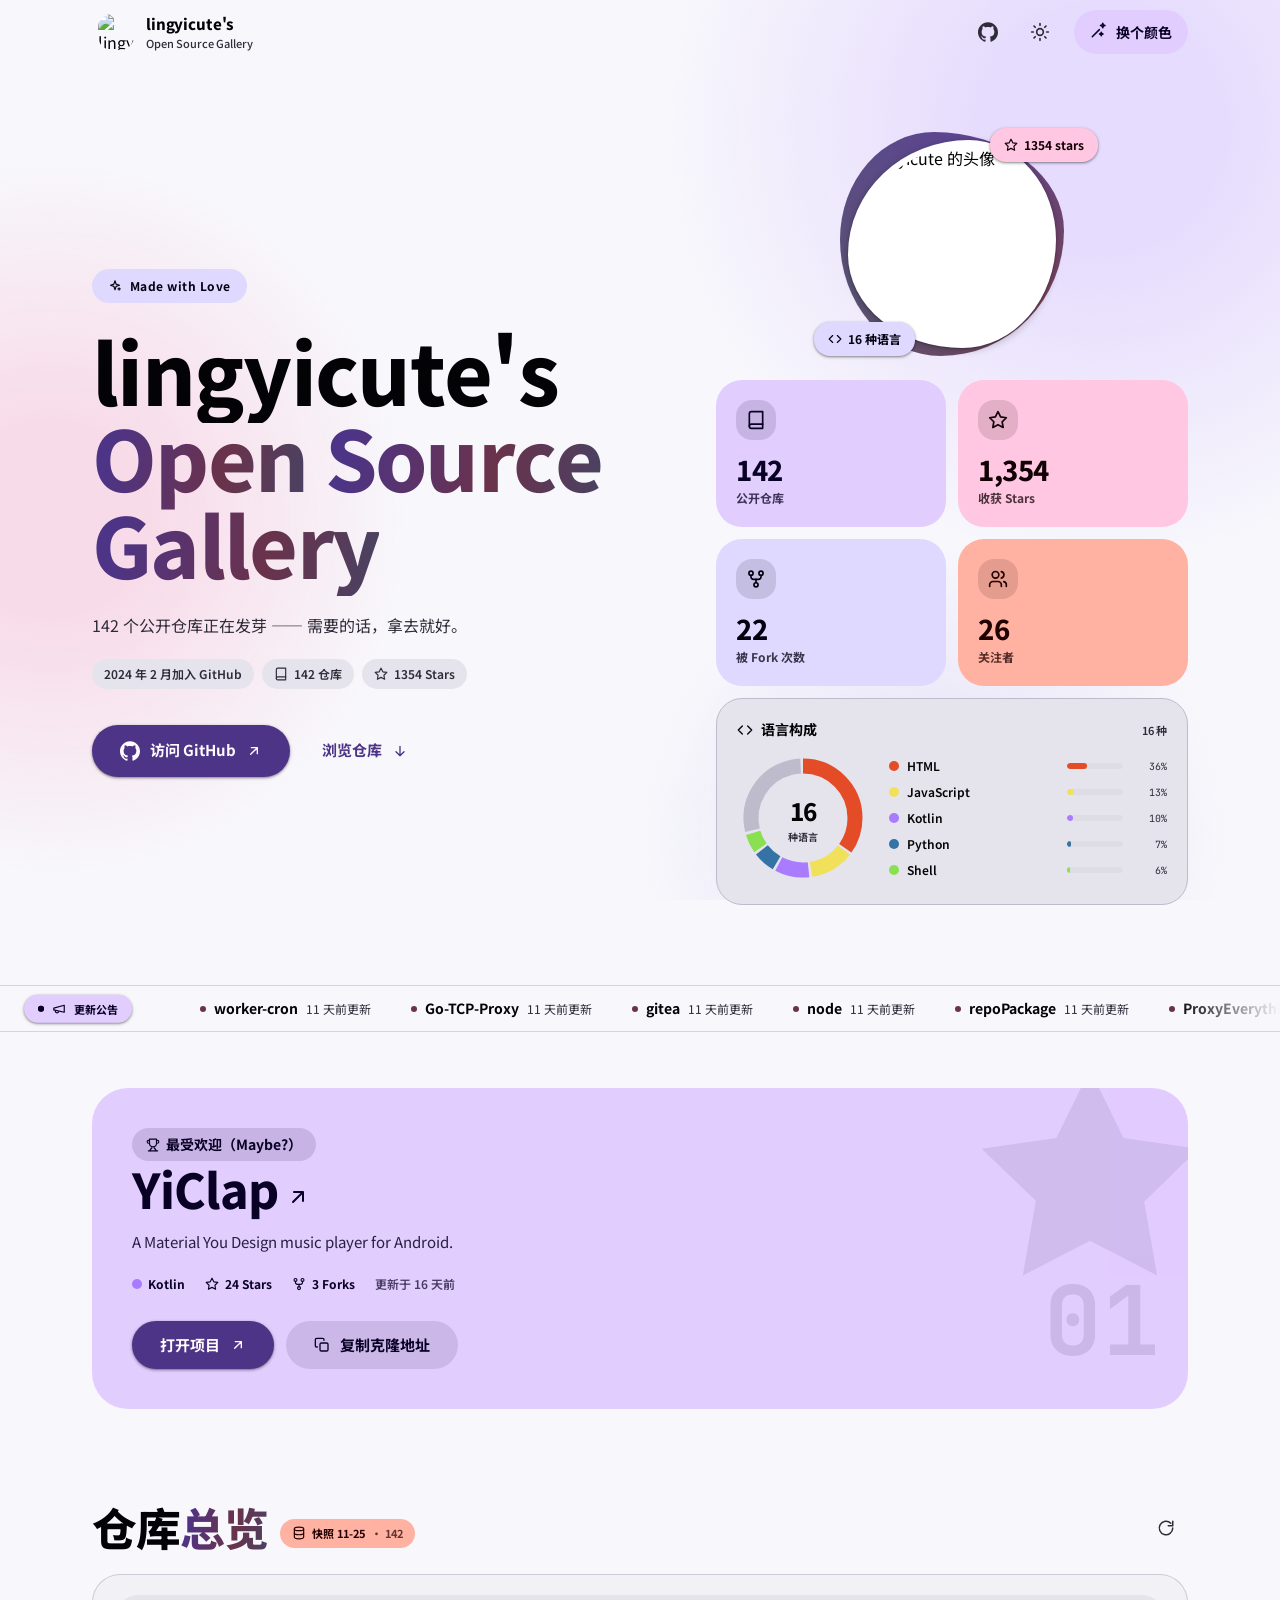
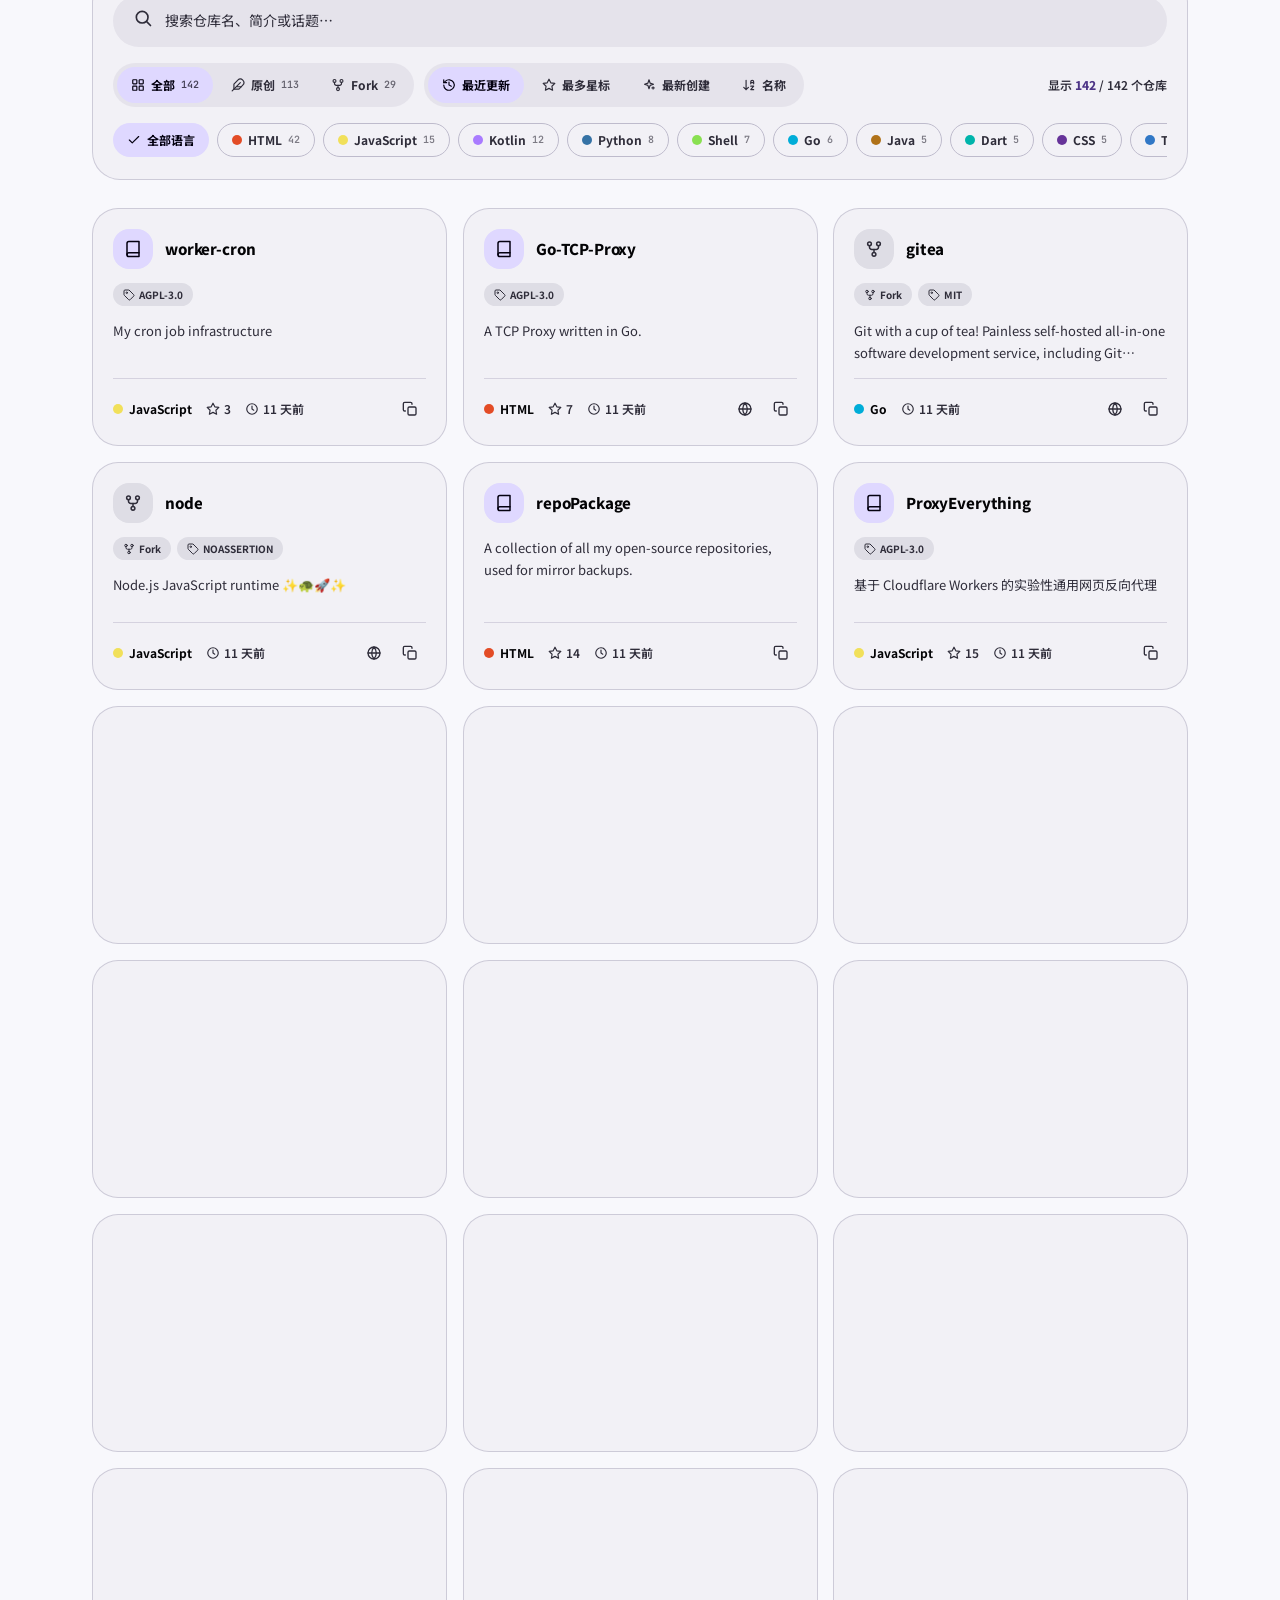
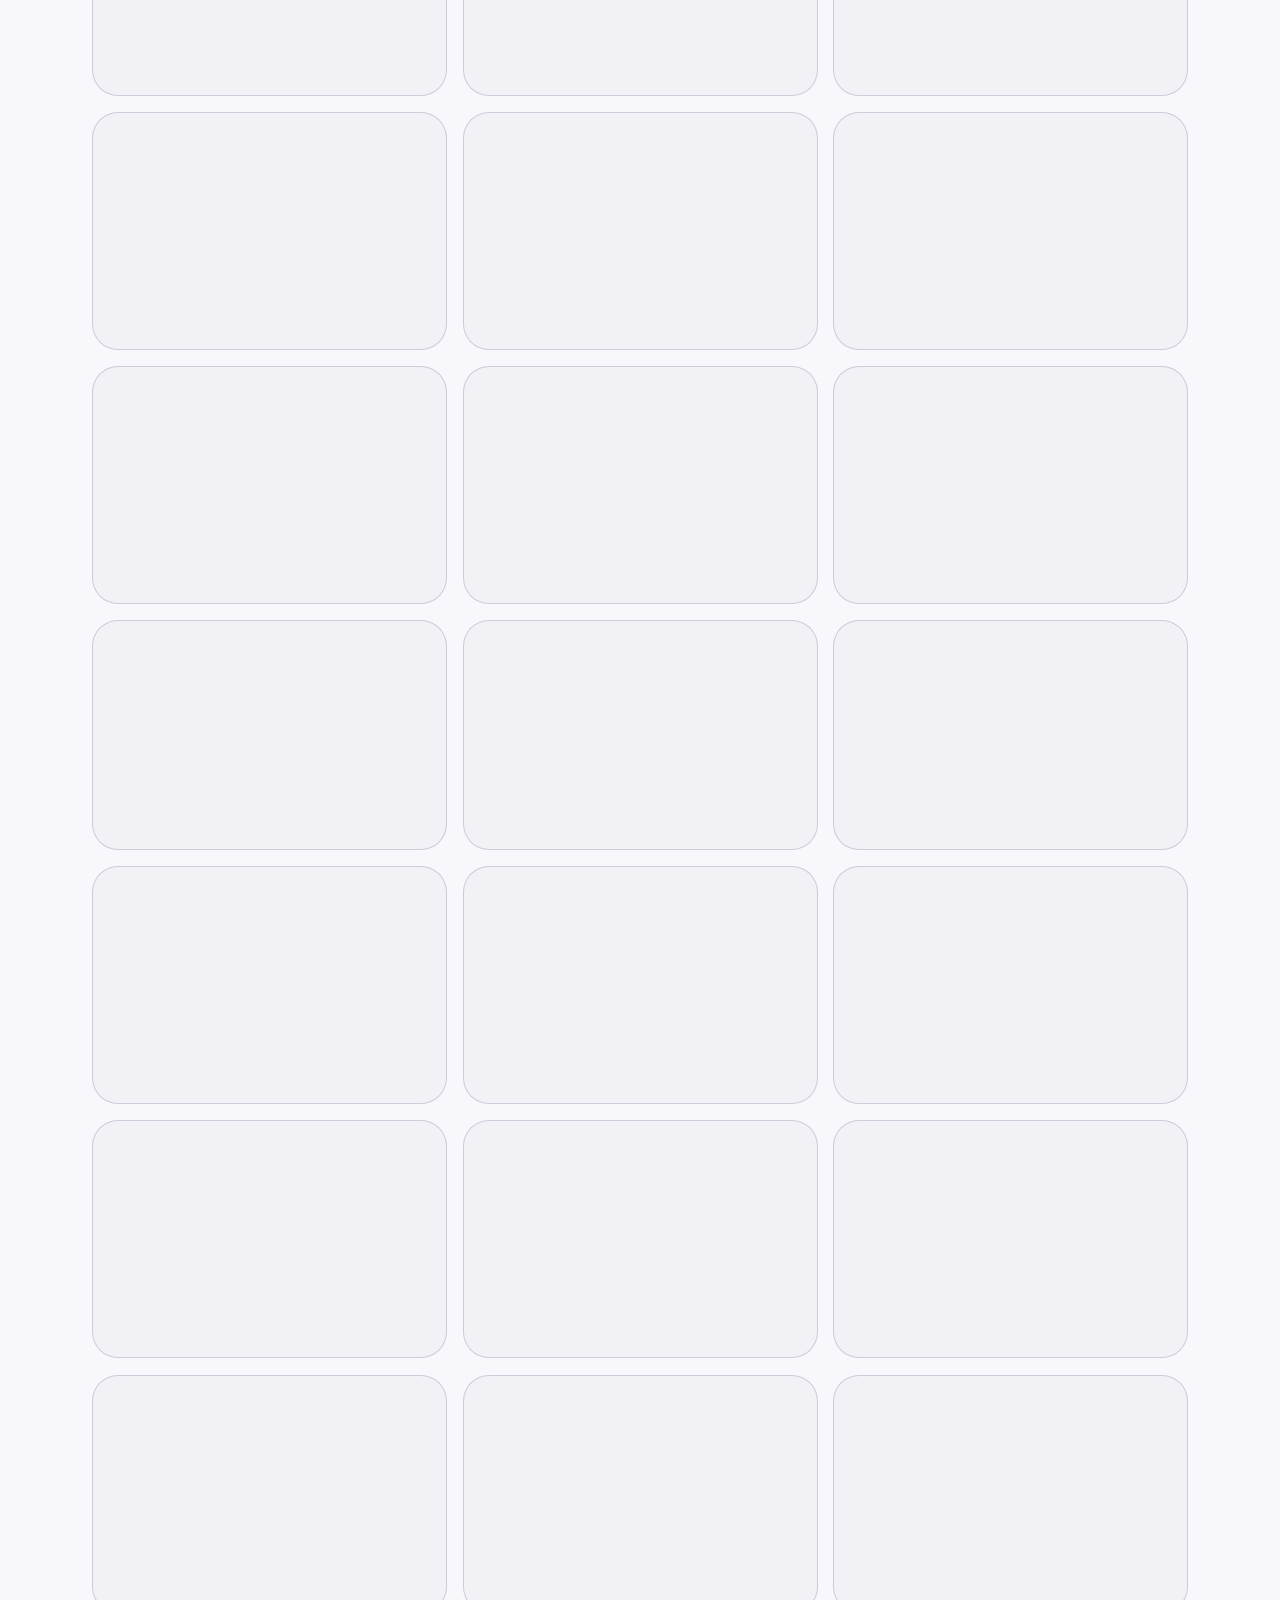
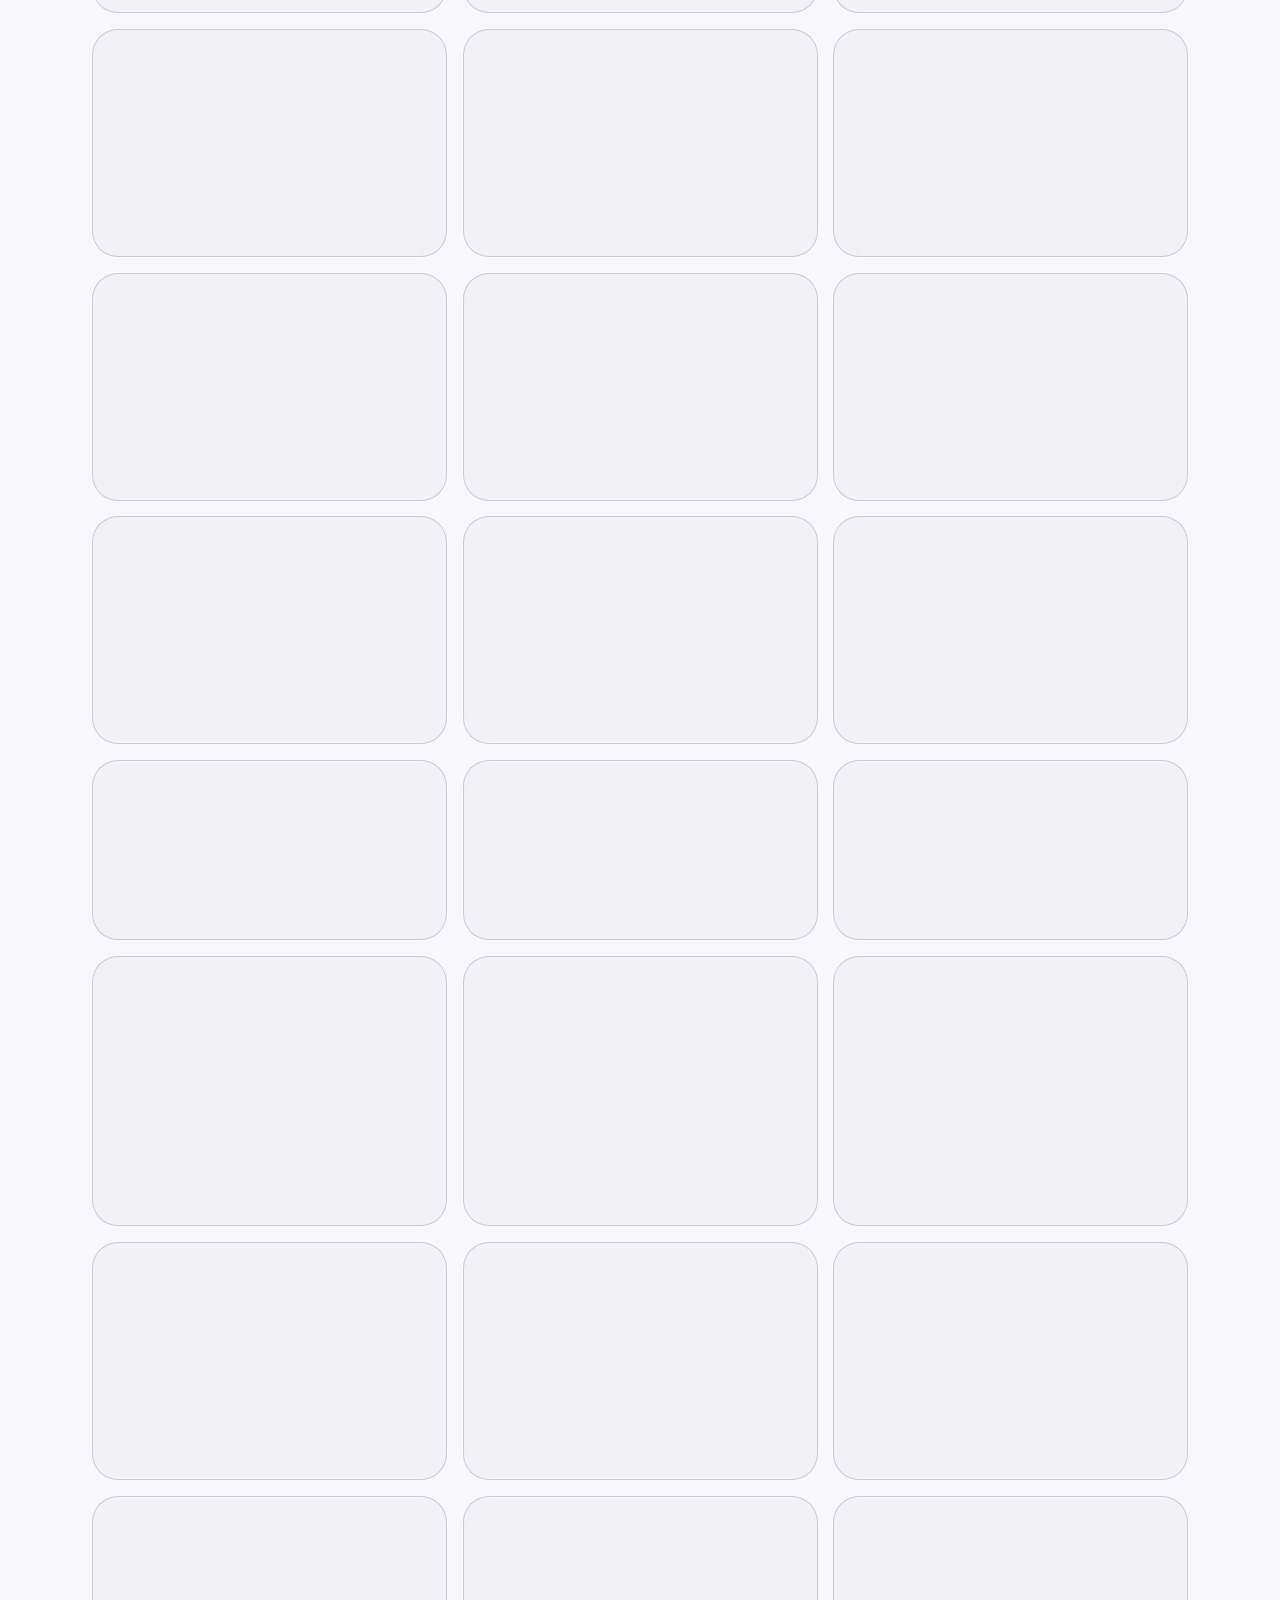
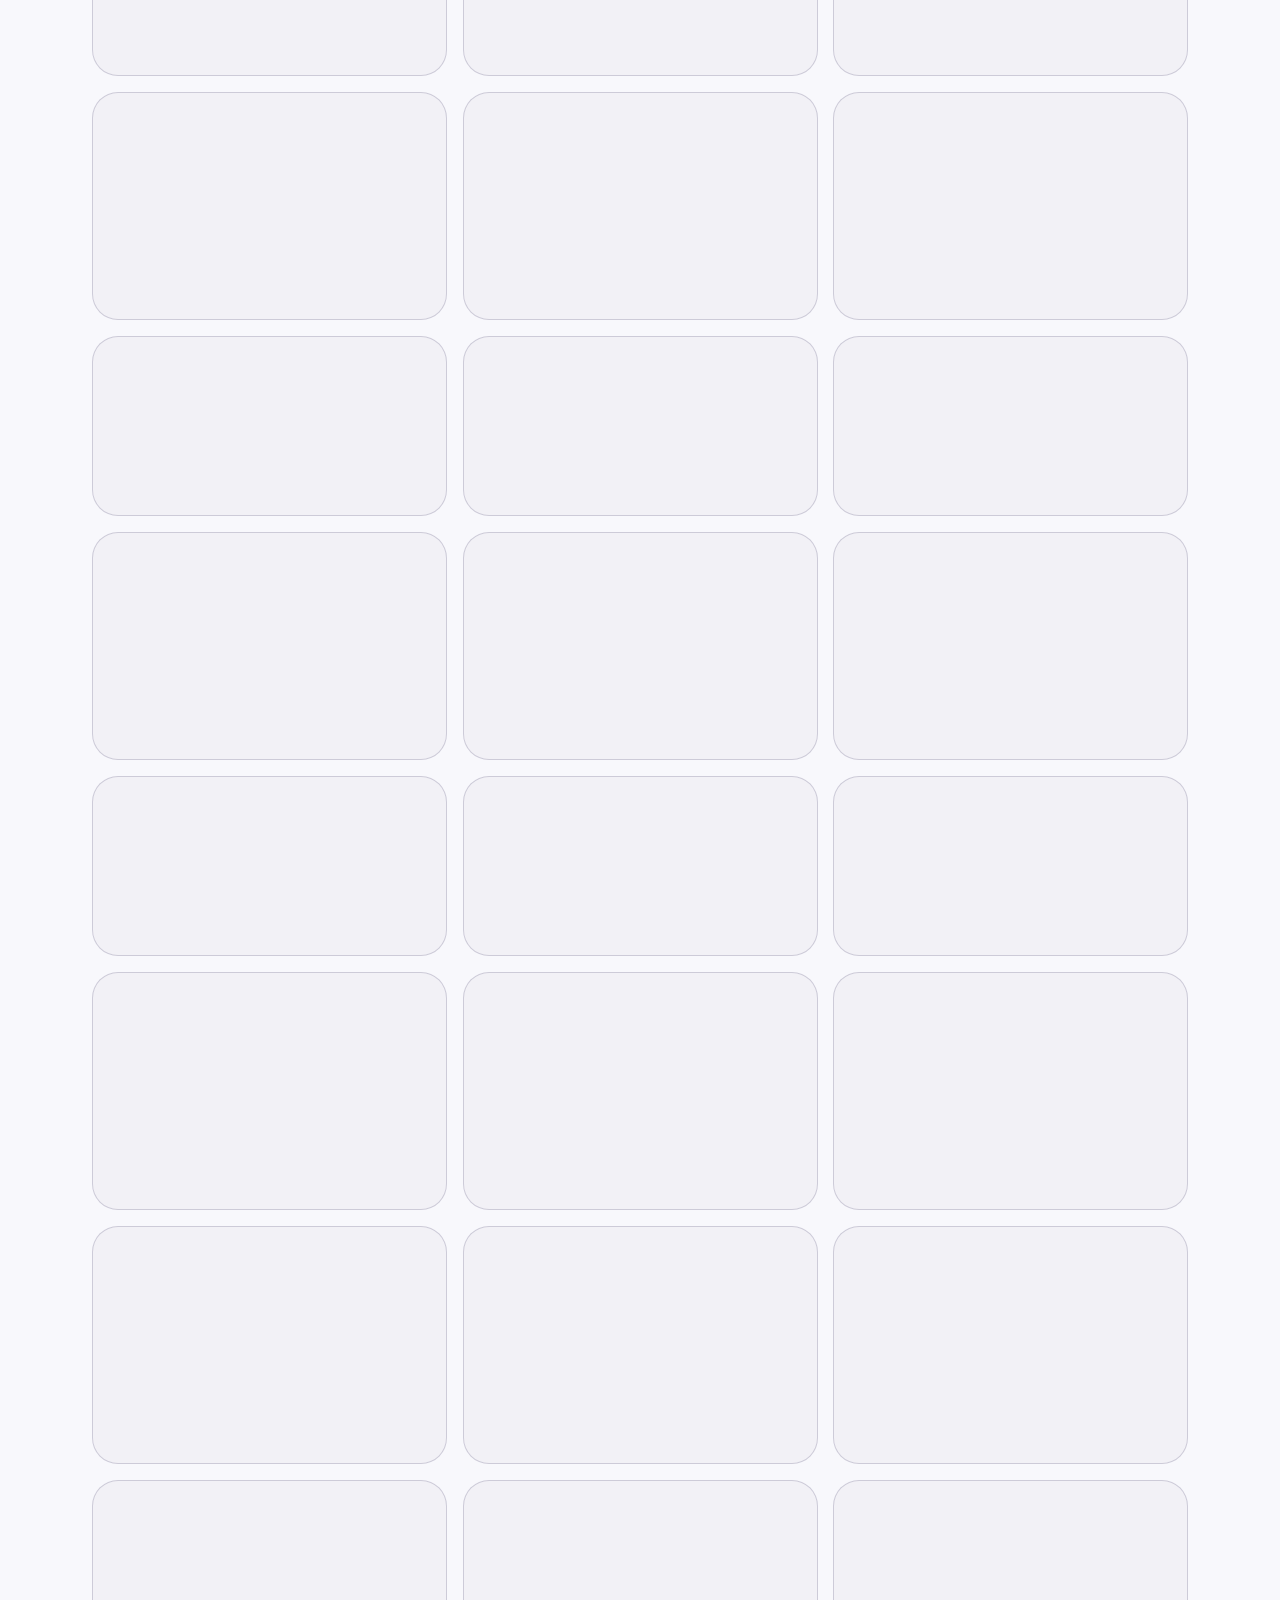
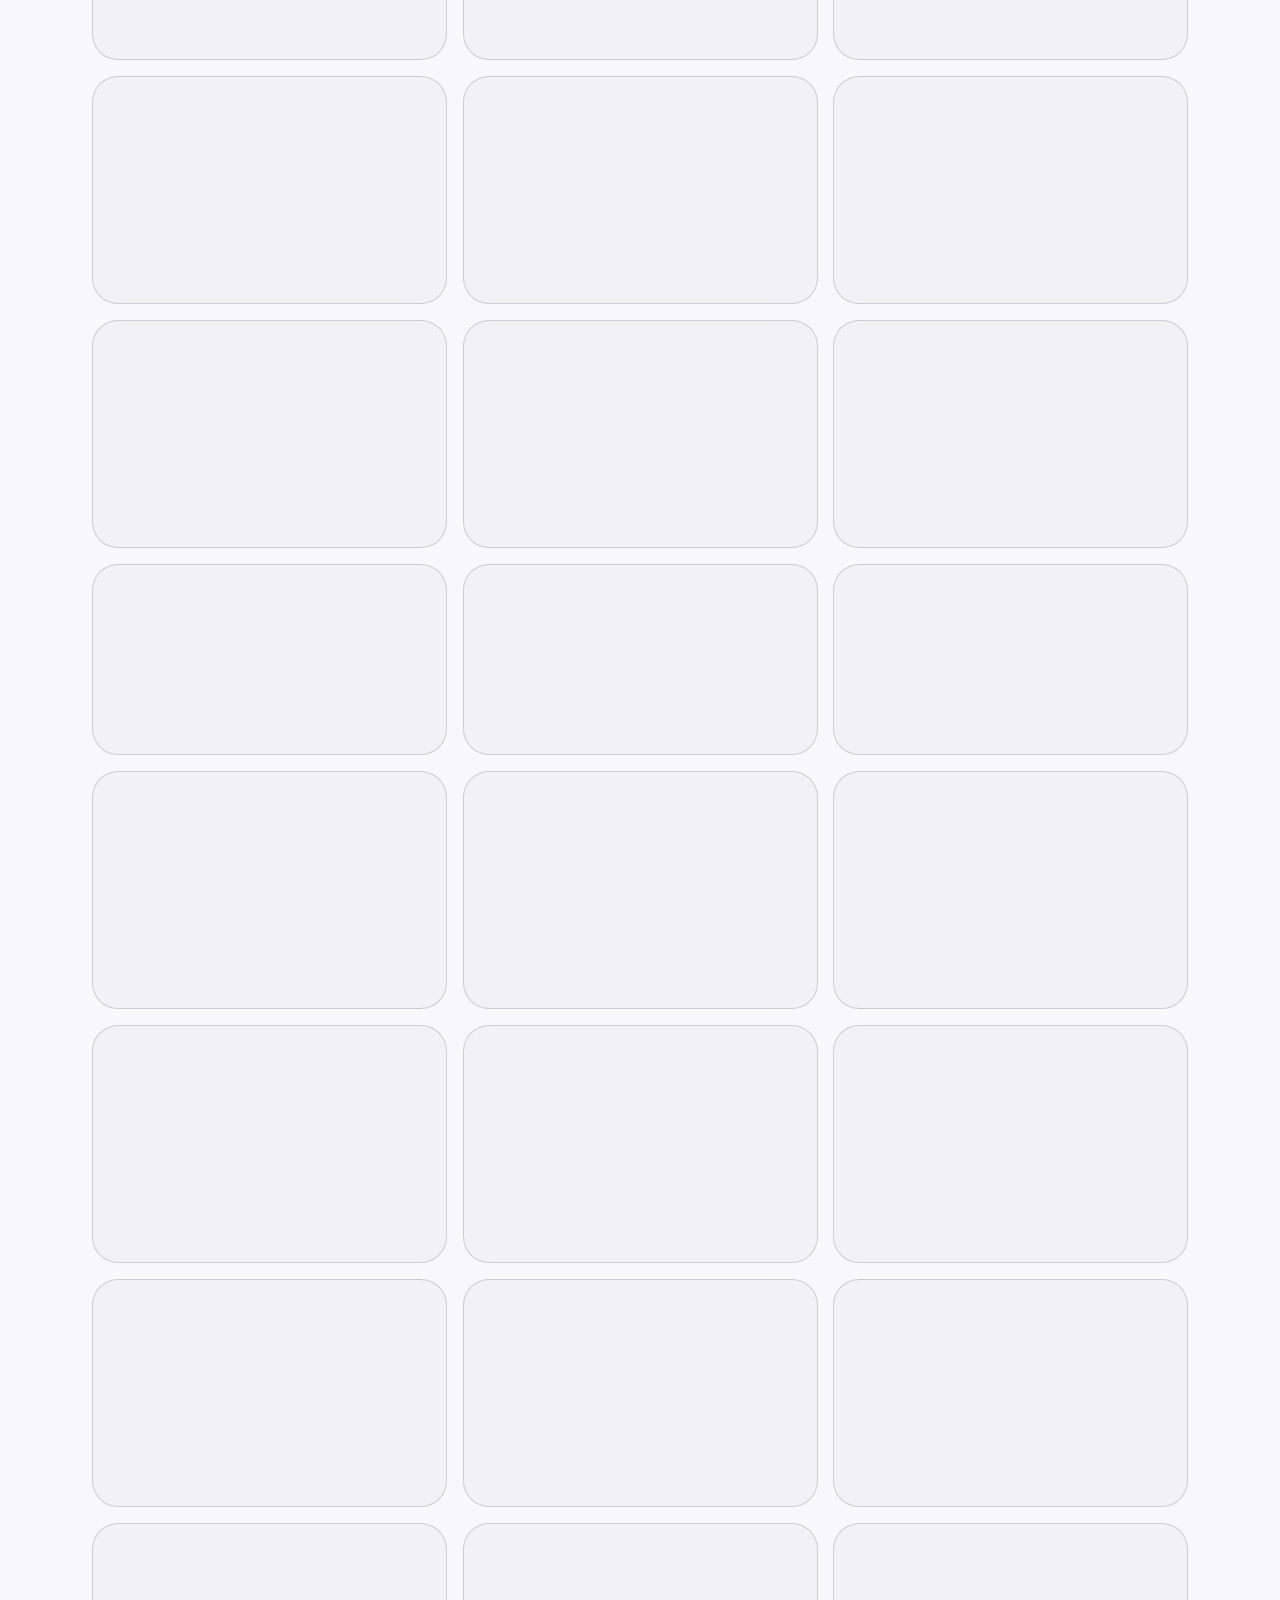
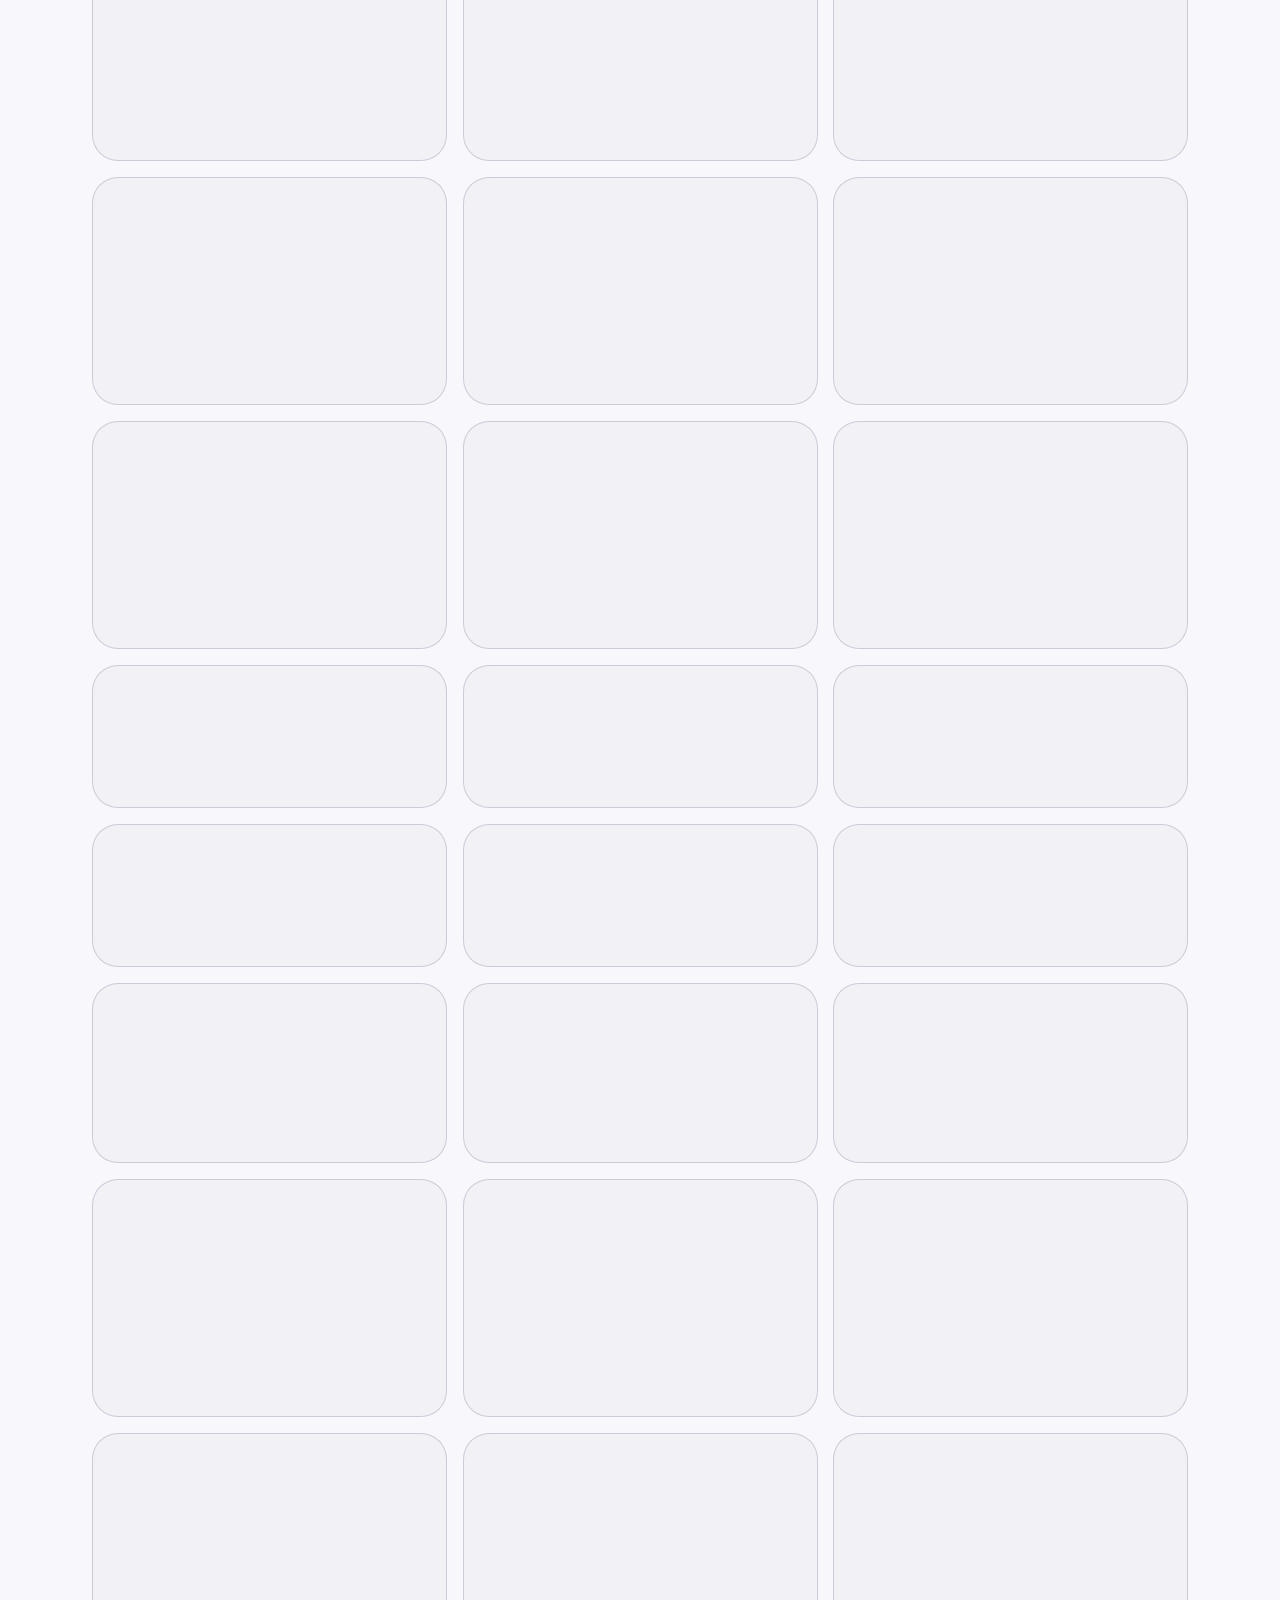
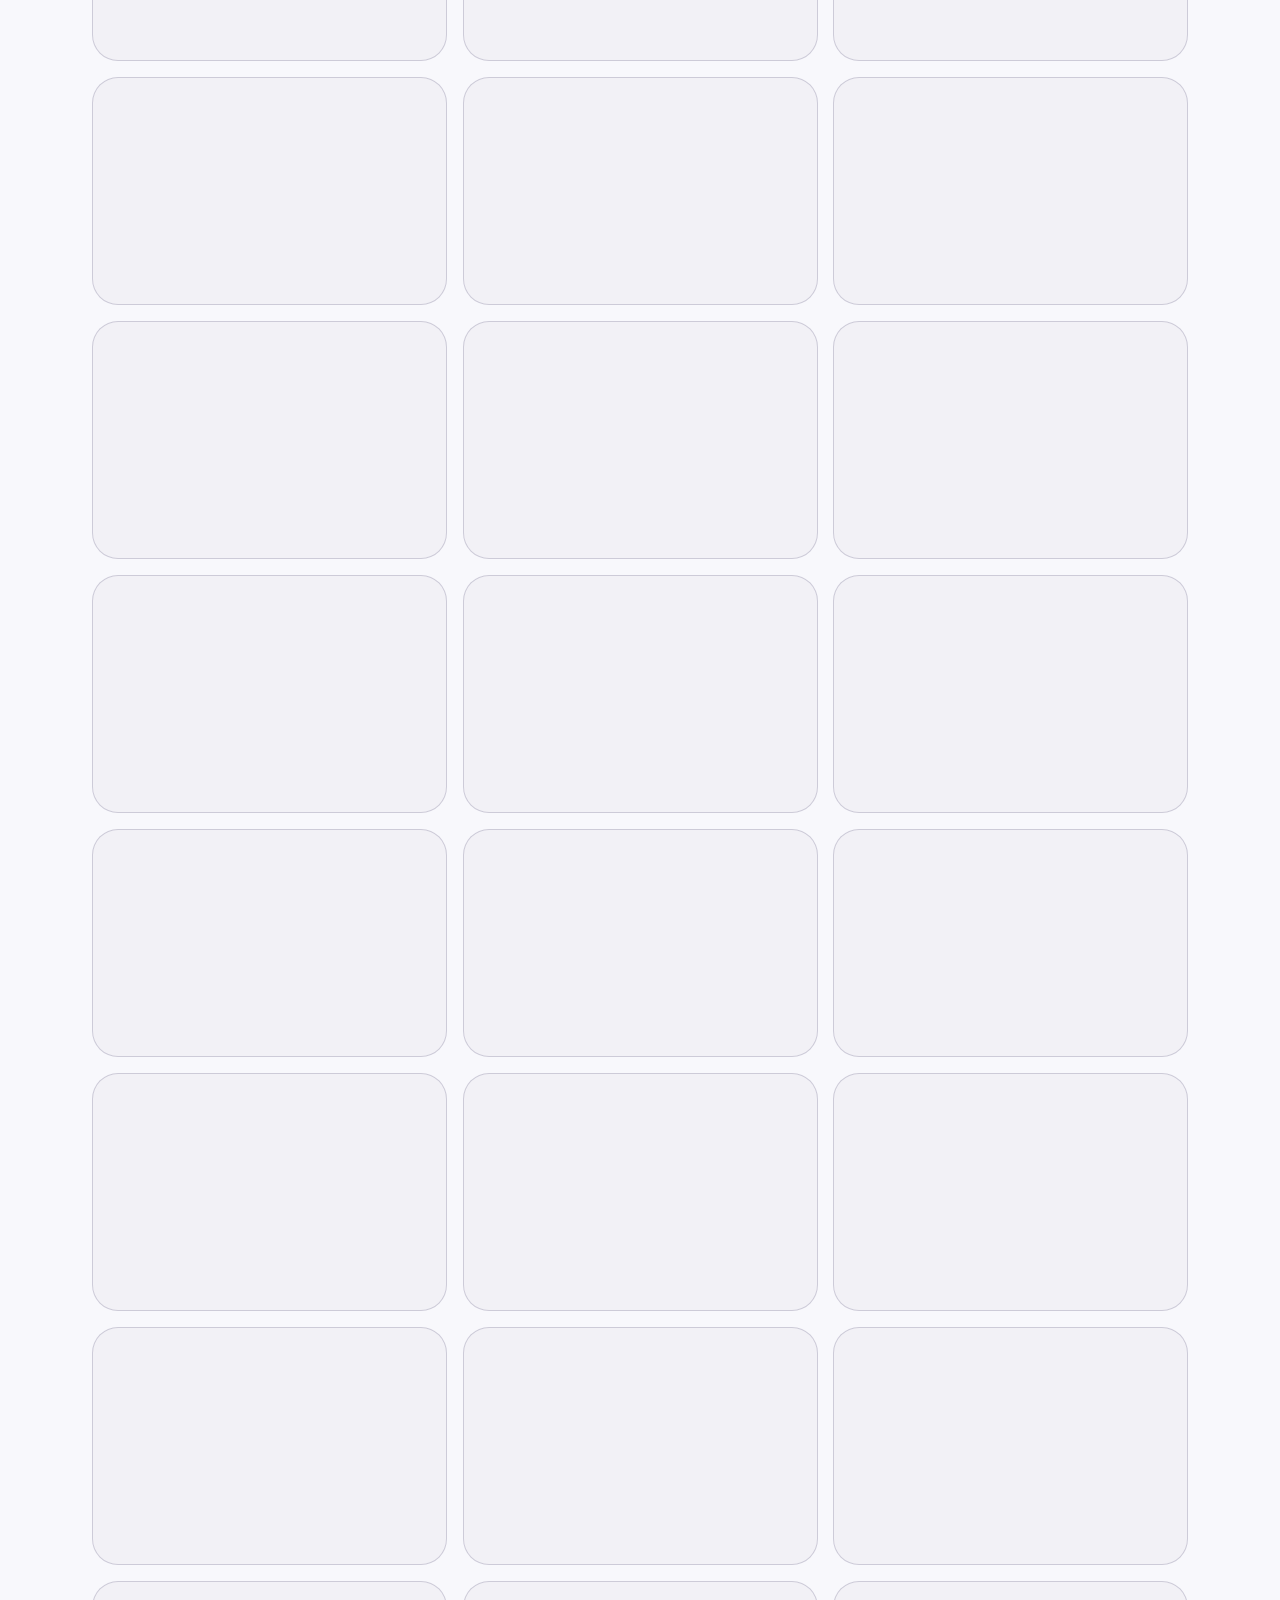
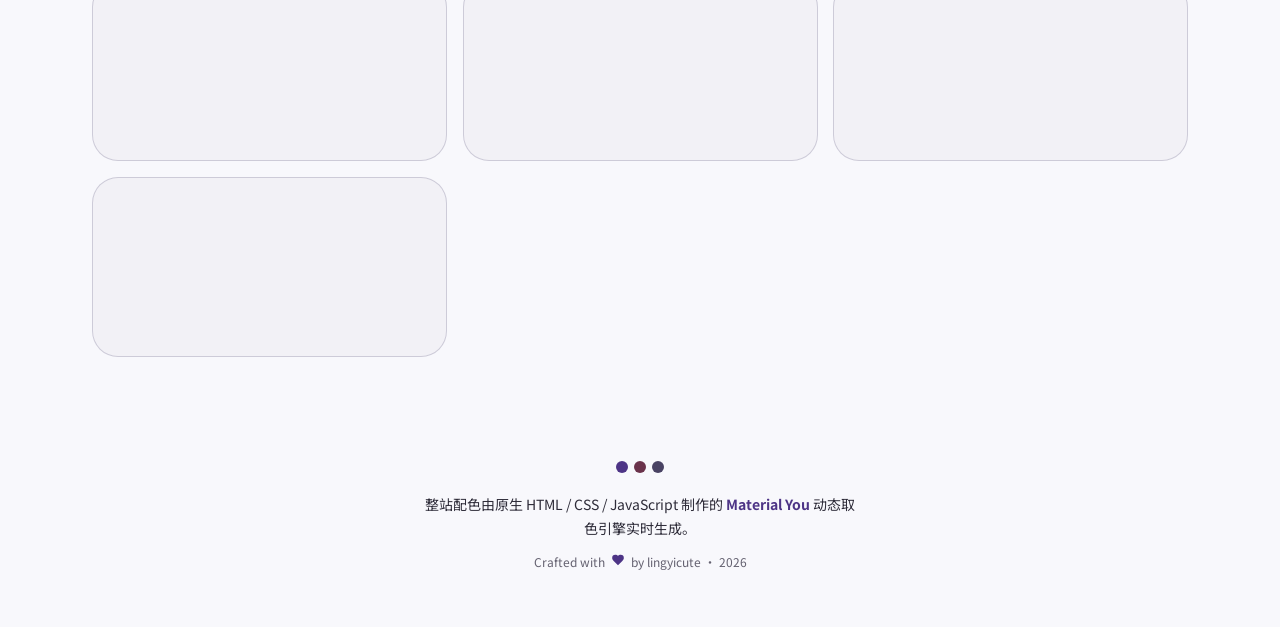
==== commit 347e24d3: "chore: update snapshot database (2026-11-25)" ====
--- a/index.html
+++ b/index.html
@@ -405,14 +405,14 @@
 /* ================================================================
    4 · 内置快照(GitHub 数据兜底)
 ================================================================ */
-/* 2026-11-24 更新 */
+/* 2026-11-25 更新 */
 const USER = {
   "login": "lingyicute",
   "avatar_url": "https://avatars.githubusercontent.com/u/160479206?v=4",
   "html_url": "https://github.com/lingyicute",
-  "followers": 25,
+  "followers": 26,
   "following": 3,
-  "public_repos": 138,
+  "public_repos": 142,
   "created_at": "2024-02-19T09:32:19Z"
 };
 const SNAP = [
@@ -420,7 +420,7 @@
     "id": 1381061146,
     "name": "worker-cron",
     "description": "My cron job infrastructure",
-    "pushed_at": "2026-11-24T02:13:57Z",
+    "pushed_at": "2026-11-25T00:13:21Z",
     "created_at": "2026-09-22T07:38:56Z",
     "stars": 3,
     "forks": 0,
@@ -430,12 +430,57 @@
     "topics": [],
     "homepage": "",
     "license": "AGPL-3.0"
+  },
+  {
+    "id": 1014745894,
+    "name": "Go-TCP-Proxy",
+    "description": "A TCP Proxy written in Go.",
+    "pushed_at": "2026-11-24T21:44:23Z",
+    "created_at": "2025-07-06T10:34:26Z",
+    "stars": 7,
+    "forks": 0,
+    "fork": false,
+    "archived": false,
+    "language": "HTML",
+    "topics": [],
+    "homepage": "gtp.92li.uk",
+    "license": "AGPL-3.0"
+  },
+  {
+    "id": 1470168427,
+    "name": "gitea",
+    "description": "Git with a cup of tea! Painless self-hosted all-in-one software development service, including Git hosting, code review, team collaboration, package registry and CI/CD",
+    "pushed_at": "2026-11-24T15:57:04Z",
+    "created_at": "2026-11-24T12:57:17Z",
+    "stars": 0,
+    "forks": 0,
+    "fork": true,
+    "archived": false,
+    "language": "Go",
+    "topics": [],
+    "homepage": "https://gitea.com",
+    "license": "MIT"
+  },
+  {
+    "id": 1470364878,
+    "name": "node",
+    "description": "Node.js JavaScript runtime ✨🐢🚀✨",
+    "pushed_at": "2026-11-24T15:51:13Z",
+    "created_at": "2026-11-24T15:33:54Z",
+    "stars": 0,
+    "forks": 0,
+    "fork": true,
+    "archived": false,
+    "language": "JavaScript",
+    "topics": [],
+    "homepage": "https://nodejs.org",
+    "license": "NOASSERTION"
   },
   {
     "id": 929393365,
     "name": "repoPackage",
     "description": "A collection of all my open-source repositories, used for mirror backups.",
-    "pushed_at": "2026-11-23T16:14:29Z",
+    "pushed_at": "2026-11-24T15:43:01Z",
     "created_at": "2025-02-08T12:54:19Z",
     "stars": 14,
     "forks": 0,
@@ -445,12 +490,57 @@
     "topics": [],
     "homepage": "",
     "license": null
+  },
+  {
+    "id": 945261249,
+    "name": "ProxyEverything",
+    "description": "基于 Cloudflare Workers 的实验性通用网页反向代理",
+    "pushed_at": "2026-11-24T15:24:58Z",
+    "created_at": "2025-03-09T02:38:22Z",
+    "stars": 15,
+    "forks": 0,
+    "fork": false,
+    "archived": false,
+    "language": "JavaScript",
+    "topics": [],
+    "homepage": "",
+    "license": "AGPL-3.0"
+  },
+  {
+    "id": 924111626,
+    "name": "Diffchecker",
+    "description": "H5 Text, Image & Excel Diff Tool",
+    "pushed_at": "2026-11-24T15:21:08Z",
+    "created_at": "2025-01-29T12:45:15Z",
+    "stars": 15,
+    "forks": 0,
+    "fork": false,
+    "archived": false,
+    "language": "HTML",
+    "topics": [],
+    "homepage": "d.92li.uk",
+    "license": "AGPL-3.0"
+  },
+  {
+    "id": 932211640,
+    "name": "ComputeSec",
+    "description": "A Linux desktop security assessment tool.",
+    "pushed_at": "2026-11-24T14:45:59Z",
+    "created_at": "2025-02-13T14:54:02Z",
+    "stars": 14,
+    "forks": 1,
+    "fork": false,
+    "archived": false,
+    "language": "Python",
+    "topics": [],
+    "homepage": "s.92li.uk",
+    "license": "GPL-3.0"
   },
   {
     "id": 1372938700,
     "name": "secureblue-watchdog",
     "description": "Know what a secureblue update actually changes before you download it.",
-    "pushed_at": "2026-11-23T16:04:43Z",
+    "pushed_at": "2026-11-24T14:44:05Z",
     "created_at": "2026-09-16T11:34:02Z",
     "stars": 5,
     "forks": 0,
@@ -462,19 +552,154 @@
     "license": "AGPL-3.0"
   },
   {
-    "id": 932211640,
-    "name": "ComputeSec",
-    "description": "A Linux desktop security assessment tool.",
-    "pushed_at": "2026-11-23T16:02:13Z",
-    "created_at": "2025-02-13T14:54:02Z",
-    "stars": 14,
+    "id": 1418293511,
+    "name": "chromium-build",
+    "description": null,
+    "pushed_at": "2026-11-24T12:22:42Z",
+    "created_at": "2026-10-14T03:09:13Z",
+    "stars": 2,
+    "forks": 0,
+    "fork": false,
+    "archived": false,
+    "language": "Python",
+    "topics": [],
+    "homepage": null,
+    "license": "AGPL-3.0"
+  },
+  {
+    "id": 1470111115,
+    "name": "KernelSU",
+    "description": "A Kernel based root solution for Android",
+    "pushed_at": "2026-11-24T12:09:45Z",
+    "created_at": "2026-11-24T12:08:29Z",
+    "stars": 0,
+    "forks": 0,
+    "fork": true,
+    "archived": false,
+    "language": "Kotlin",
+    "topics": [],
+    "homepage": "https://kernelsu.org",
+    "license": "GPL-3.0"
+  },
+  {
+    "id": 1435510977,
+    "name": "hash-wasm",
+    "description": "Lightning fast hash functions using hand-tuned WebAssembly binaries",
+    "pushed_at": "2026-11-24T07:51:54Z",
+    "created_at": "2026-10-27T09:25:22Z",
+    "stars": 1,
+    "forks": 0,
+    "fork": true,
+    "archived": false,
+    "language": "TypeScript",
+    "topics": [],
+    "homepage": "https://npmjs.com/package/hash-wasm",
+    "license": "NOASSERTION"
+  },
+  {
+    "id": 844472398,
+    "name": "Action-tools",
+    "description": "Github Action tools",
+    "pushed_at": "2026-11-24T07:42:48Z",
+    "created_at": "2024-08-19T10:32:39Z",
+    "stars": 15,
     "forks": 1,
     "fork": false,
     "archived": false,
+    "language": "HTML",
+    "topics": [],
+    "homepage": null,
+    "license": "AGPL-3.0"
+  },
+  {
+    "id": 1469792836,
+    "name": "Magisk",
+    "description": "The Magic Mask for Android",
+    "pushed_at": "2026-11-24T07:18:47Z",
+    "created_at": "2026-11-24T07:17:01Z",
+    "stars": 0,
+    "forks": 0,
+    "fork": true,
+    "archived": false,
+    "language": "Kotlin",
+    "topics": [],
+    "homepage": "",
+    "license": "GPL-3.0"
+  },
+  {
+    "id": 937147400,
+    "name": "YiPuzzles",
+    "description": "A clean, lightweight, and privacy-first 2048 puzzle game.",
+    "pushed_at": "2026-11-24T05:44:27Z",
+    "created_at": "2025-02-22T12:59:31Z",
+    "stars": 13,
+    "forks": 0,
+    "fork": false,
+    "archived": false,
+    "language": "Java",
+    "topics": [],
+    "homepage": "https://2048.92li.uk/",
+    "license": "GPL-3.0"
+  },
+  {
+    "id": 849802276,
+    "name": "YiTate",
+    "description": "An FOSS app to control the screen orientation.",
+    "pushed_at": "2026-11-24T05:43:24Z",
+    "created_at": "2024-08-30T09:23:05Z",
+    "stars": 17,
+    "forks": 0,
+    "fork": false,
+    "archived": false,
+    "language": "HTML",
+    "topics": [],
+    "homepage": "yitate.92li.uk",
+    "license": "GPL-3.0"
+  },
+  {
+    "id": 1407515087,
+    "name": "YiMoku",
+    "description": "H5 Gomoku with an AI I Built from Scratch",
+    "pushed_at": "2026-11-24T05:28:00Z",
+    "created_at": "2026-10-06T15:15:57Z",
+    "stars": 2,
+    "forks": 1,
+    "fork": false,
+    "archived": false,
+    "language": "HTML",
+    "topics": [],
+    "homepage": "https://yimoku.92li.uk",
+    "license": "AGPL-3.0"
+  },
+  {
+    "id": 1366217646,
+    "name": "MusicDatabase",
+    "description": "QQ & Netease Music Archive",
+    "pushed_at": "2026-11-24T04:27:13Z",
+    "created_at": "2026-09-11T13:53:15Z",
+    "stars": 5,
+    "forks": 1,
+    "fork": false,
+    "archived": false,
     "language": "Python",
     "topics": [],
-    "homepage": "s.92li.uk",
-    "license": "GPL-3.0"
+    "homepage": "",
+    "license": null
+  },
+  {
+    "id": 865971007,
+    "name": "repoGallery",
+    "description": "My Open Source Repo Gallery",
+    "pushed_at": "2026-11-24T02:39:46Z",
+    "created_at": "2024-10-01T12:34:12Z",
+    "stars": 13,
+    "forks": 0,
+    "fork": false,
+    "archived": false,
+    "language": "HTML",
+    "topics": [],
+    "homepage": "opensource.92li.uk",
+    "license": "AGPL-3.0"
   },
   {
     "id": 1468863564,
@@ -490,51 +715,6 @@
     "topics": [],
     "homepage": "https://discord.gg/ucBA55bHPR",
     "license": "GPL-3.0"
-  },
-  {
-    "id": 844472398,
-    "name": "Action-tools",
-    "description": "Github Action tools",
-    "pushed_at": "2026-11-23T15:53:07Z",
-    "created_at": "2024-08-19T10:32:39Z",
-    "stars": 15,
-    "forks": 1,
-    "fork": false,
-    "archived": false,
-    "language": "HTML",
-    "topics": [],
-    "homepage": null,
-    "license": "AGPL-3.0"
-  },
-  {
-    "id": 1418293511,
-    "name": "chromium-build",
-    "description": null,
-    "pushed_at": "2026-11-23T14:35:01Z",
-    "created_at": "2026-10-14T03:09:13Z",
-    "stars": 2,
-    "forks": 0,
-    "fork": false,
-    "archived": false,
-    "language": "Python",
-    "topics": [],
-    "homepage": null,
-    "license": "AGPL-3.0"
-  },
-  {
-    "id": 945261249,
-    "name": "ProxyEverything",
-    "description": "基于 Cloudflare Workers 的实验性通用网页反向代理",
-    "pushed_at": "2026-11-23T14:28:31Z",
-    "created_at": "2025-03-09T02:38:22Z",
-    "stars": 15,
-    "forks": 0,
-    "fork": false,
-    "archived": false,
-    "language": "JavaScript",
-    "topics": [],
-    "homepage": "",
-    "license": "AGPL-3.0"
   },
   {
     "id": 1411124261,
@@ -552,51 +732,6 @@
     "license": "AGPL-3.0"
   },
   {
-    "id": 849802276,
-    "name": "YiTate",
-    "description": "An FOSS app to control the screen orientation.",
-    "pushed_at": "2026-11-23T13:45:51Z",
-    "created_at": "2024-08-30T09:23:05Z",
-    "stars": 17,
-    "forks": 0,
-    "fork": false,
-    "archived": false,
-    "language": "HTML",
-    "topics": [],
-    "homepage": "yitate.92li.uk",
-    "license": "GPL-3.0"
-  },
-  {
-    "id": 937147400,
-    "name": "YiPuzzles",
-    "description": "A clean, lightweight, and privacy-first 2048 puzzle game.",
-    "pushed_at": "2026-11-23T13:08:05Z",
-    "created_at": "2025-02-22T12:59:31Z",
-    "stars": 13,
-    "forks": 0,
-    "fork": false,
-    "archived": false,
-    "language": "Java",
-    "topics": [],
-    "homepage": "https://2048.92li.uk/",
-    "license": "GPL-3.0"
-  },
-  {
-    "id": 1366217646,
-    "name": "MusicDatabase",
-    "description": "QQ & Netease Music Archive",
-    "pushed_at": "2026-11-23T12:54:15Z",
-    "created_at": "2026-09-11T13:53:15Z",
-    "stars": 5,
-    "forks": 1,
-    "fork": false,
-    "archived": false,
-    "language": "Python",
-    "topics": [],
-    "homepage": "",
-    "license": null
-  },
-  {
     "id": 1468739921,
     "name": "gkd",
     "description": "基于无障碍，高级选择器，订阅规则的自定义屏幕点击安卓应用 | An Android APP with custom screen tapping based on Accessibility, Advanced Selectors, and Subscription Rules",
@@ -642,21 +777,6 @@
     "license": "Apache-2.0"
   },
   {
-    "id": 865971007,
-    "name": "repoGallery",
-    "description": "My Open Source Repo Gallery",
-    "pushed_at": "2026-11-22T21:23:31Z",
-    "created_at": "2024-10-01T12:34:12Z",
-    "stars": 13,
-    "forks": 0,
-    "fork": false,
-    "archived": false,
-    "language": "HTML",
-    "topics": [],
-    "homepage": "opensource.92li.uk",
-    "license": "AGPL-3.0"
-  },
-  {
     "id": 1467722090,
     "name": "gogs",
     "description": "The painless way to host your own Git service",
@@ -672,21 +792,6 @@
     "license": "MIT"
   },
   {
-    "id": 1407515087,
-    "name": "YiMoku",
-    "description": "H5 Gomoku with an AI I Built from Scratch",
-    "pushed_at": "2026-11-22T13:27:17Z",
-    "created_at": "2026-10-06T15:15:57Z",
-    "stars": 2,
-    "forks": 1,
-    "fork": false,
-    "archived": false,
-    "language": "HTML",
-    "topics": [],
-    "homepage": "https://yimoku.92li.uk",
-    "license": "AGPL-3.0"
-  },
-  {
     "id": 868724660,
     "name": "lingyicute",
     "description": "Config files for my profile.",
@@ -716,21 +821,6 @@
     "language": "Kotlin",
     "topics": [],
     "homepage": "",
-    "license": "AGPL-3.0"
-  },
-  {
-    "id": 924111626,
-    "name": "Diffchecker",
-    "description": "H5 Text, Image & Excel Diff Tool",
-    "pushed_at": "2026-11-22T09:28:47Z",
-    "created_at": "2025-01-29T12:45:15Z",
-    "stars": 15,
-    "forks": 0,
-    "fork": false,
-    "archived": false,
-    "language": "HTML",
-    "topics": [],
-    "homepage": "d.92li.uk",
     "license": "AGPL-3.0"
   },
   {
@@ -869,21 +959,6 @@
     "license": "AGPL-3.0"
   },
   {
-    "id": 1014745894,
-    "name": "Go-TCP-Proxy",
-    "description": "A TCP Proxy written in Go.",
-    "pushed_at": "2026-11-19T12:31:02Z",
-    "created_at": "2025-07-06T10:34:26Z",
-    "stars": 7,
-    "forks": 0,
-    "fork": false,
-    "archived": false,
-    "language": "HTML",
-    "topics": [],
-    "homepage": "gtp.92li.uk",
-    "license": "AGPL-3.0"
-  },
-  {
     "id": 863489616,
     "name": "Fake-IMAP-Server-GTK",
     "description": null,
@@ -1002,21 +1077,6 @@
     "topics": [],
     "homepage": null,
     "license": "GPL-3.0"
-  },
-  {
-    "id": 1435510977,
-    "name": "hash-wasm",
-    "description": "Lightning fast hash functions using hand-tuned WebAssembly binaries",
-    "pushed_at": "2026-11-19T12:18:50Z",
-    "created_at": "2026-10-27T09:25:22Z",
-    "stars": 1,
-    "forks": 0,
-    "fork": true,
-    "archived": false,
-    "language": "TypeScript",
-    "topics": [],
-    "homepage": "https://npmjs.com/package/hash-wasm",
-    "license": "NOASSERTION"
   },
   {
     "id": 910820936,
@@ -3122,10 +3182,10 @@
   const key = DATA.source + ':' + DATA.repos.length;
   if (key === lastSourceKey) return;
   lastSourceKey = key;
-  const m = { live: ['实时数据', 'ter-c', 'radio'], mirror: ['镜像 + 快照', 'sec-c', 'cloudoff'], snapshot: ['快照 11-24', 'err-c', 'database'] }[DATA.source];
+  const m = { live: ['实时数据', 'ter-c', 'radio'], mirror: ['镜像 + 快照', 'sec-c', 'cloudoff'], snapshot: ['快照 11-25', 'err-c', 'database'] }[DATA.source];
   const c = $('#srcChip');
   c.className = 'src-chip ' + m[1];
-  c.title = DATA.source === 'mirror' ? '镜像计数；用户资料和已知仓库元数据来自 2026-11-24 快照，新增仓库类型未知' : DATA.source === 'snapshot' ? '离线快照：2026-11-24，非实时数据' : 'GitHub API 数据';
+  c.title = DATA.source === 'mirror' ? '镜像计数；用户资料和已知仓库元数据来自 2026-11-25 快照，新增仓库类型未知' : DATA.source === 'snapshot' ? '离线快照：2026-11-25，非实时数据' : 'GitHub API 数据';
   c.innerHTML = ic(m[2], 14) + ' ' + m[0] + ' <span class="n">· ' + DATA.repos.length + '</span>';
 }
 
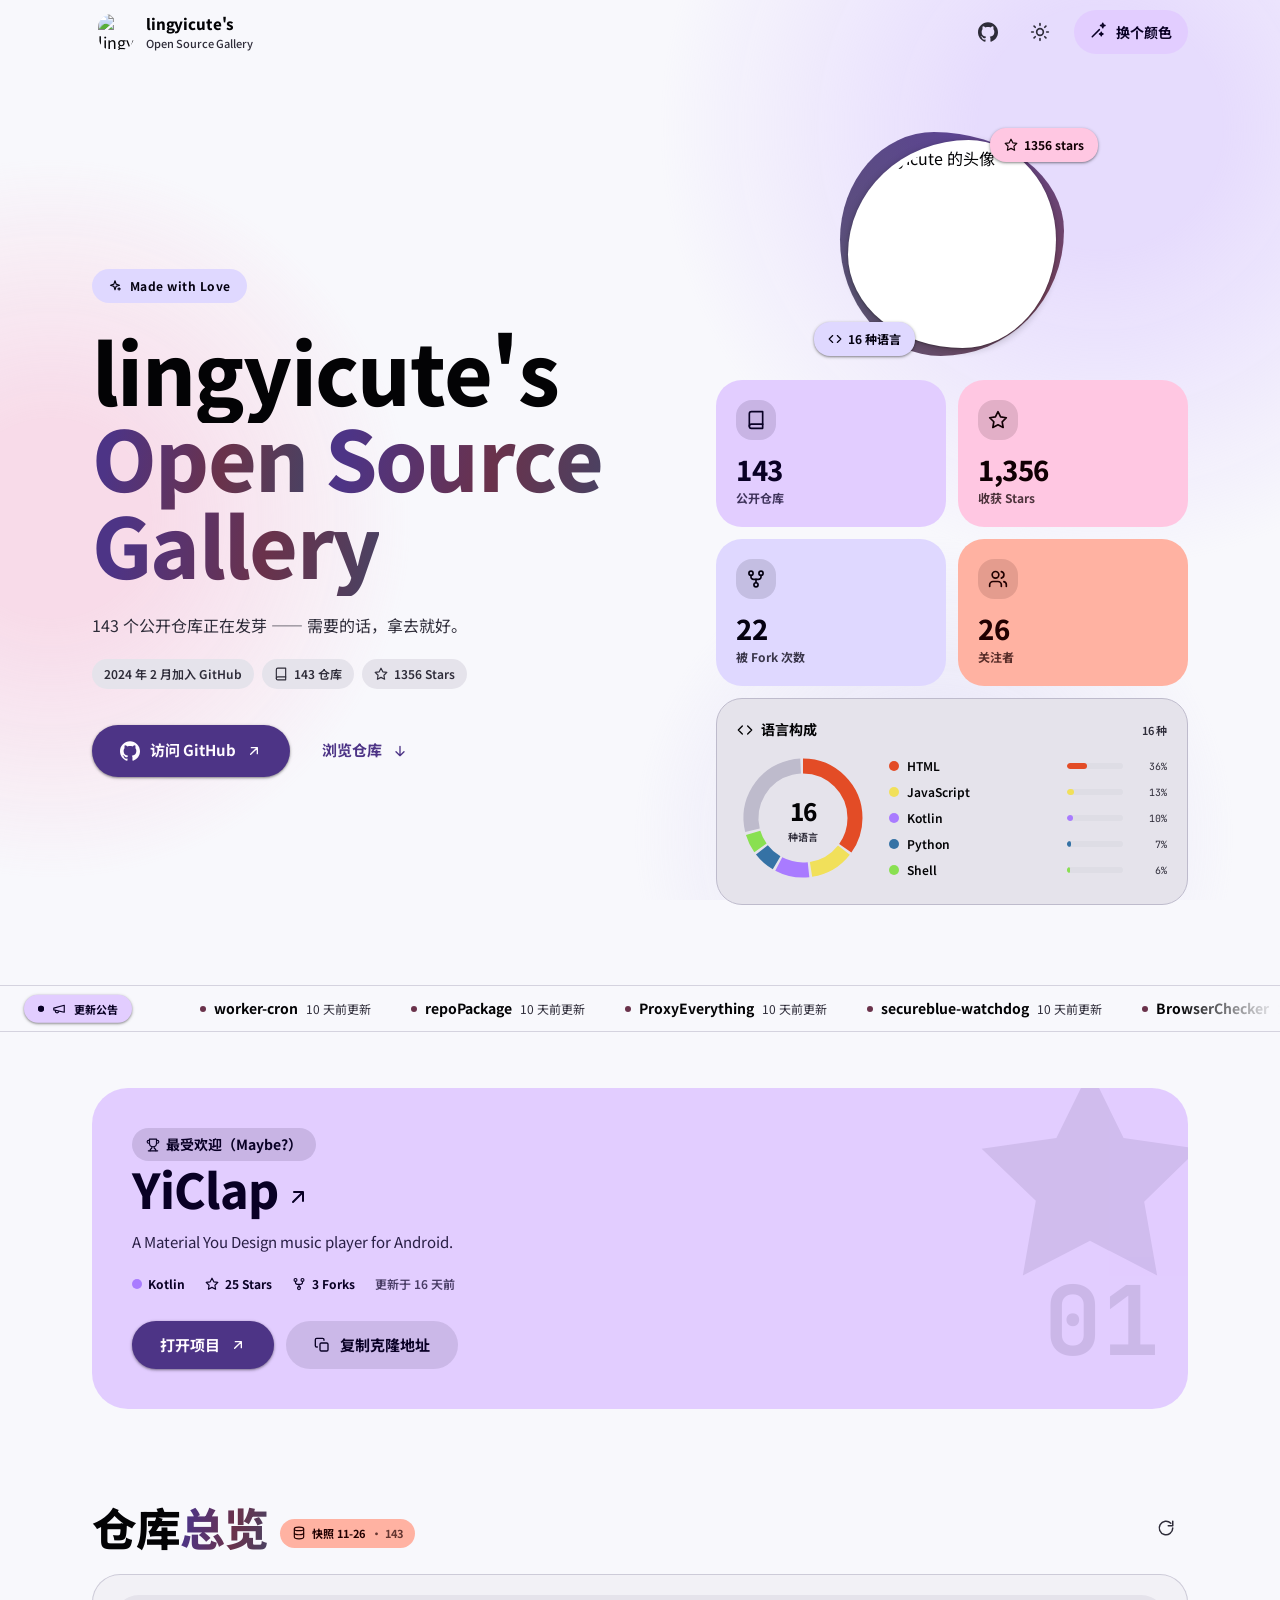
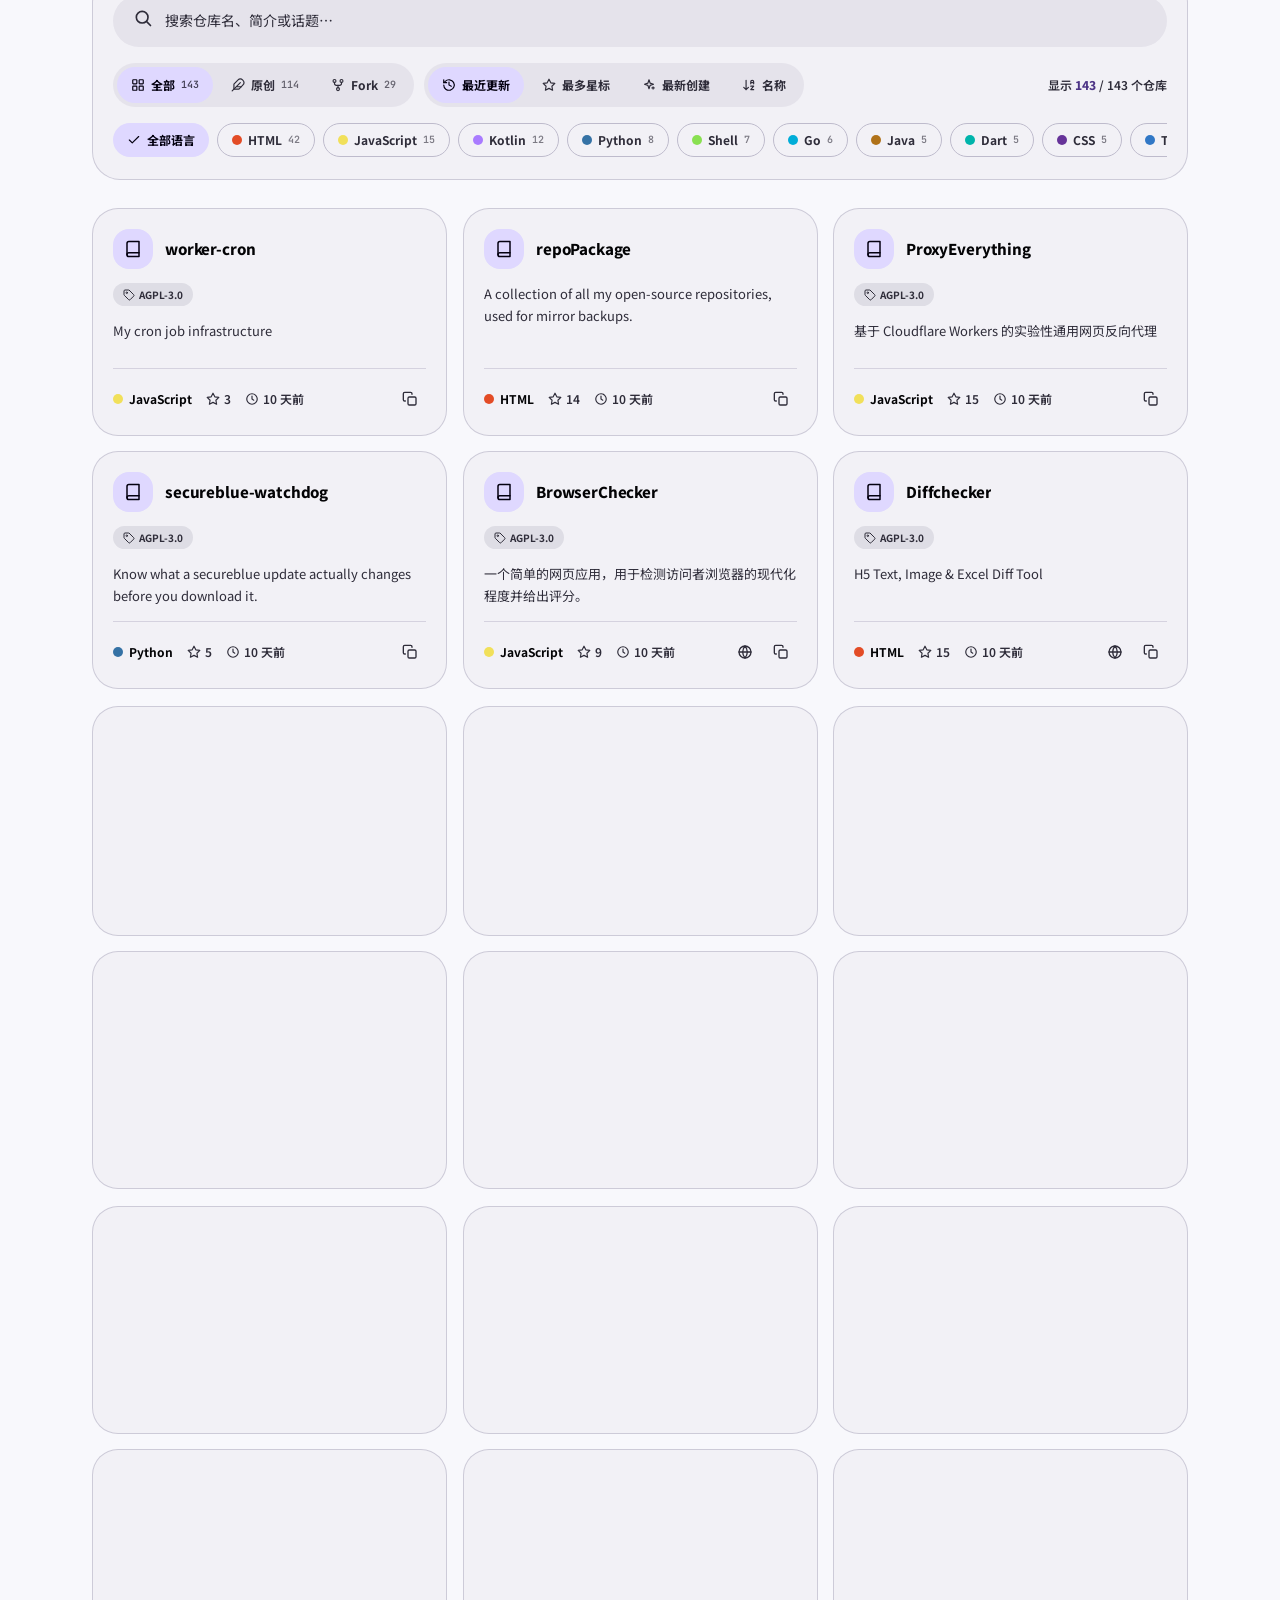
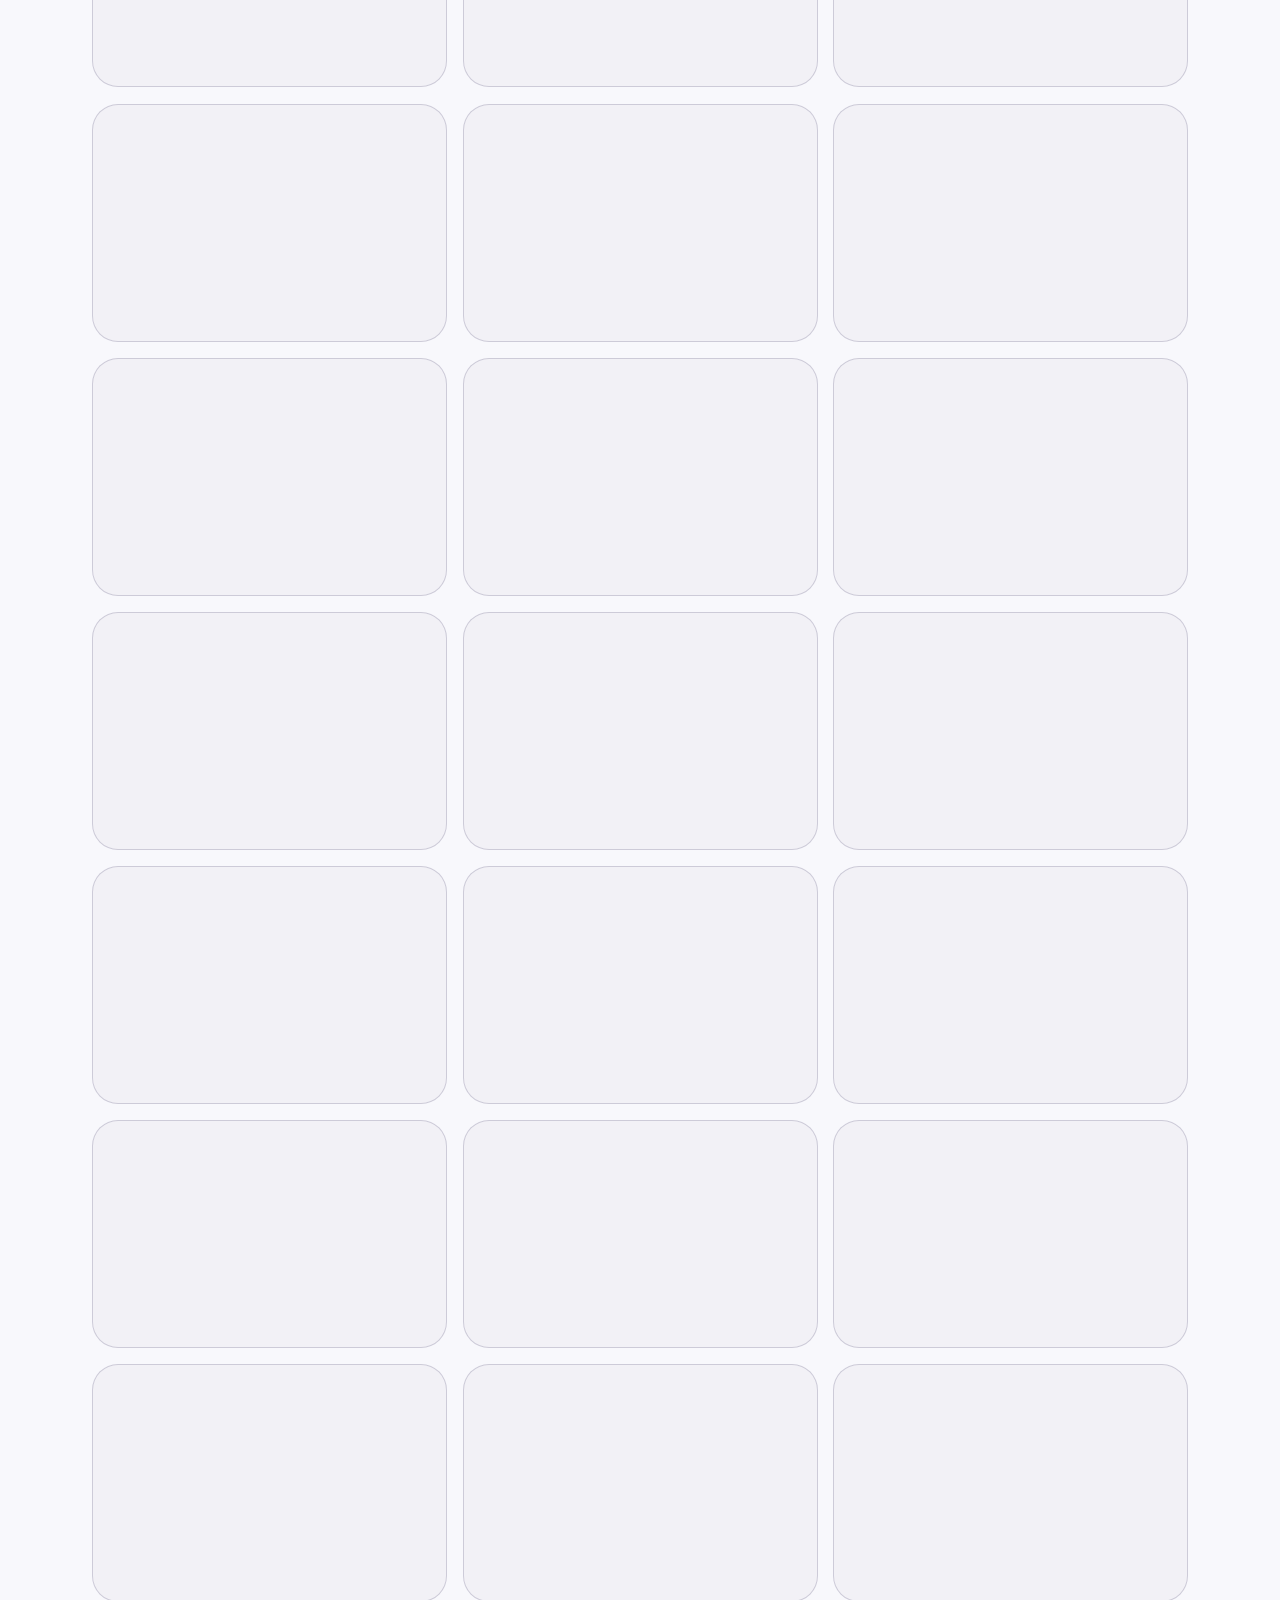
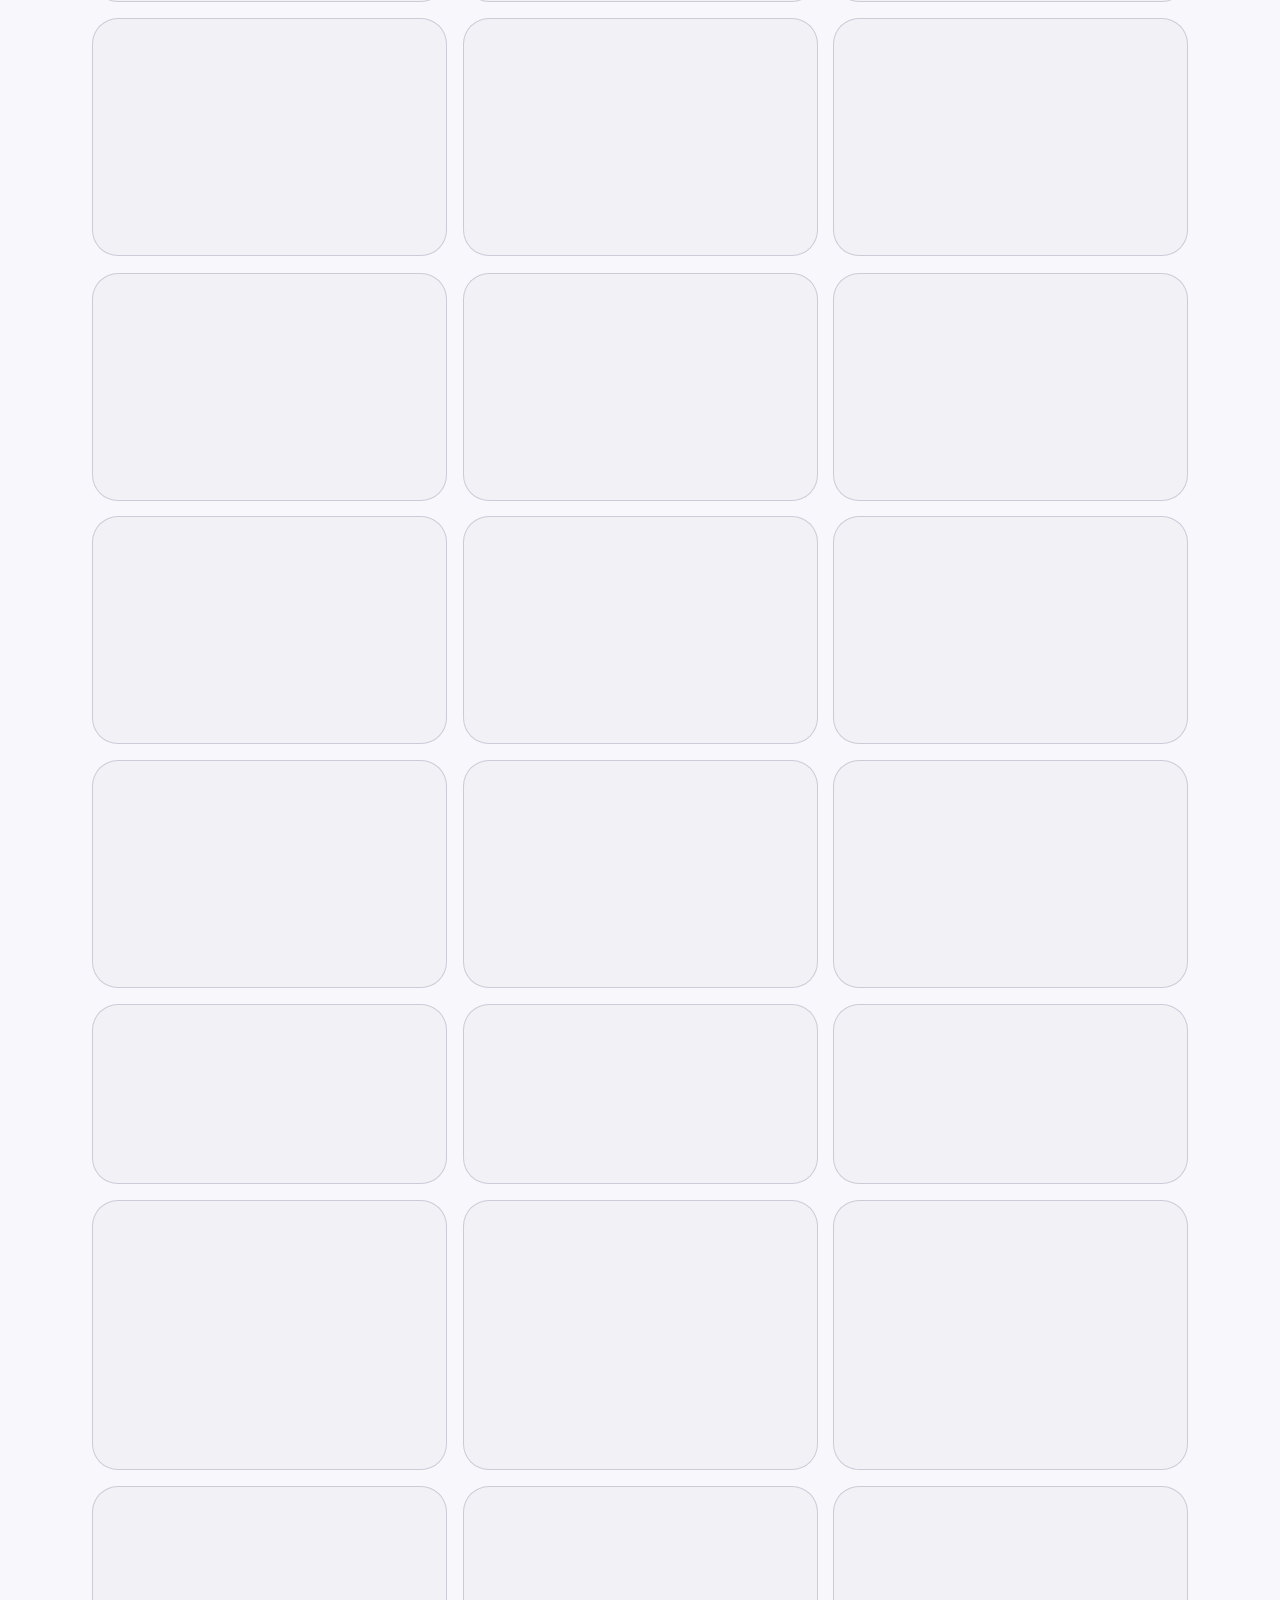
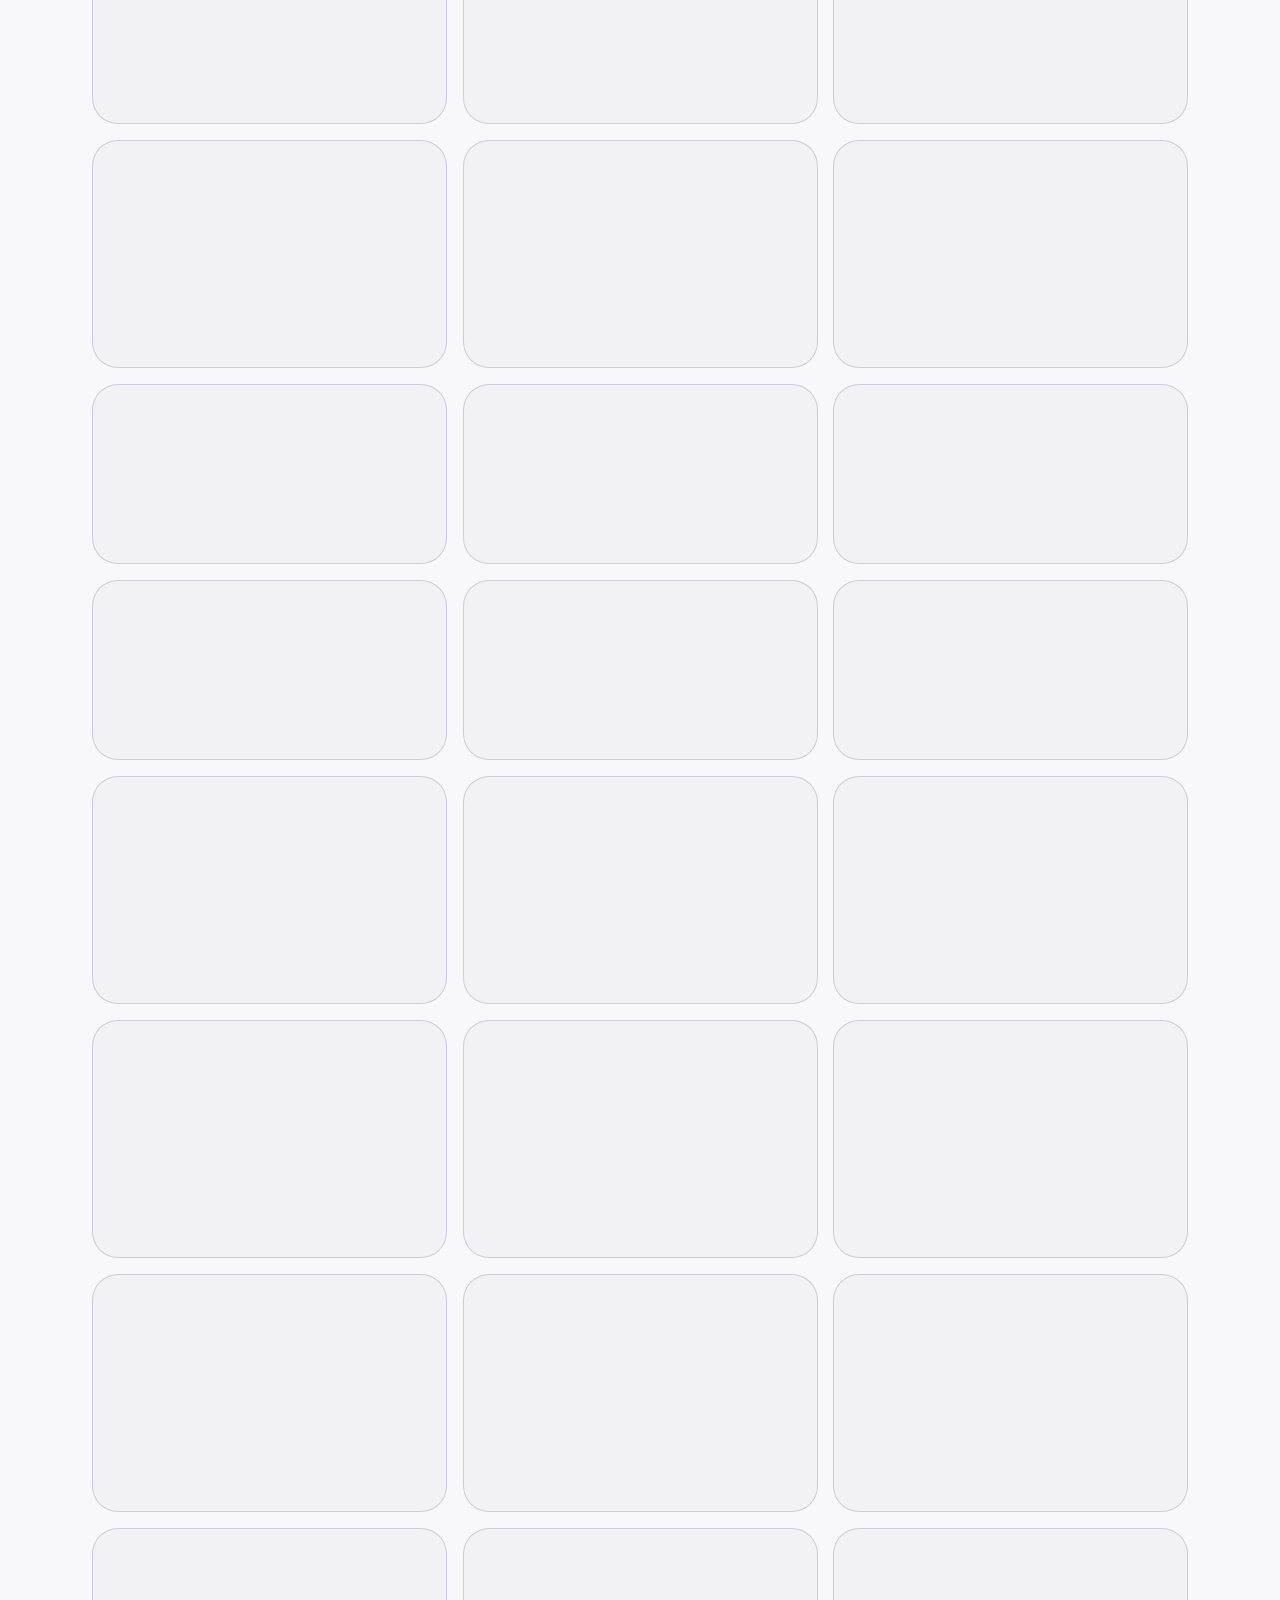
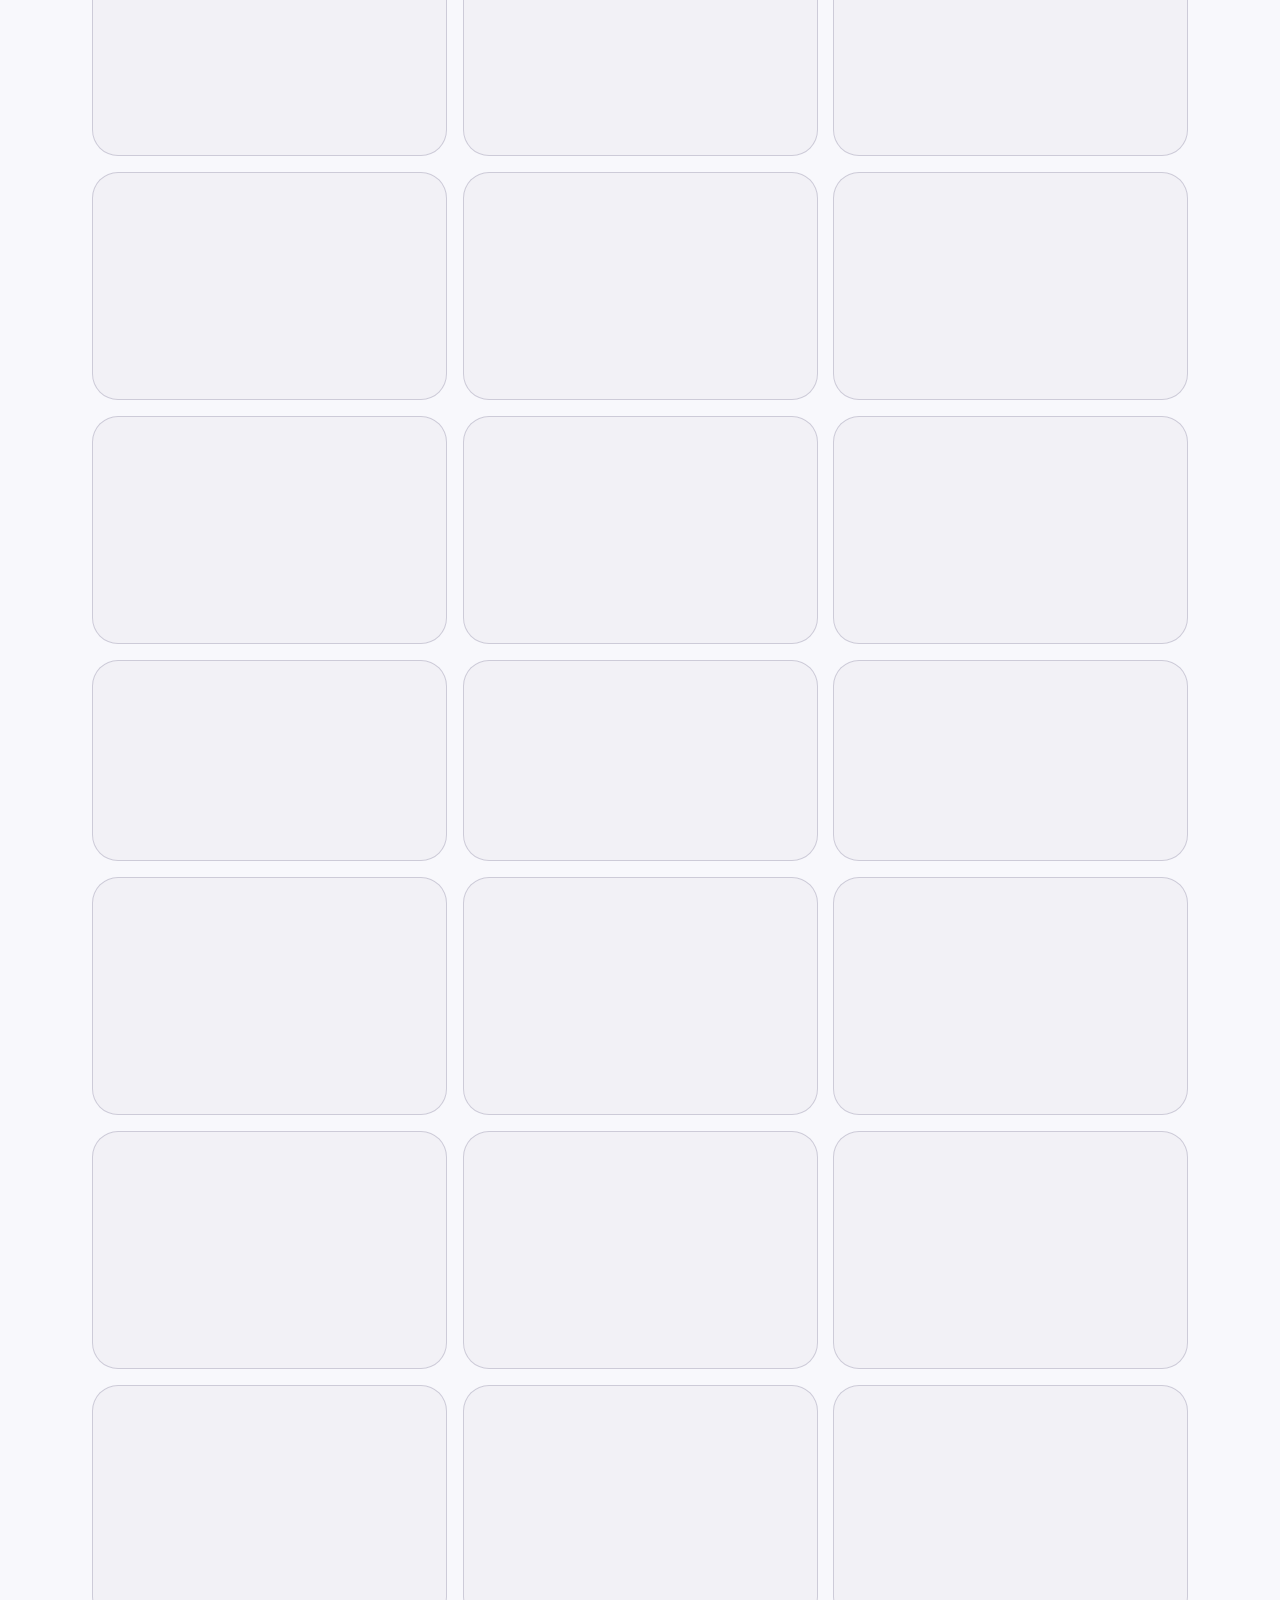
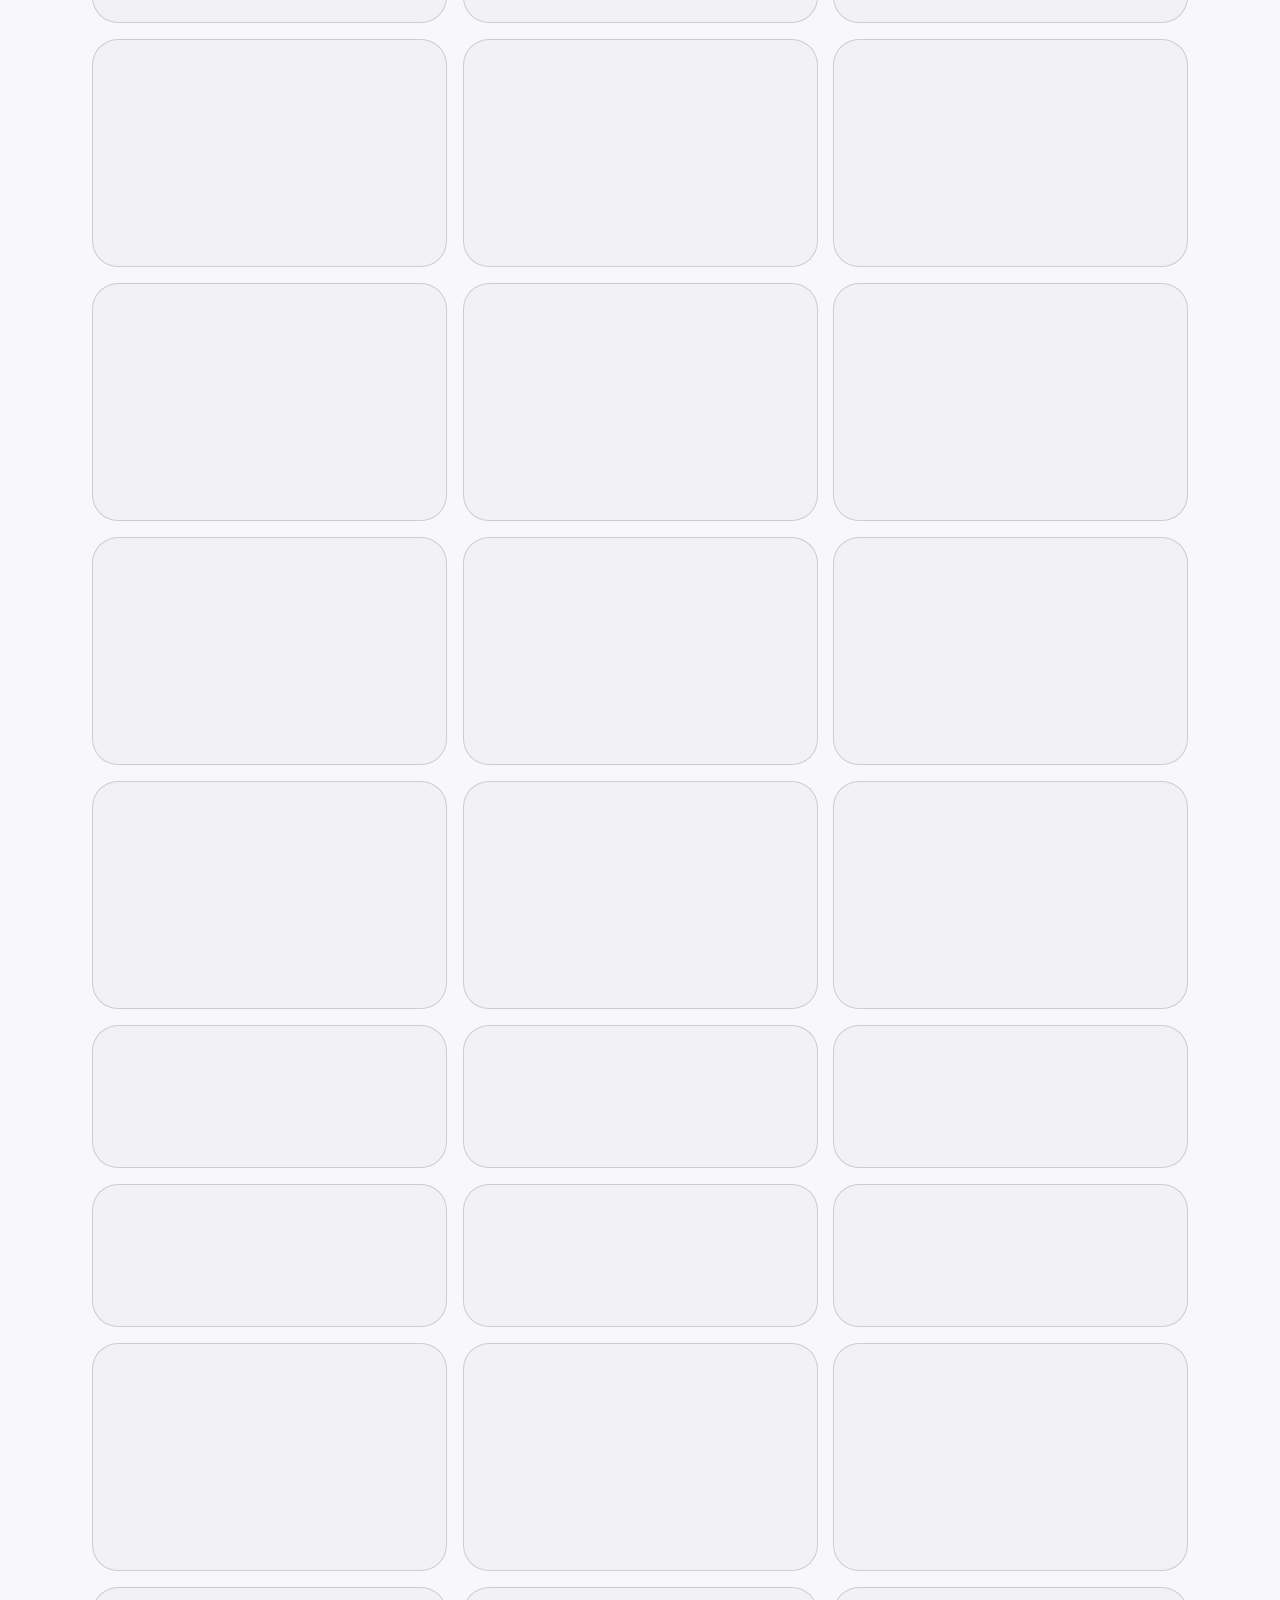
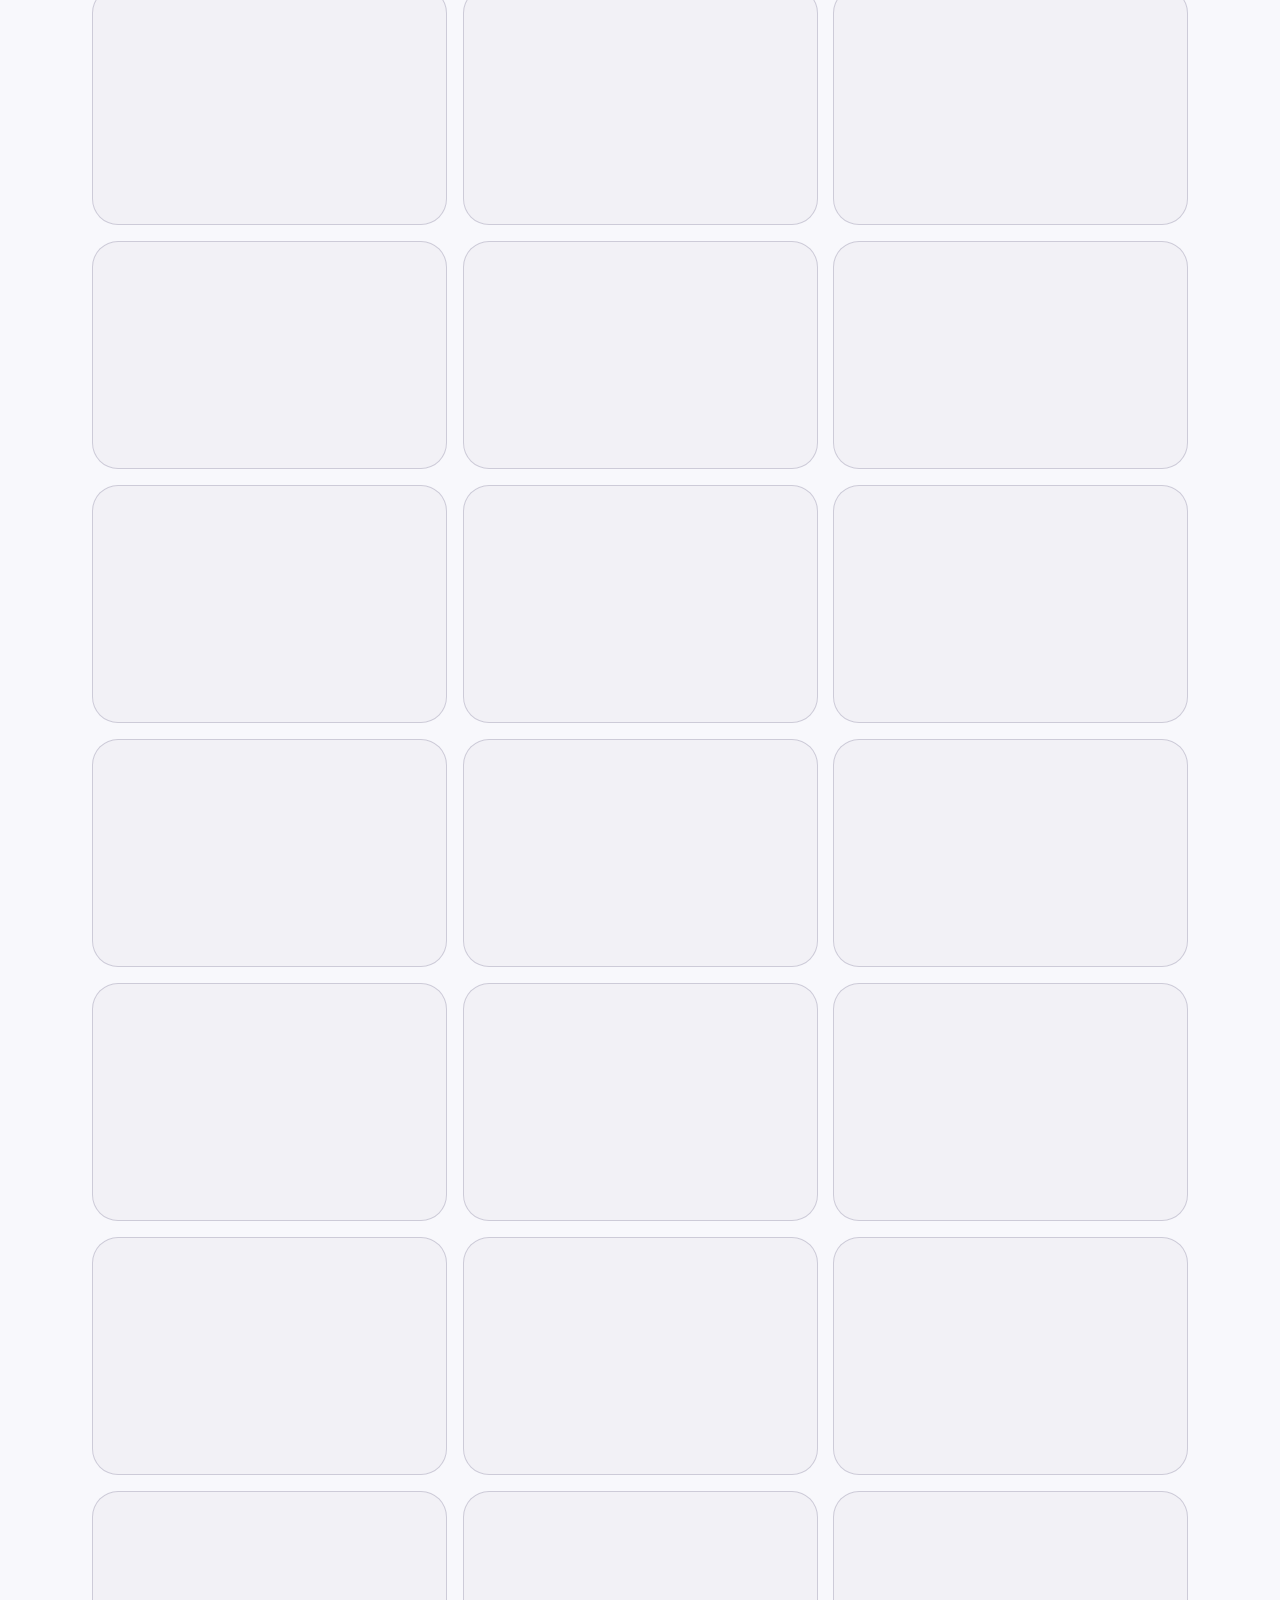
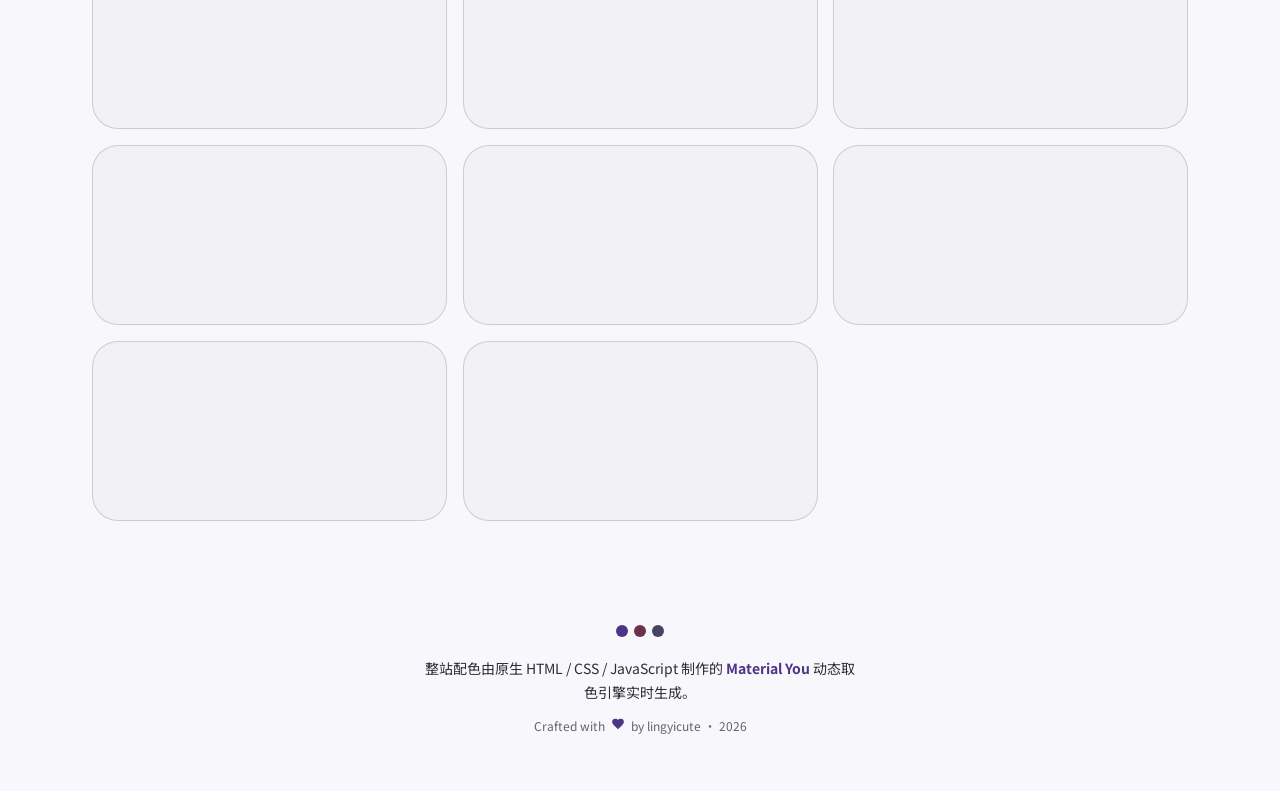
==== commit bcde0a94: "chore: update snapshot database (2026-11-26)" ====
--- a/index.html
+++ b/index.html
@@ -405,14 +405,14 @@
 /* ================================================================
    4 · 内置快照(GitHub 数据兜底)
 ================================================================ */
-/* 2026-11-25 更新 */
+/* 2026-11-26 更新 */
 const USER = {
   "login": "lingyicute",
   "avatar_url": "https://avatars.githubusercontent.com/u/160479206?v=4",
   "html_url": "https://github.com/lingyicute",
   "followers": 26,
   "following": 3,
-  "public_repos": 142,
+  "public_repos": 143,
   "created_at": "2024-02-19T09:32:19Z"
 };
 const SNAP = [
@@ -420,7 +420,7 @@
     "id": 1381061146,
     "name": "worker-cron",
     "description": "My cron job infrastructure",
-    "pushed_at": "2026-11-25T00:13:21Z",
+    "pushed_at": "2026-11-25T23:42:20Z",
     "created_at": "2026-09-22T07:38:56Z",
     "stars": 3,
     "forks": 0,
@@ -429,6 +429,173 @@
     "language": "JavaScript",
     "topics": [],
     "homepage": "",
+    "license": "AGPL-3.0"
+  },
+  {
+    "id": 929393365,
+    "name": "repoPackage",
+    "description": "A collection of all my open-source repositories, used for mirror backups.",
+    "pushed_at": "2026-11-25T15:42:58Z",
+    "created_at": "2025-02-08T12:54:19Z",
+    "stars": 14,
+    "forks": 0,
+    "fork": false,
+    "archived": false,
+    "language": "HTML",
+    "topics": [],
+    "homepage": "",
+    "license": null
+  },
+  {
+    "id": 945261249,
+    "name": "ProxyEverything",
+    "description": "基于 Cloudflare Workers 的实验性通用网页反向代理",
+    "pushed_at": "2026-11-25T15:28:24Z",
+    "created_at": "2025-03-09T02:38:22Z",
+    "stars": 15,
+    "forks": 0,
+    "fork": false,
+    "archived": false,
+    "language": "JavaScript",
+    "topics": [],
+    "homepage": "",
+    "license": "AGPL-3.0"
+  },
+  {
+    "id": 1372938700,
+    "name": "secureblue-watchdog",
+    "description": "Know what a secureblue update actually changes before you download it.",
+    "pushed_at": "2026-11-25T14:54:26Z",
+    "created_at": "2026-09-16T11:34:02Z",
+    "stars": 5,
+    "forks": 0,
+    "fork": false,
+    "archived": false,
+    "language": "Python",
+    "topics": [],
+    "homepage": "",
+    "license": "AGPL-3.0"
+  },
+  {
+    "id": 978110834,
+    "name": "BrowserChecker",
+    "description": "一个简单的网页应用，用于检测访问者浏览器的现代化程度并给出评分。",
+    "pushed_at": "2026-11-25T13:48:29Z",
+    "created_at": "2025-05-05T13:41:19Z",
+    "stars": 9,
+    "forks": 0,
+    "fork": false,
+    "archived": false,
+    "language": "JavaScript",
+    "topics": [],
+    "homepage": "https://test.92li.uk",
+    "license": "AGPL-3.0"
+  },
+  {
+    "id": 924111626,
+    "name": "Diffchecker",
+    "description": "H5 Text, Image & Excel Diff Tool",
+    "pushed_at": "2026-11-25T13:30:23Z",
+    "created_at": "2025-01-29T12:45:15Z",
+    "stars": 15,
+    "forks": 0,
+    "fork": false,
+    "archived": false,
+    "language": "HTML",
+    "topics": [],
+    "homepage": "d.92li.uk",
+    "license": "AGPL-3.0"
+  },
+  {
+    "id": 912850833,
+    "name": "Iridium-H5",
+    "description": "高仿 Chromium 的套壳浏览器！（ > < ）",
+    "pushed_at": "2026-11-25T13:26:49Z",
+    "created_at": "2025-01-06T14:22:18Z",
+    "stars": 13,
+    "forks": 0,
+    "fork": false,
+    "archived": false,
+    "language": "HTML",
+    "topics": [],
+    "homepage": "",
+    "license": "AGPL-3.0"
+  },
+  {
+    "id": 1471779253,
+    "name": "security-advisories",
+    "description": null,
+    "pushed_at": "2026-11-25T13:17:04Z",
+    "created_at": "2026-11-25T12:55:23Z",
+    "stars": 1,
+    "forks": 0,
+    "fork": false,
+    "archived": false,
+    "language": null,
+    "topics": [],
+    "homepage": null,
+    "license": null
+  },
+  {
+    "id": 868724660,
+    "name": "lingyicute",
+    "description": "Config files for my profile.",
+    "pushed_at": "2026-11-25T11:57:57Z",
+    "created_at": "2024-10-07T04:24:36Z",
+    "stars": 15,
+    "forks": 0,
+    "fork": false,
+    "archived": false,
+    "language": null,
+    "topics": [
+      "config"
+    ],
+    "homepage": "https://github.com/lingyicute",
+    "license": null
+  },
+  {
+    "id": 1366217646,
+    "name": "MusicDatabase",
+    "description": "QQ & Netease Music Archive",
+    "pushed_at": "2026-11-25T03:10:34Z",
+    "created_at": "2026-09-11T13:53:15Z",
+    "stars": 5,
+    "forks": 1,
+    "fork": false,
+    "archived": false,
+    "language": "Python",
+    "topics": [],
+    "homepage": "",
+    "license": null
+  },
+  {
+    "id": 1470168427,
+    "name": "gitea",
+    "description": "Git with a cup of tea! Painless self-hosted all-in-one software development service, including Git hosting, code review, team collaboration, package registry and CI/CD",
+    "pushed_at": "2026-11-25T01:54:38Z",
+    "created_at": "2026-11-24T12:57:17Z",
+    "stars": 0,
+    "forks": 0,
+    "fork": true,
+    "archived": false,
+    "language": "Go",
+    "topics": [],
+    "homepage": "https://gitea.com",
+    "license": "MIT"
+  },
+  {
+    "id": 865971007,
+    "name": "repoGallery",
+    "description": "My Open Source Repo Gallery",
+    "pushed_at": "2026-11-25T00:13:27Z",
+    "created_at": "2024-10-01T12:34:12Z",
+    "stars": 13,
+    "forks": 0,
+    "fork": false,
+    "archived": false,
+    "language": "HTML",
+    "topics": [],
+    "homepage": "opensource.92li.uk",
     "license": "AGPL-3.0"
   },
   {
@@ -447,21 +614,6 @@
     "license": "AGPL-3.0"
   },
   {
-    "id": 1470168427,
-    "name": "gitea",
-    "description": "Git with a cup of tea! Painless self-hosted all-in-one software development service, including Git hosting, code review, team collaboration, package registry and CI/CD",
-    "pushed_at": "2026-11-24T15:57:04Z",
-    "created_at": "2026-11-24T12:57:17Z",
-    "stars": 0,
-    "forks": 0,
-    "fork": true,
-    "archived": false,
-    "language": "Go",
-    "topics": [],
-    "homepage": "https://gitea.com",
-    "license": "MIT"
-  },
-  {
     "id": 1470364878,
     "name": "node",
     "description": "Node.js JavaScript runtime ✨🐢🚀✨",
@@ -475,51 +627,6 @@
     "topics": [],
     "homepage": "https://nodejs.org",
     "license": "NOASSERTION"
-  },
-  {
-    "id": 929393365,
-    "name": "repoPackage",
-    "description": "A collection of all my open-source repositories, used for mirror backups.",
-    "pushed_at": "2026-11-24T15:43:01Z",
-    "created_at": "2025-02-08T12:54:19Z",
-    "stars": 14,
-    "forks": 0,
-    "fork": false,
-    "archived": false,
-    "language": "HTML",
-    "topics": [],
-    "homepage": "",
-    "license": null
-  },
-  {
-    "id": 945261249,
-    "name": "ProxyEverything",
-    "description": "基于 Cloudflare Workers 的实验性通用网页反向代理",
-    "pushed_at": "2026-11-24T15:24:58Z",
-    "created_at": "2025-03-09T02:38:22Z",
-    "stars": 15,
-    "forks": 0,
-    "fork": false,
-    "archived": false,
-    "language": "JavaScript",
-    "topics": [],
-    "homepage": "",
-    "license": "AGPL-3.0"
-  },
-  {
-    "id": 924111626,
-    "name": "Diffchecker",
-    "description": "H5 Text, Image & Excel Diff Tool",
-    "pushed_at": "2026-11-24T15:21:08Z",
-    "created_at": "2025-01-29T12:45:15Z",
-    "stars": 15,
-    "forks": 0,
-    "fork": false,
-    "archived": false,
-    "language": "HTML",
-    "topics": [],
-    "homepage": "d.92li.uk",
-    "license": "AGPL-3.0"
   },
   {
     "id": 932211640,
@@ -537,21 +644,6 @@
     "license": "GPL-3.0"
   },
   {
-    "id": 1372938700,
-    "name": "secureblue-watchdog",
-    "description": "Know what a secureblue update actually changes before you download it.",
-    "pushed_at": "2026-11-24T14:44:05Z",
-    "created_at": "2026-09-16T11:34:02Z",
-    "stars": 5,
-    "forks": 0,
-    "fork": false,
-    "archived": false,
-    "language": "Python",
-    "topics": [],
-    "homepage": "",
-    "license": "AGPL-3.0"
-  },
-  {
     "id": 1418293511,
     "name": "chromium-build",
     "description": null,
@@ -672,36 +764,6 @@
     "license": "AGPL-3.0"
   },
   {
-    "id": 1366217646,
-    "name": "MusicDatabase",
-    "description": "QQ & Netease Music Archive",
-    "pushed_at": "2026-11-24T04:27:13Z",
-    "created_at": "2026-09-11T13:53:15Z",
-    "stars": 5,
-    "forks": 1,
-    "fork": false,
-    "archived": false,
-    "language": "Python",
-    "topics": [],
-    "homepage": "",
-    "license": null
-  },
-  {
-    "id": 865971007,
-    "name": "repoGallery",
-    "description": "My Open Source Repo Gallery",
-    "pushed_at": "2026-11-24T02:39:46Z",
-    "created_at": "2024-10-01T12:34:12Z",
-    "stars": 13,
-    "forks": 0,
-    "fork": false,
-    "archived": false,
-    "language": "HTML",
-    "topics": [],
-    "homepage": "opensource.92li.uk",
-    "license": "AGPL-3.0"
-  },
-  {
     "id": 1468863564,
     "name": "PommeMC",
     "description": "High-performance Minecraft: Rust Edition client written from scratch in Rust and Vulkan. Joins vanilla servers 1.20-26.3.",
@@ -792,23 +854,6 @@
     "license": "MIT"
   },
   {
-    "id": 868724660,
-    "name": "lingyicute",
-    "description": "Config files for my profile.",
-    "pushed_at": "2026-11-22T13:05:41Z",
-    "created_at": "2024-10-07T04:24:36Z",
-    "stars": 15,
-    "forks": 0,
-    "fork": false,
-    "archived": false,
-    "language": null,
-    "topics": [
-      "config"
-    ],
-    "homepage": "https://github.com/lingyicute",
-    "license": null
-  },
-  {
     "id": 782949745,
     "name": "StarryPassAndroid",
     "description": "StarryPass Password Manager",
@@ -836,21 +881,6 @@
     "language": "HTML",
     "topics": [],
     "homepage": "h.92li.uk",
-    "license": "AGPL-3.0"
-  },
-  {
-    "id": 978110834,
-    "name": "BrowserChecker",
-    "description": "一个简单的网页应用，用于检测访问者浏览器的现代化程度并给出评分。",
-    "pushed_at": "2026-11-22T06:45:02Z",
-    "created_at": "2025-05-05T13:41:19Z",
-    "stars": 9,
-    "forks": 0,
-    "fork": false,
-    "archived": false,
-    "language": "JavaScript",
-    "topics": [],
-    "homepage": "https://test.92li.uk",
     "license": "AGPL-3.0"
   },
   {
@@ -1069,7 +1099,7 @@
     "description": "A Material You Design music player for Android.",
     "pushed_at": "2026-11-19T12:19:00Z",
     "created_at": "2024-08-19T15:30:18Z",
-    "stars": 24,
+    "stars": 25,
     "forks": 3,
     "fork": false,
     "archived": false,
@@ -2351,21 +2381,6 @@
     "language": "HTML",
     "topics": [],
     "homepage": "95mines.92li.uk",
-    "license": "AGPL-3.0"
-  },
-  {
-    "id": 912850833,
-    "name": "Iridium-H5",
-    "description": "高仿 Chromium 的套壳浏览器！（ > < ）",
-    "pushed_at": "2026-11-19T12:11:01Z",
-    "created_at": "2025-01-06T14:22:18Z",
-    "stars": 13,
-    "forks": 0,
-    "fork": false,
-    "archived": false,
-    "language": "HTML",
-    "topics": [],
-    "homepage": "",
     "license": "AGPL-3.0"
   },
   {
@@ -3182,10 +3197,10 @@
   const key = DATA.source + ':' + DATA.repos.length;
   if (key === lastSourceKey) return;
   lastSourceKey = key;
-  const m = { live: ['实时数据', 'ter-c', 'radio'], mirror: ['镜像 + 快照', 'sec-c', 'cloudoff'], snapshot: ['快照 11-25', 'err-c', 'database'] }[DATA.source];
+  const m = { live: ['实时数据', 'ter-c', 'radio'], mirror: ['镜像 + 快照', 'sec-c', 'cloudoff'], snapshot: ['快照 11-26', 'err-c', 'database'] }[DATA.source];
   const c = $('#srcChip');
   c.className = 'src-chip ' + m[1];
-  c.title = DATA.source === 'mirror' ? '镜像计数；用户资料和已知仓库元数据来自 2026-11-25 快照，新增仓库类型未知' : DATA.source === 'snapshot' ? '离线快照：2026-11-25，非实时数据' : 'GitHub API 数据';
+  c.title = DATA.source === 'mirror' ? '镜像计数；用户资料和已知仓库元数据来自 2026-11-26 快照，新增仓库类型未知' : DATA.source === 'snapshot' ? '离线快照：2026-11-26，非实时数据' : 'GitHub API 数据';
   c.innerHTML = ic(m[2], 14) + ' ' + m[0] + ' <span class="n">· ' + DATA.repos.length + '</span>';
 }
 
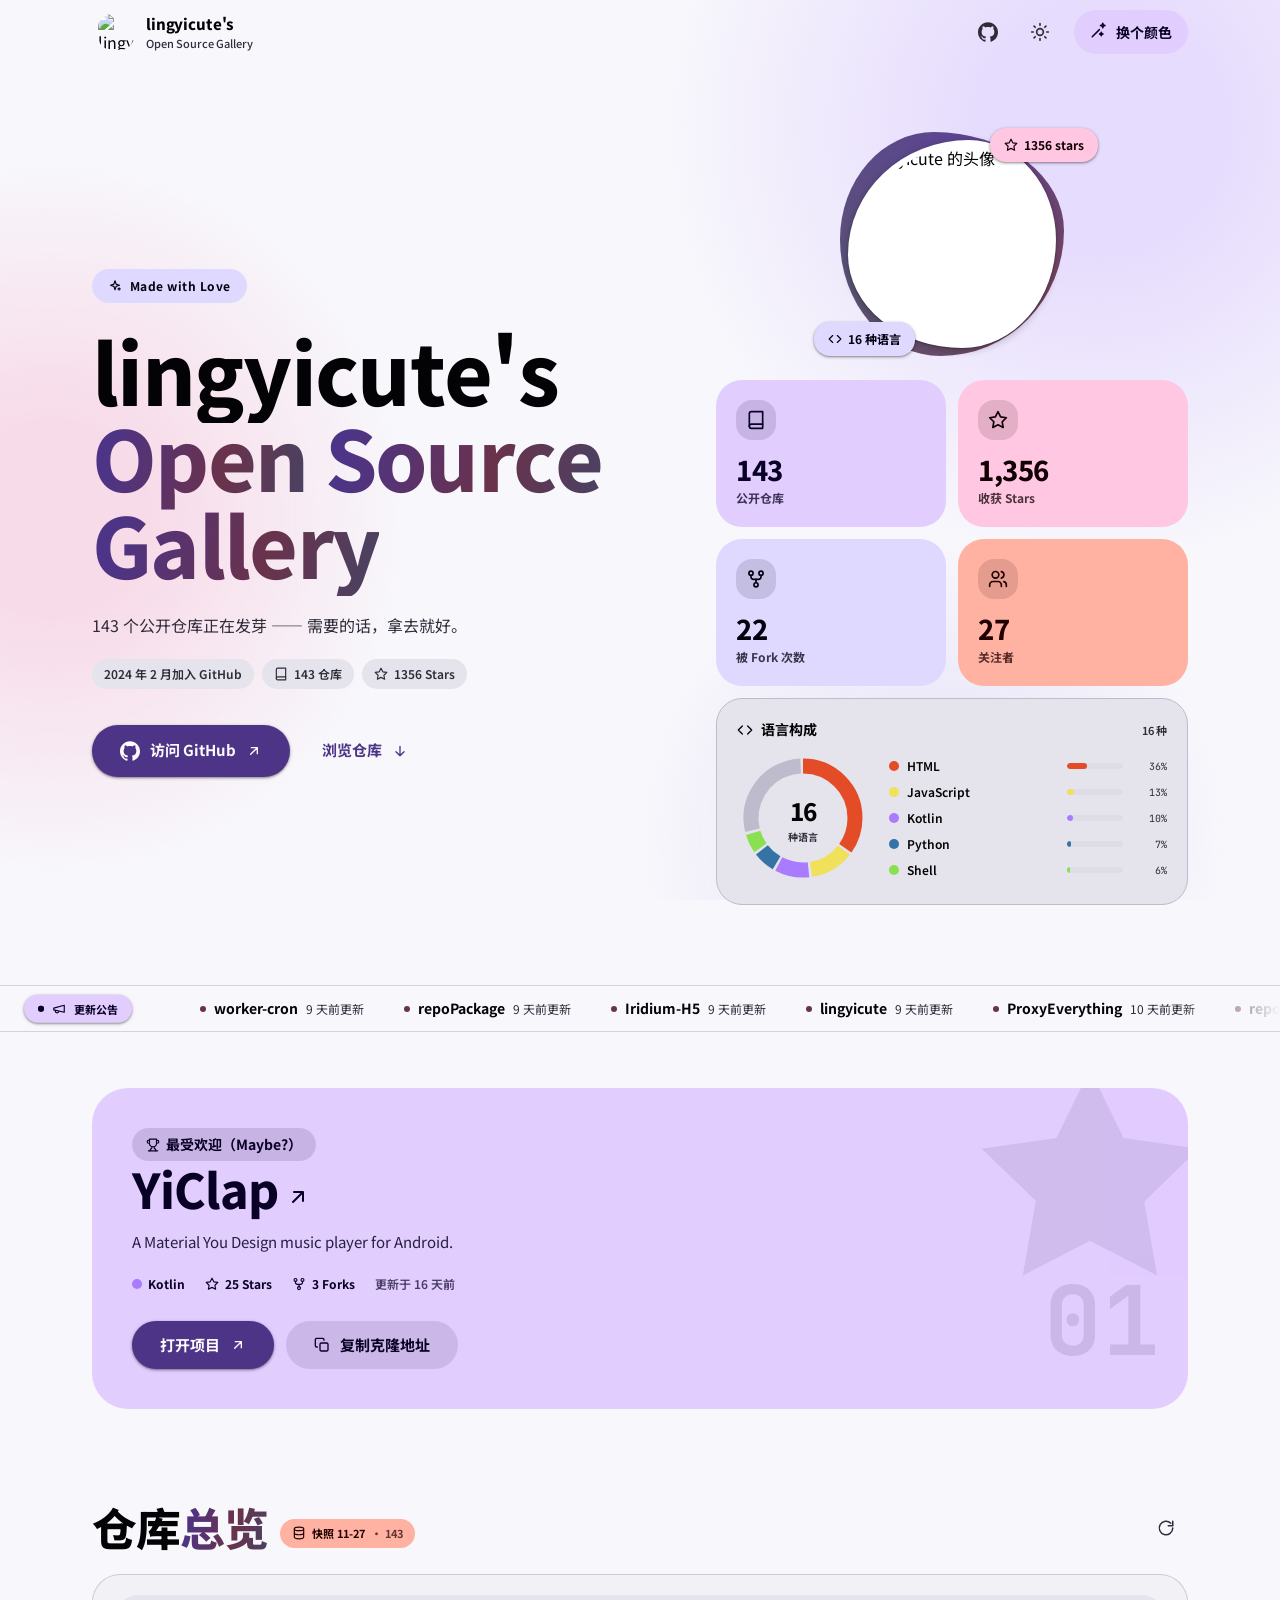
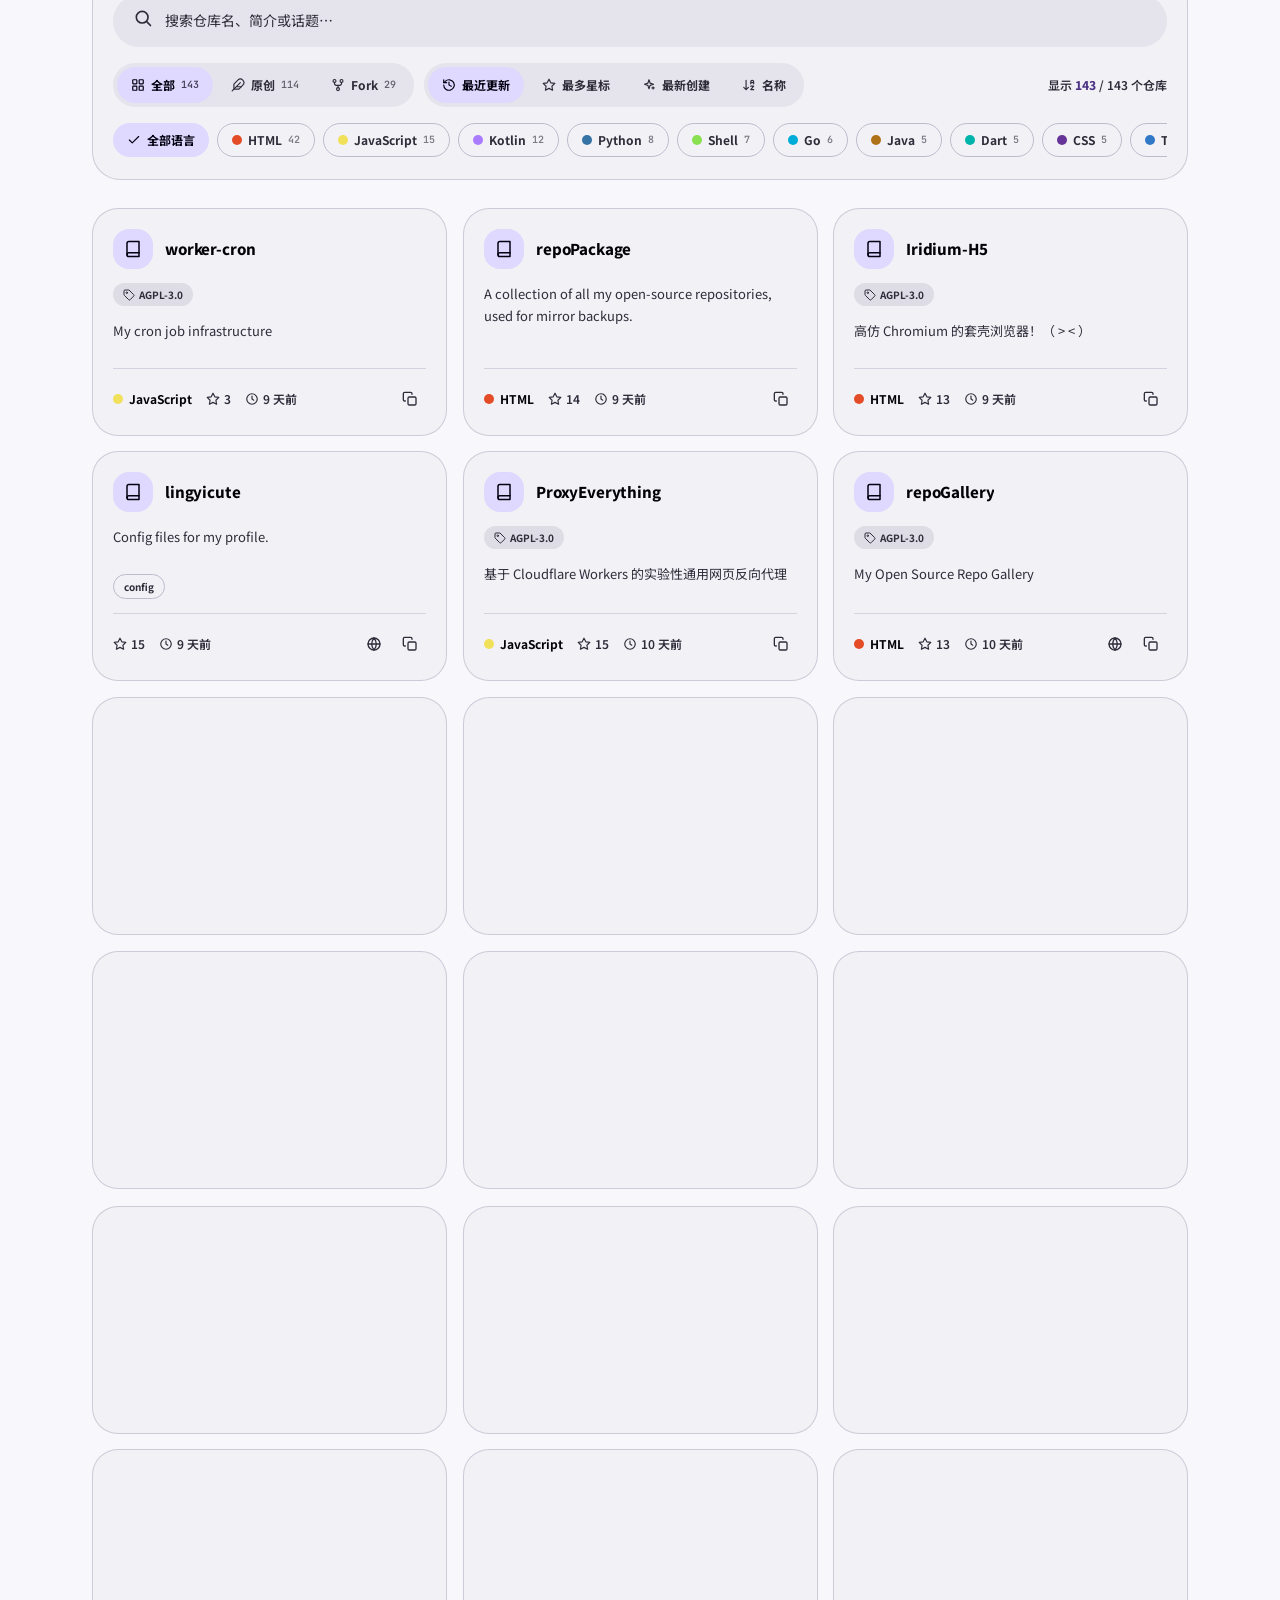
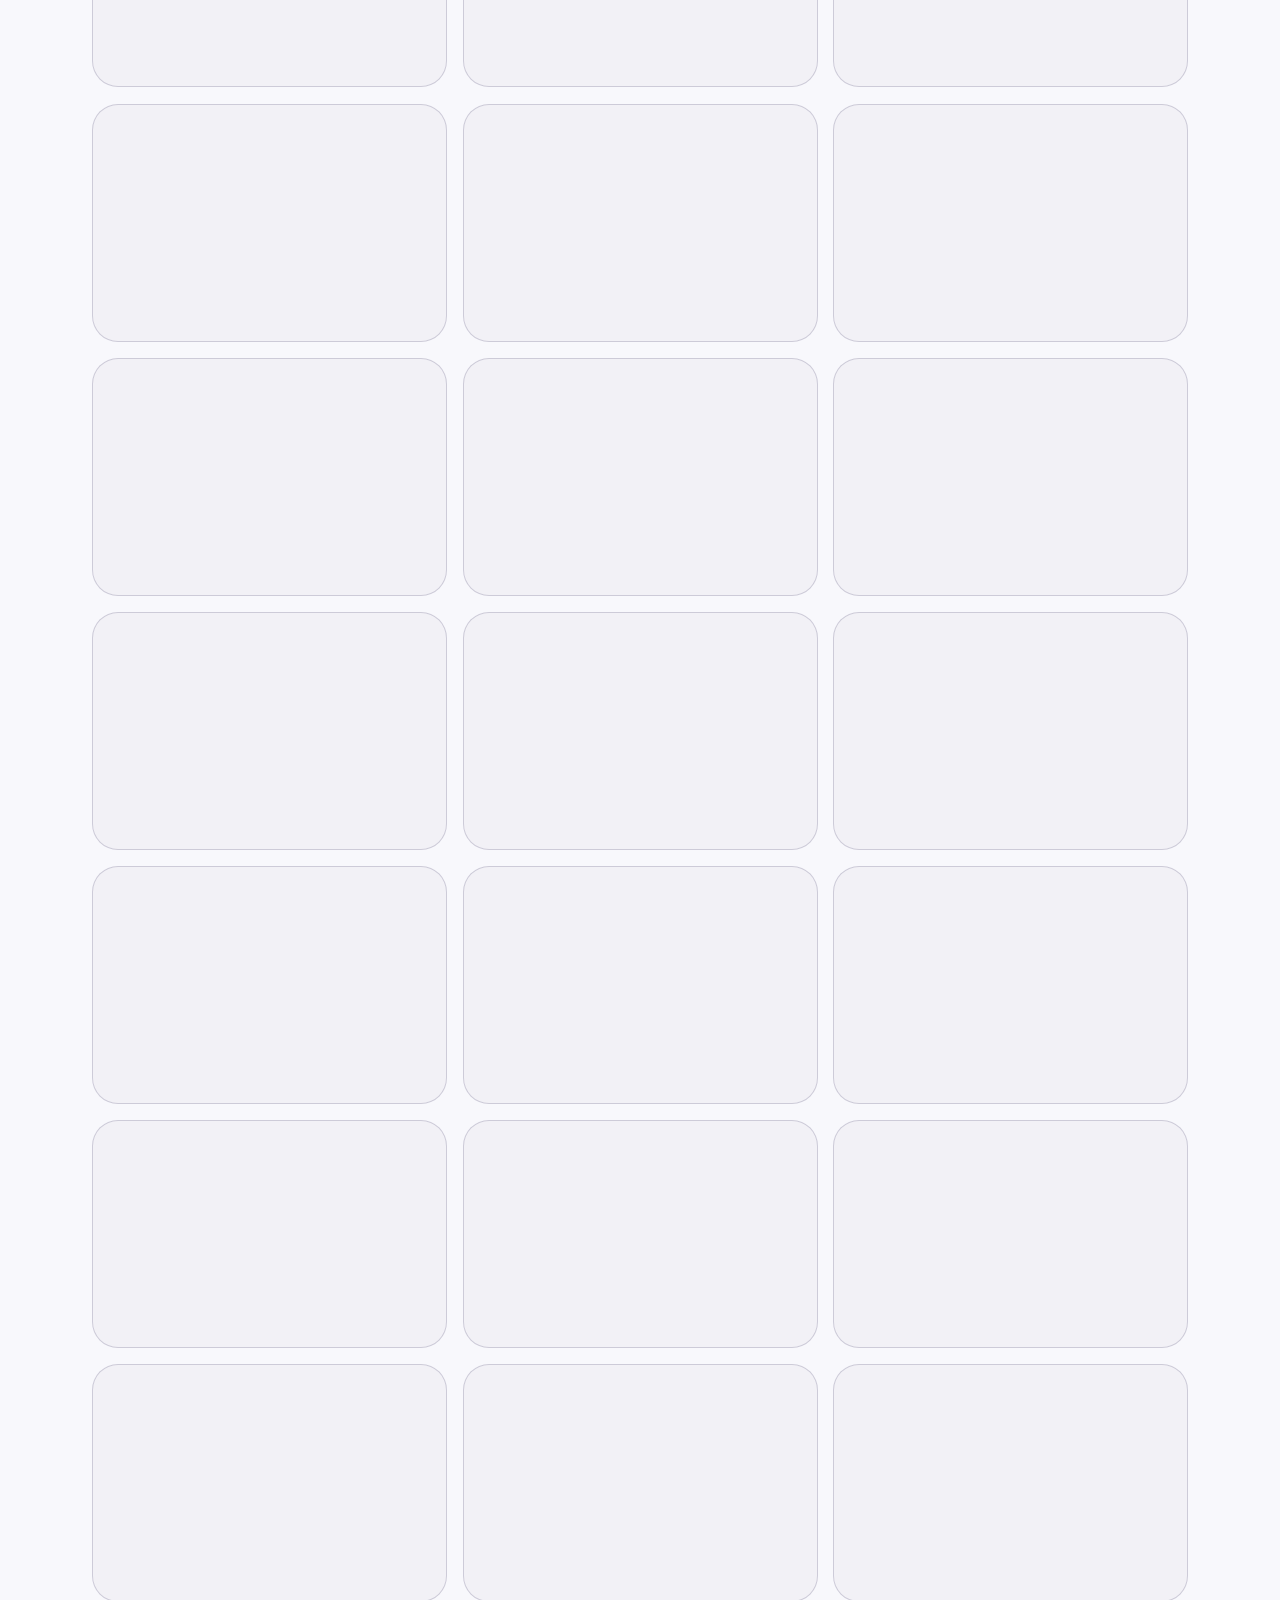
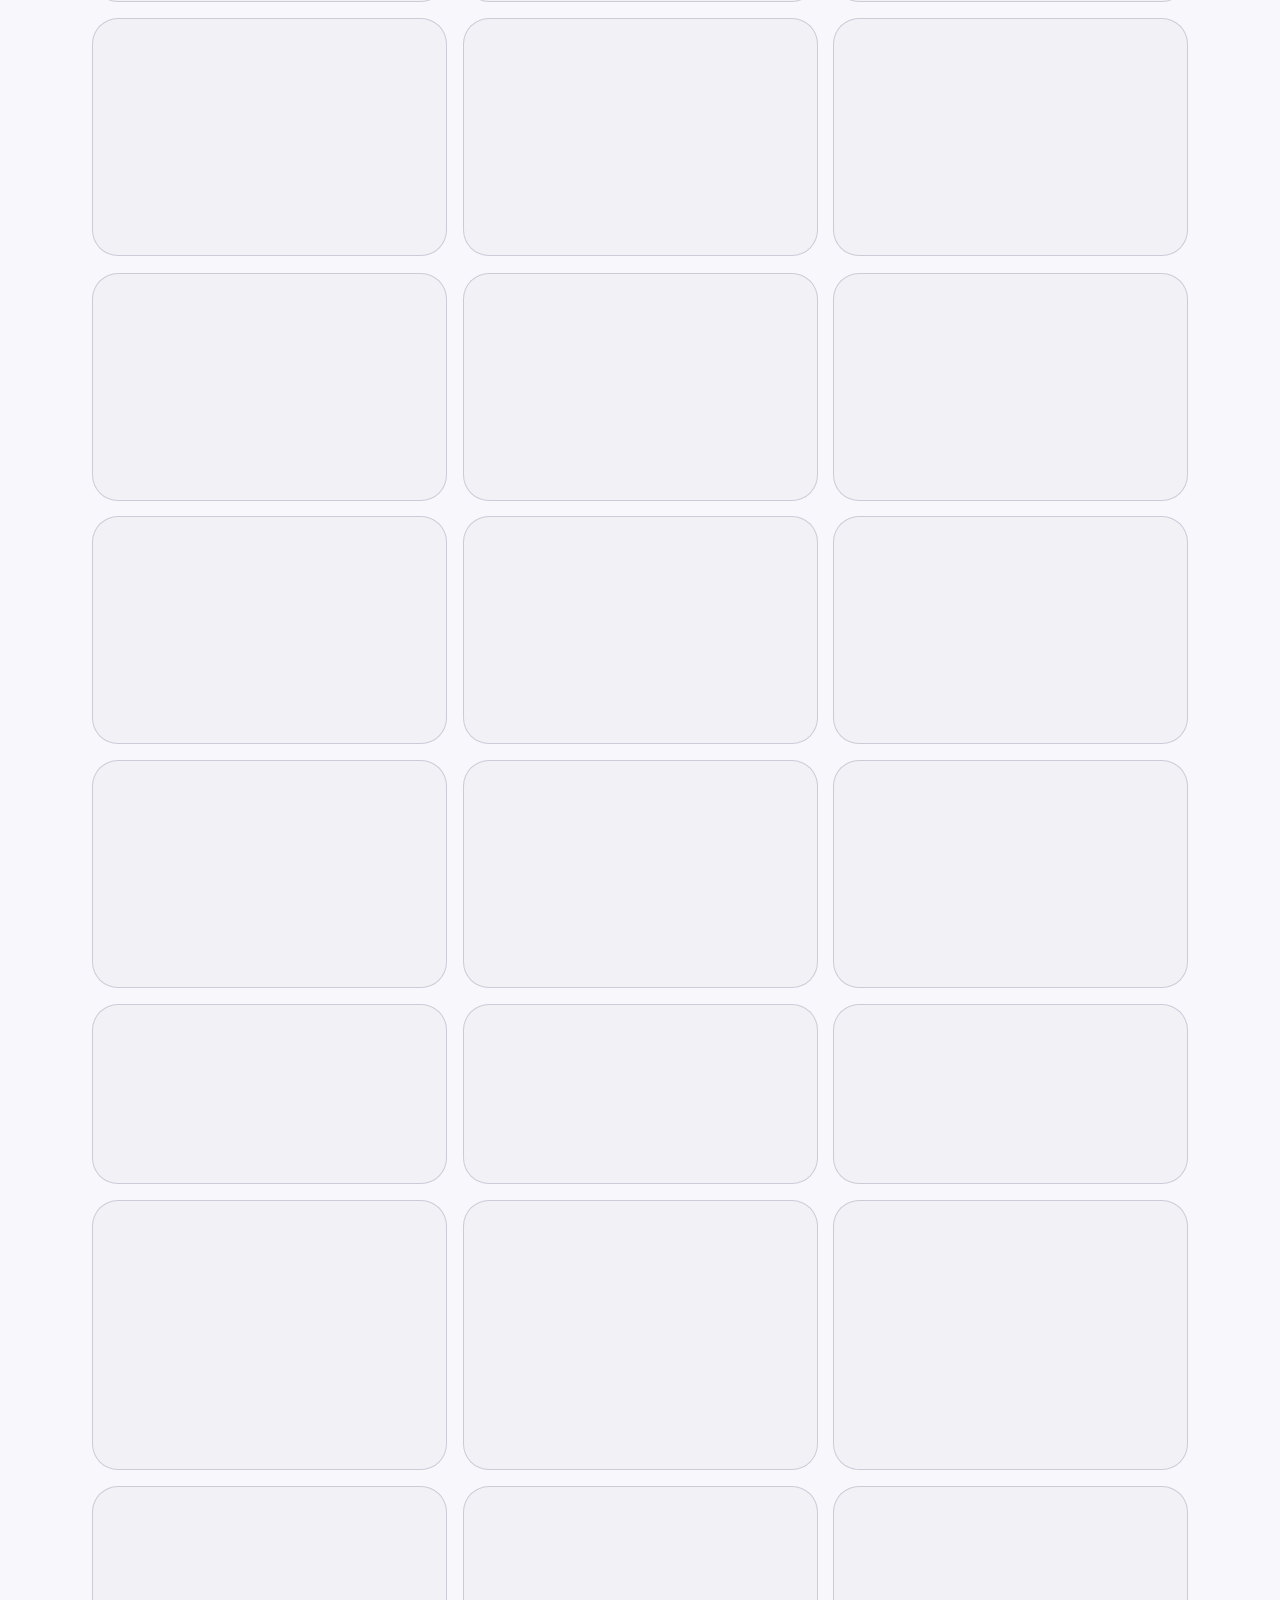
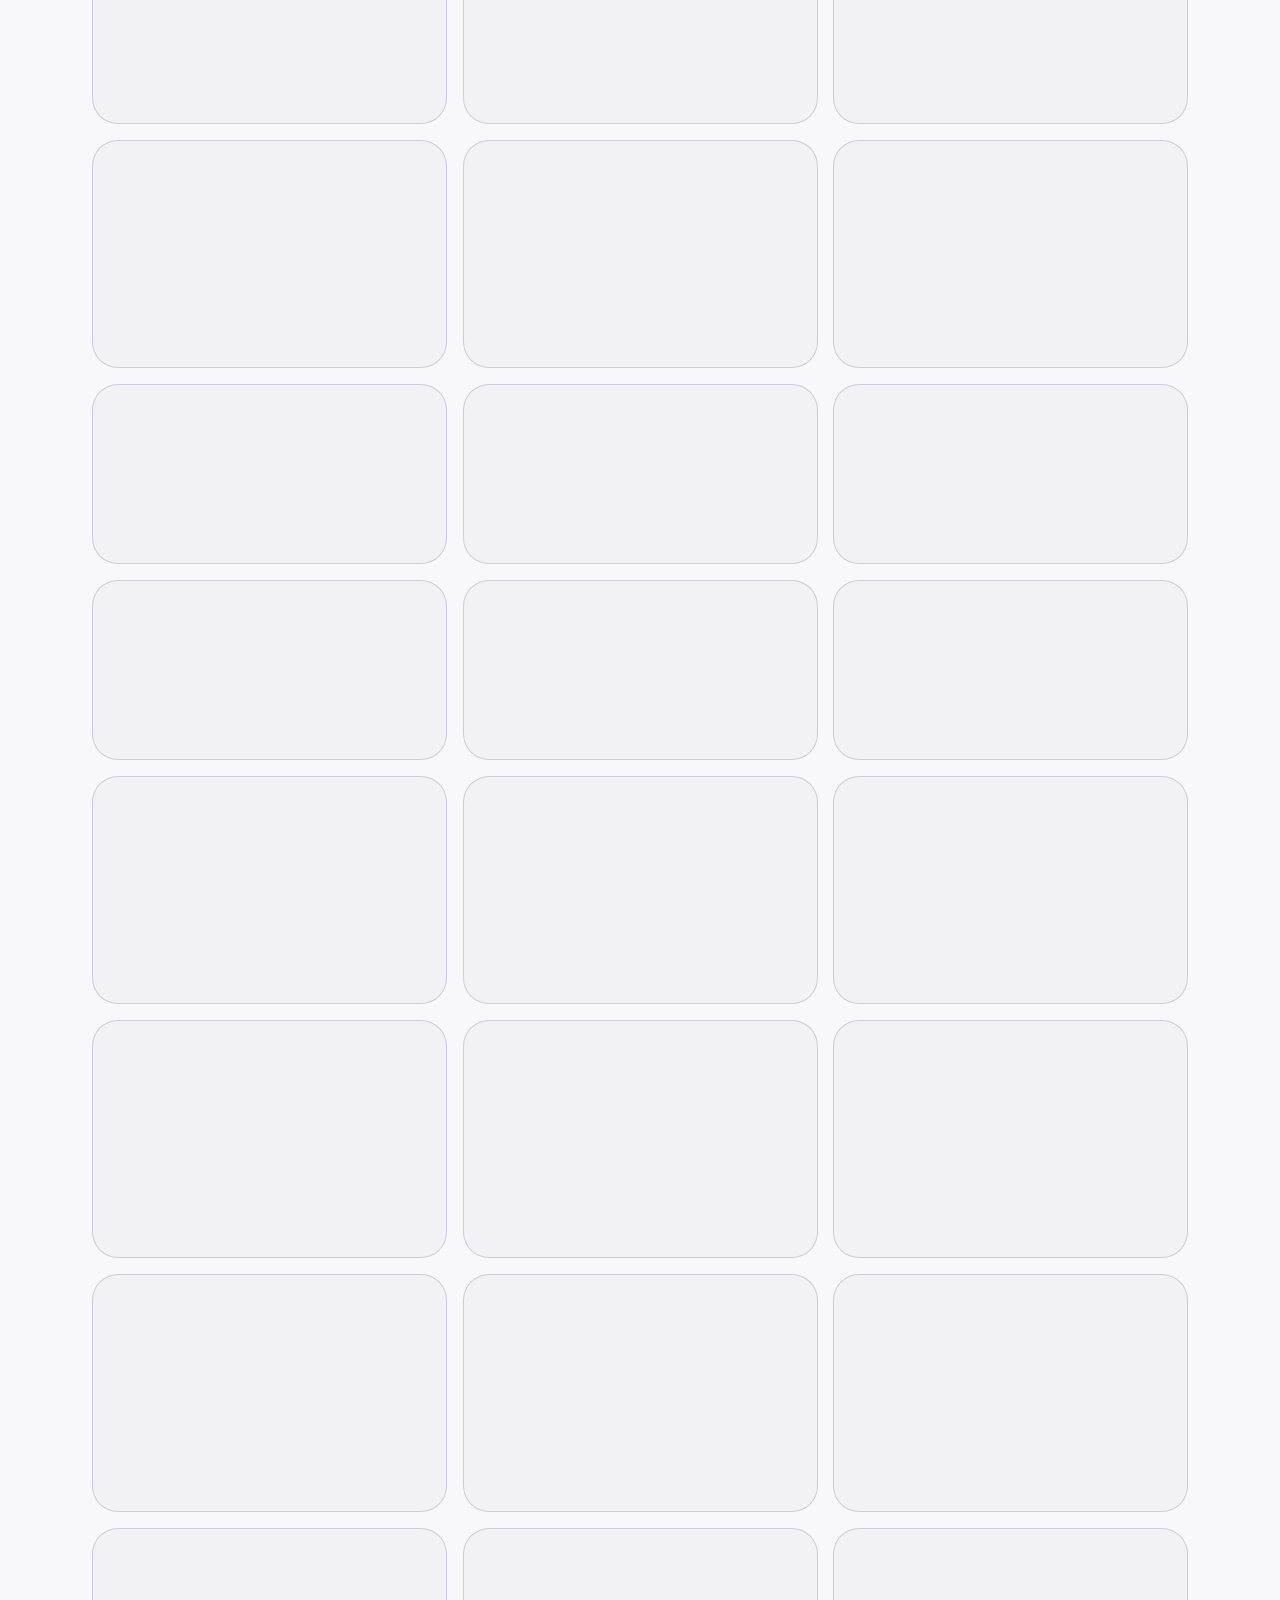
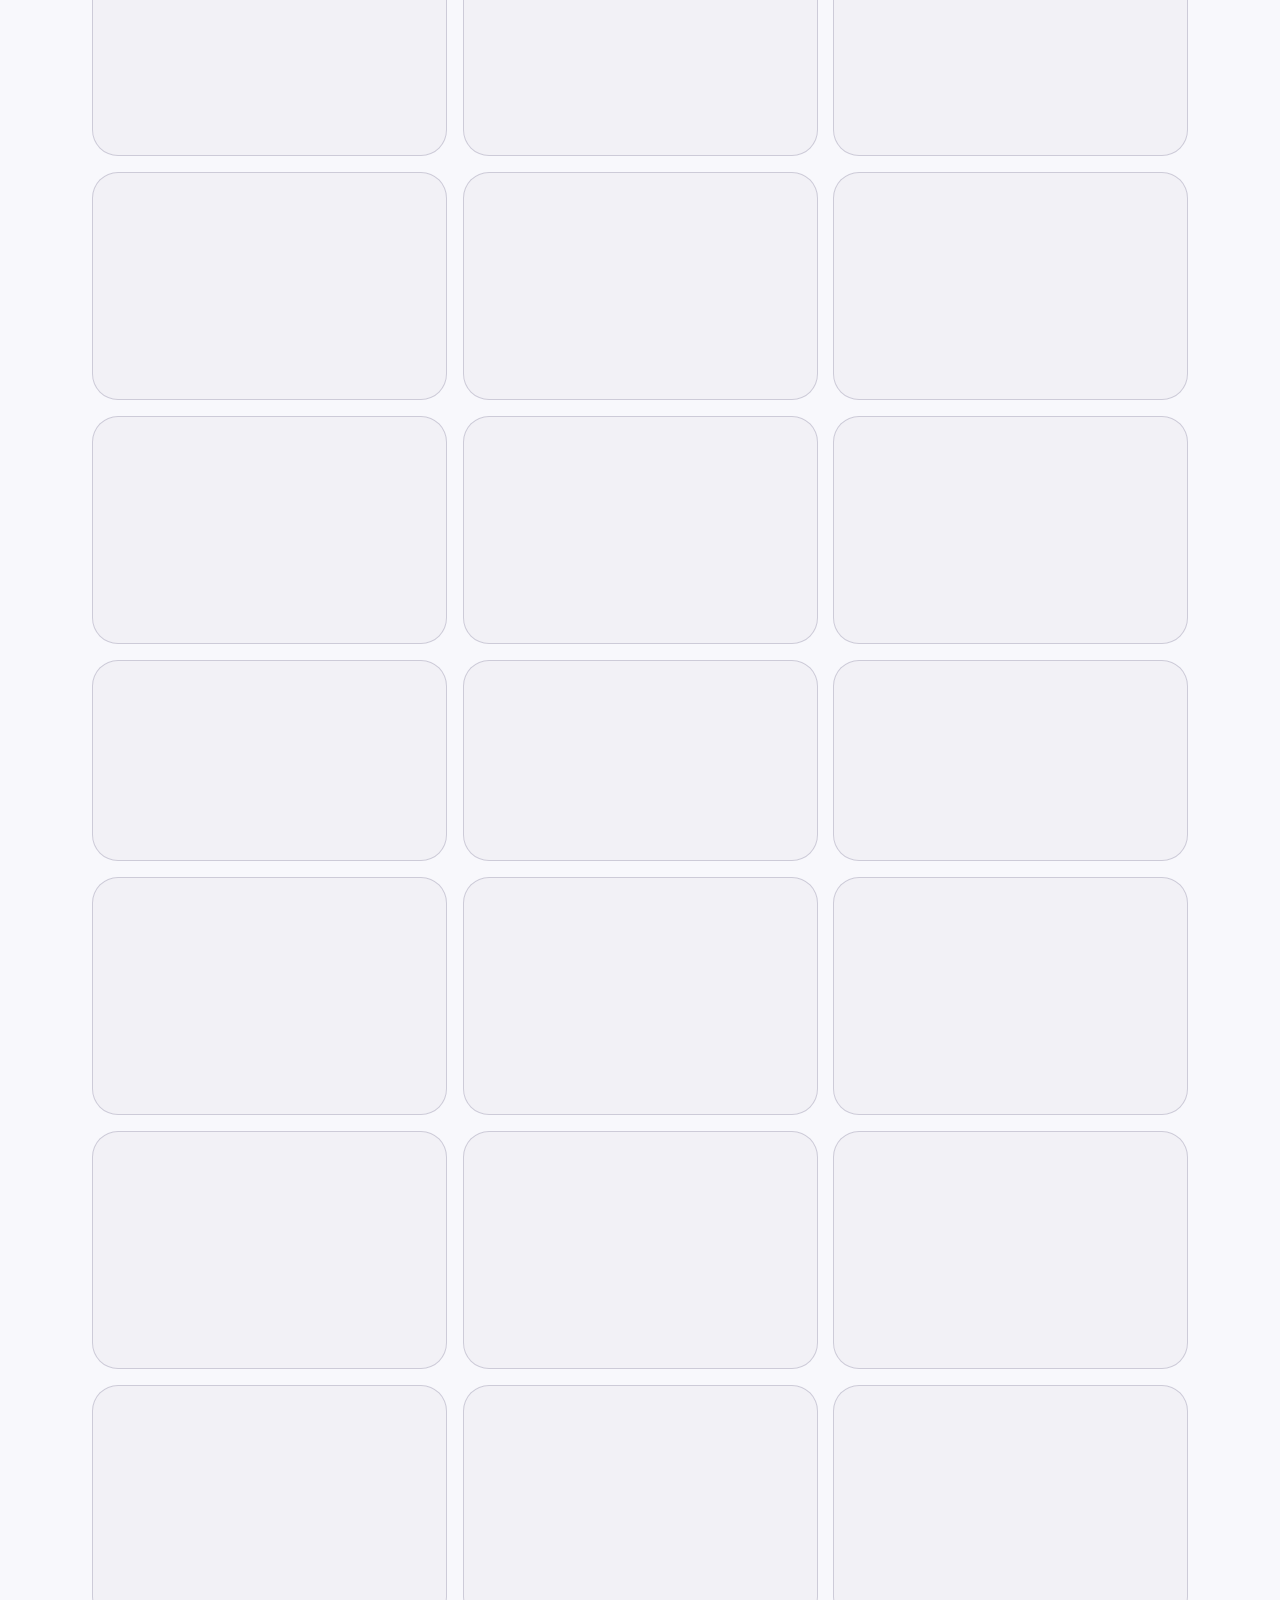
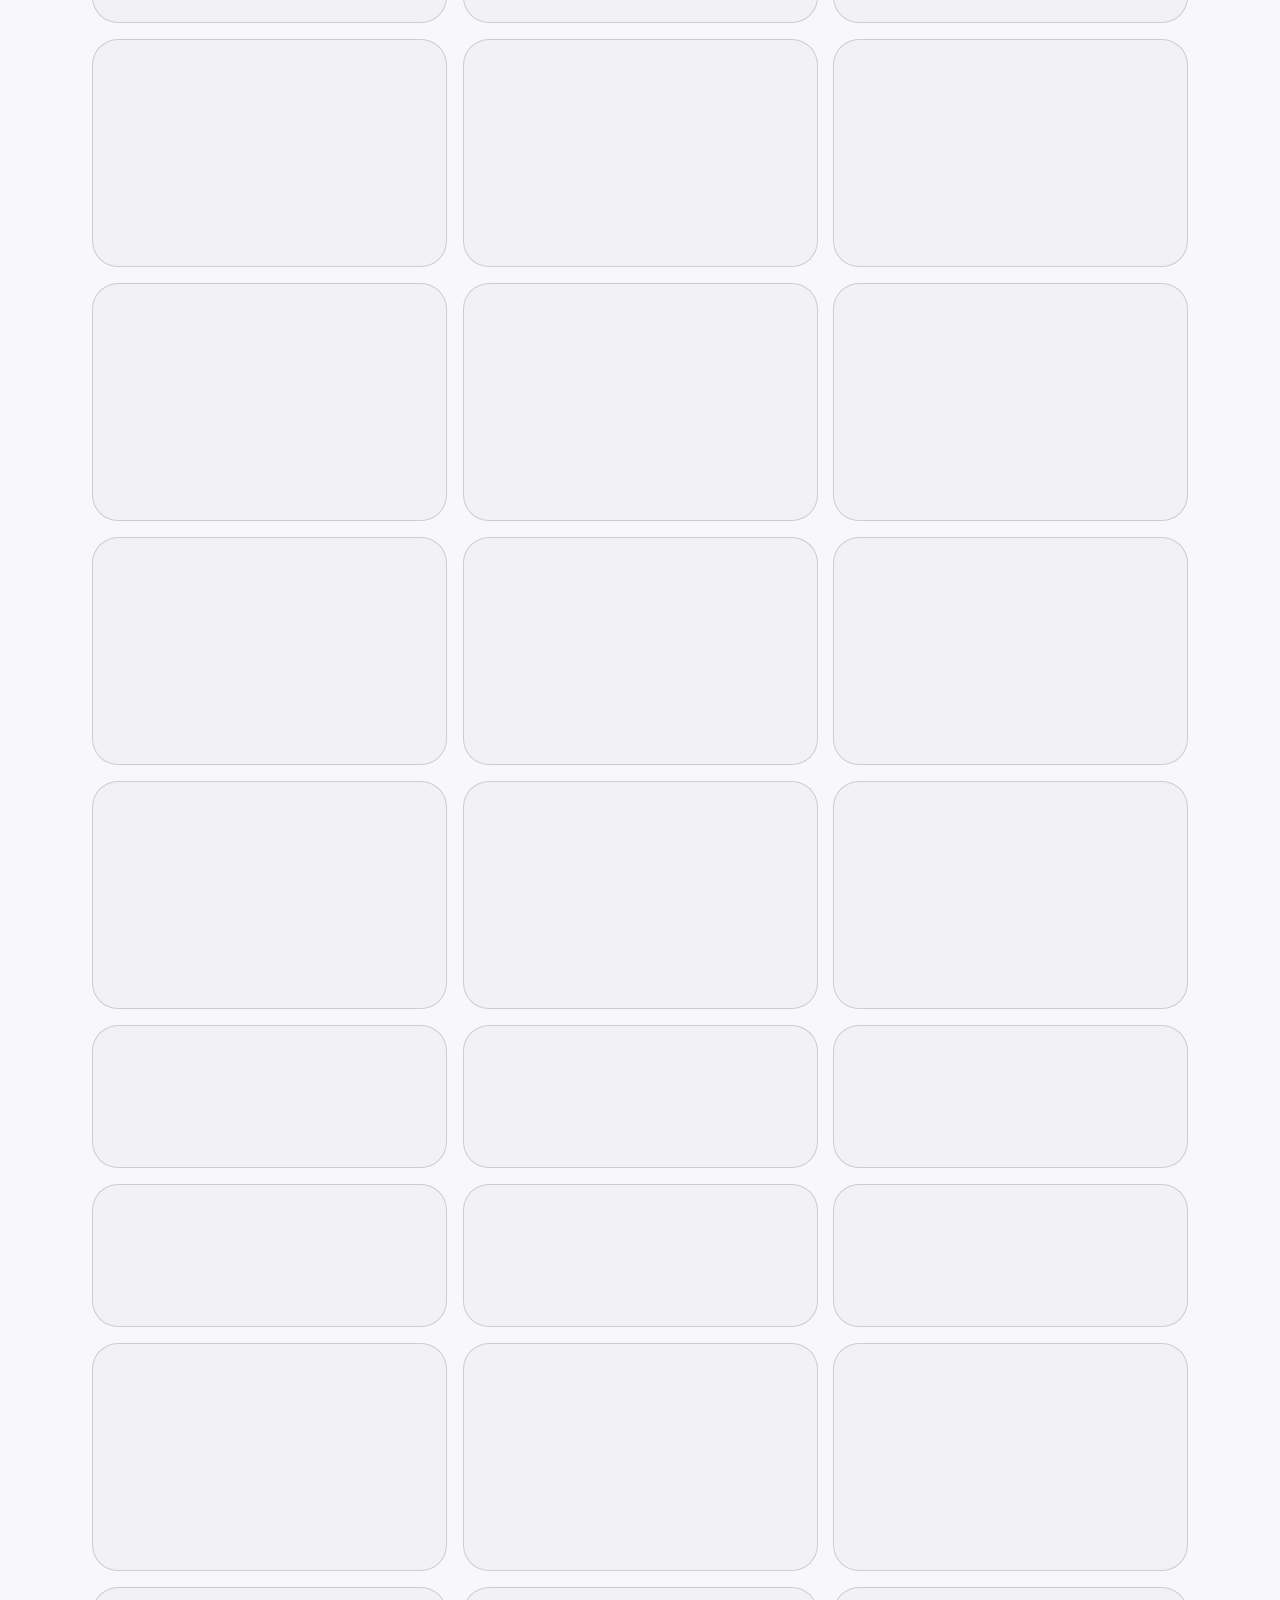
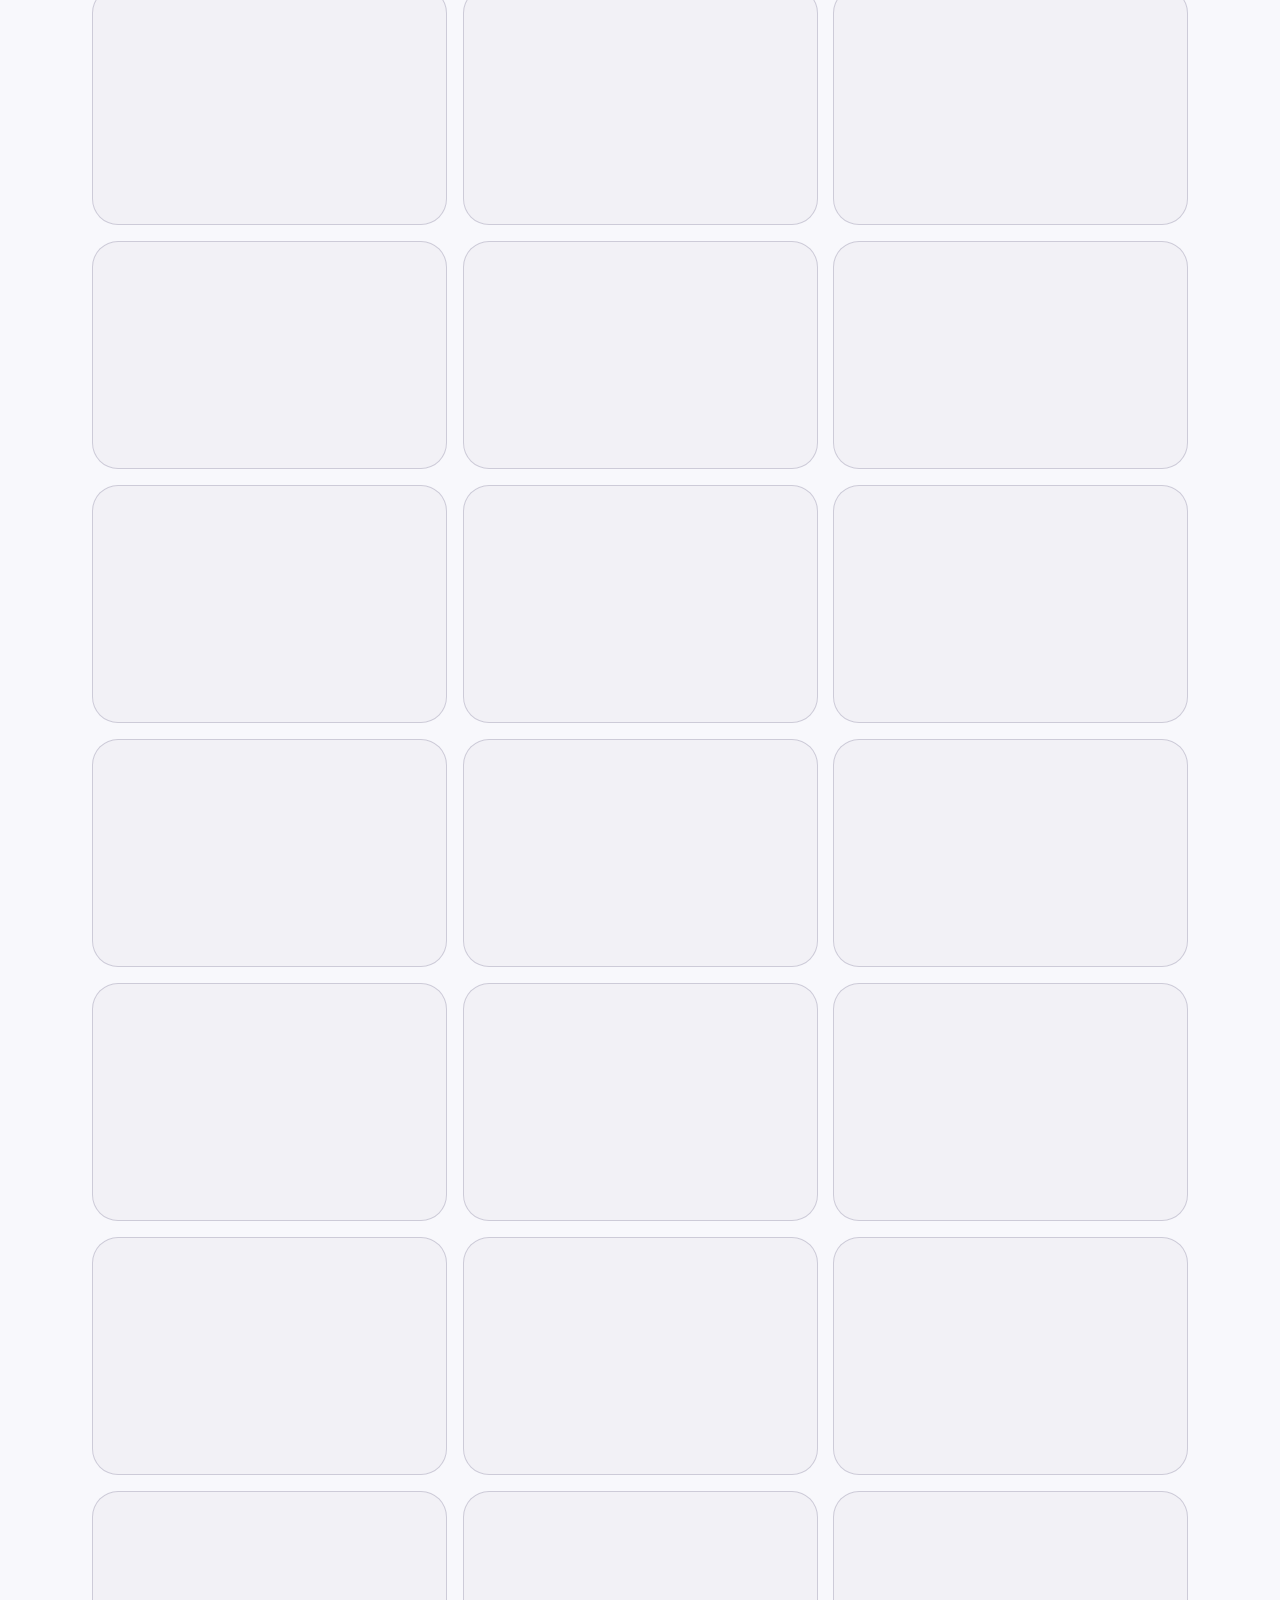
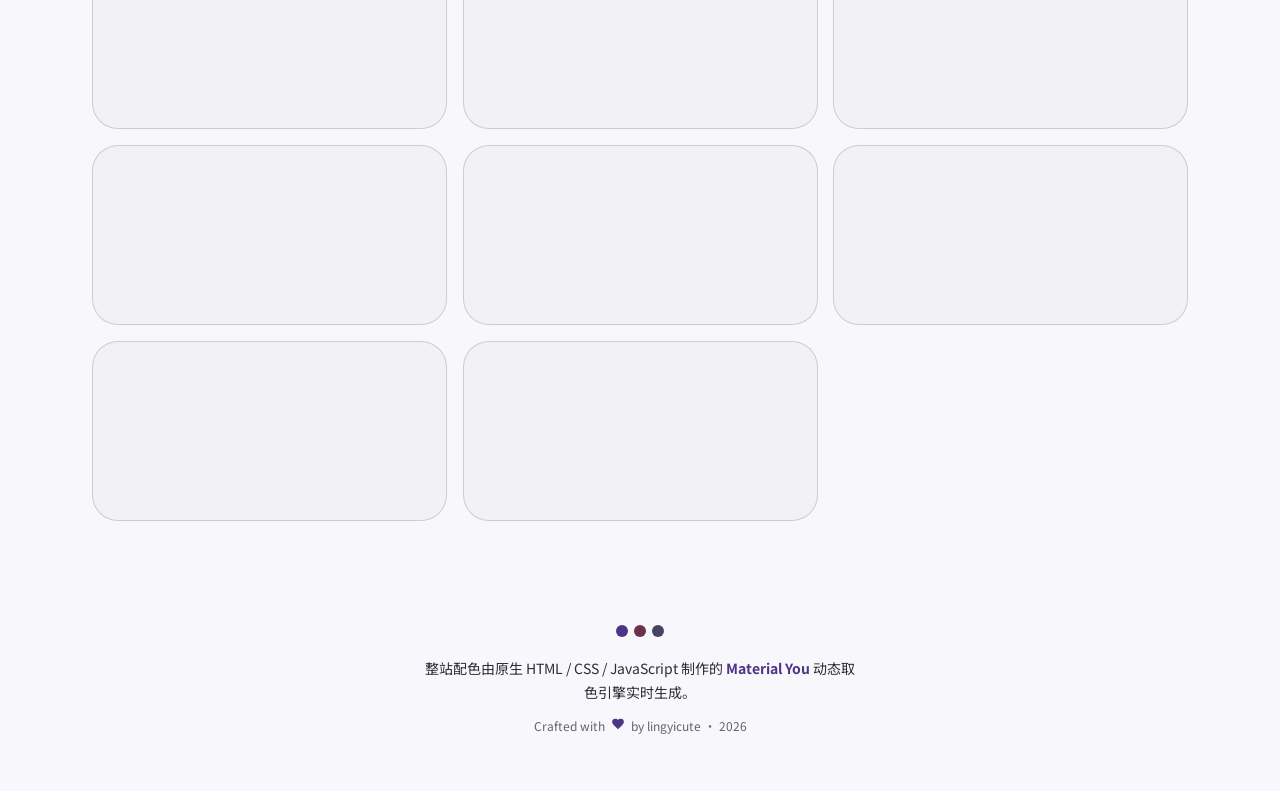
==== commit a967ab59: "chore: update snapshot database (2026-11-27)" ====
--- a/index.html
+++ b/index.html
@@ -405,12 +405,12 @@
 /* ================================================================
    4 · 内置快照(GitHub 数据兜底)
 ================================================================ */
-/* 2026-11-26 更新 */
+/* 2026-11-27 更新 */
 const USER = {
   "login": "lingyicute",
   "avatar_url": "https://avatars.githubusercontent.com/u/160479206?v=4",
   "html_url": "https://github.com/lingyicute",
-  "followers": 26,
+  "followers": 27,
   "following": 3,
   "public_repos": 143,
   "created_at": "2024-02-19T09:32:19Z"
@@ -420,7 +420,7 @@
     "id": 1381061146,
     "name": "worker-cron",
     "description": "My cron job infrastructure",
-    "pushed_at": "2026-11-25T23:42:20Z",
+    "pushed_at": "2026-11-26T23:42:20Z",
     "created_at": "2026-09-22T07:38:56Z",
     "stars": 3,
     "forks": 0,
@@ -435,7 +435,7 @@
     "id": 929393365,
     "name": "repoPackage",
     "description": "A collection of all my open-source repositories, used for mirror backups.",
-    "pushed_at": "2026-11-25T15:42:58Z",
+    "pushed_at": "2026-11-26T13:42:48Z",
     "created_at": "2025-02-08T12:54:19Z",
     "stars": 14,
     "forks": 0,
@@ -444,13 +444,45 @@
     "language": "HTML",
     "topics": [],
     "homepage": "",
+    "license": null
+  },
+  {
+    "id": 912850833,
+    "name": "Iridium-H5",
+    "description": "高仿 Chromium 的套壳浏览器！（ > < ）",
+    "pushed_at": "2026-11-26T13:37:51Z",
+    "created_at": "2025-01-06T14:22:18Z",
+    "stars": 13,
+    "forks": 0,
+    "fork": false,
+    "archived": false,
+    "language": "HTML",
+    "topics": [],
+    "homepage": "",
+    "license": "AGPL-3.0"
+  },
+  {
+    "id": 868724660,
+    "name": "lingyicute",
+    "description": "Config files for my profile.",
+    "pushed_at": "2026-11-26T08:23:43Z",
+    "created_at": "2024-10-07T04:24:36Z",
+    "stars": 15,
+    "forks": 0,
+    "fork": false,
+    "archived": false,
+    "language": null,
+    "topics": [
+      "config"
+    ],
+    "homepage": "https://github.com/lingyicute",
     "license": null
   },
   {
     "id": 945261249,
     "name": "ProxyEverything",
     "description": "基于 Cloudflare Workers 的实验性通用网页反向代理",
-    "pushed_at": "2026-11-25T15:28:24Z",
+    "pushed_at": "2026-11-26T04:14:12Z",
     "created_at": "2025-03-09T02:38:22Z",
     "stars": 15,
     "forks": 0,
@@ -459,6 +491,21 @@
     "language": "JavaScript",
     "topics": [],
     "homepage": "",
+    "license": "AGPL-3.0"
+  },
+  {
+    "id": 865971007,
+    "name": "repoGallery",
+    "description": "My Open Source Repo Gallery",
+    "pushed_at": "2026-11-25T23:52:16Z",
+    "created_at": "2024-10-01T12:34:12Z",
+    "stars": 13,
+    "forks": 0,
+    "fork": false,
+    "archived": false,
+    "language": "HTML",
+    "topics": [],
+    "homepage": "opensource.92li.uk",
     "license": "AGPL-3.0"
   },
   {
@@ -507,21 +554,6 @@
     "license": "AGPL-3.0"
   },
   {
-    "id": 912850833,
-    "name": "Iridium-H5",
-    "description": "高仿 Chromium 的套壳浏览器！（ > < ）",
-    "pushed_at": "2026-11-25T13:26:49Z",
-    "created_at": "2025-01-06T14:22:18Z",
-    "stars": 13,
-    "forks": 0,
-    "fork": false,
-    "archived": false,
-    "language": "HTML",
-    "topics": [],
-    "homepage": "",
-    "license": "AGPL-3.0"
-  },
-  {
     "id": 1471779253,
     "name": "security-advisories",
     "description": null,
@@ -534,23 +566,6 @@
     "language": null,
     "topics": [],
     "homepage": null,
-    "license": null
-  },
-  {
-    "id": 868724660,
-    "name": "lingyicute",
-    "description": "Config files for my profile.",
-    "pushed_at": "2026-11-25T11:57:57Z",
-    "created_at": "2024-10-07T04:24:36Z",
-    "stars": 15,
-    "forks": 0,
-    "fork": false,
-    "archived": false,
-    "language": null,
-    "topics": [
-      "config"
-    ],
-    "homepage": "https://github.com/lingyicute",
     "license": null
   },
   {
@@ -584,21 +599,6 @@
     "license": "MIT"
   },
   {
-    "id": 865971007,
-    "name": "repoGallery",
-    "description": "My Open Source Repo Gallery",
-    "pushed_at": "2026-11-25T00:13:27Z",
-    "created_at": "2024-10-01T12:34:12Z",
-    "stars": 13,
-    "forks": 0,
-    "fork": false,
-    "archived": false,
-    "language": "HTML",
-    "topics": [],
-    "homepage": "opensource.92li.uk",
-    "license": "AGPL-3.0"
-  },
-  {
     "id": 1014745894,
     "name": "Go-TCP-Proxy",
     "description": "A TCP Proxy written in Go.",
@@ -970,7 +970,7 @@
     "archived": false,
     "language": "Python",
     "topics": [],
-    "homepage": "",
+    "homepage": "chd.92li.uk",
     "license": "AGPL-3.0"
   },
   {
@@ -3197,10 +3197,10 @@
   const key = DATA.source + ':' + DATA.repos.length;
   if (key === lastSourceKey) return;
   lastSourceKey = key;
-  const m = { live: ['实时数据', 'ter-c', 'radio'], mirror: ['镜像 + 快照', 'sec-c', 'cloudoff'], snapshot: ['快照 11-26', 'err-c', 'database'] }[DATA.source];
+  const m = { live: ['实时数据', 'ter-c', 'radio'], mirror: ['镜像 + 快照', 'sec-c', 'cloudoff'], snapshot: ['快照 11-27', 'err-c', 'database'] }[DATA.source];
   const c = $('#srcChip');
   c.className = 'src-chip ' + m[1];
-  c.title = DATA.source === 'mirror' ? '镜像计数；用户资料和已知仓库元数据来自 2026-11-26 快照，新增仓库类型未知' : DATA.source === 'snapshot' ? '离线快照：2026-11-26，非实时数据' : 'GitHub API 数据';
+  c.title = DATA.source === 'mirror' ? '镜像计数；用户资料和已知仓库元数据来自 2026-11-27 快照，新增仓库类型未知' : DATA.source === 'snapshot' ? '离线快照：2026-11-27，非实时数据' : 'GitHub API 数据';
   c.innerHTML = ic(m[2], 14) + ' ' + m[0] + ' <span class="n">· ' + DATA.repos.length + '</span>';
 }
 
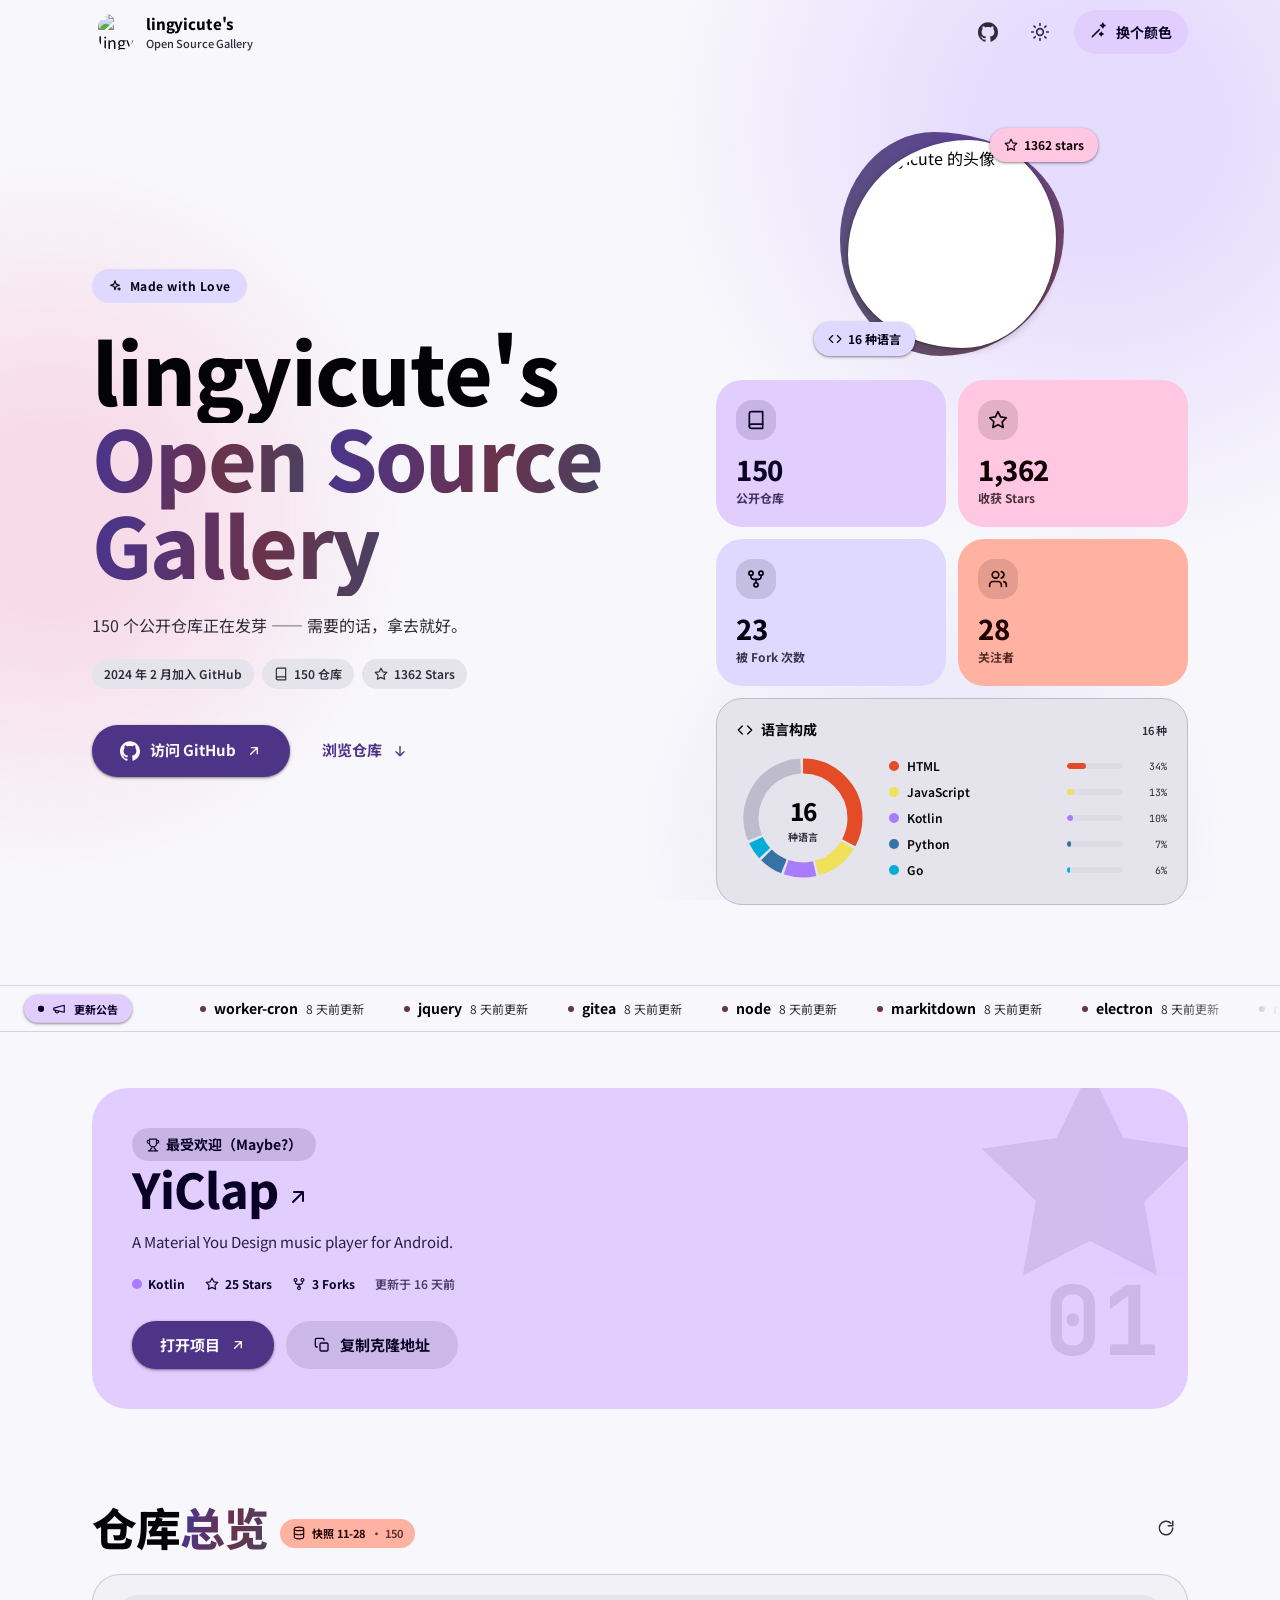
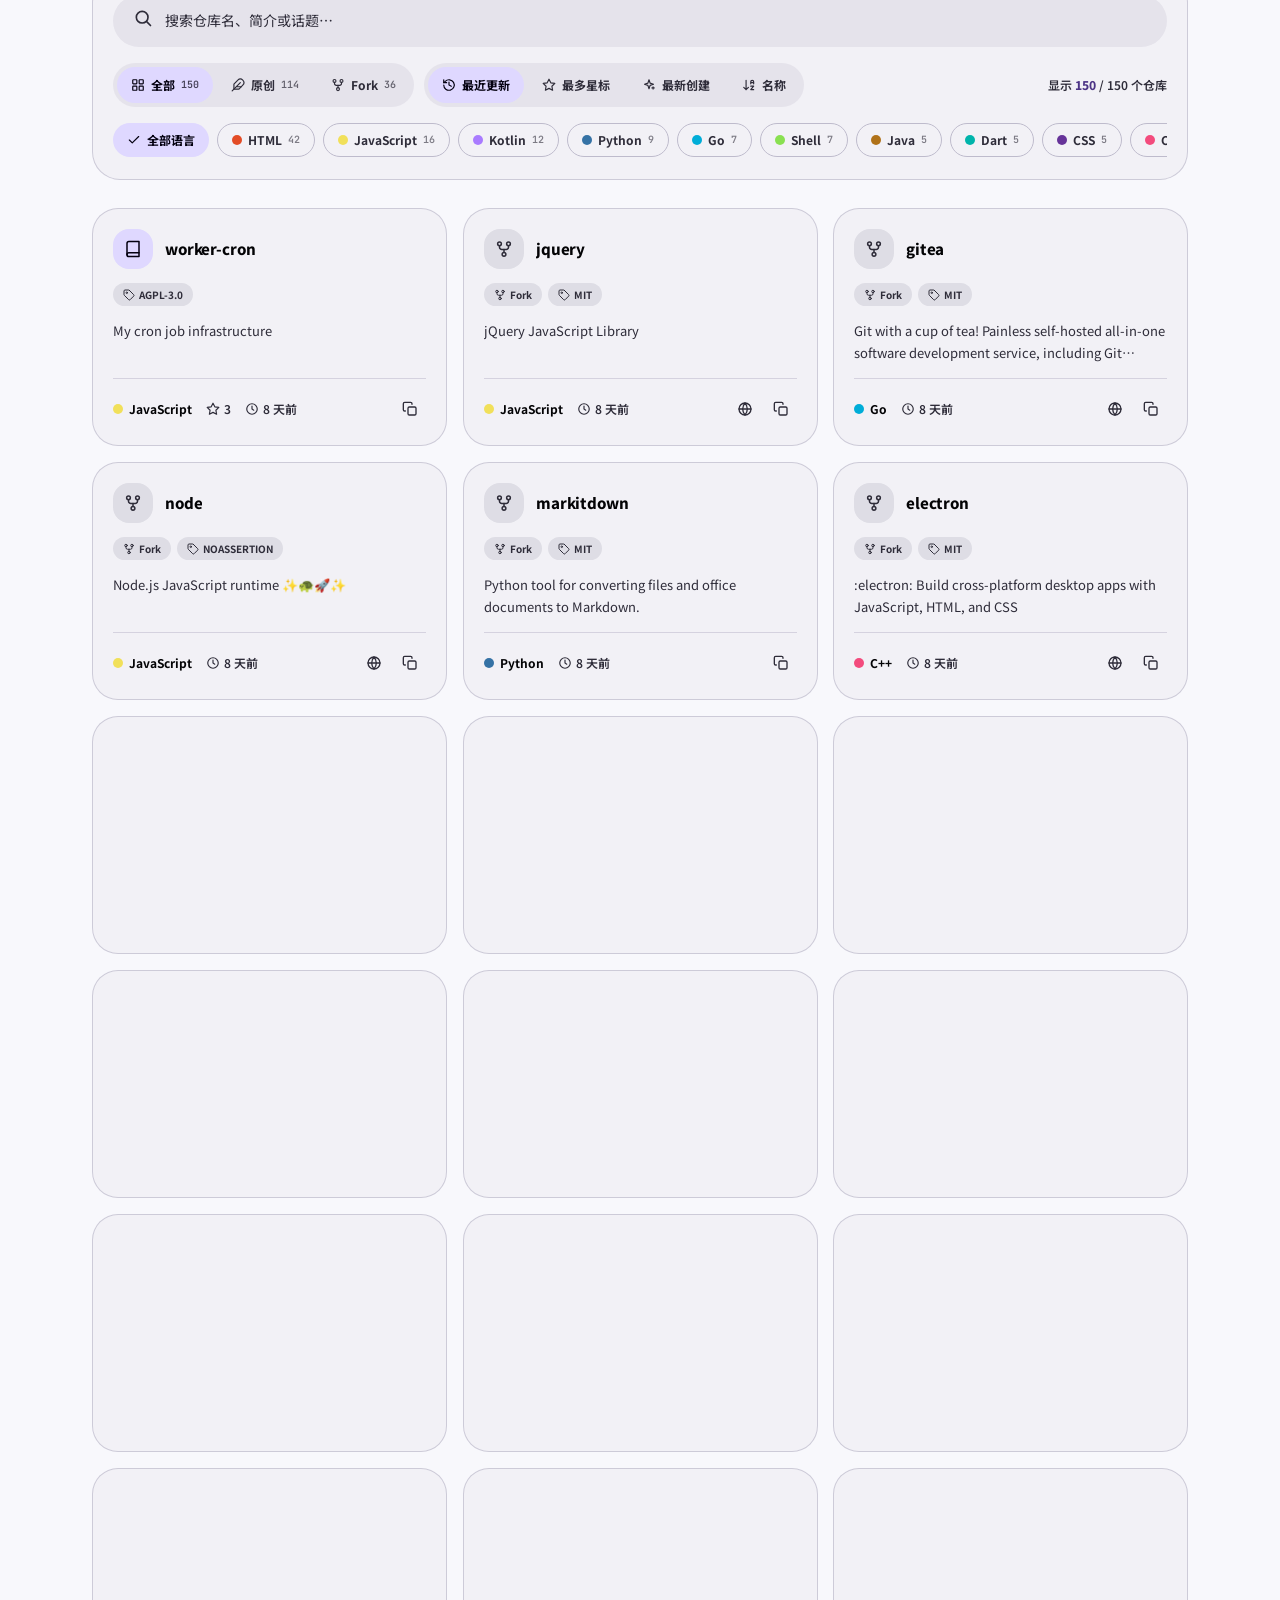
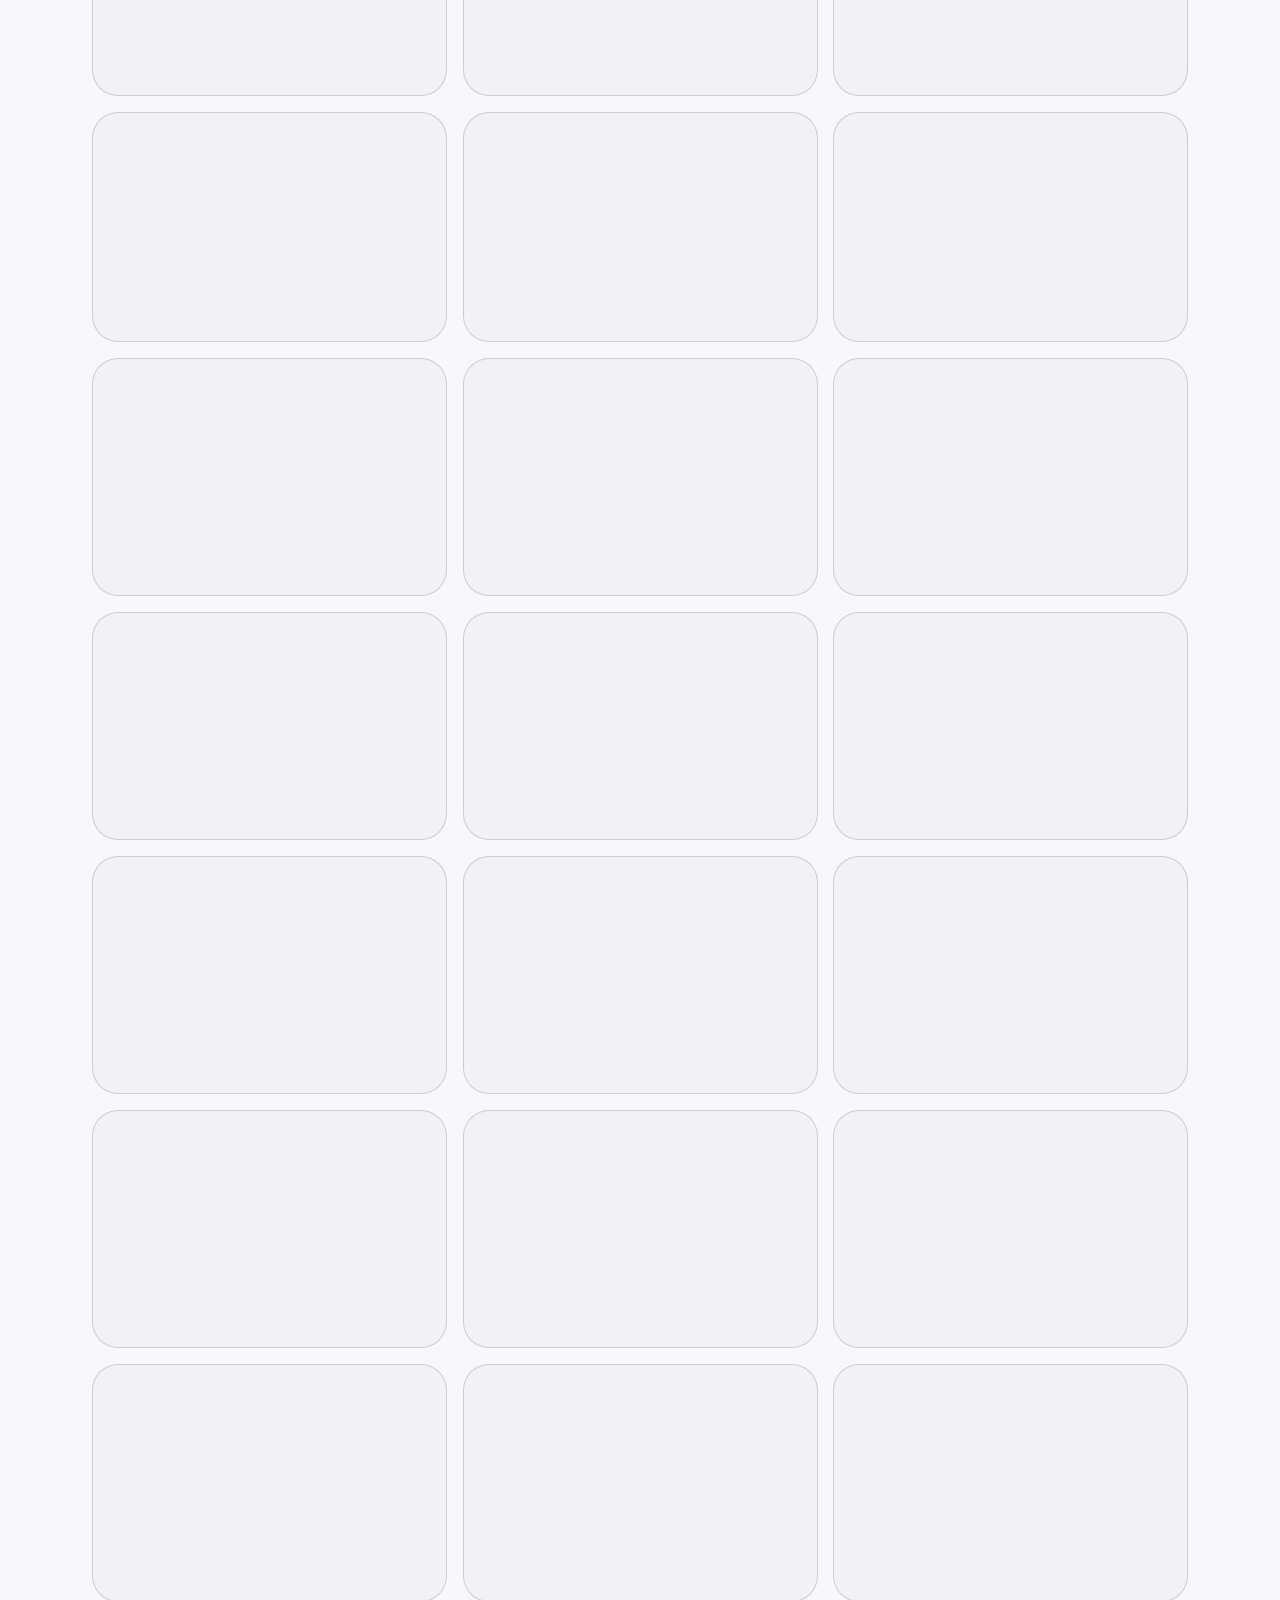
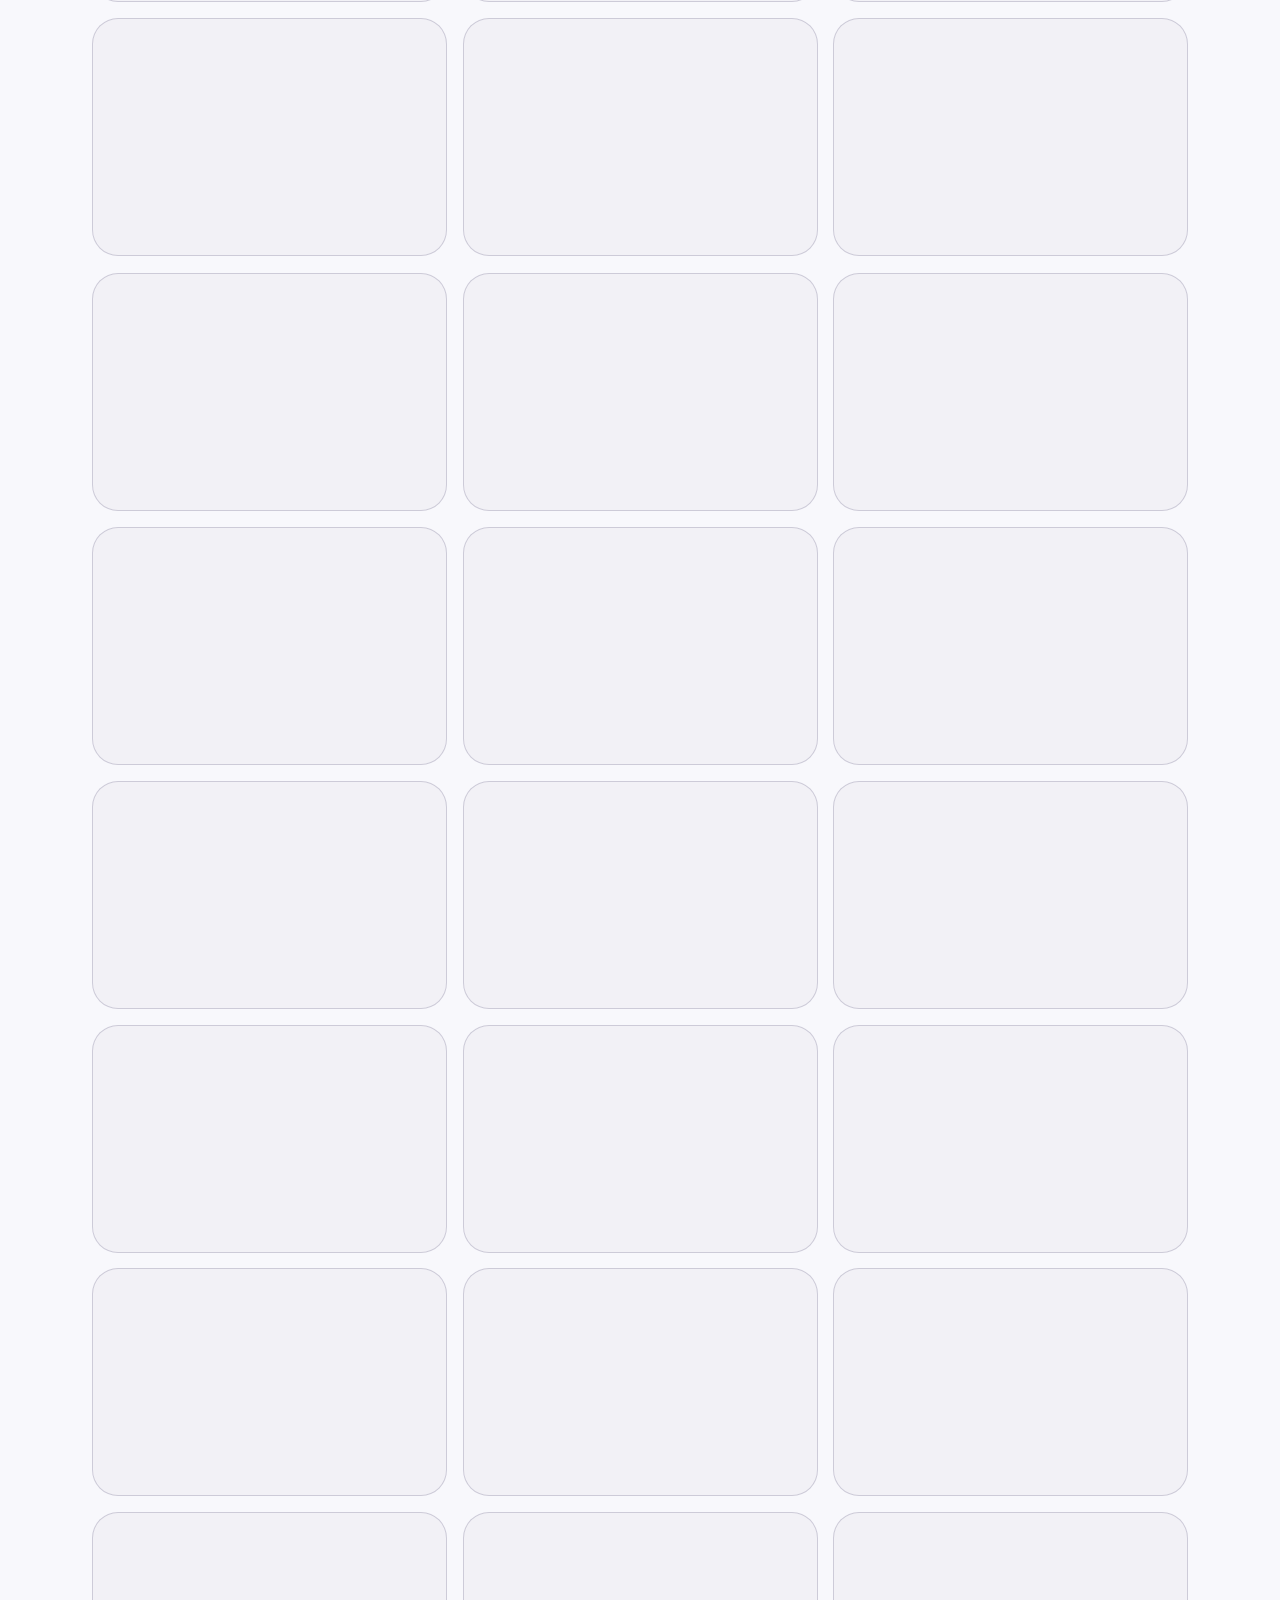
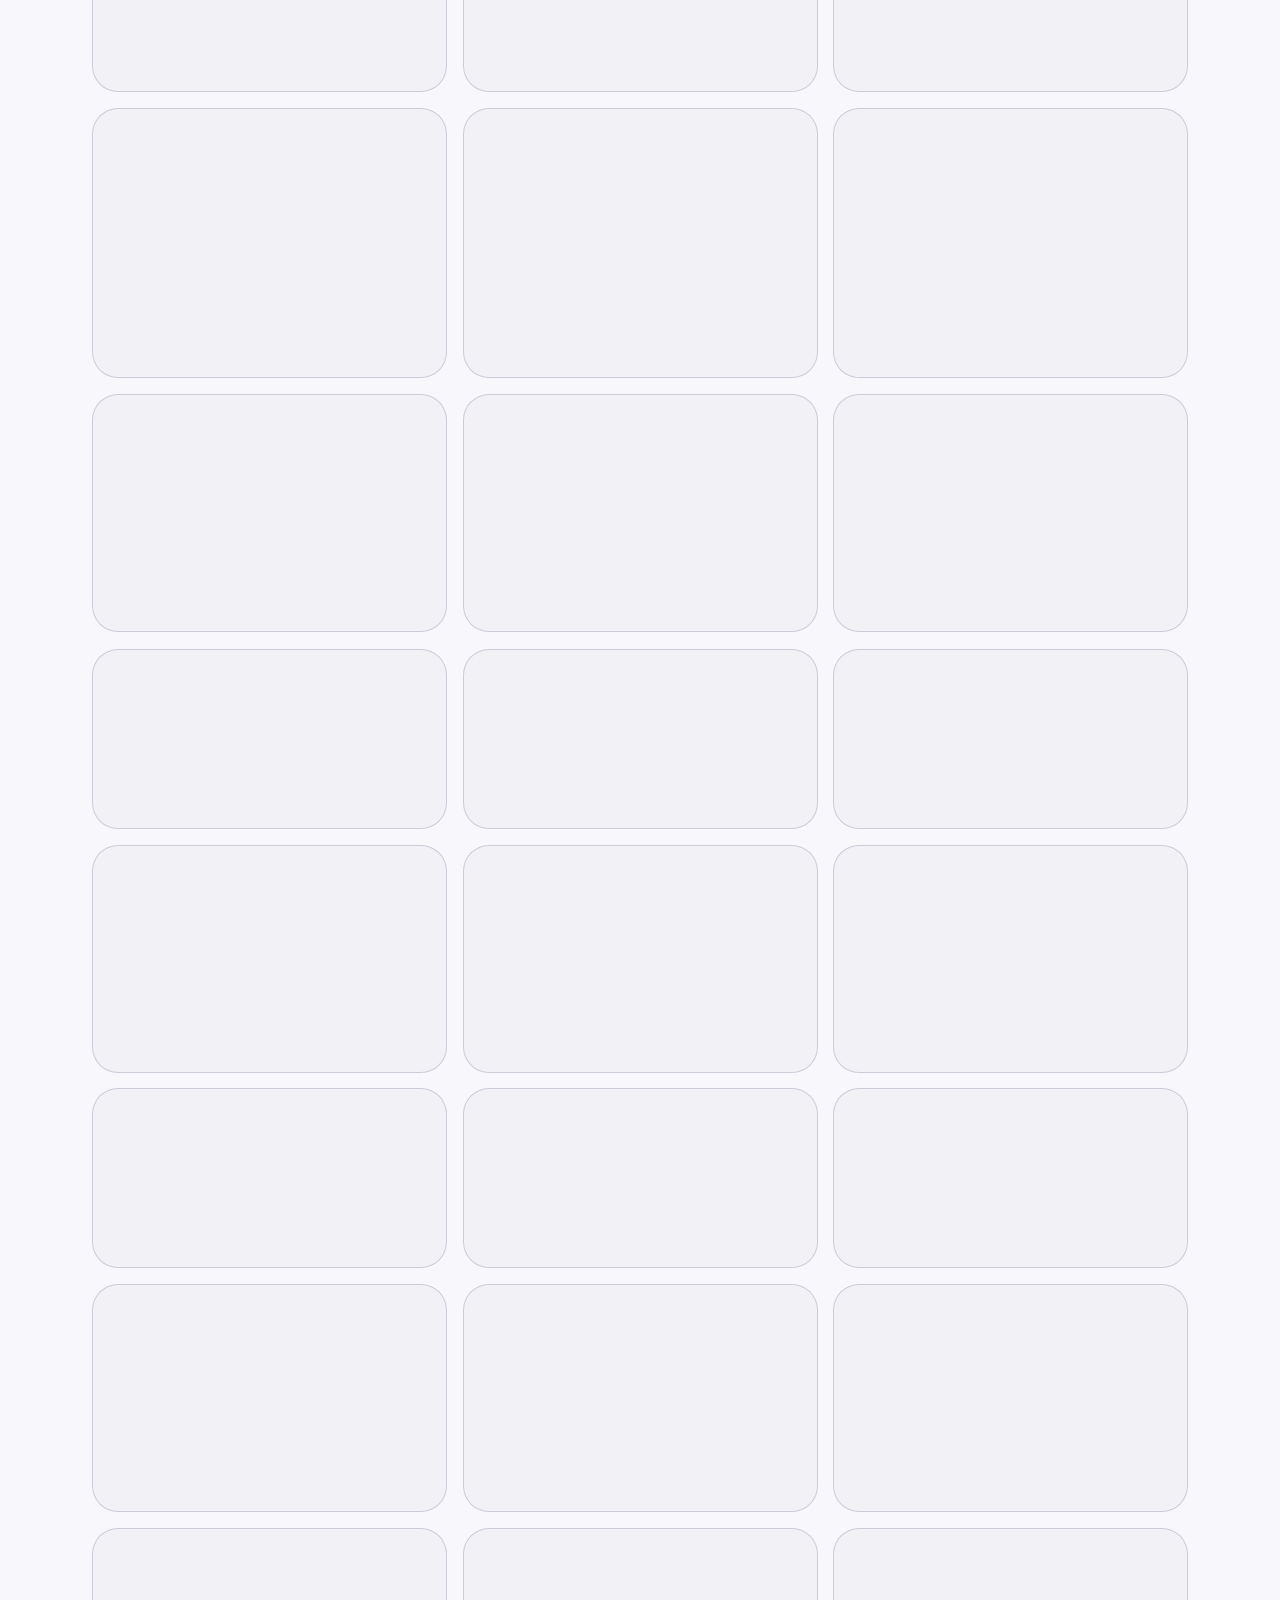
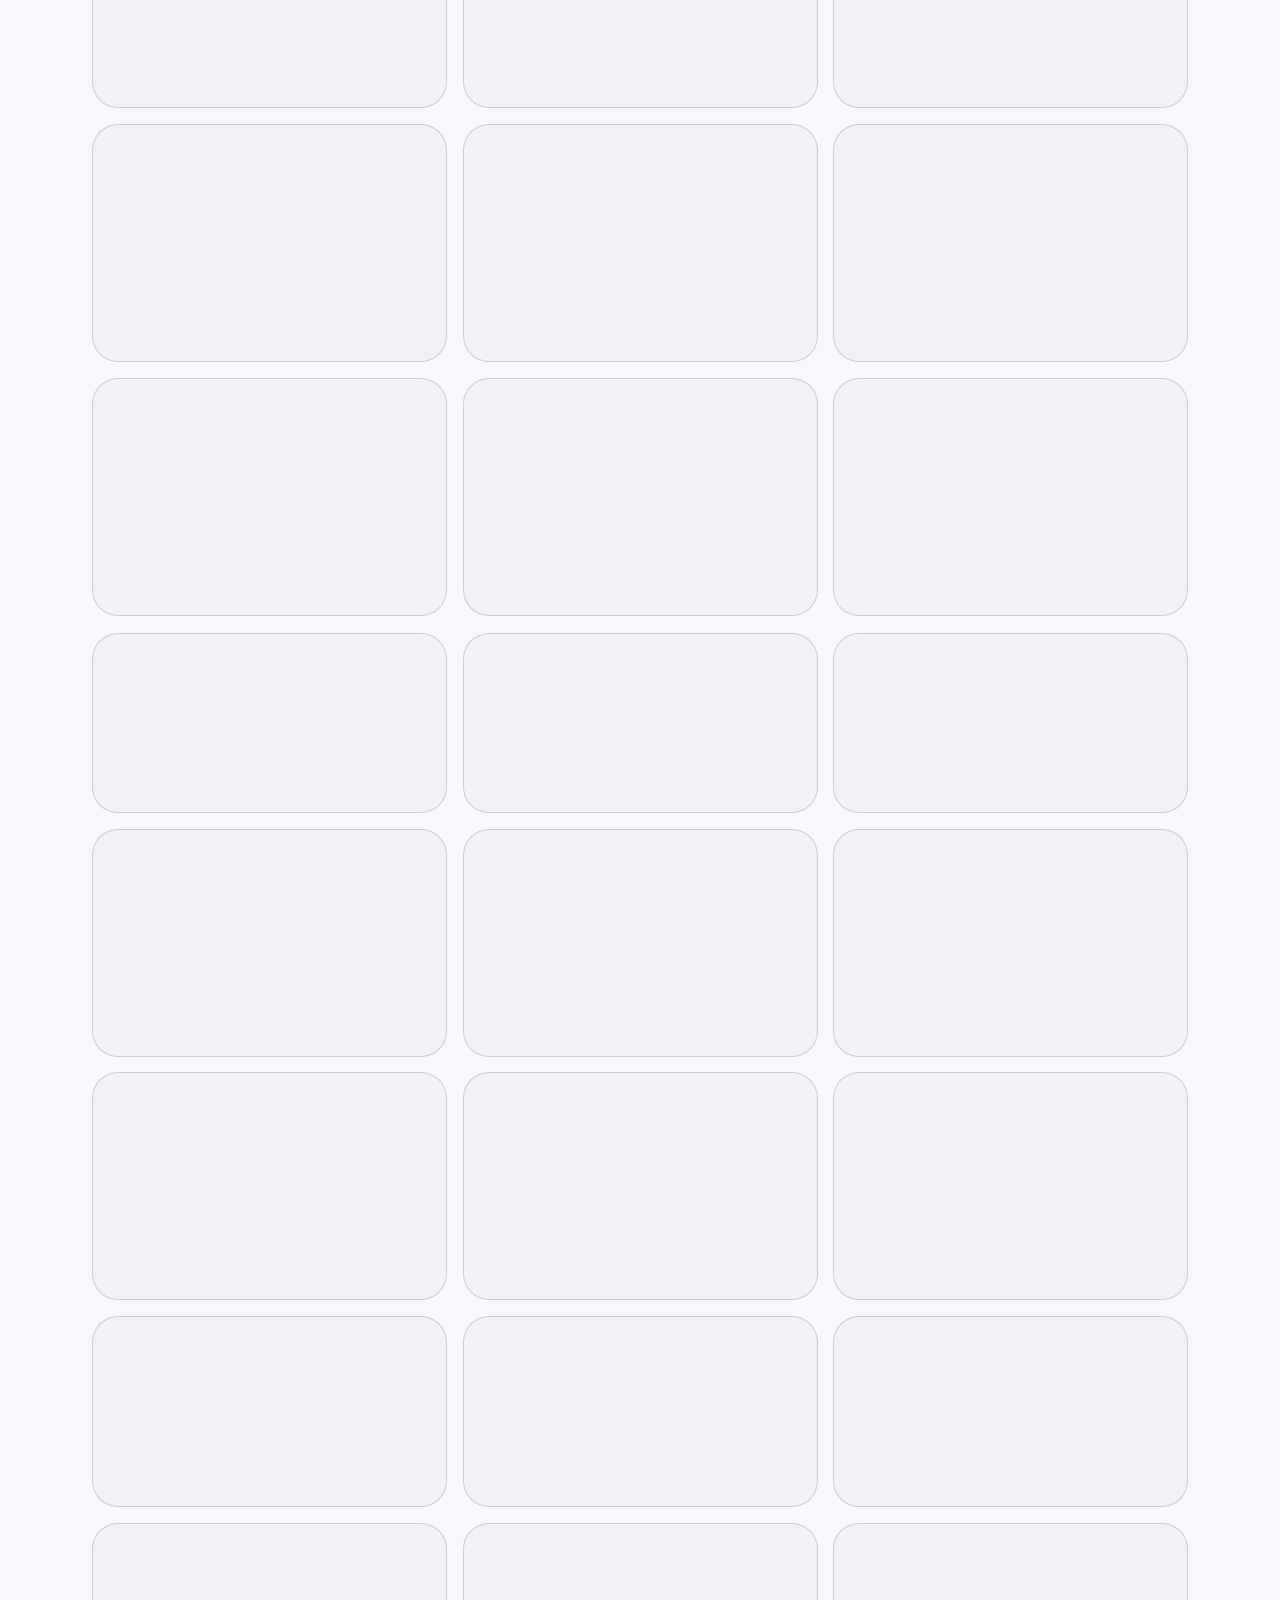
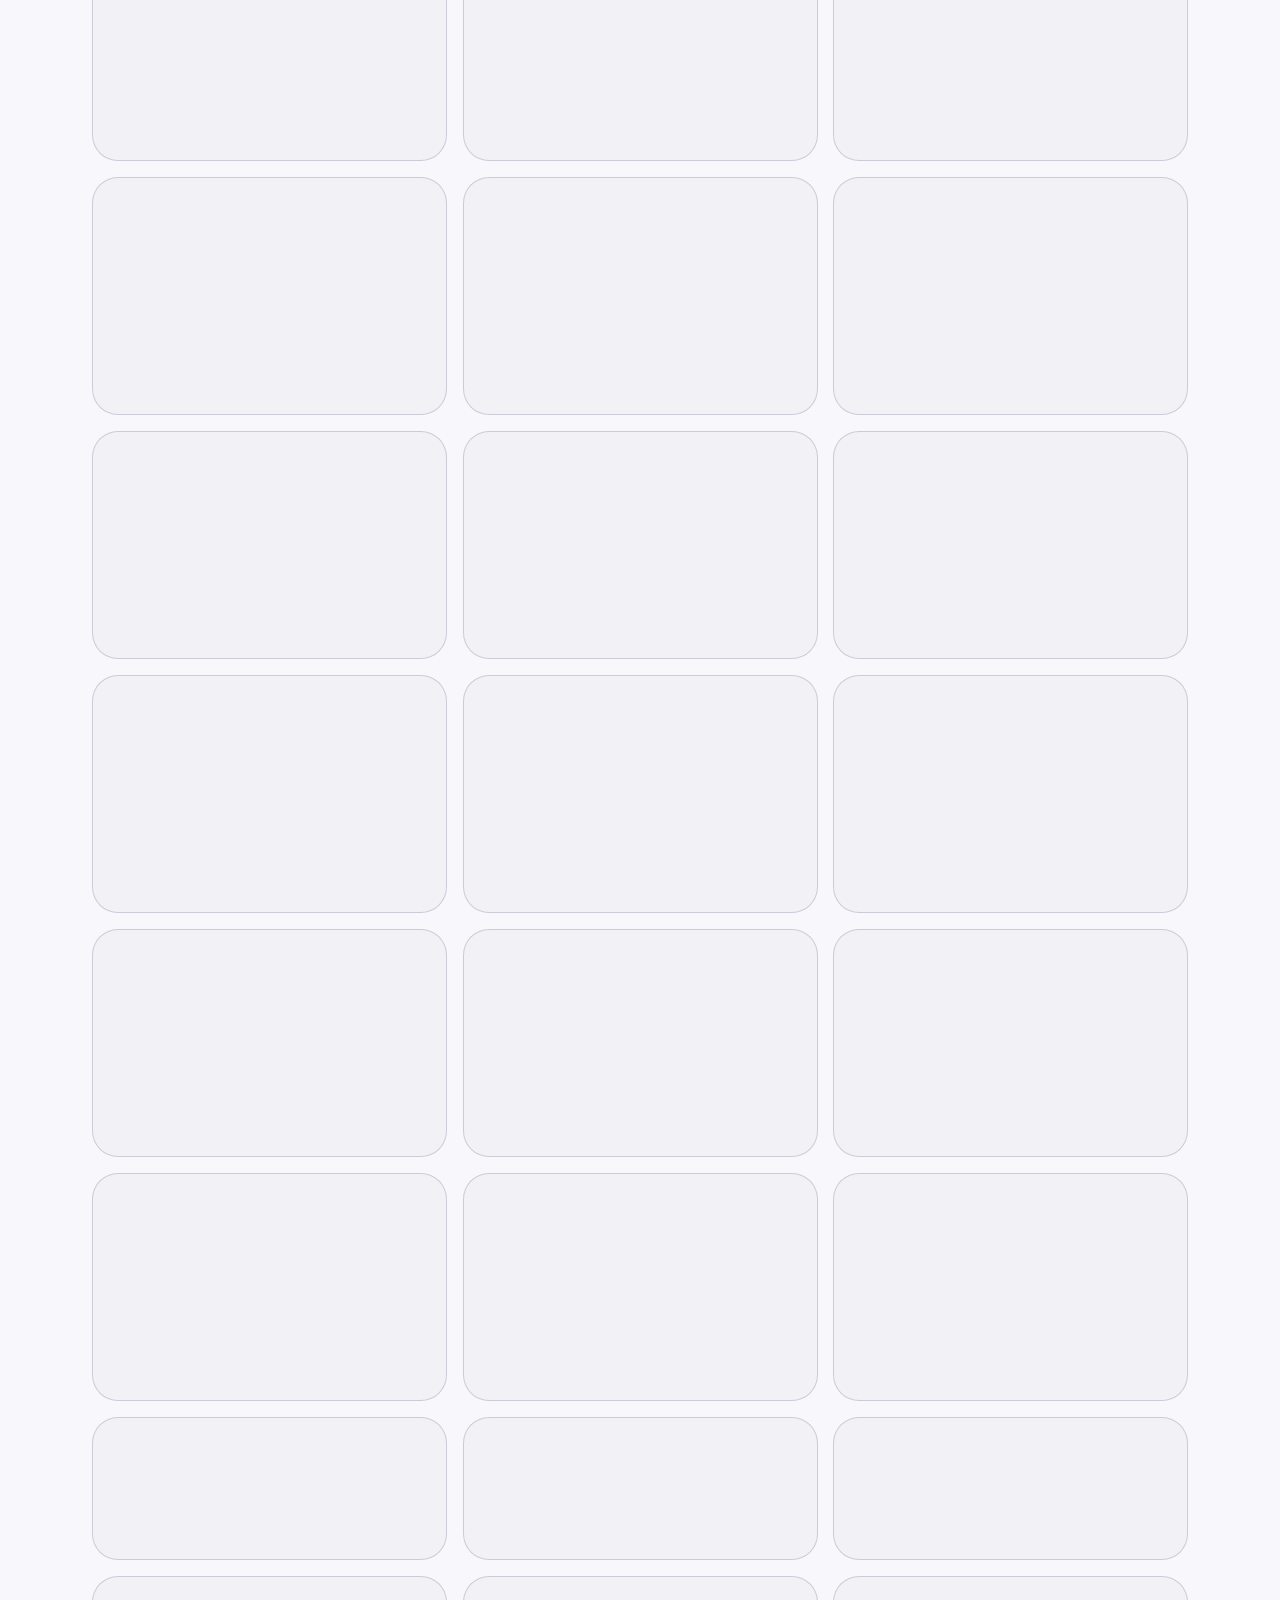
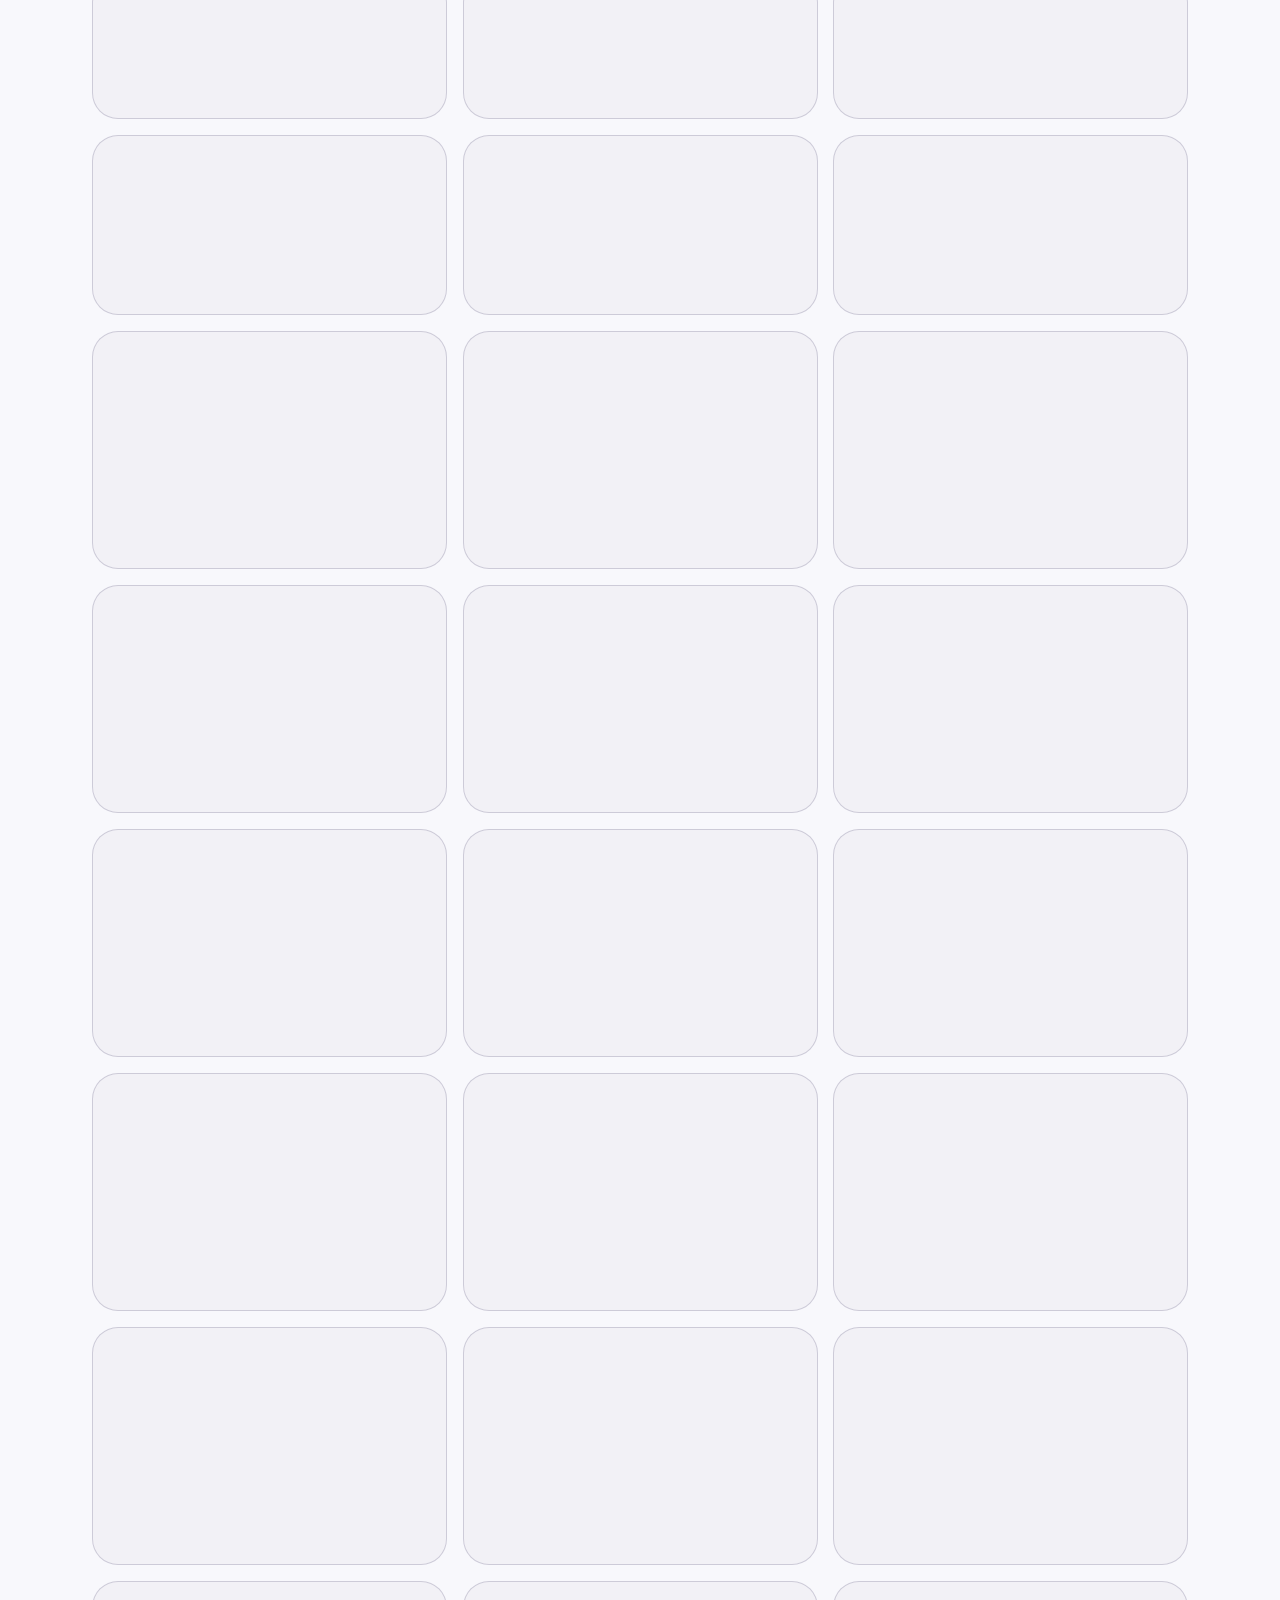
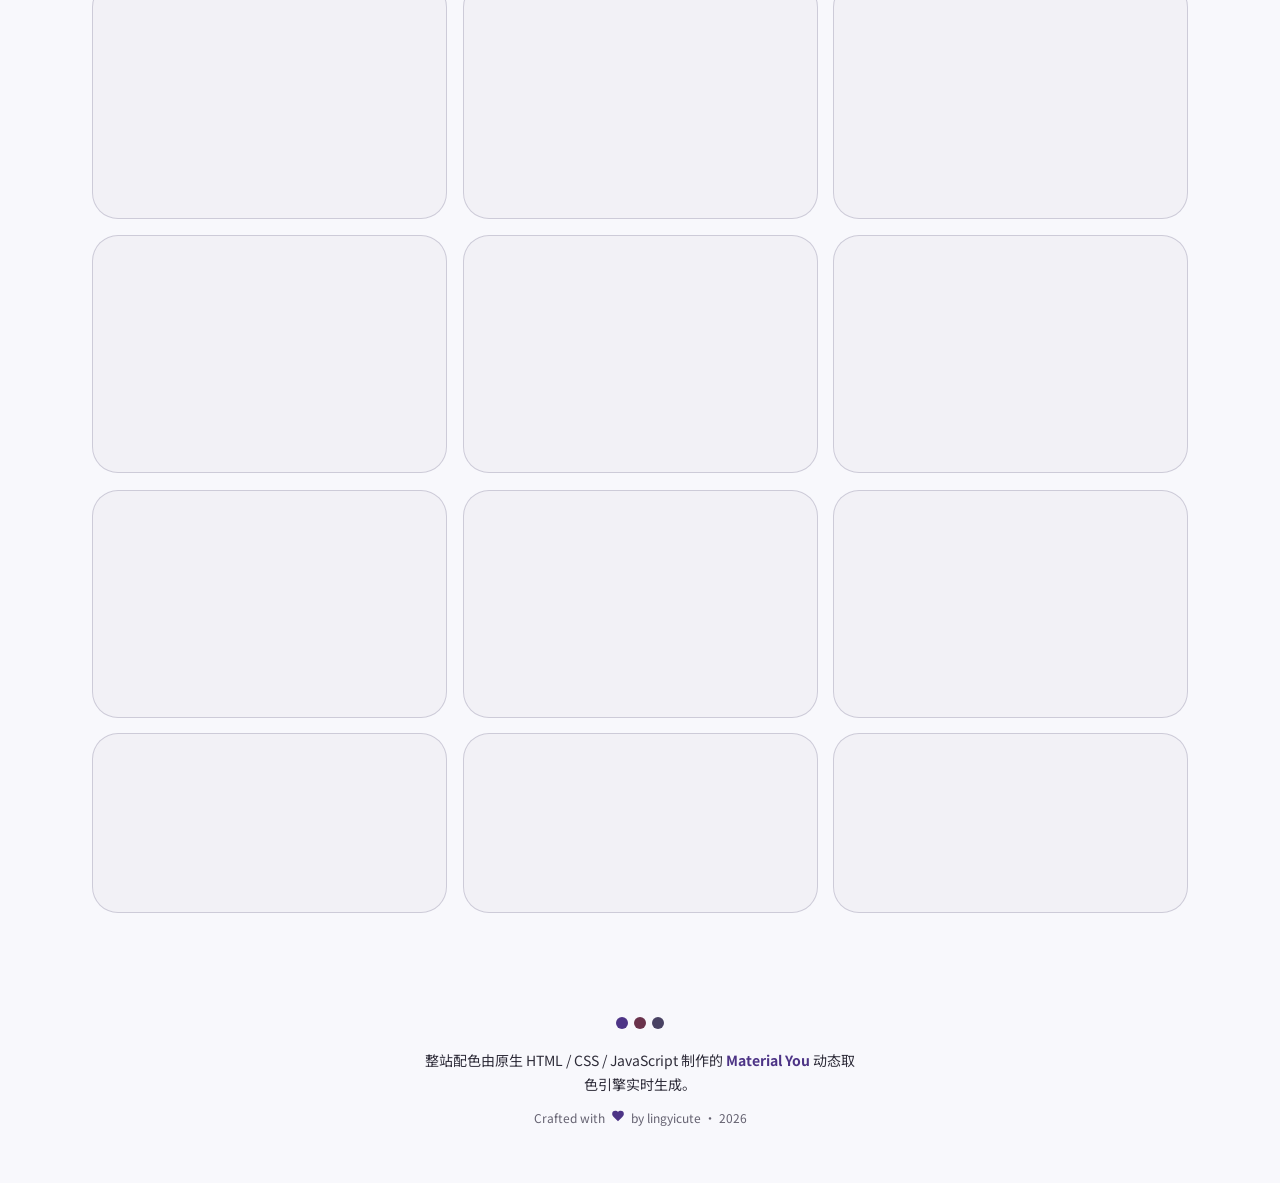
==== commit 753f92b0: "chore: update snapshot database (2026-11-28)" ====
--- a/index.html
+++ b/index.html
@@ -405,14 +405,14 @@
 /* ================================================================
    4 · 内置快照(GitHub 数据兜底)
 ================================================================ */
-/* 2026-11-27 更新 */
+/* 2026-11-28 更新 */
 const USER = {
   "login": "lingyicute",
   "avatar_url": "https://avatars.githubusercontent.com/u/160479206?v=4",
   "html_url": "https://github.com/lingyicute",
-  "followers": 27,
+  "followers": 28,
   "following": 3,
-  "public_repos": 143,
+  "public_repos": 150,
   "created_at": "2024-02-19T09:32:19Z"
 };
 const SNAP = [
@@ -420,7 +420,7 @@
     "id": 1381061146,
     "name": "worker-cron",
     "description": "My cron job infrastructure",
-    "pushed_at": "2026-11-26T23:42:20Z",
+    "pushed_at": "2026-11-27T23:42:59Z",
     "created_at": "2026-09-22T07:38:56Z",
     "stars": 3,
     "forks": 0,
@@ -430,14 +430,134 @@
     "topics": [],
     "homepage": "",
     "license": "AGPL-3.0"
+  },
+  {
+    "id": 1474665613,
+    "name": "jquery",
+    "description": "jQuery JavaScript Library",
+    "pushed_at": "2026-11-27T16:32:48Z",
+    "created_at": "2026-11-27T16:31:23Z",
+    "stars": 0,
+    "forks": 0,
+    "fork": true,
+    "archived": false,
+    "language": "JavaScript",
+    "topics": [],
+    "homepage": "https://jquery.com",
+    "license": "MIT"
+  },
+  {
+    "id": 1470168427,
+    "name": "gitea",
+    "description": "Git with a cup of tea! Painless self-hosted all-in-one software development service, including Git hosting, code review, team collaboration, package registry and CI/CD",
+    "pushed_at": "2026-11-27T16:28:35Z",
+    "created_at": "2026-11-24T12:57:17Z",
+    "stars": 0,
+    "forks": 0,
+    "fork": true,
+    "archived": false,
+    "language": "Go",
+    "topics": [],
+    "homepage": "https://gitea.com",
+    "license": "MIT"
+  },
+  {
+    "id": 1470364878,
+    "name": "node",
+    "description": "Node.js JavaScript runtime ✨🐢🚀✨",
+    "pushed_at": "2026-11-27T16:25:15Z",
+    "created_at": "2026-11-24T15:33:54Z",
+    "stars": 0,
+    "forks": 0,
+    "fork": true,
+    "archived": false,
+    "language": "JavaScript",
+    "topics": [],
+    "homepage": "https://nodejs.org",
+    "license": "NOASSERTION"
+  },
+  {
+    "id": 1474625860,
+    "name": "markitdown",
+    "description": "Python tool for converting files and office documents to Markdown.",
+    "pushed_at": "2026-11-27T16:18:21Z",
+    "created_at": "2026-11-27T15:52:53Z",
+    "stars": 0,
+    "forks": 0,
+    "fork": true,
+    "archived": false,
+    "language": "Python",
+    "topics": [],
+    "homepage": "",
+    "license": "MIT"
+  },
+  {
+    "id": 1474599673,
+    "name": "electron",
+    "description": ":electron: Build cross-platform desktop apps with JavaScript, HTML, and CSS",
+    "pushed_at": "2026-11-27T15:30:00Z",
+    "created_at": "2026-11-27T15:28:08Z",
+    "stars": 0,
+    "forks": 0,
+    "fork": true,
+    "archived": false,
+    "language": "C++",
+    "topics": [],
+    "homepage": "https://electronjs.org",
+    "license": "MIT"
+  },
+  {
+    "id": 1474584109,
+    "name": "rustdesk",
+    "description": "An open-source remote desktop application designed for self-hosting, as an alternative to TeamViewer.",
+    "pushed_at": "2026-11-27T15:15:55Z",
+    "created_at": "2026-11-27T15:13:57Z",
+    "stars": 0,
+    "forks": 0,
+    "fork": true,
+    "archived": false,
+    "language": "Rust",
+    "topics": [],
+    "homepage": "https://rustdesk.com",
+    "license": "AGPL-3.0"
+  },
+  {
+    "id": 1474579912,
+    "name": "playwright",
+    "description": "Playwright is a framework for Web Testing and Automation. It allows testing Chromium, Firefox and WebKit with a single API. ",
+    "pushed_at": "2026-11-27T15:11:54Z",
+    "created_at": "2026-11-27T15:09:59Z",
+    "stars": 0,
+    "forks": 0,
+    "fork": true,
+    "archived": false,
+    "language": "TypeScript",
+    "topics": [],
+    "homepage": "https://playwright.dev",
+    "license": "Apache-2.0"
+  },
+  {
+    "id": 1474008167,
+    "name": "reactos",
+    "description": "A free Windows-compatible Operating System",
+    "pushed_at": "2026-11-27T12:23:49Z",
+    "created_at": "2026-11-27T05:17:37Z",
+    "stars": 0,
+    "forks": 0,
+    "fork": true,
+    "archived": false,
+    "language": "C",
+    "topics": [],
+    "homepage": "https://reactos.org/",
+    "license": "GPL-2.0"
   },
   {
     "id": 929393365,
     "name": "repoPackage",
     "description": "A collection of all my open-source repositories, used for mirror backups.",
-    "pushed_at": "2026-11-26T13:42:48Z",
+    "pushed_at": "2026-11-27T09:43:50Z",
     "created_at": "2025-02-08T12:54:19Z",
-    "stars": 14,
+    "stars": 15,
     "forks": 0,
     "fork": false,
     "archived": false,
@@ -445,12 +565,57 @@
     "topics": [],
     "homepage": "",
     "license": null
+  },
+  {
+    "id": 915555603,
+    "name": "Hashroom",
+    "description": "H5 File hasher",
+    "pushed_at": "2026-11-27T09:28:49Z",
+    "created_at": "2025-01-12T06:51:03Z",
+    "stars": 13,
+    "forks": 0,
+    "fork": false,
+    "archived": false,
+    "language": "HTML",
+    "topics": [],
+    "homepage": "h.92li.uk",
+    "license": "AGPL-3.0"
+  },
+  {
+    "id": 932211640,
+    "name": "ComputeSec",
+    "description": "A Linux desktop security assessment tool.",
+    "pushed_at": "2026-11-27T09:10:56Z",
+    "created_at": "2025-02-13T14:54:02Z",
+    "stars": 14,
+    "forks": 1,
+    "fork": false,
+    "archived": false,
+    "language": "Python",
+    "topics": [],
+    "homepage": "s.92li.uk",
+    "license": "GPL-3.0"
+  },
+  {
+    "id": 978110834,
+    "name": "BrowserChecker",
+    "description": "一个简单的网页应用，用于检测访问者浏览器的现代化程度并给出评分。",
+    "pushed_at": "2026-11-27T08:51:07Z",
+    "created_at": "2025-05-05T13:41:19Z",
+    "stars": 9,
+    "forks": 0,
+    "fork": false,
+    "archived": false,
+    "language": "JavaScript",
+    "topics": [],
+    "homepage": "https://test.92li.uk",
+    "license": "AGPL-3.0"
   },
   {
     "id": 912850833,
     "name": "Iridium-H5",
     "description": "高仿 Chromium 的套壳浏览器！（ > < ）",
-    "pushed_at": "2026-11-26T13:37:51Z",
+    "pushed_at": "2026-11-27T08:16:24Z",
     "created_at": "2025-01-06T14:22:18Z",
     "stars": 13,
     "forks": 0,
@@ -459,6 +624,81 @@
     "language": "HTML",
     "topics": [],
     "homepage": "",
+    "license": "AGPL-3.0"
+  },
+  {
+    "id": 1474009090,
+    "name": "anubis",
+    "description": "Weighs the soul of incoming HTTP requests to stop AI crawlers",
+    "pushed_at": "2026-11-27T06:00:28Z",
+    "created_at": "2026-11-27T05:18:57Z",
+    "stars": 0,
+    "forks": 0,
+    "fork": true,
+    "archived": false,
+    "language": "Go",
+    "topics": [],
+    "homepage": "https://anubis.techaro.lol/",
+    "license": "MIT"
+  },
+  {
+    "id": 782949745,
+    "name": "StarryPassAndroid",
+    "description": "StarryPass Password Manager",
+    "pushed_at": "2026-11-27T05:05:37Z",
+    "created_at": "2024-04-06T14:06:22Z",
+    "stars": 14,
+    "forks": 0,
+    "fork": false,
+    "archived": false,
+    "language": "Kotlin",
+    "topics": [],
+    "homepage": "",
+    "license": "AGPL-3.0"
+  },
+  {
+    "id": 1366217646,
+    "name": "MusicDatabase",
+    "description": "QQ & Netease Music Archive",
+    "pushed_at": "2026-11-27T03:57:05Z",
+    "created_at": "2026-09-11T13:53:15Z",
+    "stars": 5,
+    "forks": 1,
+    "fork": false,
+    "archived": false,
+    "language": "Python",
+    "topics": [],
+    "homepage": "",
+    "license": null
+  },
+  {
+    "id": 849802276,
+    "name": "YiTate",
+    "description": "An FOSS app to control the screen orientation.",
+    "pushed_at": "2026-11-27T03:48:49Z",
+    "created_at": "2024-08-30T09:23:05Z",
+    "stars": 17,
+    "forks": 0,
+    "fork": false,
+    "archived": false,
+    "language": "HTML",
+    "topics": [],
+    "homepage": "yitate.92li.uk",
+    "license": "GPL-3.0"
+  },
+  {
+    "id": 865971007,
+    "name": "repoGallery",
+    "description": "My Open Source Repo Gallery",
+    "pushed_at": "2026-11-27T00:10:26Z",
+    "created_at": "2024-10-01T12:34:12Z",
+    "stars": 13,
+    "forks": 0,
+    "fork": false,
+    "archived": false,
+    "language": "HTML",
+    "topics": [],
+    "homepage": "opensource.92li.uk",
     "license": "AGPL-3.0"
   },
   {
@@ -494,21 +734,6 @@
     "license": "AGPL-3.0"
   },
   {
-    "id": 865971007,
-    "name": "repoGallery",
-    "description": "My Open Source Repo Gallery",
-    "pushed_at": "2026-11-25T23:52:16Z",
-    "created_at": "2024-10-01T12:34:12Z",
-    "stars": 13,
-    "forks": 0,
-    "fork": false,
-    "archived": false,
-    "language": "HTML",
-    "topics": [],
-    "homepage": "opensource.92li.uk",
-    "license": "AGPL-3.0"
-  },
-  {
     "id": 1372938700,
     "name": "secureblue-watchdog",
     "description": "Know what a secureblue update actually changes before you download it.",
@@ -524,28 +749,13 @@
     "license": "AGPL-3.0"
   },
   {
-    "id": 978110834,
-    "name": "BrowserChecker",
-    "description": "一个简单的网页应用，用于检测访问者浏览器的现代化程度并给出评分。",
-    "pushed_at": "2026-11-25T13:48:29Z",
-    "created_at": "2025-05-05T13:41:19Z",
-    "stars": 9,
-    "forks": 0,
-    "fork": false,
-    "archived": false,
-    "language": "JavaScript",
-    "topics": [],
-    "homepage": "https://test.92li.uk",
-    "license": "AGPL-3.0"
-  },
-  {
     "id": 924111626,
     "name": "Diffchecker",
     "description": "H5 Text, Image & Excel Diff Tool",
     "pushed_at": "2026-11-25T13:30:23Z",
     "created_at": "2025-01-29T12:45:15Z",
-    "stars": 15,
-    "forks": 0,
+    "stars": 16,
+    "forks": 1,
     "fork": false,
     "archived": false,
     "language": "HTML",
@@ -567,36 +777,6 @@
     "topics": [],
     "homepage": null,
     "license": null
-  },
-  {
-    "id": 1366217646,
-    "name": "MusicDatabase",
-    "description": "QQ & Netease Music Archive",
-    "pushed_at": "2026-11-25T03:10:34Z",
-    "created_at": "2026-09-11T13:53:15Z",
-    "stars": 5,
-    "forks": 1,
-    "fork": false,
-    "archived": false,
-    "language": "Python",
-    "topics": [],
-    "homepage": "",
-    "license": null
-  },
-  {
-    "id": 1470168427,
-    "name": "gitea",
-    "description": "Git with a cup of tea! Painless self-hosted all-in-one software development service, including Git hosting, code review, team collaboration, package registry and CI/CD",
-    "pushed_at": "2026-11-25T01:54:38Z",
-    "created_at": "2026-11-24T12:57:17Z",
-    "stars": 0,
-    "forks": 0,
-    "fork": true,
-    "archived": false,
-    "language": "Go",
-    "topics": [],
-    "homepage": "https://gitea.com",
-    "license": "MIT"
   },
   {
     "id": 1014745894,
@@ -614,36 +794,6 @@
     "license": "AGPL-3.0"
   },
   {
-    "id": 1470364878,
-    "name": "node",
-    "description": "Node.js JavaScript runtime ✨🐢🚀✨",
-    "pushed_at": "2026-11-24T15:51:13Z",
-    "created_at": "2026-11-24T15:33:54Z",
-    "stars": 0,
-    "forks": 0,
-    "fork": true,
-    "archived": false,
-    "language": "JavaScript",
-    "topics": [],
-    "homepage": "https://nodejs.org",
-    "license": "NOASSERTION"
-  },
-  {
-    "id": 932211640,
-    "name": "ComputeSec",
-    "description": "A Linux desktop security assessment tool.",
-    "pushed_at": "2026-11-24T14:45:59Z",
-    "created_at": "2025-02-13T14:54:02Z",
-    "stars": 14,
-    "forks": 1,
-    "fork": false,
-    "archived": false,
-    "language": "Python",
-    "topics": [],
-    "homepage": "s.92li.uk",
-    "license": "GPL-3.0"
-  },
-  {
     "id": 1418293511,
     "name": "chromium-build",
     "description": null,
@@ -664,7 +814,7 @@
     "description": "A Kernel based root solution for Android",
     "pushed_at": "2026-11-24T12:09:45Z",
     "created_at": "2026-11-24T12:08:29Z",
-    "stars": 0,
+    "stars": 1,
     "forks": 0,
     "fork": true,
     "archived": false,
@@ -694,7 +844,7 @@
     "description": "Github Action tools",
     "pushed_at": "2026-11-24T07:42:48Z",
     "created_at": "2024-08-19T10:32:39Z",
-    "stars": 15,
+    "stars": 16,
     "forks": 1,
     "fork": false,
     "archived": false,
@@ -709,7 +859,7 @@
     "description": "The Magic Mask for Android",
     "pushed_at": "2026-11-24T07:18:47Z",
     "created_at": "2026-11-24T07:17:01Z",
-    "stars": 0,
+    "stars": 1,
     "forks": 0,
     "fork": true,
     "archived": false,
@@ -731,21 +881,6 @@
     "language": "Java",
     "topics": [],
     "homepage": "https://2048.92li.uk/",
-    "license": "GPL-3.0"
-  },
-  {
-    "id": 849802276,
-    "name": "YiTate",
-    "description": "An FOSS app to control the screen orientation.",
-    "pushed_at": "2026-11-24T05:43:24Z",
-    "created_at": "2024-08-30T09:23:05Z",
-    "stars": 17,
-    "forks": 0,
-    "fork": false,
-    "archived": false,
-    "language": "HTML",
-    "topics": [],
-    "homepage": "yitate.92li.uk",
     "license": "GPL-3.0"
   },
   {
@@ -854,36 +989,6 @@
     "license": "MIT"
   },
   {
-    "id": 782949745,
-    "name": "StarryPassAndroid",
-    "description": "StarryPass Password Manager",
-    "pushed_at": "2026-11-22T12:43:24Z",
-    "created_at": "2024-04-06T14:06:22Z",
-    "stars": 14,
-    "forks": 0,
-    "fork": false,
-    "archived": false,
-    "language": "Kotlin",
-    "topics": [],
-    "homepage": "",
-    "license": "AGPL-3.0"
-  },
-  {
-    "id": 915555603,
-    "name": "Hashroom",
-    "description": "H5 File hasher",
-    "pushed_at": "2026-11-22T08:54:03Z",
-    "created_at": "2025-01-12T06:51:03Z",
-    "stars": 13,
-    "forks": 0,
-    "fork": false,
-    "archived": false,
-    "language": "HTML",
-    "topics": [],
-    "homepage": "h.92li.uk",
-    "license": "AGPL-3.0"
-  },
-  {
     "id": 1002373404,
     "name": "PixelStudio",
     "description": "Material You H5 Image Toolkit",
@@ -1069,7 +1174,7 @@
     "description": "A free, open-source home app for Android.",
     "pushed_at": "2026-11-19T12:19:24Z",
     "created_at": "2024-06-08T22:30:21Z",
-    "stars": 14,
+    "stars": 15,
     "forks": 0,
     "fork": false,
     "archived": false,
@@ -3197,10 +3302,10 @@
   const key = DATA.source + ':' + DATA.repos.length;
   if (key === lastSourceKey) return;
   lastSourceKey = key;
-  const m = { live: ['实时数据', 'ter-c', 'radio'], mirror: ['镜像 + 快照', 'sec-c', 'cloudoff'], snapshot: ['快照 11-27', 'err-c', 'database'] }[DATA.source];
+  const m = { live: ['实时数据', 'ter-c', 'radio'], mirror: ['镜像 + 快照', 'sec-c', 'cloudoff'], snapshot: ['快照 11-28', 'err-c', 'database'] }[DATA.source];
   const c = $('#srcChip');
   c.className = 'src-chip ' + m[1];
-  c.title = DATA.source === 'mirror' ? '镜像计数；用户资料和已知仓库元数据来自 2026-11-27 快照，新增仓库类型未知' : DATA.source === 'snapshot' ? '离线快照：2026-11-27，非实时数据' : 'GitHub API 数据';
+  c.title = DATA.source === 'mirror' ? '镜像计数；用户资料和已知仓库元数据来自 2026-11-28 快照，新增仓库类型未知' : DATA.source === 'snapshot' ? '离线快照：2026-11-28，非实时数据' : 'GitHub API 数据';
   c.innerHTML = ic(m[2], 14) + ' ' + m[0] + ' <span class="n">· ' + DATA.repos.length + '</span>';
 }
 
